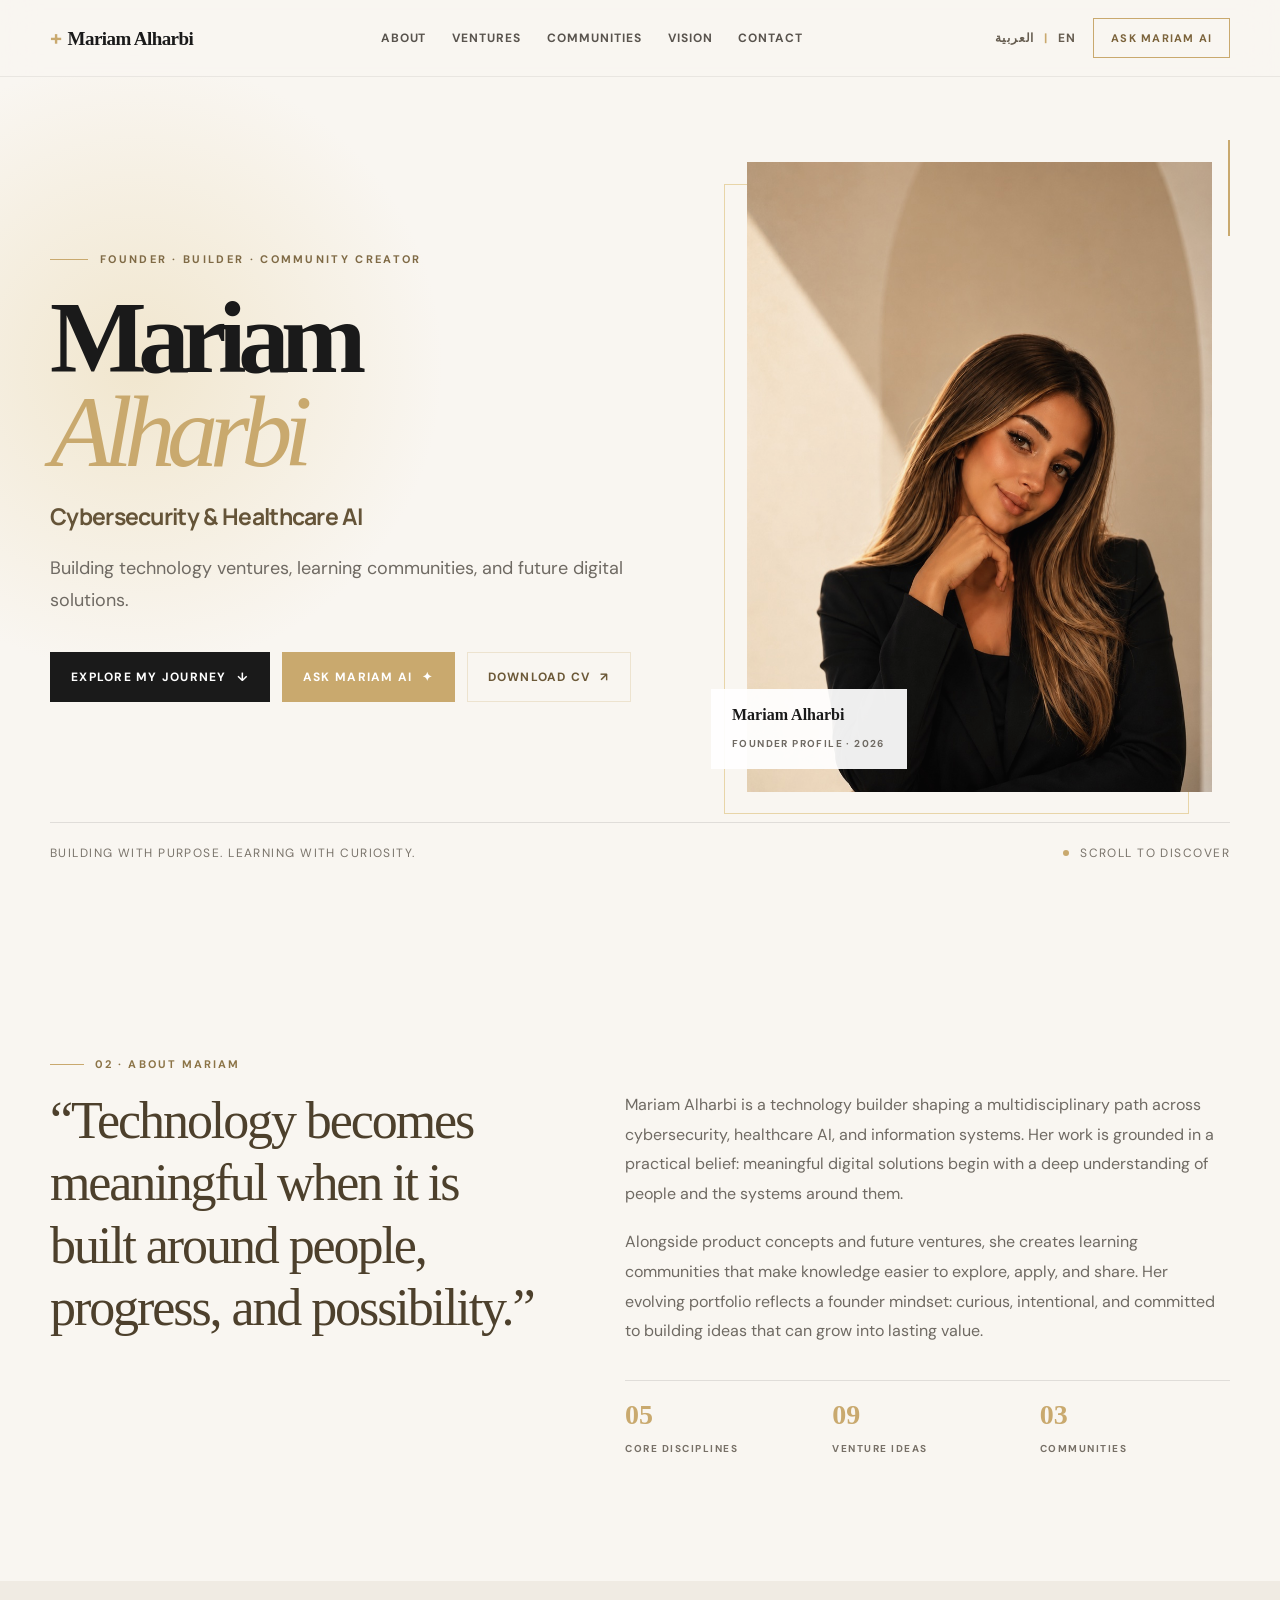
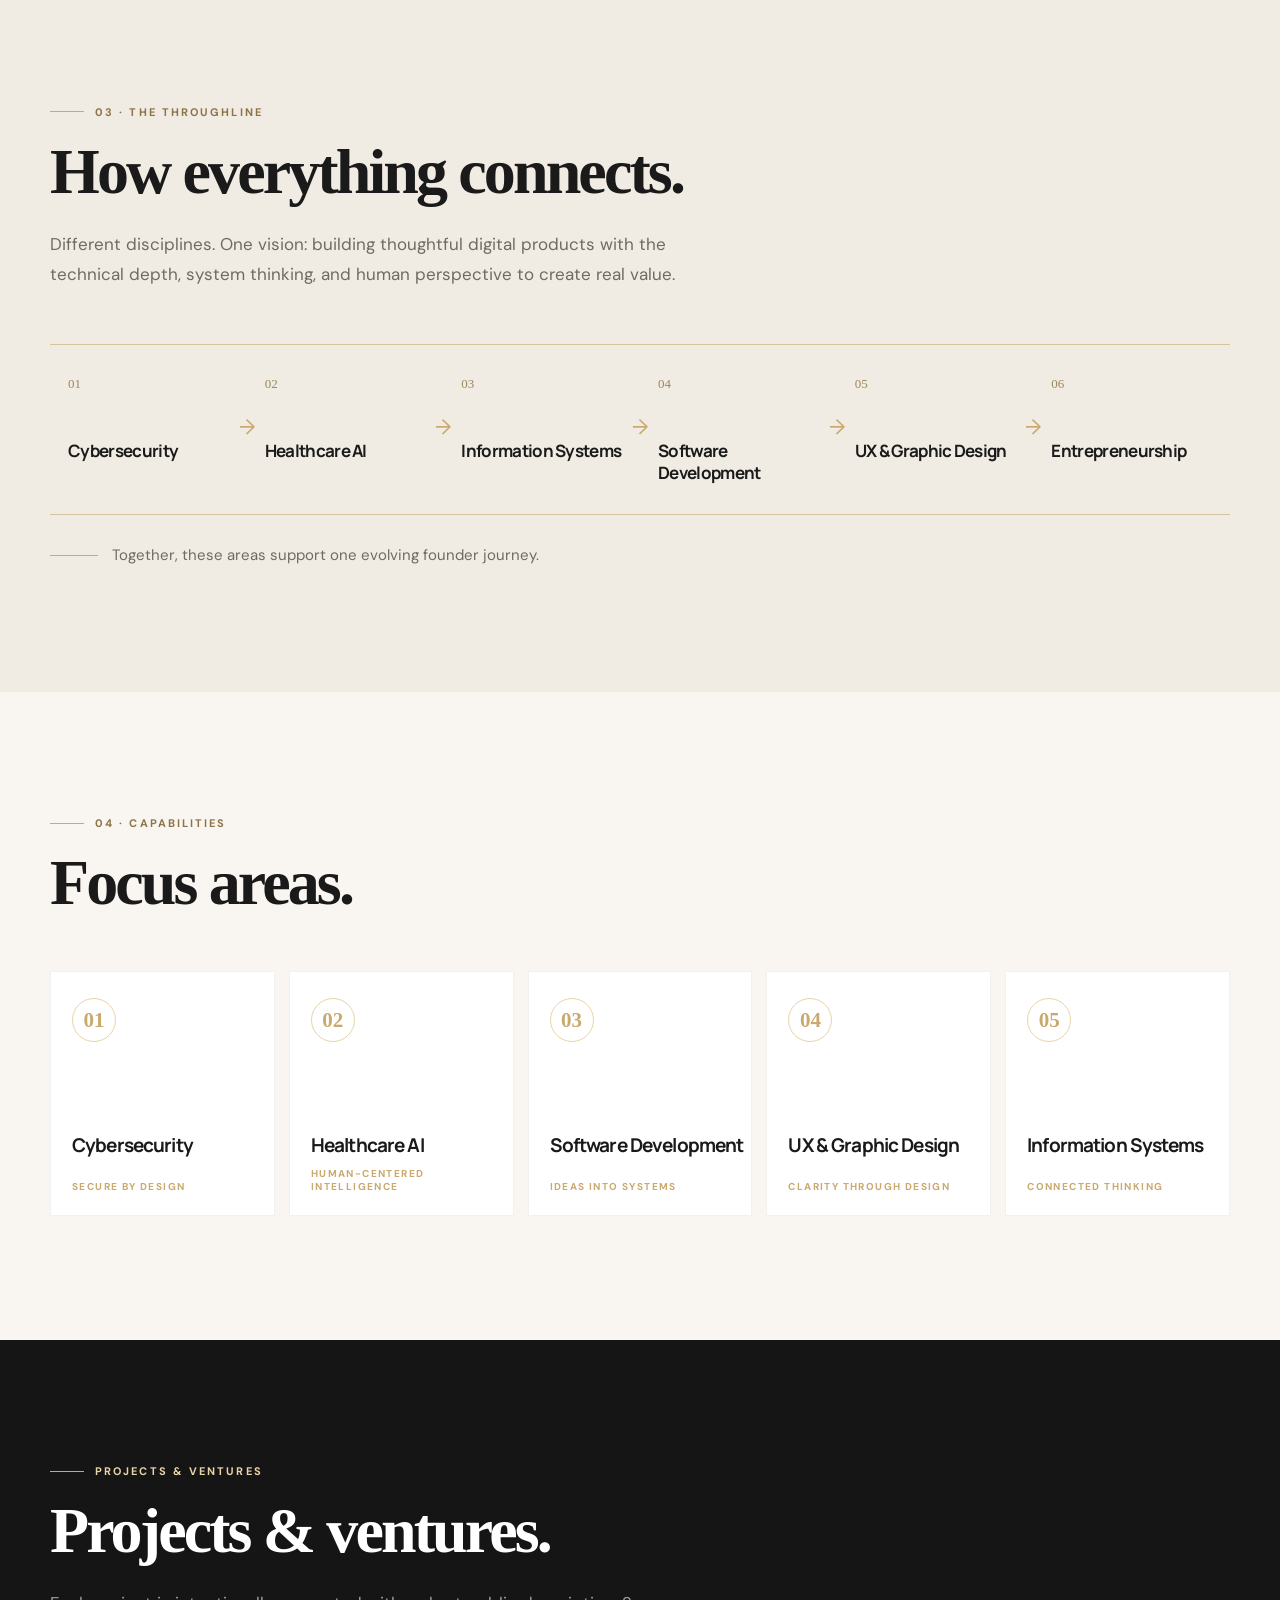
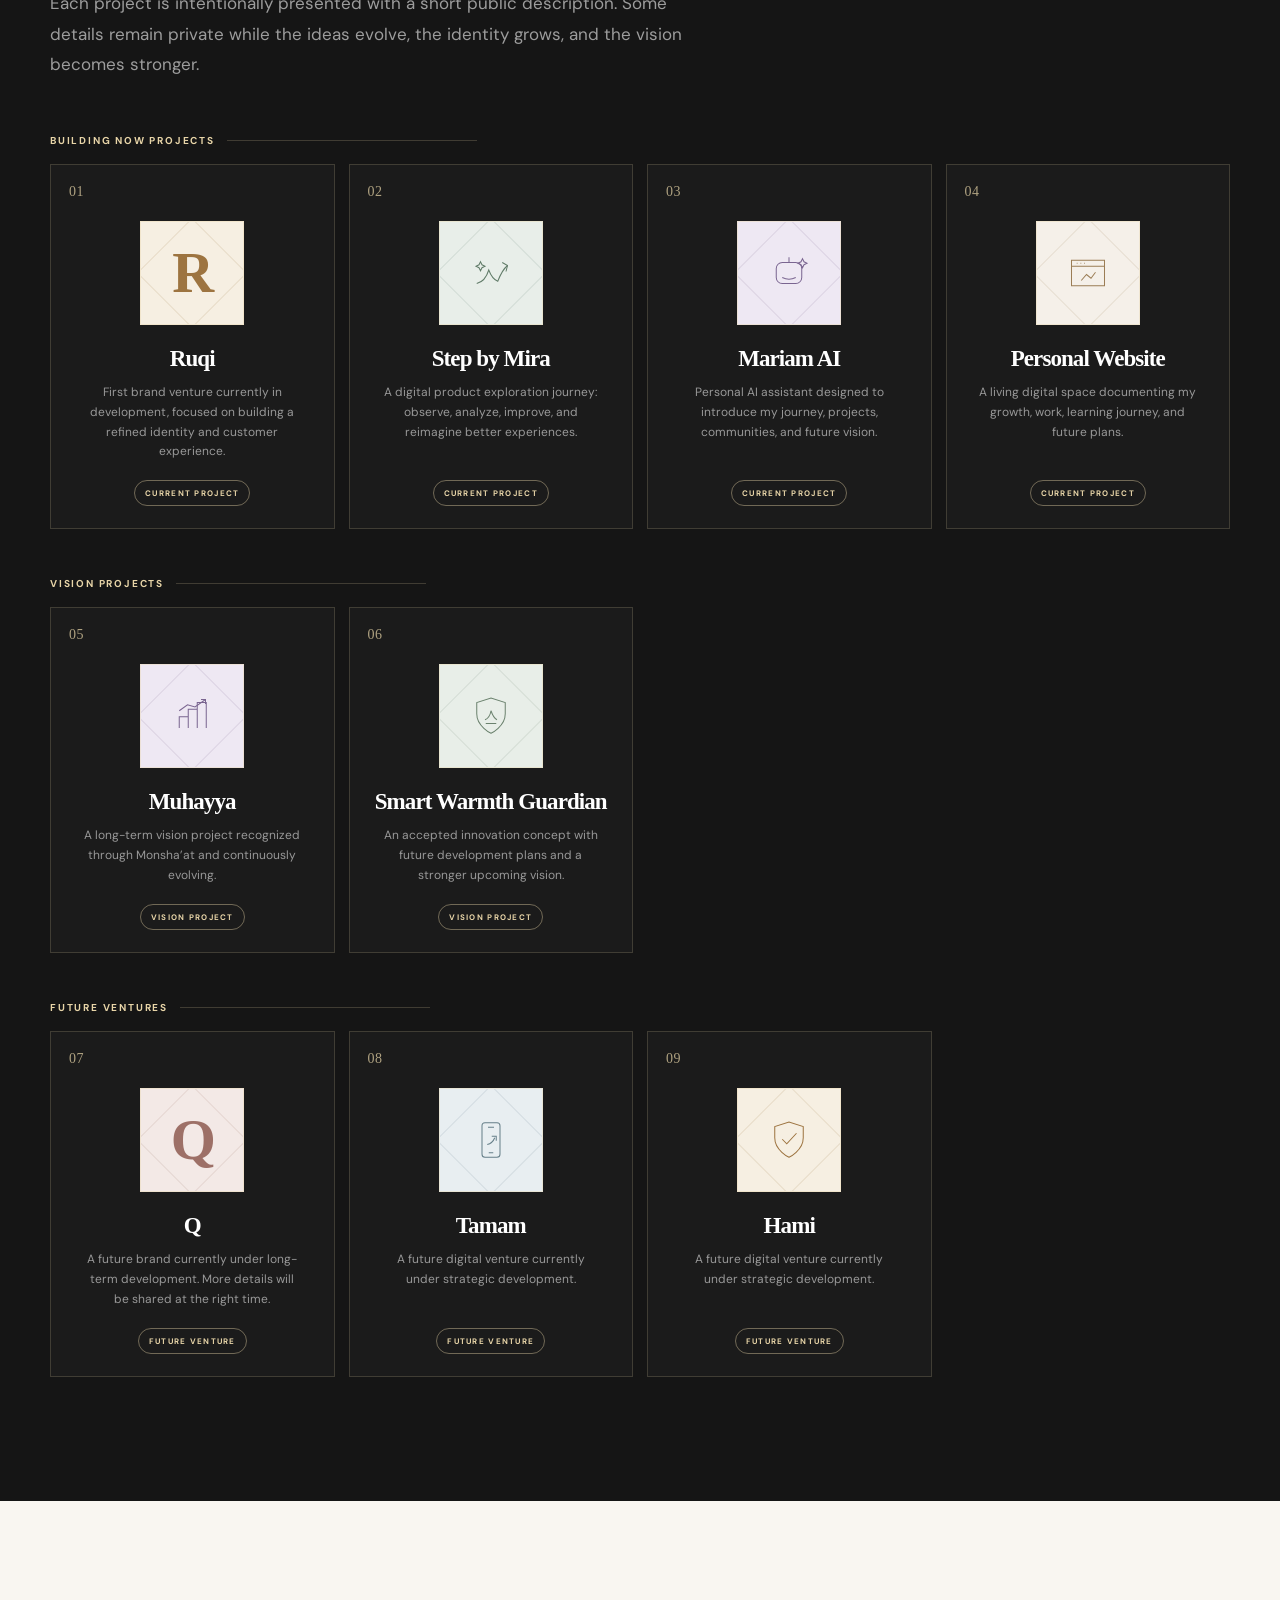
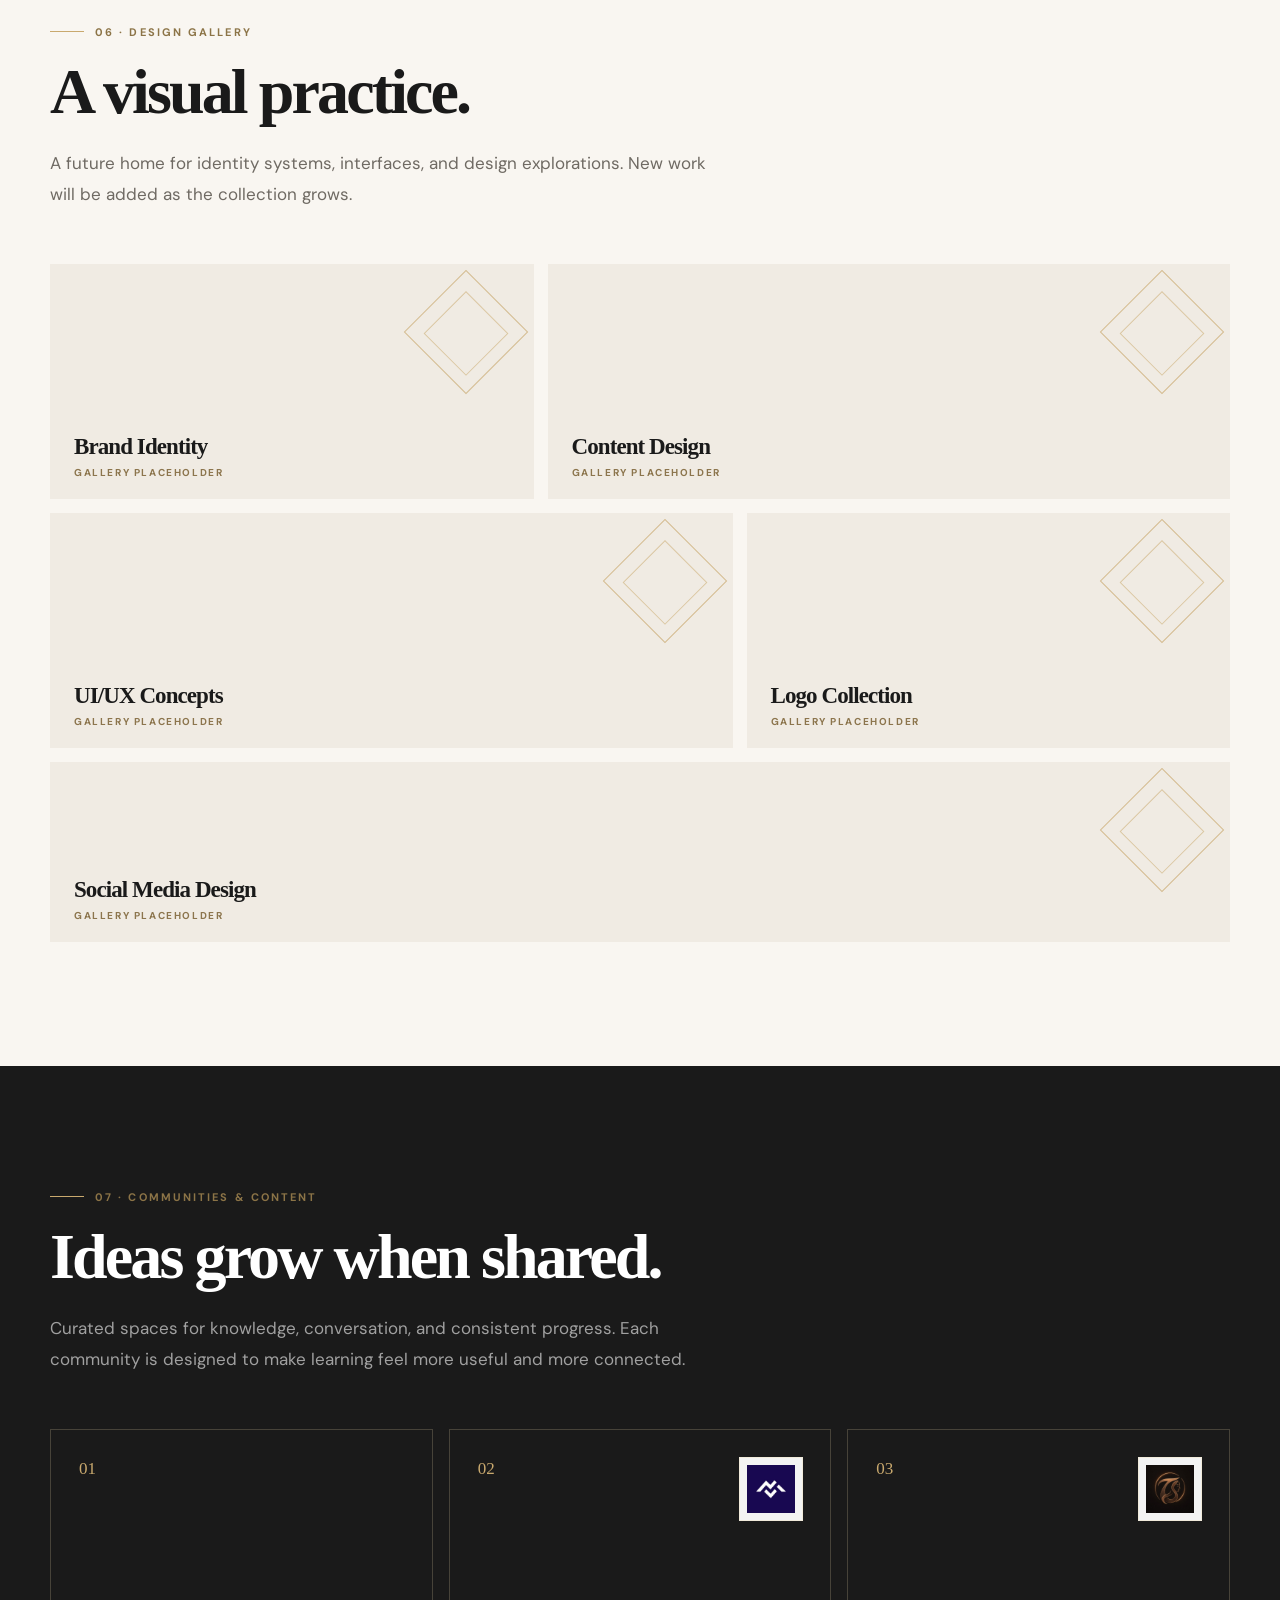
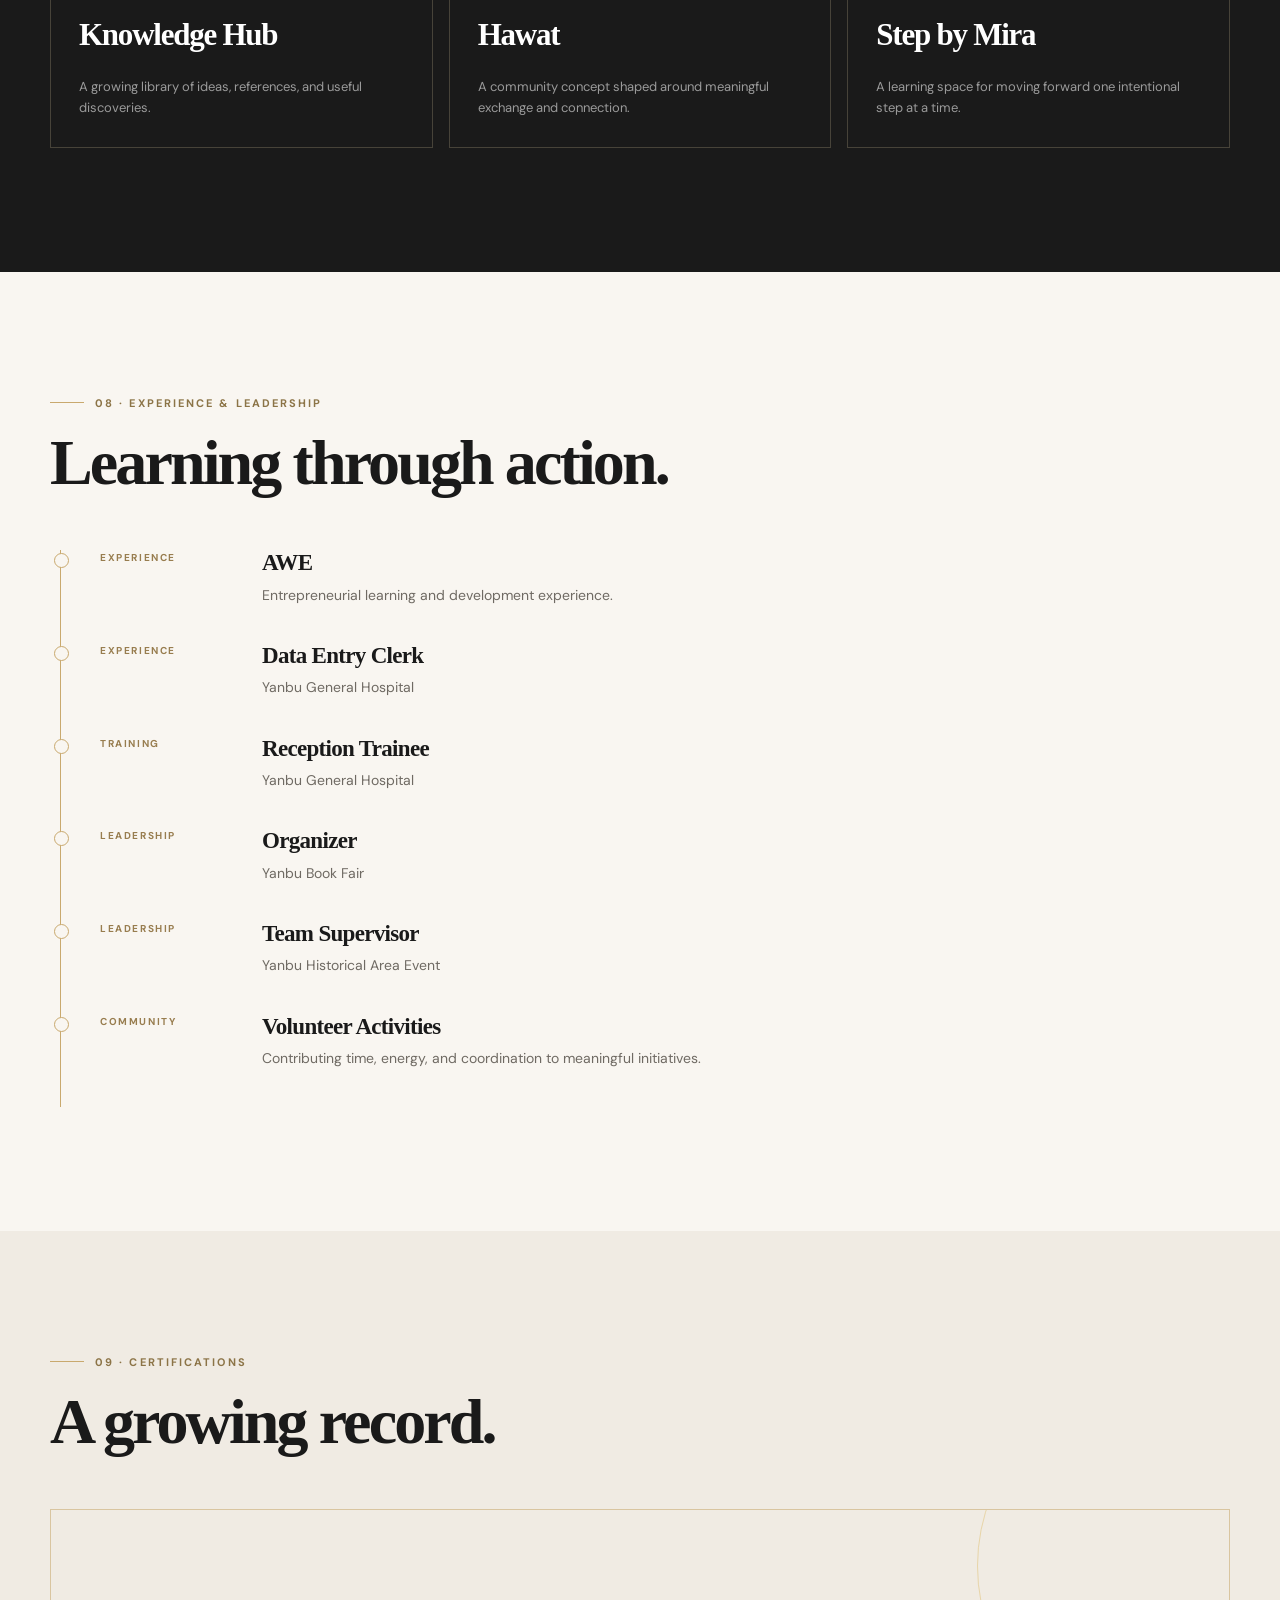
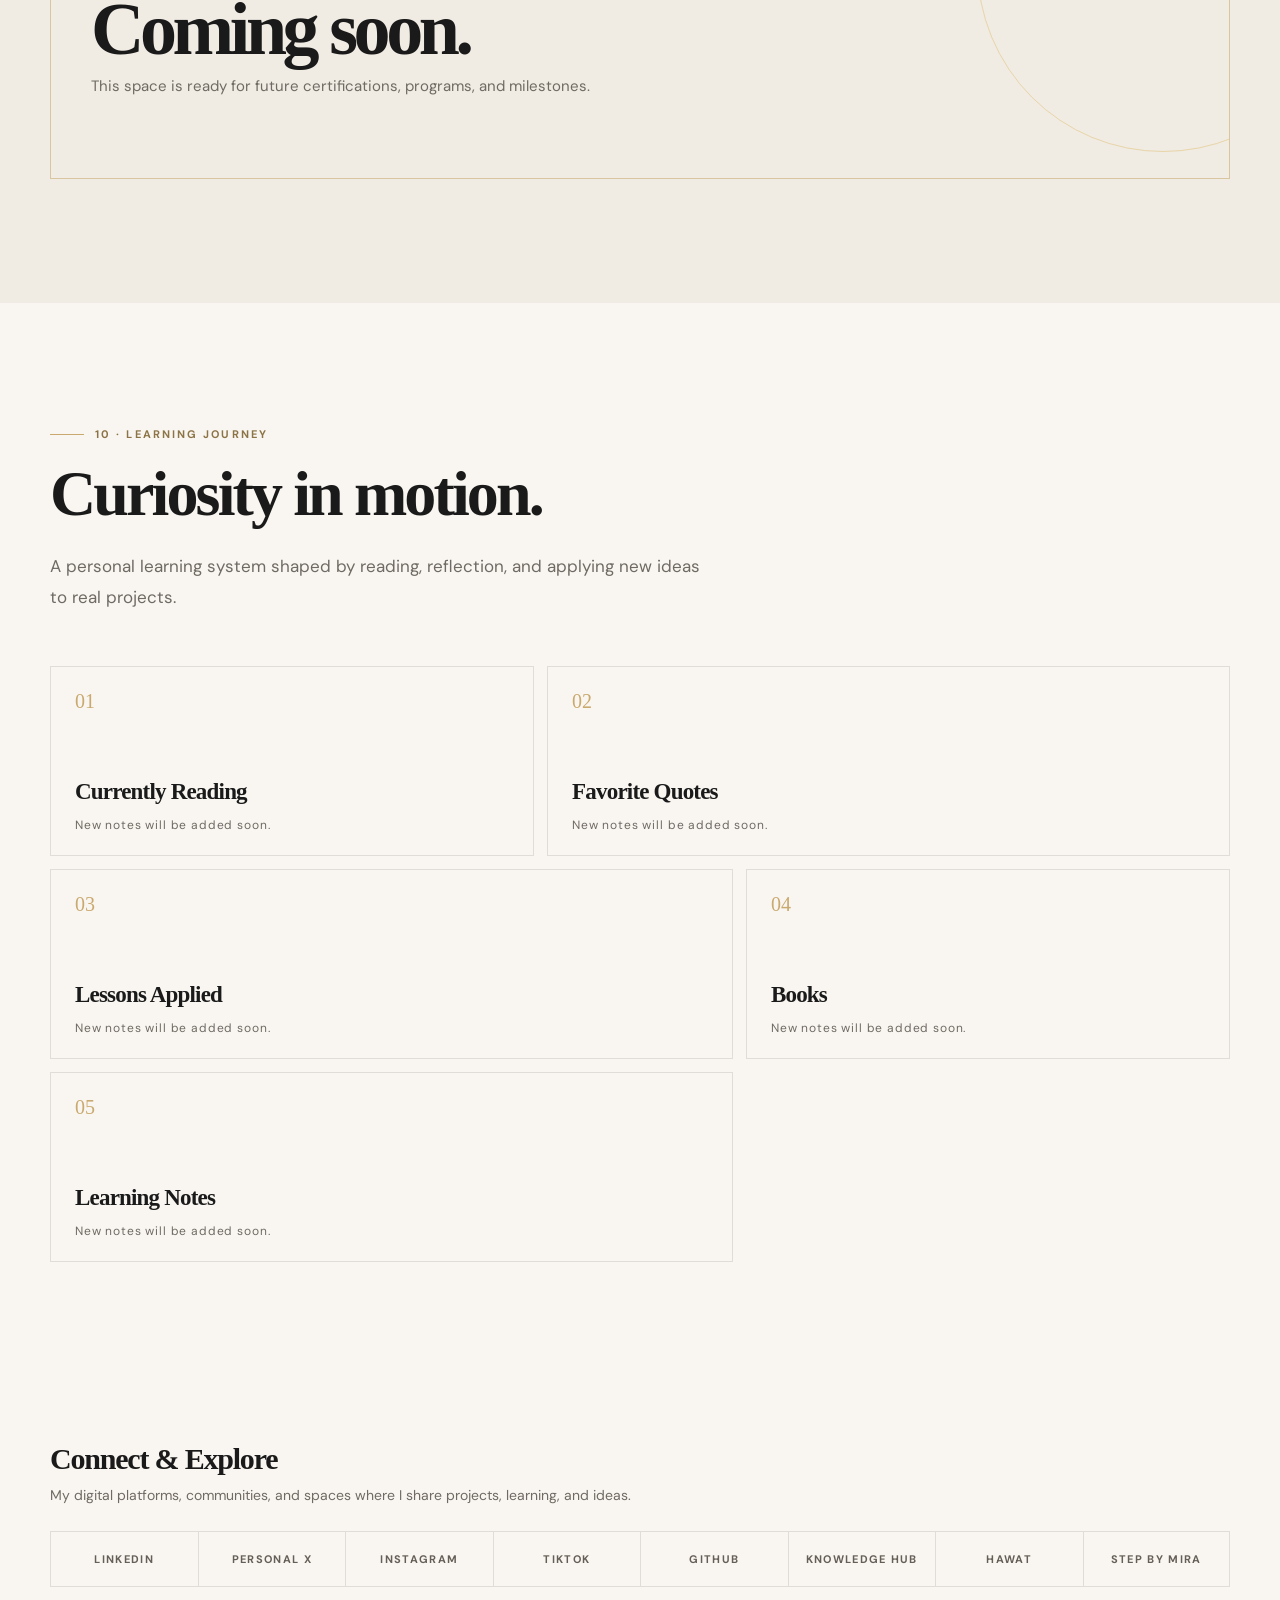
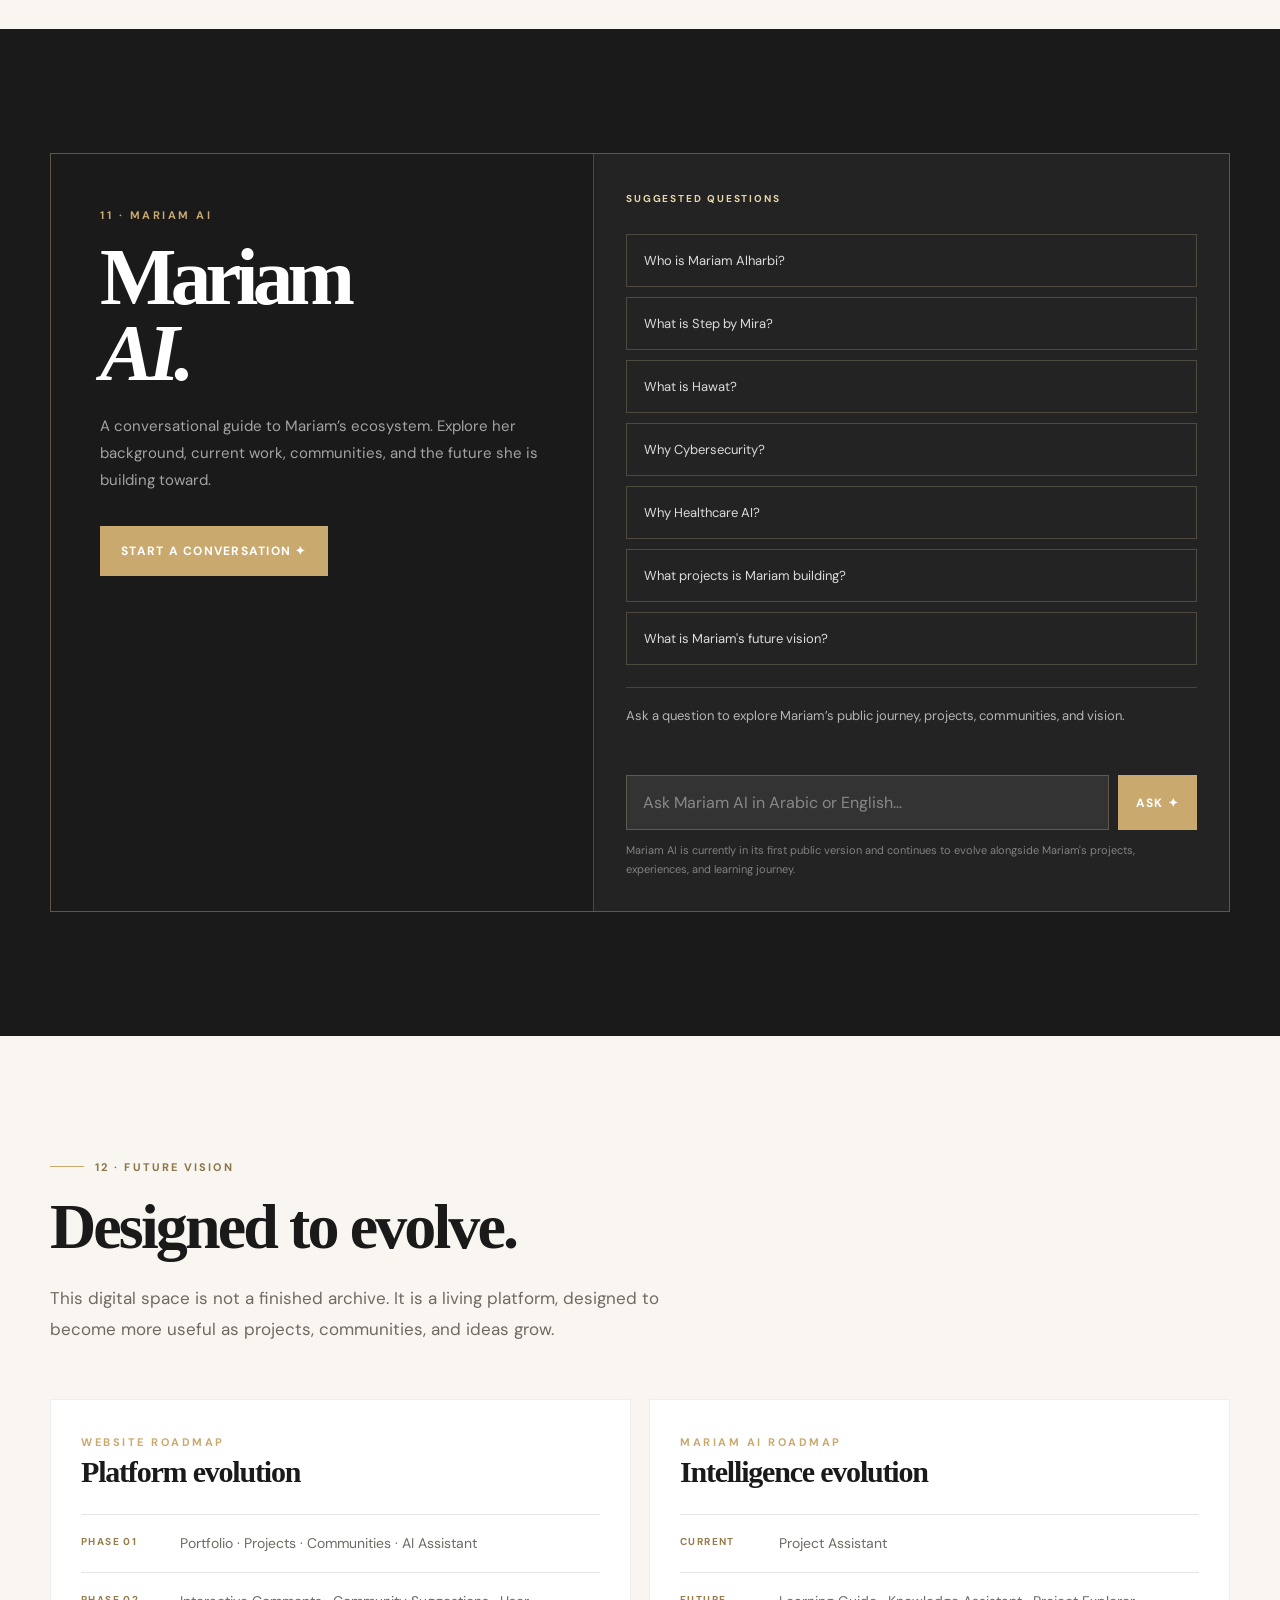
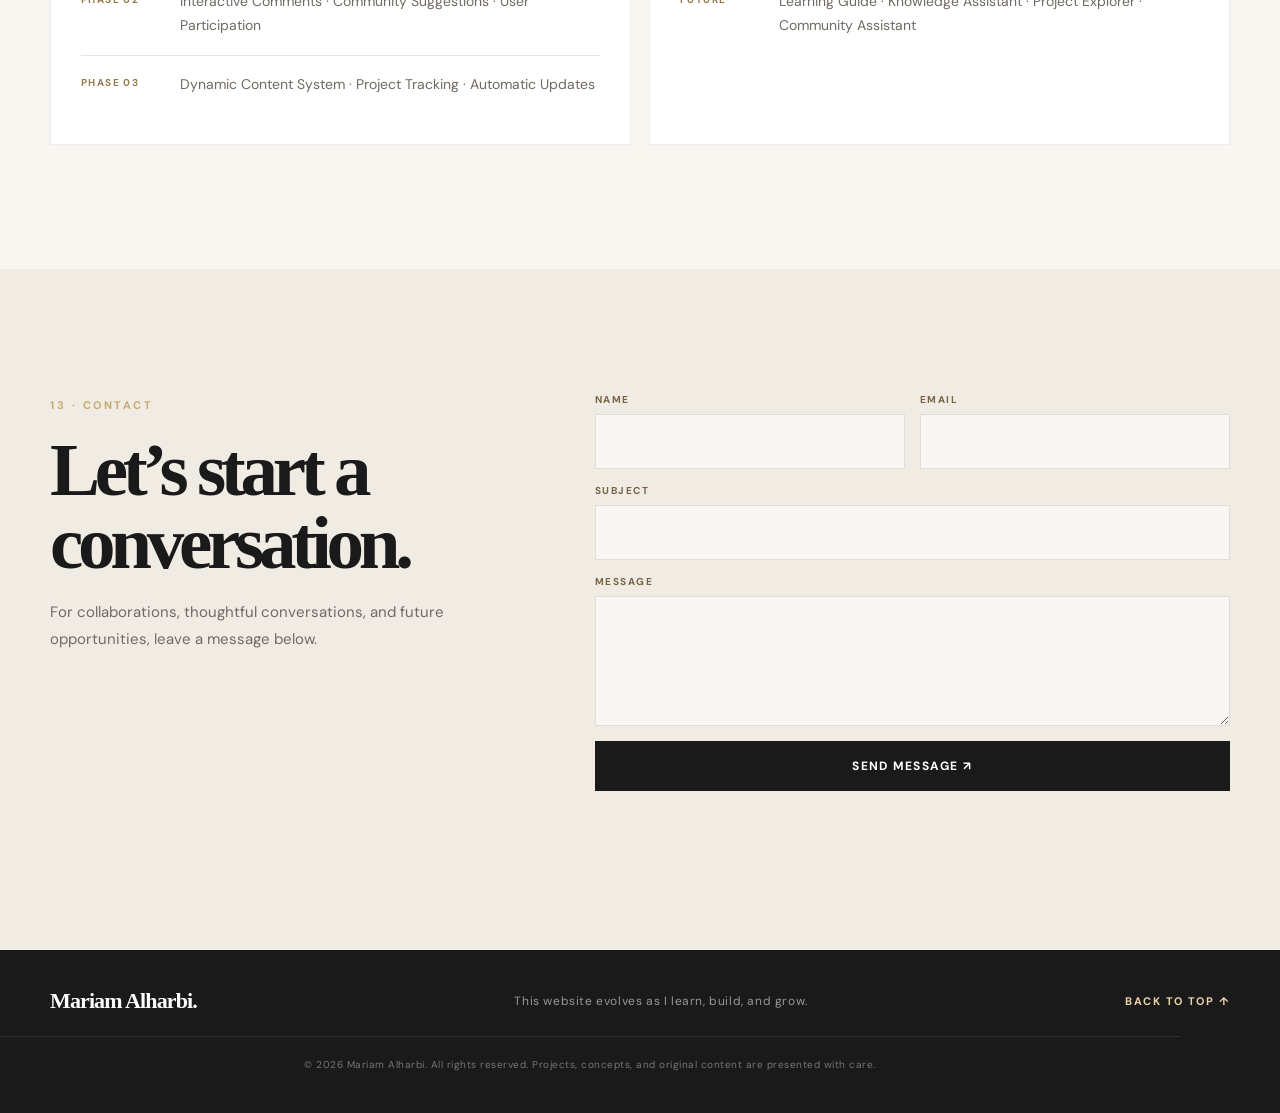
==== index.html @ ec652938 "Update index.html" ====
<!DOCTYPE html>
<html lang="en" dir="ltr">
<head>
  <meta charset="UTF-8">
  <meta name="viewport" content="width=device-width, initial-scale=1.0">
  <meta name="description" content="Mariam Alharbi builds technology ventures, learning communities, and future digital solutions.">
  <title>Mariam Alharbi | Founder, Builder, Innovator</title>
  <link rel="preconnect" href="https://fonts.googleapis.com">
  <link rel="preconnect" href="https://fonts.gstatic.com" crossorigin>
  <link href="https://fonts.googleapis.com/css2?family=DM+Sans:wght@400;500;600;700&family=Manrope:wght@500;600;700;800&family=Noto+Kufi+Arabic:wght@400;500;600;700&display=swap" rel="stylesheet">
  <link rel="stylesheet" href="css/styles.css">
</head>
<body>
  <a class="skip" href="#main" data-i18n="skip">Skip to content</a>
  <nav class="nav">
    <div class="container nav-wrap">
      <a class="brand" href="#top"><span>+</span> Mariam Alharbi</a>
      <div class="nav-links" id="navLinks">
        <a href="#about" data-i18n="navAbout">About</a>
        <a href="#projects" data-i18n="navProjects">Ventures</a>
        <a href="#communities" data-i18n="navCommunities">Communities</a>
        <a href="#vision" data-i18n="navVision">Vision</a>
        <a href="#contact" data-i18n="navContact">Contact</a>
      </div>
      <div class="nav-actions">
        <button class="lang-switch" id="langSwitch" aria-label="Switch language">العربية <span>|</span> EN</button>
        <a class="nav-cta" href="#mariam-ai" data-i18n="askAI">Ask Mariam AI</a>
        <button class="menu-btn" id="menuBtn" aria-label="Open menu" aria-expanded="false"><i></i><i></i><i></i></button>
      </div>
    </div>
  </nav>

  <header class="hero" id="top">
    <div class="container hero-grid">
      <div class="hero-content fade-up">
        <div class="hero-role" data-i18n="heroRole">Founder · Builder · Community Creator</div>
        <h1>Mariam<br><em>Alharbi</em></h1>
        <div class="hero-subtitle" data-i18n="heroTitle">Cybersecurity &amp; Healthcare AI</div>
        <p class="hero-copy" data-i18n="heroCopy">Building technology ventures, learning communities, and future digital solutions.</p>
        <div class="hero-actions">
          <a class="button button-primary" href="#projects"><span data-i18n="explore">Explore My Journey</span> <b>↓</b></a>
          <a class="button button-gold" href="#mariam-ai"><span data-i18n="askAI">Ask Mariam AI</span> <b>✦</b></a>
          <a class="button button-outline" href="#" id="cvButton"><span data-i18n="downloadCV">Download CV</span> <b>↗</b></a>
        </div>
      </div>
      <div class="portrait-wrap fade-up">
        <img class="portrait" src="assets/images/profile-photo.jpg" onerror="this.onerror=null;this.src='assets/images/mariam-founder-placeholder.png';" alt="Portrait of Mariam Alharbi" fetchpriority="high">
        <div class="portrait-note"><b>Mariam Alharbi</b><span data-i18n="portraitNote">Founder Profile · 2026</span></div>
      </div>
    </div>
    <div class="container hero-bottom">
      <p data-i18n="heroBottom">Building with purpose. Learning with curiosity.</p>
      <p class="scroll-note"><i></i><span data-i18n="scroll">Scroll to discover</span></p>
    </div>
  </header>

  <main id="main">
    <section class="section" id="about">
      <div class="container">
        <div class="section-kicker fade-up" data-i18n="aboutKicker">02 · About Mariam</div>
        <div class="about-grid">
          <h2 class="about-quote fade-up" data-i18n="aboutQuote">“Technology becomes meaningful when it is built around people, progress, and possibility.”</h2>
          <div class="about-content fade-up">
            <p data-i18n="aboutP1">Mariam Alharbi is a technology builder shaping a multidisciplinary path across cybersecurity, healthcare AI, and information systems. Her work is grounded in a practical belief: meaningful digital solutions begin with a deep understanding of people and the systems around them.</p>
            <p data-i18n="aboutP2">Alongside product concepts and future ventures, she creates learning communities that make knowledge easier to explore, apply, and share. Her evolving portfolio reflects a founder mindset: curious, intentional, and committed to building ideas that can grow into lasting value.</p>
            <div class="mini-values">
              <div><b>05</b><span data-i18n="disciplines">Core disciplines</span></div>
              <div><b>09</b><span data-i18n="ventures">Venture ideas</span></div>
              <div><b>03</b><span data-i18n="communities">Communities</span></div>
            </div>
          </div>
        </div>
      </div>
    </section>

    <section class="section connections">
      <div class="container">
        <div class="section-intro fade-up">
          <div class="section-kicker" data-i18n="connectKicker">03 · The throughline</div>
          <h2 class="section-heading" data-i18n="connectTitle">How everything connects.</h2>
          <p class="section-copy" data-i18n="connectCopy">Different disciplines. One vision: building thoughtful digital products with the technical depth, system thinking, and human perspective to create real value.</p>
        </div>
        <div class="pathway fade-up">
          <div class="path-step"><span class="path-num">01</span><h3 data-i18n="cybersecurity">Cybersecurity</h3></div>
          <div class="path-step"><span class="path-num">02</span><h3 data-i18n="healthcare">Healthcare AI</h3></div>
          <div class="path-step"><span class="path-num">03</span><h3 data-i18n="information">Information Systems</h3></div>
          <div class="path-step"><span class="path-num">04</span><h3 data-i18n="software">Software Development</h3></div>
          <div class="path-step"><span class="path-num">05</span><h3 data-i18n="design">UX &amp; Graphic Design</h3></div>
          <div class="path-step"><span class="path-num">06</span><h3 data-i18n="entrepreneurship">Entrepreneurship</h3></div>
        </div>
        <div class="path-summary fade-up"><i></i><p data-i18n="connectEnd">Together, these areas support one evolving founder journey.</p></div>
      </div>
    </section>

    <section class="section">
      <div class="container">
        <div class="section-intro fade-up">
          <div class="section-kicker" data-i18n="focusKicker">04 · Capabilities</div>
          <h2 class="section-heading" data-i18n="focusTitle">Focus areas.</h2>
        </div>
        <div class="focus-grid fade-up">
          <article class="focus-card"><div class="focus-icon">01</div><h3 data-i18n="cybersecurity">Cybersecurity</h3><p data-i18n="focusOne">Secure by design</p></article>
          <article class="focus-card"><div class="focus-icon">02</div><h3 data-i18n="healthcare">Healthcare AI</h3><p data-i18n="focusTwo">Human-centered intelligence</p></article>
          <article class="focus-card"><div class="focus-icon">03</div><h3 data-i18n="software">Software Development</h3><p data-i18n="focusThree">Ideas into systems</p></article>
          <article class="focus-card"><div class="focus-icon">04</div><h3 data-i18n="design">UX &amp; Graphic Design</h3><p data-i18n="focusFour">Clarity through design</p></article>
          <article class="focus-card"><div class="focus-icon">05</div><h3 data-i18n="information">Information Systems</h3><p data-i18n="focusFive">Connected thinking</p></article>
        </div>
      </div>
    </section>

    <section class="section directory" id="projects">
      <div class="container">
        <div class="section-intro fade-up">
          <div class="section-kicker" data-i18n="projectKicker">Projects &amp; Ventures</div>
          <h2 class="section-heading" data-i18n="projectTitle">Projects &amp; ventures.</h2>
          <p class="section-copy" data-i18n="projectCopy">Each project is intentionally presented with a short public description. Some details remain private while the ideas evolve, the identity grows, and the vision becomes stronger.</p>
        </div>
        <div class="venture-group fade-up">
          <h3 class="venture-group-heading" data-i18n="currentProjects">Building Now projects</h3>
          <div class="venture-card-grid">
            <article class="venture-card"><span class="venture-number">01</span><div class="venture-mark accent-gold"><span class="venture-monogram">R</span></div><h3>Ruqi</h3><p data-i18n="ruqiShort">First brand venture currently in development, focused on building a refined identity and customer experience.</p><span class="venture-status" data-i18n="current">Current project</span></article>
            <article class="venture-card"><span class="venture-number">02</span><div class="venture-mark accent-green"><svg aria-hidden="true" viewBox="0 0 64 64" fill="none"><path d="M13 46c8-2 13-8 16-18 3 8 7 13 12 15 4-10 8-17 13-21"/><path d="m47 18 7 4-2 8M18 17l2 4 4 2-4 2-2 4-2-4-4-2 4-2Z"/></svg></div><h3>Step by Mira</h3><p data-i18n="stepShort">A digital product exploration journey: observe, analyze, improve, and reimagine better experiences.</p><span class="venture-status" data-i18n="current">Current project</span></article>
            <article class="venture-card"><span class="venture-number">03</span><div class="venture-mark accent-purple"><svg aria-hidden="true" viewBox="0 0 64 64" fill="none"><rect x="15" y="18" width="34" height="28" rx="8"/><path d="M32 11v7M24 29h.01M40 29h.01M23 38c6 3 12 3 18 0"/><path d="m50 13 2 4 4 2-4 2-2 4-2-4-4-2 4-2Z"/></svg></div><h3>Mariam AI</h3><p data-i18n="mariamAiShort">Personal AI assistant designed to introduce my journey, projects, communities, and future vision.</p><span class="venture-status" data-i18n="current">Current project</span></article>
            <article class="venture-card"><span class="venture-number">04</span><div class="venture-mark accent-beige"><svg aria-hidden="true" viewBox="0 0 64 64" fill="none"><path d="M10 15h44v34H10zM10 23h44M17 19h1M22 19h1M27 19h1"/><path d="m23 42 7-8 6 5 6-8"/></svg></div><h3 data-i18n="personalWebsite">Personal Website</h3><p data-i18n="websiteShort">A living digital space documenting my growth, work, learning journey, and future plans.</p><span class="venture-status" data-i18n="current">Current project</span></article>
          </div>
        </div>
        <div class="venture-group fade-up">
          <h3 class="venture-group-heading" data-i18n="visionProjects">Vision projects</h3>
          <div class="venture-card-grid">
            <article class="venture-card"><span class="venture-number">05</span><div class="venture-mark accent-purple"><svg aria-hidden="true" viewBox="0 0 64 64" fill="none"><path d="M15 48V33h12v15M27 48V23h12v25M39 48V14h12v34"/><path d="m15 25 11-8 10 3 14-10M44 10h6v6"/></svg></div><h3>Muhayya</h3><p data-i18n="muhayyaShort">A long-term vision project recognized through Monsha’at and continuously evolving.</p><span class="venture-status" data-i18n="visionProject">Vision project</span></article>
            <article class="venture-card"><span class="venture-number">06</span><div class="venture-mark accent-sage"><svg aria-hidden="true" viewBox="0 0 64 64" fill="none"><path d="M32 55s19-9 19-26V14L32 8l-19 6v15c0 17 19 26 19 26Z"/><path d="M24 37c5-2 7-6 8-12 2 6 4 10 8 12"/><path d="M25 42h14"/></svg></div><h3 data-i18n="warmth">Smart Warmth Guardian</h3><p data-i18n="warmthShort">An accepted innovation concept with future development plans and a stronger upcoming vision.</p><span class="venture-status" data-i18n="visionProject">Vision project</span></article>
          </div>
        </div>
        <div class="venture-group fade-up">
          <h3 class="venture-group-heading" data-i18n="futureVentures">Future ventures</h3>
          <div class="venture-card-grid">
            <article class="venture-card"><span class="venture-number">07</span><div class="venture-mark accent-rose"><span class="venture-monogram">Q</span></div><h3>Q</h3><p data-i18n="qShort">A future brand currently under long-term development. More details will be shared at the right time.</p><span class="venture-status" data-i18n="future">Future venture</span></article>
            <article class="venture-card"><span class="venture-number">08</span><div class="venture-mark accent-blue"><svg aria-hidden="true" viewBox="0 0 64 64" fill="none"><rect x="20" y="9" width="24" height="46" rx="4"/><path d="M28 15h8M29 49h6"/><path d="M27 38c5-1 8-4 10-9M33 27h6v6"/></svg></div><h3>Tamam</h3><p data-i18n="tamamShort">A future digital venture currently under strategic development.</p><span class="venture-status" data-i18n="future">Future venture</span></article>
            <article class="venture-card"><span class="venture-number">09</span><div class="venture-mark accent-gold"><svg aria-hidden="true" viewBox="0 0 64 64" fill="none"><path d="M32 55s19-9 19-26V14L32 8l-19 6v15c0 17 19 26 19 26Z"/><path d="m23 31 6 6 13-14"/></svg></div><h3>Hami</h3><p data-i18n="hamiShort">A future digital venture currently under strategic development.</p><span class="venture-status" data-i18n="future">Future venture</span></article>
          </div>
        </div>
      </div>
    </section>

    <section class="section">
      <div class="container">
        <div class="section-intro fade-up">
          <div class="section-kicker" data-i18n="galleryKicker">06 · Design gallery</div>
          <h2 class="section-heading" data-i18n="galleryTitle">A visual practice.</h2>
          <p class="section-copy" data-i18n="galleryCopy">A future home for identity systems, interfaces, and design explorations. New work will be added as the collection grows.</p>
        </div>
        <div class="gallery-grid fade-up">
          <article class="gallery-card"><div class="gallery-mark"></div><h3 data-i18n="brandIdentity">Brand Identity</h3><p data-i18n="galleryPlaceholder">Gallery placeholder</p></article>
          <article class="gallery-card"><div class="gallery-mark"></div><h3 data-i18n="contentDesign">Content Design</h3><p data-i18n="galleryPlaceholder">Gallery placeholder</p></article>
          <article class="gallery-card"><div class="gallery-mark"></div><h3 data-i18n="uxConcepts">UI/UX Concepts</h3><p data-i18n="galleryPlaceholder">Gallery placeholder</p></article>
          <article class="gallery-card"><div class="gallery-mark"></div><h3 data-i18n="logos">Logo Collection</h3><p data-i18n="galleryPlaceholder">Gallery placeholder</p></article>
          <article class="gallery-card"><div class="gallery-mark"></div><h3 data-i18n="socialDesign">Social Media Design</h3><p data-i18n="galleryPlaceholder">Gallery placeholder</p></article>
        </div>
      </div>
    </section>

    <section class="section community" id="communities">
      <div class="container">
        <div class="section-intro fade-up">
          <div class="section-kicker" data-i18n="communityKicker">07 · Communities & content</div>
          <h2 class="section-heading" data-i18n="communityTitle">Ideas grow when shared.</h2>
          <p class="section-copy" data-i18n="communityCopy">Curated spaces for knowledge, conversation, and consistent progress. Each community is designed to make learning feel more useful and more connected.</p>
        </div>
        <div class="community-grid fade-up">
          <article class="community-card"><span class="community-num">01</span><h3 data-i18n="knowledgeHub">Knowledge Hub</h3><p data-i18n="knowledgeCopy">A growing library of ideas, references, and useful discoveries.</p></article>
          <article class="community-card"><span class="community-num">02</span><div class="community-logo"><img src="assets/images/hawat-logo.jpg" alt="Hawat logo" loading="lazy"></div><h3>Hawat</h3><p data-i18n="hawatCopy">A community concept shaped around meaningful exchange and connection.</p></article>
          <article class="community-card"><span class="community-num">03</span><div class="community-logo"><img src="assets/images/step-by-mira-logo.jpg" alt="Step by Mira logo" loading="lazy"></div><h3>Step by Mira</h3><p data-i18n="stepCopy">A learning space for moving forward one intentional step at a time.</p></article>
        </div>
      </div>
    </section>

    <section class="section">
      <div class="container">
        <div class="section-intro fade-up">
          <div class="section-kicker" data-i18n="experienceKicker">08 · Experience & leadership</div>
          <h2 class="section-heading" data-i18n="experienceTitle">Learning through action.</h2>
        </div>
        <div class="timeline fade-up">
          <article class="timeline-item"><small data-i18n="experience">Experience</small><div><h3>AWE</h3><p data-i18n="aweCopy">Entrepreneurial learning and development experience.</p></div></article>
          <article class="timeline-item"><small data-i18n="experience">Experience</small><div><h3 data-i18n="dataClerk">Data Entry Clerk</h3><p data-i18n="hospital">Yanbu General Hospital</p></div></article>
          <article class="timeline-item"><small data-i18n="training">Training</small><div><h3 data-i18n="reception">Reception Trainee</h3><p data-i18n="hospital">Yanbu General Hospital</p></div></article>
          <article class="timeline-item"><small data-i18n="leadership">Leadership</small><div><h3 data-i18n="organizer">Organizer</h3><p data-i18n="bookFair">Yanbu Book Fair</p></div></article>
          <article class="timeline-item"><small data-i18n="leadership">Leadership</small><div><h3 data-i18n="supervisor">Team Supervisor</h3><p data-i18n="historical">Yanbu Historical Area Event</p></div></article>
          <article class="timeline-item"><small data-i18n="communityLabel">Community</small><div><h3 data-i18n="volunteer">Volunteer Activities</h3><p data-i18n="volunteerCopy">Contributing time, energy, and coordination to meaningful initiatives.</p></div></article>
        </div>
      </div>
    </section>

    <section class="section certifications">
      <div class="container">
        <div class="section-intro fade-up">
          <div class="section-kicker" data-i18n="certKicker">09 · Certifications</div>
          <h2 class="section-heading" data-i18n="certTitle">A growing record.</h2>
        </div>
        <div class="coming-soon fade-up"><div><h3 data-i18n="soon">Coming soon.</h3><p data-i18n="soonCopy">This space is ready for future certifications, programs, and milestones.</p></div></div>
      </div>
    </section>

    <section class="section">
      <div class="container">
        <div class="section-intro fade-up">
          <div class="section-kicker" data-i18n="learningKicker">10 · Learning journey</div>
          <h2 class="section-heading" data-i18n="learningTitle">Curiosity in motion.</h2>
          <p class="section-copy" data-i18n="learningCopy">A personal learning system shaped by reading, reflection, and applying new ideas to real projects.</p>
        </div>
        <div class="learning-grid fade-up">
          <article class="learning-card"><span>01</span><h3 data-i18n="reading">Currently Reading</h3><p data-i18n="learningPlaceholder">New notes will be added soon.</p></article>
          <article class="learning-card"><span>02</span><h3 data-i18n="quotes">Favorite Quotes</h3><p data-i18n="learningPlaceholder">New notes will be added soon.</p></article>
          <article class="learning-card"><span>03</span><h3 data-i18n="lessons">Lessons Applied</h3><p data-i18n="learningPlaceholder">New notes will be added soon.</p></article>
          <article class="learning-card"><span>04</span><h3 data-i18n="books">Books</h3><p data-i18n="learningPlaceholder">New notes will be added soon.</p></article>
          <article class="learning-card"><span>05</span><h3 data-i18n="notes">Learning Notes</h3><p data-i18n="learningPlaceholder">New notes will be added soon.</p></article>
        </div>
      </div>
    </section>

    <section class="social">
      <div class="container">
        <div class="social-intro">
          <h2 data-i18n="socialTitle">Connect &amp; Explore</h2>
          <p data-i18n="socialSubtitle">My digital platforms, communities, and spaces where I share projects, learning, and ideas.</p>
        </div>
        <div class="social-grid">
          <a href="https://www.linkedin.com/in/mmtt11921/" target="_blank" rel="noopener noreferrer">LinkedIn</a>
          <a href="https://x.com/MiraVibesX" target="_blank" rel="noopener noreferrer">Personal X</a>
          <a href="https://www.instagram.com/miravibest/" target="_blank" rel="noopener noreferrer">Instagram</a>
          <a href="https://www.tiktok.com/@miravibesx" target="_blank" rel="noopener noreferrer">TikTok</a>
          <a href="https://github.com/mmtt11921" target="_blank" rel="noopener noreferrer">GitHub</a>
          <a href="https://t.me/knowledgeHub_mariam" target="_blank" rel="noopener noreferrer">Knowledge Hub</a>
          <a href="https://t.me/Hwaat_32178" target="_blank" rel="noopener noreferrer">Hawat</a>
          <a href="https://x.com/MiraSteps" target="_blank" rel="noopener noreferrer">Step by Mira</a>
        </div>
      </div>
    </section>

    <section class="section ai" id="mariam-ai">
      <div class="container">
        <div class="ai-shell fade-up">
          <div class="ai-copy">
            <span class="eyebrow" data-i18n="aiKicker">11 · Mariam AI</span>
            <h2>Mariam<br><em>AI.</em></h2>
            <p data-i18n="aiCopy">A conversational guide to Mariam’s ecosystem. Explore her background, current work, communities, and the future she is building toward.</p>
            <button class="button button-gold" id="aiStart" type="button" data-i18n="startConversation">Start a conversation ✦</button>
          </div>
          <div class="ai-panel">
            <span data-i18n="suggested">Suggested questions</span>
            <div class="question-list">
              <button class="question" type="button" data-topic="who" data-i18n="qWho">Who is Mariam Alharbi?</button>
              <button class="question" type="button" data-topic="step" data-i18n="qStep">What is Step by Mira?</button>
              <button class="question" type="button" data-topic="hawat" data-i18n="qHawat">What is Hawat?</button>
              <button class="question" type="button" data-topic="cybersecurity" data-i18n="qCyber">Why Cybersecurity?</button>
              <button class="question" type="button" data-topic="healthcare" data-i18n="qHealth">Why Healthcare AI?</button>
              <button class="question" type="button" data-topic="projects" data-i18n="qProjects">What projects is Mariam building?</button>
              <button class="question" type="button" data-topic="future" data-i18n="qFuture">What is Mariam's future vision?</button>
            </div>
            <div class="ai-response" id="aiResponse" aria-live="polite" data-i18n="aiDefault">Ask a question to explore Mariam’s public journey, projects, communities, and vision.</div>
            <form class="ai-form" id="aiForm">
              <input id="aiQuestion" type="text" autocomplete="off" aria-label="Ask Mariam AI" placeholder="Ask Mariam AI in Arabic or English..." required>
              <button class="button button-gold" type="submit" data-i18n="aiSend">Ask ✦</button>
            </form>
            <p class="ai-version-note" data-i18n="aiVersionNote">Mariam AI is currently in its first public version and continues to evolve alongside Mariam's projects, experiences, and learning journey.</p>
          </div>
        </div>
      </div>
    </section>

    <section class="section" id="vision">
      <div class="container">
        <div class="section-intro fade-up">
          <div class="section-kicker" data-i18n="visionKicker">12 · Future vision</div>
          <h2 class="section-heading" data-i18n="visionTitle">Designed to evolve.</h2>
          <p class="section-copy" data-i18n="visionCopy">This digital space is not a finished archive. It is a living platform, designed to become more useful as projects, communities, and ideas grow.</p>
        </div>
        <div class="roadmap-grid fade-up">
          <article class="roadmap-card">
            <span class="eyebrow" data-i18n="websiteRoadmap">Website roadmap</span><h3 data-i18n="platformEvolution">Platform evolution</h3>
            <div class="phase"><strong data-i18n="phase1">Phase 01</strong><p data-i18n="phase1Copy">Portfolio · Projects · Communities · AI Assistant</p></div>
            <div class="phase"><strong data-i18n="phase2">Phase 02</strong><p data-i18n="phase2Copy">Interactive Comments · Community Suggestions · User Participation</p></div>
            <div class="phase"><strong data-i18n="phase3">Phase 03</strong><p data-i18n="phase3Copy">Dynamic Content System · Project Tracking · Automatic Updates</p></div>
          </article>
          <article class="roadmap-card">
            <span class="eyebrow" data-i18n="aiRoadmap">Mariam AI roadmap</span><h3 data-i18n="intelligenceEvolution">Intelligence evolution</h3>
            <div class="phase"><strong data-i18n="current">Current</strong><p data-i18n="assistantCurrent">Project Assistant</p></div>
            <div class="phase"><strong data-i18n="future">Future</strong><p data-i18n="assistantFuture">Learning Guide · Knowledge Assistant · Project Explorer · Community Assistant</p></div>
          </article>
        </div>
      </div>
    </section>

    <section class="section contact" id="contact">
      <div class="container contact-grid">
        <div class="contact-copy fade-up">
          <span class="eyebrow" data-i18n="contactKicker">13 · Contact</span>
          <h2 data-i18n="contactTitle">Let’s start a conversation.</h2>
          <p data-i18n="contactCopy">For collaborations, thoughtful conversations, and future opportunities, leave a message below.</p>
        </div>
        <form class="contact-form fade-up" id="contactForm" action="https://formspree.io/f/mykvapbd" method="POST">
          <div class="form-group"><label for="name" data-i18n="name">Name</label><input id="name" name="name" type="text" autocomplete="name" required></div>
          <div class="form-group"><label for="email" data-i18n="email">Email</label><input id="email" name="email" type="email" autocomplete="email" required></div>
          <div class="form-group full"><label for="subject" data-i18n="subject">Subject</label><input id="subject" name="subject" type="text"></div>
          <div class="form-group full"><label for="message" data-i18n="message">Message</label><textarea id="message" name="message" required></textarea></div>
          <div class="form-group full"><button class="button button-primary" type="submit" data-i18n="send">Send Message ↗</button></div>
          <p class="form-status full" id="formStatus"></p>
        </form>
      </div>
    </section>
  </main>

  <footer id="footer">
    <div class="container footer-inner">
      <div class="footer-brand">Mariam Alharbi.</div>
      <p class="footer-copy" data-i18n="footer">This website evolves as I learn, build, and grow.</p>
      <a class="back-top" href="#top" data-i18n="backTop">Back to top ↑</a>
    </div>
    <p class="container footer-legal" data-i18n="footerLegal">© 2026 Mariam Alharbi. All rights reserved. Projects, concepts, and original content are presented with care.</p>
  </footer>

  <script src="js/ai-config.js"></script>
  <script src="js/contact-config.js"></script>
  <script src="js/app.js"></script>
</body>
</html>
---- css/styles.css ----
:root {
      --gold: #C9A96E;
      --light-gold: #E8D5A8;
      --beige: #F9F6F1;
      --cream: #F0EBE3;
      --white: #FFFFFF;
      --dark: #1A1A1A;
      --muted: #6F6A63;
      --line: rgba(26, 26, 26, .11);
      --soft-line: rgba(201, 169, 110, .26);
      --serif: Georgia, "Times New Roman", serif;
      --sans: "DM Sans", Arial, sans-serif;
      --display: "Manrope", Arial, sans-serif;
      --arabic: "Noto Kufi Arabic", Arial, sans-serif;
      --shadow: 0 24px 70px rgba(33, 29, 23, .10);
    }

    * { box-sizing: border-box; }
    html { scroll-behavior: smooth; }
    body {
      margin: 0;
      background: var(--beige);
      color: var(--dark);
      font-family: var(--sans);
      overflow-x: hidden;
      -webkit-font-smoothing: antialiased;
    }
    body.rtl { font-family: var(--arabic); }
    body.menu-open { overflow: hidden; }
    a { color: inherit; text-decoration: none; }
    button, input, textarea { font: inherit; }
    button { cursor: pointer; }
    .container { width: min(1180px, calc(100% - 48px)); margin: auto; }
    .section { padding: 124px 0; position: relative; overflow: hidden; }
    .section-kicker {
      align-items: center;
      color: #8C7447;
      display: flex;
      font-size: 11px;
      font-weight: 700;
      gap: 11px;
      letter-spacing: .19em;
      margin-bottom: 19px;
      text-transform: uppercase;
    }
    .section-kicker::before { background: var(--gold); content: ""; height: 1px; width: 34px; }
    .section-heading { font: 700 clamp(35px, 5vw, 64px)/1.06 var(--serif); letter-spacing: -.045em; margin: 0; }
    .section-copy { color: var(--muted); font-size: 17px; line-height: 1.8; margin: 23px 0 0; max-width: 660px; }
    .section-intro { margin-bottom: 54px; }
    .eyebrow { color: var(--gold); font-size: 11px; font-weight: 700; letter-spacing: .23em; text-transform: uppercase; }
    .grid { display: grid; }
    .card {
      background: rgba(255,255,255,.65);
      border: 1px solid rgba(255,255,255,.9);
      box-shadow: 0 14px 50px rgba(50, 42, 30, .05);
    }
    .fade-up { opacity: 0; transform: translateY(28px); transition: opacity .8s ease, transform .8s ease; }
    .fade-up.in-view { opacity: 1; transform: translateY(0); }
    .skip { left: 18px; position: fixed; top: -100px; z-index: 100; }
    .skip:focus { background: var(--dark); color: white; padding: 12px 18px; top: 18px; }

    /* Navigation */
    .nav { backdrop-filter: blur(18px); background: rgba(249,246,241,.82); border-bottom: 1px solid rgba(26,26,26,.07); left: 0; position: fixed; right: 0; top: 0; z-index: 50; }
    .nav-wrap { align-items: center; display: flex; height: 76px; justify-content: space-between; }
    .brand { font: 700 19px/1 var(--serif); letter-spacing: -.03em; }
    .brand span { color: var(--gold); font-family: var(--sans); font-size: 21px; margin-right: 2px; }
    .nav-links { align-items: center; display: flex; gap: 26px; }
    .nav-links a { color: #59544E; font-size: 12px; font-weight: 700; letter-spacing: .08em; text-transform: uppercase; transition: color .2s ease; }
    .nav-links a:hover { color: var(--gold); }
    .nav-actions { align-items: center; display: flex; gap: 13px; }
    .lang-switch { background: transparent; border: 0; color: #665D50; font-size: 12px; font-weight: 700; letter-spacing: .08em; padding: 9px 4px; text-transform: uppercase; }
    .lang-switch span { color: var(--gold); padding: 0 6px; }
    .menu-btn { background: transparent; border: 0; display: none; height: 38px; padding: 6px; width: 38px; }
    .menu-btn i { background: var(--dark); display: block; height: 1px; margin: 6px 0; transition: .3s ease; width: 100%; }
    .nav-cta { border: 1px solid var(--gold); color: #7B633B; font-size: 11px; font-weight: 700; letter-spacing: .11em; padding: 12px 17px; text-transform: uppercase; transition: .3s ease; }
    .nav-cta:hover { background: var(--gold); color: white; }

    /* Hero */
    .hero { min-height: 900px; overflow: hidden; padding: 132px 0 72px; position: relative; }
    .hero::before { background: radial-gradient(circle, rgba(232,213,168,.48), rgba(232,213,168,0) 67%); content: ""; height: 650px; left: -190px; position: absolute; top: 40px; width: 650px; }
    .hero-grid { align-items: center; display: grid; gap: 68px; grid-template-columns: 1.12fr .88fr; min-height: 690px; }
    .hero-role { align-items: center; color: #7F6A45; display: flex; font-size: 11px; font-weight: 700; gap: 12px; letter-spacing: .21em; text-transform: uppercase; }
    .hero-role::before { background: var(--gold); content: ""; height: 1px; width: 38px; }
    .hero h1 { font: 700 clamp(69px, 8vw, 116px)/.91 var(--serif); letter-spacing: -.082em; margin: 25px 0 23px; max-width: 720px; }
    .hero h1 em { color: var(--gold); font-weight: 400; }
    .hero-subtitle { color: #655438; font: 700 clamp(17px, 2vw, 23px)/1.35 var(--display); letter-spacing: -.03em; }
    .hero-copy { color: var(--muted); font-size: 18px; line-height: 1.8; margin: 20px 0 35px; max-width: 630px; }
    .hero-actions { display: flex; flex-wrap: wrap; gap: 12px; }
    .button { align-items: center; border: 1px solid transparent; display: inline-flex; font-size: 12px; font-weight: 700; gap: 10px; justify-content: center; letter-spacing: .105em; padding: 16px 20px; text-transform: uppercase; transition: .35s ease; }
    .button-primary { background: var(--dark); color: var(--white); }
    .button-primary:hover { background: #333; transform: translateY(-3px); }
    .button-gold { background: var(--gold); color: white; }
    .button-gold:hover { background: #B99758; transform: translateY(-3px); }
    .button-outline { border-color: var(--soft-line); color: #6C5938; }
    .button-outline:hover { background: var(--white); border-color: var(--gold); }
    .portrait-wrap { margin: 0 18px 0 auto; max-width: 465px; position: relative; }
    .portrait-wrap::before { border: 1px solid var(--light-gold); bottom: -22px; content: ""; left: -23px; position: absolute; right: 23px; top: 22px; }
    .portrait-wrap::after { background: var(--gold); content: ""; height: 96px; position: absolute; right: -18px; top: -22px; width: 2px; }
    .portrait { display: block; filter: saturate(.88) contrast(.96); height: 630px; object-fit: cover; position: relative; width: 100%; }
    .portrait-note { background: rgba(255,255,255,.93); bottom: 23px; left: -36px; padding: 17px 21px; position: absolute; width: 196px; z-index: 3; }
    .portrait-note b { display: block; font: 700 16px/1.1 var(--serif); margin-bottom: 7px; }
    .portrait-note span { color: var(--muted); font-size: 10px; font-weight: 700; letter-spacing: .14em; text-transform: uppercase; }
    .hero-bottom { align-items: center; border-top: 1px solid var(--line); display: flex; justify-content: space-between; padding-top: 22px; }
    .hero-bottom p { color: #7A746B; font-size: 12px; letter-spacing: .12em; margin: 0; text-transform: uppercase; }
    .scroll-note { align-items: center; display: flex; gap: 11px; }
    .scroll-note i { animation: pulse 2s infinite; background: var(--gold); border-radius: 20px; height: 6px; width: 6px; }
    @keyframes pulse { 0%,100% { box-shadow: 0 0 0 0 rgba(201,169,110,.5); } 50% { box-shadow: 0 0 0 8px rgba(201,169,110,0); } }

    /* About */
    .about-grid { display: grid; gap: 80px; grid-template-columns: .9fr 1.1fr; }
    .about-quote { color: #4D402C; font: 400 clamp(29px, 4.2vw, 52px)/1.2 var(--serif); letter-spacing: -.04em; margin: 0; }
    .about-content p { color: var(--muted); font-size: 16px; line-height: 1.85; margin: 0 0 19px; }
    .mini-values { border-top: 1px solid var(--line); display: grid; gap: 17px; grid-template-columns: repeat(3,1fr); margin-top: 34px; padding-top: 20px; }
    .mini-values b { color: var(--gold); display: block; font: 700 28px/1 var(--serif); margin-bottom: 7px; }
    .mini-values span { color: #777067; font-size: 10px; font-weight: 700; letter-spacing: .15em; text-transform: uppercase; }

    /* Connections */
    .connections { background: var(--cream); }
    .pathway { align-items: stretch; display: grid; grid-template-columns: repeat(6, 1fr); }
    .path-step { border-bottom: 1px solid rgba(201,169,110,.6); border-top: 1px solid rgba(201,169,110,.6); min-height: 171px; padding: 27px 18px; position: relative; }
    .path-step:not(:last-child)::after { color: var(--gold); content: "→"; font-size: 21px; position: absolute; right: -8px; top: 68px; z-index: 2; }
    .path-step .path-num { color: #9F875D; font: 13px/1 var(--serif); }
    .path-step h3 { font: 700 17px/1.3 var(--display); letter-spacing: -.04em; margin: 47px 0 0; }
    .path-summary { align-items: center; display: flex; gap: 14px; margin-top: 28px; }
    .path-summary i { background: var(--gold); height: 1px; width: 48px; }
    .path-summary p { color: var(--muted); font-size: 15px; line-height: 1.7; margin: 0; }

    /* Focus areas */
    .focus-grid { display: grid; gap: 14px; grid-template-columns: repeat(5,1fr); }
    .focus-card { background: white; border: 1px solid rgba(26,26,26,.06); min-height: 245px; padding: 26px 21px; position: relative; transition: .35s ease; }
    .focus-card:hover { box-shadow: var(--shadow); transform: translateY(-7px); }
    .focus-icon { align-items: center; border: 1px solid var(--light-gold); border-radius: 50%; color: var(--gold); display: flex; font: 700 21px/1 var(--serif); height: 44px; justify-content: center; width: 44px; }
    .focus-card h3 { bottom: 57px; font: 700 19px/1.25 var(--display); left: 21px; letter-spacing: -.045em; margin: 0; position: absolute; }
    .focus-card p { bottom: 22px; color: var(--gold); font-size: 10px; font-weight: 700; left: 21px; letter-spacing: .14em; margin: 0; position: absolute; text-transform: uppercase; }

    /* Projects & ventures */
    .directory { background: #151515; color: var(--white); }
    .directory .section-copy { color: rgba(255,255,255,.58); }
    .directory .section-kicker { color: var(--light-gold); }
    .venture-group + .venture-group { margin-top: 48px; }
    .venture-group-heading { align-items: center; color: var(--light-gold); display: flex; font-size: 10px; font-weight: 700; gap: 12px; letter-spacing: .18em; margin: 0 0 17px; text-transform: uppercase; }
    .venture-group-heading::after { background: rgba(232,213,168,.2); content: ""; height: 1px; width: min(250px, 35vw); }
    .venture-card-grid { display: grid; gap: 14px; grid-template-columns: repeat(4, 1fr); }
    .venture-card { align-items: center; background: rgba(255,255,255,.025); border: 1px solid rgba(232,213,168,.18); display: flex; flex-direction: column; min-height: 340px; padding: 20px 18px 22px; position: relative; text-align: center; transition: .35s ease; }
    .venture-card:hover { background: rgba(201,169,110,.075); border-color: rgba(232,213,168,.6); transform: translateY(-6px); }
    .venture-number { align-self: flex-start; color: rgba(232,213,168,.72); font: 14px/1 var(--serif); letter-spacing: .04em; }
    .venture-mark { align-items: center; background: rgba(249,246,241,.98); border: 1px solid rgba(232,213,168,.38); display: flex; height: 104px; justify-content: center; margin: 22px auto 21px; overflow: hidden; position: relative; width: 104px; }
    .venture-mark::after { border: 1px solid currentColor; content: ""; height: 76px; opacity: .16; position: absolute; transform: rotate(45deg); width: 76px; }
    .venture-mark svg { color: inherit; height: 48px; position: relative; stroke: currentColor; stroke-width: 1.35; width: 48px; z-index: 2; }
    .venture-monogram { color: inherit; font: 700 58px/.9 var(--serif); letter-spacing: -.14em; padding-right: 6px; position: relative; z-index: 2; }
    .accent-gold { background: #F6EFE2; color: #9D7440; }
    .accent-green { background: #E8EEE9; color: #607B68; }
    .accent-purple { background: #EEE8F3; color: #7A6590; }
    .accent-beige { background: #F5F0E9; color: #9B7D55; }
    .accent-rose { background: #F3E9E6; color: #9D7067; }
    .accent-sage { background: #E8EEE8; color: #6B826E; }
    .accent-blue { background: #E8EEF1; color: #667F89; }
    .venture-card h3 { color: white; font: 700 23px/1.1 var(--serif); letter-spacing: -.04em; margin: 0; }
    .venture-card p { color: rgba(255,255,255,.55); font-size: 12px; line-height: 1.65; margin: 12px auto 18px; max-width: 218px; }
    .venture-status { border: 1px solid rgba(232,213,168,.42); border-radius: 40px; color: var(--light-gold); display: inline-flex; font-size: 8px; font-weight: 700; letter-spacing: .16em; margin-top: auto; padding: 7px 10px; text-transform: uppercase; }

    /* Gallery */
    .gallery-grid { display: grid; gap: 14px; grid-template-columns: repeat(12,1fr); }
    .gallery-card { background: var(--cream); min-height: 235px; overflow: hidden; padding: 22px; position: relative; transition: .4s ease; }
    .gallery-card:nth-child(1), .gallery-card:nth-child(4) { grid-column: span 5; }
    .gallery-card:nth-child(2), .gallery-card:nth-child(3) { grid-column: span 7; }
    .gallery-card:nth-child(5) { grid-column: span 12; min-height: 180px; }
    .gallery-card:hover { background: var(--light-gold); transform: translateY(-5px); }
    .gallery-mark { border: 1px solid rgba(201,169,110,.7); height: 88px; position: absolute; right: 24px; top: 24px; transform: rotate(45deg); width: 88px; }
    .gallery-mark::after { border: 1px solid rgba(201,169,110,.55); content: ""; height: 58px; left: 14px; position: absolute; top: 14px; width: 58px; }
    .gallery-card h3 { bottom: 41px; font: 700 23px/1 var(--serif); left: 24px; letter-spacing: -.04em; margin: 0; position: absolute; }
    .gallery-card p { bottom: 20px; color: #8C754D; font-size: 10px; font-weight: 700; left: 24px; letter-spacing: .16em; margin: 0; position: absolute; text-transform: uppercase; }

    /* Community */
    .community { background: var(--dark); color: white; }
    .community .section-copy { color: rgba(255,255,255,.59); }
    .community-grid { display: grid; gap: 16px; grid-template-columns: repeat(3,1fr); }
    .community-card { border: 1px solid rgba(232,213,168,.22); min-height: 319px; padding: 28px; position: relative; transition: .35s ease; }
    .community-card:hover { background: rgba(201,169,110,.1); border-color: var(--gold); }
    .community-card .community-num { color: var(--gold); font: 17px/1 var(--serif); }
    .community-logo { align-items: center; background: rgba(255,255,255,.95); border: 1px solid rgba(232,213,168,.32); display: flex; height: 64px; justify-content: center; overflow: hidden; position: absolute; right: 27px; top: 27px; width: 64px; }
    .community-logo img { height: 100%; object-fit: contain; padding: 7px; width: 100%; }
    .community-card h3 { bottom: 95px; font: 700 31px/1.1 var(--serif); left: 28px; letter-spacing: -.04em; margin: 0; position: absolute; }
    .community-card p { bottom: 28px; color: rgba(255,255,255,.56); font-size: 13px; left: 28px; line-height: 1.6; margin: 0; max-width: calc(100% - 56px); position: absolute; }

    /* Experience */
    .timeline { border-left: 1px solid var(--gold); margin-left: 10px; padding-left: 39px; }
    .timeline-item { display: grid; gap: 32px; grid-template-columns: 130px 1fr; padding: 0 0 37px; position: relative; }
    .timeline-item::before { background: var(--beige); border: 1px solid var(--gold); border-radius: 50%; content: ""; height: 13px; left: -46px; position: absolute; top: 3px; width: 13px; }
    .timeline-item small { color: #987D4F; font-size: 10px; font-weight: 700; letter-spacing: .16em; line-height: 1.5; text-transform: uppercase; }
    .timeline-item h3 { font: 700 23px/1.1 var(--serif); letter-spacing: -.03em; margin: 0 0 8px; }
    .timeline-item p { color: var(--muted); font-size: 14px; line-height: 1.6; margin: 0; }

    /* Certifications */
    .certifications { background: var(--cream); }
    .coming-soon { align-items: center; border: 1px solid rgba(201,169,110,.57); display: flex; min-height: 270px; overflow: hidden; padding: 40px; position: relative; }
    .coming-soon::after { border: 1px solid var(--light-gold); border-radius: 50%; content: ""; height: 370px; position: absolute; right: -120px; top: -130px; width: 370px; }
    .coming-soon h3 { font: 700 clamp(38px, 6vw, 74px)/1 var(--serif); letter-spacing: -.06em; margin: 0 0 10px; }
    .coming-soon p { color: var(--muted); font-size: 15px; margin: 0; }

    /* Learning */
    .learning-grid { display: grid; gap: 13px; grid-template-columns: repeat(12,1fr); }
    .learning-card { border: 1px solid var(--line); min-height: 190px; padding: 24px; position: relative; transition: .3s ease; }
    .learning-card:nth-child(1), .learning-card:nth-child(4) { grid-column: span 5; }
    .learning-card:nth-child(2), .learning-card:nth-child(3), .learning-card:nth-child(5) { grid-column: span 7; }
    .learning-card:hover { background: white; border-color: var(--gold); }
    .learning-card span { color: var(--gold); font: 20px/1 var(--serif); }
    .learning-card h3 { bottom: 52px; font: 700 23px/1 var(--serif); left: 24px; letter-spacing: -.035em; margin: 0; position: absolute; }
    .learning-card p { bottom: 22px; color: var(--muted); font-size: 12px; left: 24px; letter-spacing: .07em; margin: 0; position: absolute; }

    /* Social */
    .social { padding: 56px 0 42px; }
    .social-intro { margin-bottom: 23px; }
    .social-intro h2 { font: 700 30px/1.1 var(--serif); letter-spacing: -.04em; margin: 0 0 9px; }
    .social-intro p { color: var(--muted); font-size: 14px; line-height: 1.7; margin: 0; max-width: 680px; }
    .social-grid { display: grid; grid-template-columns: repeat(8,1fr); }
    .social-grid a { border: 1px solid rgba(26,26,26,.11); border-right: 0; color: #655F57; font-size: 11px; font-weight: 700; letter-spacing: .12em; padding: 20px 7px; text-align: center; text-transform: uppercase; transition: .3s ease; }
    .social-grid a:last-child { border-right: 1px solid rgba(26,26,26,.11); }
    .social-grid a:hover { background: var(--dark); border-color: var(--dark); color: white; }

    /* AI */
    .ai { background: var(--dark); color: white; }
    .ai-shell { border: 1px solid rgba(232,213,168,.33); display: grid; grid-template-columns: .92fr 1.08fr; min-height: 520px; }
    .ai-copy { padding: 49px; }
    .ai-copy h2 { font: 700 clamp(49px, 7vw, 81px)/.94 var(--serif); letter-spacing: -.07em; margin: 15px 0 22px; }
    .ai-copy p { color: rgba(255,255,255,.6); font-size: 15px; line-height: 1.8; margin-bottom: 32px; max-width: 480px; }
    .ai-panel { background: rgba(255,255,255,.04); border-left: 1px solid rgba(232,213,168,.21); padding: 32px; }
    .ai-panel > span { color: var(--light-gold); font-size: 10px; font-weight: 700; letter-spacing: .19em; text-transform: uppercase; }
    .question-list { display: grid; gap: 10px; margin-top: 27px; }
    .question { background: transparent; border: 1px solid rgba(232,213,168,.22); color: rgba(255,255,255,.84); font-size: 13px; padding: 17px; text-align: left; transition: .3s ease; }
    .question:hover { background: rgba(201,169,110,.13); border-color: var(--gold); padding-left: 22px; }
    .question:disabled { cursor: default; opacity: .72; }
    .question:disabled:hover { background: transparent; border-color: rgba(232,213,168,.22); padding-left: 17px; }
    .ai-copy .button:disabled { cursor: default; opacity: .7; transform: none; }
    .ai-response { border-top: 1px solid rgba(232,213,168,.18); color: rgba(255,255,255,.66); font-size: 13px; line-height: 1.7; margin-top: 22px; min-height: 70px; padding-top: 17px; }
    .ai-form { display: flex; gap: 9px; margin-top: 18px; }
    .ai-form input { background: rgba(255,255,255,.07); border-color: rgba(232,213,168,.24); color: white; min-width: 0; }
    .ai-form input::placeholder { color: rgba(255,255,255,.42); }
    .ai-form .button { flex: 0 0 auto; padding: 15px 17px; }
    .ai-version-note { color: rgba(255,255,255,.43); font-size: 11px; line-height: 1.7; margin: 11px 0 0; }

    /* Future */
    .roadmap-grid { display: grid; gap: 18px; grid-template-columns: repeat(2,1fr); }
    .roadmap-card { background: white; border: 1px solid rgba(26,26,26,.07); padding: 30px; }
    .roadmap-card h3 { font: 700 30px/1 var(--serif); letter-spacing: -.04em; margin: 6px 0 27px; }
    .phase { border-top: 1px solid var(--line); display: grid; gap: 15px; grid-template-columns: 84px 1fr; padding: 17px 0; }
    .phase strong { color: #967B4B; font-size: 10px; letter-spacing: .14em; padding-top: 3px; text-transform: uppercase; }
    .phase p { color: var(--muted); font-size: 14px; line-height: 1.7; margin: 0; }

    /* Contact */
    .contact { background: var(--cream); }
    .contact-grid { display: grid; gap: 75px; grid-template-columns: .85fr 1.15fr; }
    .contact-copy h2 { font: 700 clamp(48px, 6vw, 75px)/.98 var(--serif); letter-spacing: -.07em; margin: 19px 0; }
    .contact-copy p { color: var(--muted); font-size: 15px; line-height: 1.8; }
    .contact-form { display: grid; gap: 15px; grid-template-columns: repeat(2,1fr); }
    .form-group { display: grid; gap: 8px; }
    .form-group.full { grid-column: 1/-1; }
    label { color: #776344; font-size: 10px; font-weight: 700; letter-spacing: .15em; text-transform: uppercase; }
    input, textarea { background: rgba(255,255,255,.62); border: 1px solid rgba(26,26,26,.11); color: var(--dark); outline: 0; padding: 16px; transition: border .2s ease; width: 100%; }
    input:focus, textarea:focus { border-color: var(--gold); }
    textarea { min-height: 130px; resize: vertical; }
    .form-status { color: #7D6945; font-size: 13px; margin: 0; min-height: 20px; }
    .form-status.success { color: #55705D; }
    .form-status.error { color: #9A5A50; }

    /* Footer */
    footer { background: var(--dark); color: white; padding: 40px 0; }
    .footer-inner { align-items: center; display: flex; justify-content: space-between; }
    .footer-brand { font: 700 22px/1 var(--serif); letter-spacing: -.04em; }
    .footer-copy { color: rgba(255,255,255,.55); font-size: 12px; letter-spacing: .05em; margin: 0; }
    .back-top { color: var(--light-gold); font-size: 11px; font-weight: 700; letter-spacing: .13em; text-transform: uppercase; }
    .footer-legal { border-top: 1px solid rgba(255,255,255,.1); color: rgba(255,255,255,.4); font-size: 10px; letter-spacing: .05em; line-height: 1.7; margin: 24px 0 0; padding-top: 19px; text-align: center; }

    /* RTL */
    body.rtl .section-kicker, body.rtl .hero-role { letter-spacing: 0; }
    body.rtl .brand span { margin-left: 2px; margin-right: 0; }
    body.rtl .portrait-wrap { margin: 0 auto 0 18px; }
    body.rtl .portrait-note { left: auto; right: -36px; }
    body.rtl .community-logo { left: 27px; right: auto; }
    body.rtl .path-step:not(:last-child)::after { content: "←"; left: -8px; right: auto; }
    body.rtl .timeline { border-left: 0; border-right: 1px solid var(--gold); margin-left: 0; margin-right: 10px; padding-left: 0; padding-right: 39px; }
    body.rtl .timeline-item::before { left: auto; right: -46px; }
    body.rtl .question { text-align: right; }
    body.rtl .ai-panel { border-left: 0; border-right: 1px solid rgba(232,213,168,.21); }
    body.rtl .gallery-card h3, body.rtl .gallery-card p, body.rtl .focus-card h3, body.rtl .focus-card p, body.rtl .community-card h3, body.rtl .community-card p, body.rtl .learning-card h3, body.rtl .learning-card p { left: auto; right: 24px; }

    @media (max-width: 980px) {
      .section { padding: 94px 0; }
      .nav-links { background: rgba(249,246,241,.98); display: grid; gap: 0; inset: 76px 0 auto; opacity: 0; padding: 15px 24px 25px; pointer-events: none; position: fixed; transform: translateY(-20px); transition: .3s ease; }
      .nav-links.open { opacity: 1; pointer-events: auto; transform: translateY(0); }
      .nav-links a { border-bottom: 1px solid var(--line); padding: 16px 0; }
      .menu-btn { display: block; }
      .nav-cta { display: none; }
      .hero { min-height: auto; }
      .hero-grid { gap: 44px; grid-template-columns: 1fr; }
      .portrait-wrap { margin: 0 auto; max-width: 430px; }
      body.rtl .portrait-wrap { margin: auto; }
      .portrait { height: 540px; }
      .about-grid, .contact-grid { gap: 43px; grid-template-columns: 1fr; }
      .pathway { grid-template-columns: repeat(3,1fr); row-gap: 24px; }
      .path-step:nth-child(3)::after { display: none; }
      .focus-grid { grid-template-columns: repeat(3,1fr); }
      .venture-card-grid { grid-template-columns: repeat(2, 1fr); }
      .social-grid { grid-template-columns: repeat(4,1fr); }
      .social-grid a { border-bottom: 0; }
      .social-grid a:nth-child(4n) { border-right: 1px solid rgba(26,26,26,.11); }
      .social-grid a:nth-last-child(-n+4) { border-bottom: 1px solid rgba(26,26,26,.11); }
      .ai-shell { grid-template-columns: 1fr; }
      .ai-panel { border-left: 0; border-top: 1px solid rgba(232,213,168,.21); }
      body.rtl .ai-panel { border-right: 0; }
    }

    @media (max-width: 680px) {
      .container { width: min(100% - 30px, 1180px); }
      .section { padding: 76px 0; }
      .section-copy { font-size: 15px; }
      .hero { padding-top: 117px; }
      .hero h1 { font-size: clamp(61px, 21vw, 88px); }
      .hero-copy { font-size: 16px; }
      .hero-actions .button { width: 100%; }
      .portrait { height: 470px; }
      .portrait-wrap { margin: 0 9px; }
      .portrait-note { bottom: 18px; left: -7px; }
      body.rtl .portrait-note { right: -7px; }
      .hero-bottom { align-items: flex-start; flex-direction: column; gap: 11px; }
      .pathway { grid-template-columns: 1fr; }
      .path-step { min-height: 116px; }
      .path-step:not(:last-child)::after { bottom: -18px; content: "↓"; display: block; left: 50%; right: auto; top: auto; }
      body.rtl .path-step:not(:last-child)::after { content: "↓"; left: 50%; right: auto; }
      .path-step h3 { margin-top: 28px; }
      .focus-grid { grid-template-columns: 1fr; }
      .focus-card { min-height: 168px; }
      .venture-card-grid { grid-template-columns: 1fr; }
      .venture-card { min-height: 322px; }
      .gallery-card:nth-child(n) { grid-column: span 12; min-height: 165px; }
      .community-grid, .roadmap-grid { grid-template-columns: 1fr; }
      .community-card { min-height: 242px; }
      .timeline-item { gap: 10px; grid-template-columns: 1fr; }
      .coming-soon { min-height: 215px; padding: 25px; }
      .learning-card:nth-child(n) { grid-column: span 12; min-height: 154px; }
      .social-grid { grid-template-columns: repeat(2,1fr); }
      .social-grid a:nth-child(2n) { border-right: 1px solid rgba(26,26,26,.11); }
      .social-grid a:nth-last-child(-n+8) { border-bottom: 1px solid rgba(26,26,26,.11); }
      .ai-copy, .ai-panel { padding: 25px; }
      .ai-form { flex-direction: column; }
      .contact-form { grid-template-columns: 1fr; }
      .form-group { grid-column: 1/-1; }
      .footer-inner { align-items: flex-start; flex-direction: column; gap: 17px; }
    }
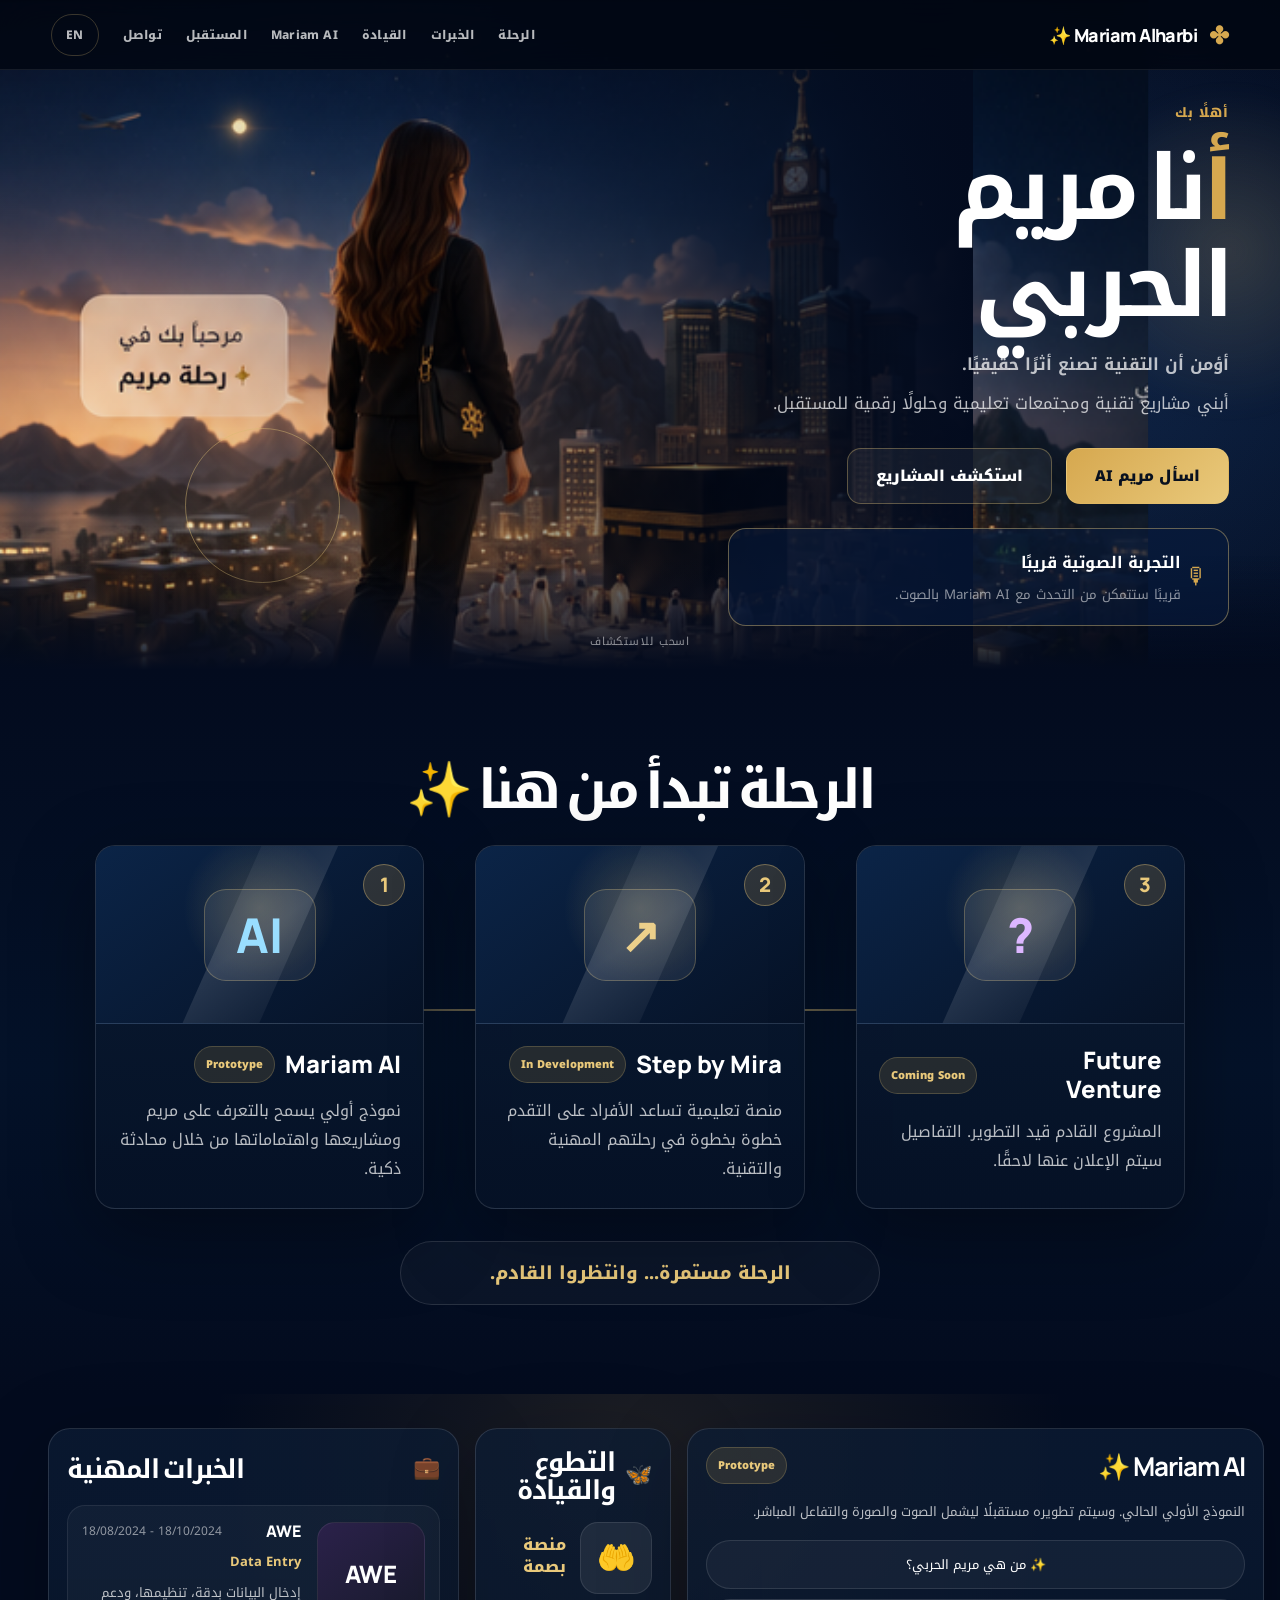
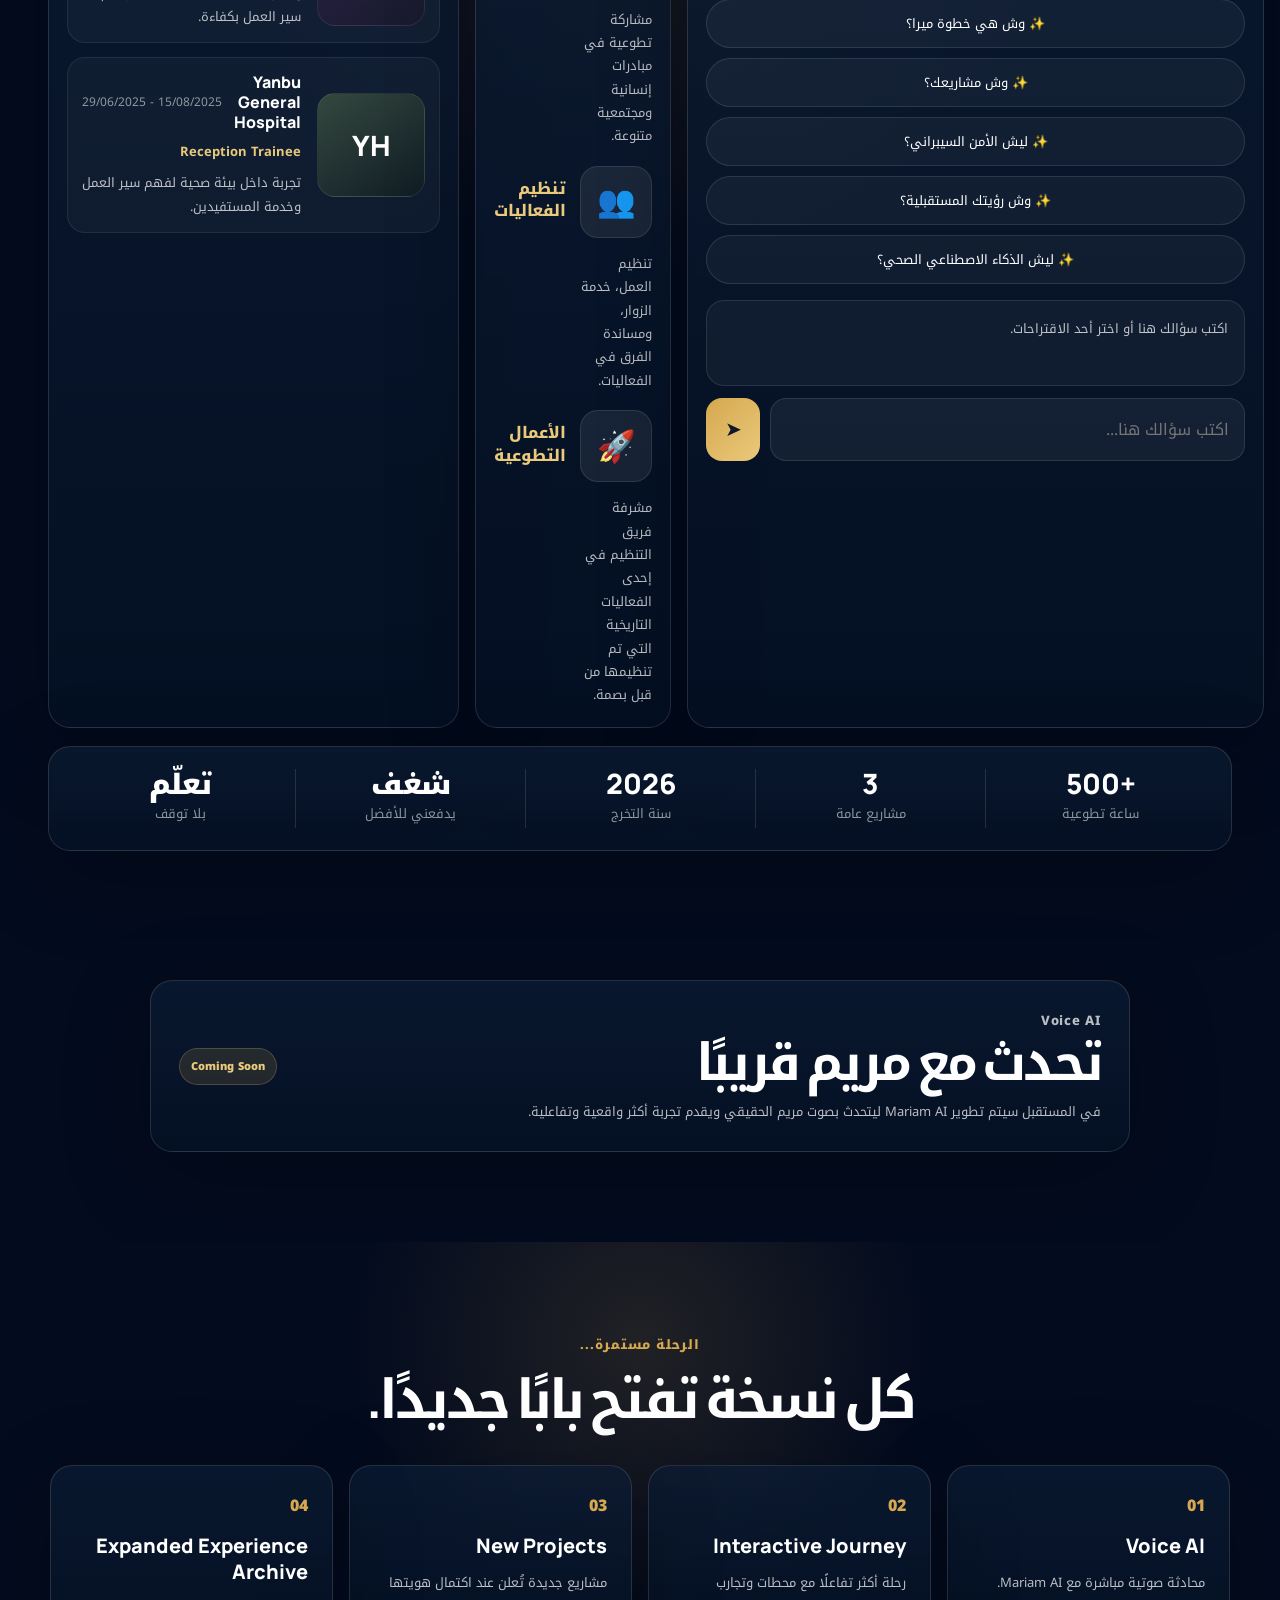
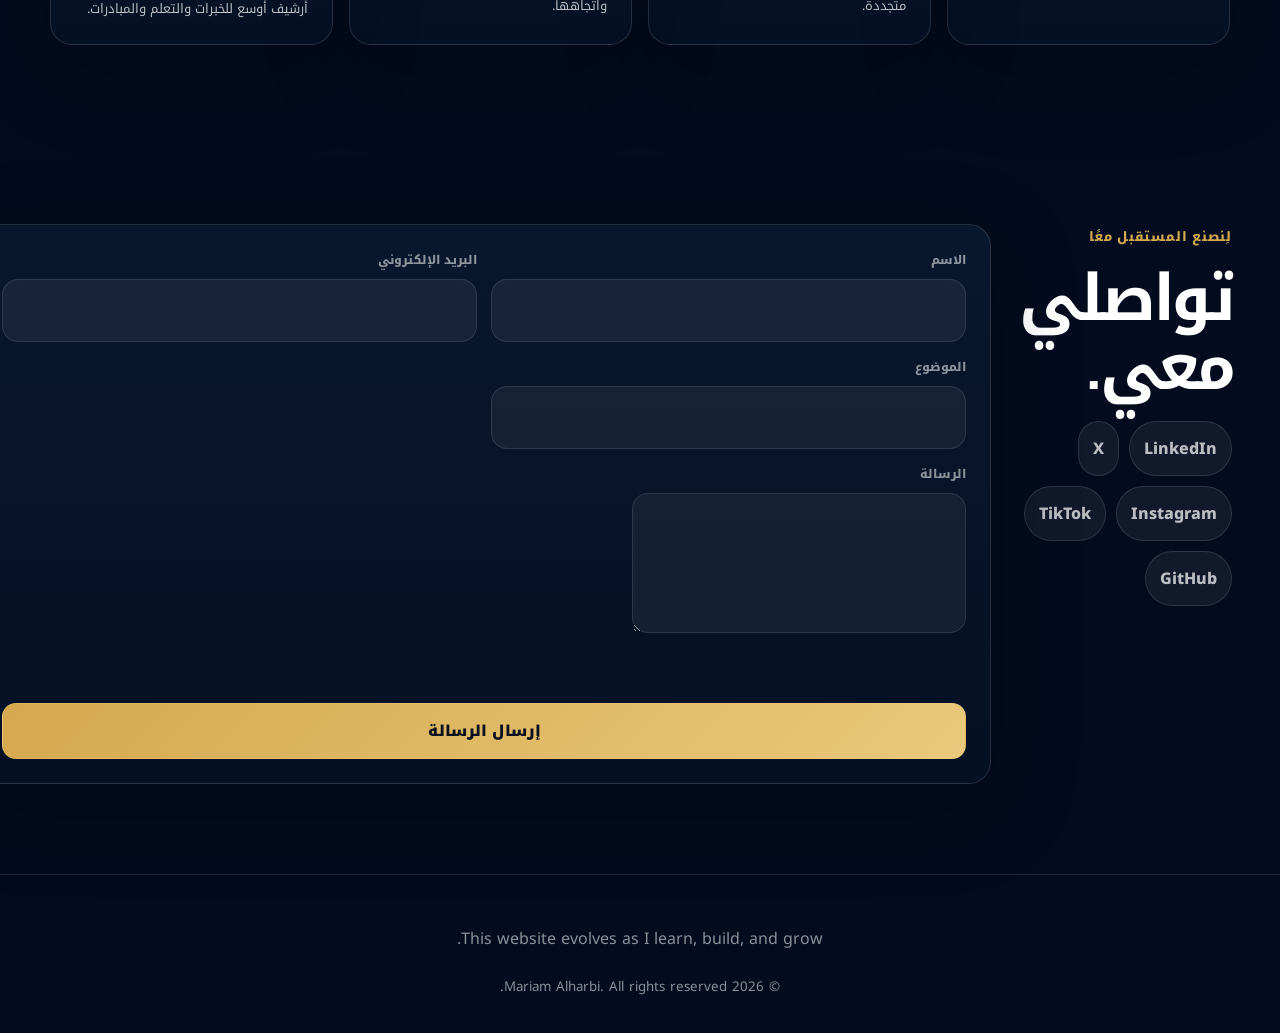
==== commit 37b1bd88: "Add files via upload" ====
--- a/index.html
+++ b/index.html
@@ -1,323 +1,221 @@
 <!DOCTYPE html>
-<html lang="en" dir="ltr">
+<html lang="ar" dir="rtl">
 <head>
   <meta charset="UTF-8">
   <meta name="viewport" content="width=device-width, initial-scale=1.0">
-  <meta name="description" content="Mariam Alharbi builds technology ventures, learning communities, and future digital solutions.">
-  <title>Mariam Alharbi | Founder, Builder, Innovator</title>
+  <meta name="description" content="مريم الحربي مؤسسة وصانعة تقنية تبني مشاريع رقمية ومجتمعات تعليمية وتجربة ذكاء اصطناعي شخصية للمستقبل.">
+  <title>Mariam Alharbi | Founder Journey 2026</title>
   <link rel="preconnect" href="https://fonts.googleapis.com">
   <link rel="preconnect" href="https://fonts.gstatic.com" crossorigin>
-  <link href="https://fonts.googleapis.com/css2?family=DM+Sans:wght@400;500;600;700&family=Manrope:wght@500;600;700;800&family=Noto+Kufi+Arabic:wght@400;500;600;700&display=swap" rel="stylesheet">
+  <link href="https://fonts.googleapis.com/css2?family=DM+Sans:wght@400;500;600;700;800&family=Manrope:wght@500;600;700;800&family=Noto+Kufi+Arabic:wght@400;500;600;700;800&display=swap" rel="stylesheet">
   <link rel="stylesheet" href="css/styles.css">
 </head>
 <body>
-  <a class="skip" href="#main" data-i18n="skip">Skip to content</a>
-  <nav class="nav">
-    <div class="container nav-wrap">
-      <a class="brand" href="#top"><span>+</span> Mariam Alharbi</a>
-      <div class="nav-links" id="navLinks">
-        <a href="#about" data-i18n="navAbout">About</a>
-        <a href="#projects" data-i18n="navProjects">Ventures</a>
-        <a href="#communities" data-i18n="navCommunities">Communities</a>
-        <a href="#vision" data-i18n="navVision">Vision</a>
-        <a href="#contact" data-i18n="navContact">Contact</a>
-      </div>
-      <div class="nav-actions">
-        <button class="lang-switch" id="langSwitch" aria-label="Switch language">العربية <span>|</span> EN</button>
-        <a class="nav-cta" href="#mariam-ai" data-i18n="askAI">Ask Mariam AI</a>
-        <button class="menu-btn" id="menuBtn" aria-label="Open menu" aria-expanded="false"><i></i><i></i><i></i></button>
-      </div>
+  <a class="skip" href="#main" data-i18n="skip">تجاوز إلى المحتوى</a>
+  <div class="stars" aria-hidden="true"><span></span><span></span><span></span><span></span></div>
+  <div class="scroll-mariam" id="walker" aria-hidden="true">
+    <img src="assets/images/profile-photo.jpg" alt="">
+  </div>
+
+  <nav class="nav" aria-label="Main navigation">
+    <a class="brand" href="#top"><span>✤</span> Mariam Alharbi ✨</a>
+    <button class="menu-btn" id="menuBtn" type="button" aria-label="Open menu" aria-expanded="false">☰</button>
+    <div class="nav-links" id="navLinks">
+      <a href="#journey" data-i18n="navJourney">الرحلة</a>
+      <a href="#experience" data-i18n="navExperience">الخبرات</a>
+      <a href="#leadership" data-i18n="navLeadership">القيادة</a>
+      <a href="#mariam-ai" data-i18n="navAi">Mariam AI</a>
+      <a href="#future" data-i18n="navFuture">المستقبل</a>
+      <a href="#contact" data-i18n="navContact">تواصل</a>
+      <button class="lang-switch" id="langSwitch" type="button" aria-label="Switch language">EN</button>
     </div>
   </nav>
 
   <header class="hero" id="top">
-    <div class="container hero-grid">
-      <div class="hero-content fade-up">
-        <div class="hero-role" data-i18n="heroRole">Founder · Builder · Community Creator</div>
-        <h1>Mariam<br><em>Alharbi</em></h1>
-        <div class="hero-subtitle" data-i18n="heroTitle">Cybersecurity &amp; Healthcare AI</div>
-        <p class="hero-copy" data-i18n="heroCopy">Building technology ventures, learning communities, and future digital solutions.</p>
-        <div class="hero-actions">
-          <a class="button button-primary" href="#projects"><span data-i18n="explore">Explore My Journey</span> <b>↓</b></a>
-          <a class="button button-gold" href="#mariam-ai"><span data-i18n="askAI">Ask Mariam AI</span> <b>✦</b></a>
-          <a class="button button-outline" href="#" id="cvButton"><span data-i18n="downloadCV">Download CV</span> <b>↗</b></a>
+    <div class="hero-scene" aria-hidden="true">
+      <img src="assets/images/founder-hero-scene.png" alt="">
+      <div class="scene-orbit"></div>
+      <div class="hello-bubble" data-i18n="heroBubble">مرحبًا بك في رحلة مريم ✨</div>
+    </div>
+    <div class="hero-content reveal">
+      <p class="eyebrow" data-i18n="heroHello">أهلًا بك</p>
+      <h1 data-i18n="heroTitle">أنا مريم الحربي</h1>
+      <p class="hero-belief" data-i18n="heroBelief">أؤمن أن التقنية تصنع أثرًا حقيقيًا.</p>
+      <p class="hero-lead" data-i18n="heroLead">أبني مشاريع تقنية ومجتمعات تعليمية وحلولًا رقمية للمستقبل.</p>
+      <div class="hero-actions">
+        <a class="btn btn-gold magnetic" href="#mariam-ai" data-i18n="askAI">اسأل مريم AI</a>
+        <a class="btn btn-glass magnetic" href="#journey" data-i18n="exploreProjects">استكشف المشاريع</a>
+      </div>
+      <button class="voice-strip magnetic" id="voiceHero" type="button">
+        <span>🎙</span>
+        <strong data-i18n="voiceTitle">التجربة الصوتية قريبًا</strong>
+        <small data-i18n="voiceSmall">قريبًا ستتمكن من التحدث مع Mariam AI بالصوت.</small>
+      </button>
+    </div>
+    <div class="scroll-cue" data-i18n="scrollCue">اسحب للاستكشاف</div>
+  </header>
+
+  <main id="main">
+    <section class="journey section" id="journey">
+      <div class="section-head reveal">
+        <h2 data-i18n="journeyTitle">الرحلة تبدأ من هنا ✨</h2>
+      </div>
+      <div class="project-showcase journey-cards">
+        <article class="project-card reveal">
+          <div class="project-number">1</div>
+          <div class="project-art robot"><span>AI</span></div>
+          <div class="project-meta">
+            <h3>Mariam AI</h3>
+            <em>Prototype</em>
+          </div>
+          <p data-i18n="pMariamAi">نموذج أولي يسمح بالتعرف على مريم ومشاريعها واهتماماتها من خلال محادثة ذكية.</p>
+        </article>
+        <article class="project-card reveal">
+          <div class="project-number">2</div>
+          <div class="project-art steps"><span>↗</span></div>
+          <div class="project-meta">
+            <h3>Step by Mira</h3>
+            <em>In Development</em>
+          </div>
+          <p data-i18n="pStep">منصة تعليمية تساعد الأفراد على التقدم خطوة بخطوة في رحلتهم المهنية والتقنية.</p>
+        </article>
+        <article class="project-card reveal">
+          <div class="project-number">3</div>
+          <div class="project-art future"><span>?</span></div>
+          <div class="project-meta">
+            <h3 data-i18n="pFutureTitle">Future Venture</h3>
+            <em>Coming Soon</em>
+          </div>
+          <p data-i18n="pFuture">المشروع القادم قيد التطوير. التفاصيل سيتم الإعلان عنها لاحقًا.</p>
+        </article>
+      </div>
+      <p class="journey-note reveal" data-i18n="journeyNote">الرحلة مستمرة... وانتظروا القادم.</p>
+    </section>
+
+    <section class="dashboard section" id="experience">
+      <div class="dash-grid">
+        <article class="dash-panel experience-panel reveal">
+          <div class="panel-title"><span>💼</span><h2 data-i18n="experienceTitle">الخبرات المهنية</h2></div>
+          <div class="timeline">
+            <article class="exp-card">
+              <div class="company-mark awe-mark">AWE</div>
+              <div class="exp-copy">
+                <div class="exp-head"><h3>AWE</h3><time>18/08/2024 - 18/10/2024</time></div>
+                <strong data-i18n="dataEntry">Data Entry</strong>
+                <p data-i18n="aweCopy">إدخال البيانات بدقة، تنظيمها، ودعم سير العمل بكفاءة.</p>
+              </div>
+            </article>
+            <article class="exp-card">
+              <div class="company-mark hospital-mark">YH</div>
+              <div class="exp-copy">
+                <div class="exp-head"><h3>Yanbu General Hospital</h3><time>29/06/2025 - 15/08/2025</time></div>
+                <strong data-i18n="reception">Reception Trainee</strong>
+                <p data-i18n="hospitalCopy">تجربة داخل بيئة صحية لفهم سير العمل وخدمة المستفيدين.</p>
+              </div>
+            </article>
+          </div>
+        </article>
+
+        <article class="dash-panel leadership-panel reveal" id="leadership">
+          <div class="panel-title"><span>🦋</span><h2 data-i18n="leadershipTitle">التطوع والقيادة</h2></div>
+          <div class="leadership-list">
+            <article class="lead-card"><span>🤲</span><h3 data-i18n="basmahTitle">منصة بصمة</h3><p data-i18n="basmahCopy">مشاركة تطوعية في مبادرات إنسانية ومجتمعية متنوعة.</p></article>
+            <article class="lead-card"><span>👥</span><h3 data-i18n="eventsTitle">تنظيم الفعاليات</h3><p data-i18n="eventsCopy">تنظيم العمل، خدمة الزوار، ومساندة الفرق في الفعاليات.</p></article>
+            <article class="lead-card"><span>🚀</span><h3 data-i18n="volunteerTitle">الأعمال التطوعية</h3><p data-i18n="volunteerCopy">مشرفة فريق التنظيم في إحدى الفعاليات التاريخية التي تم تنظيمها من قبل بصمة.</p></article>
+          </div>
+        </article>
+
+        <article class="dash-panel ai-panel-card reveal" id="mariam-ai">
+          <div class="ai-card-head">
+            <h2>Mariam AI ✨</h2>
+            <em>Prototype</em>
+          </div>
+          <p data-i18n="aiPrototype">النموذج الأولي الحالي. وسيتم تطويره مستقبلًا ليشمل الصوت والصورة والتفاعل المباشر.</p>
+          <div class="chip-list" data-i18n-list="chips">
+            <button class="question" type="button" data-topic="who">✨ من هي مريم الحربي؟</button>
+            <button class="question" type="button" data-topic="step">✨ وش هي خطوة ميرا؟</button>
+            <button class="question" type="button" data-topic="projects">✨ وش مشاريعك؟</button>
+            <button class="question" type="button" data-topic="cybersecurity">✨ ليش الأمن السيبراني؟</button>
+            <button class="question" type="button" data-topic="future">✨ وش رؤيتك المستقبلية؟</button>
+            <button class="question" type="button" data-topic="healthcare">✨ ليش الذكاء الاصطناعي الصحي؟</button>
+          </div>
+          <div class="ai-response" id="aiResponse" aria-live="polite" data-i18n="aiDefault">اكتب سؤالك هنا أو اختر أحد الاقتراحات.</div>
+          <form class="ai-form" id="aiForm">
+            <input id="aiQuestion" type="text" autocomplete="off" aria-label="Ask Mariam AI" placeholder="اكتب سؤالك هنا..." required>
+            <button class="send-btn" type="submit" aria-label="Send">➤</button>
+          </form>
+        </article>
+      </div>
+
+      <div class="stats-strip reveal" aria-label="Founder highlights">
+        <div><strong>+500</strong><span data-i18n="statHours">ساعة تطوعية</span></div>
+        <div><strong>3</strong><span data-i18n="statProjects">مشاريع عامة</span></div>
+        <div><strong>2026</strong><span data-i18n="statYear">سنة التخرج</span></div>
+        <div><strong data-i18n="statPassion">شغف</strong><span data-i18n="statBetter">يدفعني للأفضل</span></div>
+        <div><strong data-i18n="statLearning">تعلّم</strong><span data-i18n="statNonstop">بلا توقف</span></div>
+      </div>
+    </section>
+
+    <section class="voice-experience section" id="voice">
+      <div class="voice-feature reveal">
+        <div>
+          <p class="eyebrow">Voice AI</p>
+          <h2 data-i18n="voiceSectionTitle">تحدث مع مريم قريبًا</h2>
+          <p data-i18n="voiceSectionCopy">في المستقبل سيتم تطوير Mariam AI ليتحدث بصوت مريم الحقيقي ويقدم تجربة أكثر واقعية وتفاعلية.</p>
         </div>
-      </div>
-      <div class="portrait-wrap fade-up">
-        <img class="portrait" src="assets/images/profile-photo.jpg" onerror="this.onerror=null;this.src='assets/images/mariam-founder-placeholder.png';" alt="Portrait of Mariam Alharbi" fetchpriority="high">
-        <div class="portrait-note"><b>Mariam Alharbi</b><span data-i18n="portraitNote">Founder Profile · 2026</span></div>
-      </div>
-    </div>
-    <div class="container hero-bottom">
-      <p data-i18n="heroBottom">Building with purpose. Learning with curiosity.</p>
-      <p class="scroll-note"><i></i><span data-i18n="scroll">Scroll to discover</span></p>
-    </div>
-  </header>
-
-  <main id="main">
-    <section class="section" id="about">
-      <div class="container">
-        <div class="section-kicker fade-up" data-i18n="aboutKicker">02 · About Mariam</div>
-        <div class="about-grid">
-          <h2 class="about-quote fade-up" data-i18n="aboutQuote">“Technology becomes meaningful when it is built around people, progress, and possibility.”</h2>
-          <div class="about-content fade-up">
-            <p data-i18n="aboutP1">Mariam Alharbi is a technology builder shaping a multidisciplinary path across cybersecurity, healthcare AI, and information systems. Her work is grounded in a practical belief: meaningful digital solutions begin with a deep understanding of people and the systems around them.</p>
-            <p data-i18n="aboutP2">Alongside product concepts and future ventures, she creates learning communities that make knowledge easier to explore, apply, and share. Her evolving portfolio reflects a founder mindset: curious, intentional, and committed to building ideas that can grow into lasting value.</p>
-            <div class="mini-values">
-              <div><b>05</b><span data-i18n="disciplines">Core disciplines</span></div>
-              <div><b>09</b><span data-i18n="ventures">Venture ideas</span></div>
-              <div><b>03</b><span data-i18n="communities">Communities</span></div>
-            </div>
-          </div>
-        </div>
-      </div>
-    </section>
-
-    <section class="section connections">
-      <div class="container">
-        <div class="section-intro fade-up">
-          <div class="section-kicker" data-i18n="connectKicker">03 · The throughline</div>
-          <h2 class="section-heading" data-i18n="connectTitle">How everything connects.</h2>
-          <p class="section-copy" data-i18n="connectCopy">Different disciplines. One vision: building thoughtful digital products with the technical depth, system thinking, and human perspective to create real value.</p>
-        </div>
-        <div class="pathway fade-up">
-          <div class="path-step"><span class="path-num">01</span><h3 data-i18n="cybersecurity">Cybersecurity</h3></div>
-          <div class="path-step"><span class="path-num">02</span><h3 data-i18n="healthcare">Healthcare AI</h3></div>
-          <div class="path-step"><span class="path-num">03</span><h3 data-i18n="information">Information Systems</h3></div>
-          <div class="path-step"><span class="path-num">04</span><h3 data-i18n="software">Software Development</h3></div>
-          <div class="path-step"><span class="path-num">05</span><h3 data-i18n="design">UX &amp; Graphic Design</h3></div>
-          <div class="path-step"><span class="path-num">06</span><h3 data-i18n="entrepreneurship">Entrepreneurship</h3></div>
-        </div>
-        <div class="path-summary fade-up"><i></i><p data-i18n="connectEnd">Together, these areas support one evolving founder journey.</p></div>
-      </div>
-    </section>
-
-    <section class="section">
-      <div class="container">
-        <div class="section-intro fade-up">
-          <div class="section-kicker" data-i18n="focusKicker">04 · Capabilities</div>
-          <h2 class="section-heading" data-i18n="focusTitle">Focus areas.</h2>
-        </div>
-        <div class="focus-grid fade-up">
-          <article class="focus-card"><div class="focus-icon">01</div><h3 data-i18n="cybersecurity">Cybersecurity</h3><p data-i18n="focusOne">Secure by design</p></article>
-          <article class="focus-card"><div class="focus-icon">02</div><h3 data-i18n="healthcare">Healthcare AI</h3><p data-i18n="focusTwo">Human-centered intelligence</p></article>
-          <article class="focus-card"><div class="focus-icon">03</div><h3 data-i18n="software">Software Development</h3><p data-i18n="focusThree">Ideas into systems</p></article>
-          <article class="focus-card"><div class="focus-icon">04</div><h3 data-i18n="design">UX &amp; Graphic Design</h3><p data-i18n="focusFour">Clarity through design</p></article>
-          <article class="focus-card"><div class="focus-icon">05</div><h3 data-i18n="information">Information Systems</h3><p data-i18n="focusFive">Connected thinking</p></article>
-        </div>
-      </div>
-    </section>
-
-    <section class="section directory" id="projects">
-      <div class="container">
-        <div class="section-intro fade-up">
-          <div class="section-kicker" data-i18n="projectKicker">Projects &amp; Ventures</div>
-          <h2 class="section-heading" data-i18n="projectTitle">Projects &amp; ventures.</h2>
-          <p class="section-copy" data-i18n="projectCopy">Each project is intentionally presented with a short public description. Some details remain private while the ideas evolve, the identity grows, and the vision becomes stronger.</p>
-        </div>
-        <div class="venture-group fade-up">
-          <h3 class="venture-group-heading" data-i18n="currentProjects">Building Now projects</h3>
-          <div class="venture-card-grid">
-            <article class="venture-card"><span class="venture-number">01</span><div class="venture-mark accent-gold"><span class="venture-monogram">R</span></div><h3>Ruqi</h3><p data-i18n="ruqiShort">First brand venture currently in development, focused on building a refined identity and customer experience.</p><span class="venture-status" data-i18n="current">Current project</span></article>
-            <article class="venture-card"><span class="venture-number">02</span><div class="venture-mark accent-green"><svg aria-hidden="true" viewBox="0 0 64 64" fill="none"><path d="M13 46c8-2 13-8 16-18 3 8 7 13 12 15 4-10 8-17 13-21"/><path d="m47 18 7 4-2 8M18 17l2 4 4 2-4 2-2 4-2-4-4-2 4-2Z"/></svg></div><h3>Step by Mira</h3><p data-i18n="stepShort">A digital product exploration journey: observe, analyze, improve, and reimagine better experiences.</p><span class="venture-status" data-i18n="current">Current project</span></article>
-            <article class="venture-card"><span class="venture-number">03</span><div class="venture-mark accent-purple"><svg aria-hidden="true" viewBox="0 0 64 64" fill="none"><rect x="15" y="18" width="34" height="28" rx="8"/><path d="M32 11v7M24 29h.01M40 29h.01M23 38c6 3 12 3 18 0"/><path d="m50 13 2 4 4 2-4 2-2 4-2-4-4-2 4-2Z"/></svg></div><h3>Mariam AI</h3><p data-i18n="mariamAiShort">Personal AI assistant designed to introduce my journey, projects, communities, and future vision.</p><span class="venture-status" data-i18n="current">Current project</span></article>
-            <article class="venture-card"><span class="venture-number">04</span><div class="venture-mark accent-beige"><svg aria-hidden="true" viewBox="0 0 64 64" fill="none"><path d="M10 15h44v34H10zM10 23h44M17 19h1M22 19h1M27 19h1"/><path d="m23 42 7-8 6 5 6-8"/></svg></div><h3 data-i18n="personalWebsite">Personal Website</h3><p data-i18n="websiteShort">A living digital space documenting my growth, work, learning journey, and future plans.</p><span class="venture-status" data-i18n="current">Current project</span></article>
-          </div>
-        </div>
-        <div class="venture-group fade-up">
-          <h3 class="venture-group-heading" data-i18n="visionProjects">Vision projects</h3>
-          <div class="venture-card-grid">
-            <article class="venture-card"><span class="venture-number">05</span><div class="venture-mark accent-purple"><svg aria-hidden="true" viewBox="0 0 64 64" fill="none"><path d="M15 48V33h12v15M27 48V23h12v25M39 48V14h12v34"/><path d="m15 25 11-8 10 3 14-10M44 10h6v6"/></svg></div><h3>Muhayya</h3><p data-i18n="muhayyaShort">A long-term vision project recognized through Monsha’at and continuously evolving.</p><span class="venture-status" data-i18n="visionProject">Vision project</span></article>
-            <article class="venture-card"><span class="venture-number">06</span><div class="venture-mark accent-sage"><svg aria-hidden="true" viewBox="0 0 64 64" fill="none"><path d="M32 55s19-9 19-26V14L32 8l-19 6v15c0 17 19 26 19 26Z"/><path d="M24 37c5-2 7-6 8-12 2 6 4 10 8 12"/><path d="M25 42h14"/></svg></div><h3 data-i18n="warmth">Smart Warmth Guardian</h3><p data-i18n="warmthShort">An accepted innovation concept with future development plans and a stronger upcoming vision.</p><span class="venture-status" data-i18n="visionProject">Vision project</span></article>
-          </div>
-        </div>
-        <div class="venture-group fade-up">
-          <h3 class="venture-group-heading" data-i18n="futureVentures">Future ventures</h3>
-          <div class="venture-card-grid">
-            <article class="venture-card"><span class="venture-number">07</span><div class="venture-mark accent-rose"><span class="venture-monogram">Q</span></div><h3>Q</h3><p data-i18n="qShort">A future brand currently under long-term development. More details will be shared at the right time.</p><span class="venture-status" data-i18n="future">Future venture</span></article>
-            <article class="venture-card"><span class="venture-number">08</span><div class="venture-mark accent-blue"><svg aria-hidden="true" viewBox="0 0 64 64" fill="none"><rect x="20" y="9" width="24" height="46" rx="4"/><path d="M28 15h8M29 49h6"/><path d="M27 38c5-1 8-4 10-9M33 27h6v6"/></svg></div><h3>Tamam</h3><p data-i18n="tamamShort">A future digital venture currently under strategic development.</p><span class="venture-status" data-i18n="future">Future venture</span></article>
-            <article class="venture-card"><span class="venture-number">09</span><div class="venture-mark accent-gold"><svg aria-hidden="true" viewBox="0 0 64 64" fill="none"><path d="M32 55s19-9 19-26V14L32 8l-19 6v15c0 17 19 26 19 26Z"/><path d="m23 31 6 6 13-14"/></svg></div><h3>Hami</h3><p data-i18n="hamiShort">A future digital venture currently under strategic development.</p><span class="venture-status" data-i18n="future">Future venture</span></article>
-          </div>
-        </div>
-      </div>
-    </section>
-
-    <section class="section">
-      <div class="container">
-        <div class="section-intro fade-up">
-          <div class="section-kicker" data-i18n="galleryKicker">06 · Design gallery</div>
-          <h2 class="section-heading" data-i18n="galleryTitle">A visual practice.</h2>
-          <p class="section-copy" data-i18n="galleryCopy">A future home for identity systems, interfaces, and design explorations. New work will be added as the collection grows.</p>
-        </div>
-        <div class="gallery-grid fade-up">
-          <article class="gallery-card"><div class="gallery-mark"></div><h3 data-i18n="brandIdentity">Brand Identity</h3><p data-i18n="galleryPlaceholder">Gallery placeholder</p></article>
-          <article class="gallery-card"><div class="gallery-mark"></div><h3 data-i18n="contentDesign">Content Design</h3><p data-i18n="galleryPlaceholder">Gallery placeholder</p></article>
-          <article class="gallery-card"><div class="gallery-mark"></div><h3 data-i18n="uxConcepts">UI/UX Concepts</h3><p data-i18n="galleryPlaceholder">Gallery placeholder</p></article>
-          <article class="gallery-card"><div class="gallery-mark"></div><h3 data-i18n="logos">Logo Collection</h3><p data-i18n="galleryPlaceholder">Gallery placeholder</p></article>
-          <article class="gallery-card"><div class="gallery-mark"></div><h3 data-i18n="socialDesign">Social Media Design</h3><p data-i18n="galleryPlaceholder">Gallery placeholder</p></article>
-        </div>
-      </div>
-    </section>
-
-    <section class="section community" id="communities">
-      <div class="container">
-        <div class="section-intro fade-up">
-          <div class="section-kicker" data-i18n="communityKicker">07 · Communities & content</div>
-          <h2 class="section-heading" data-i18n="communityTitle">Ideas grow when shared.</h2>
-          <p class="section-copy" data-i18n="communityCopy">Curated spaces for knowledge, conversation, and consistent progress. Each community is designed to make learning feel more useful and more connected.</p>
-        </div>
-        <div class="community-grid fade-up">
-          <article class="community-card"><span class="community-num">01</span><h3 data-i18n="knowledgeHub">Knowledge Hub</h3><p data-i18n="knowledgeCopy">A growing library of ideas, references, and useful discoveries.</p></article>
-          <article class="community-card"><span class="community-num">02</span><div class="community-logo"><img src="assets/images/hawat-logo.jpg" alt="Hawat logo" loading="lazy"></div><h3>Hawat</h3><p data-i18n="hawatCopy">A community concept shaped around meaningful exchange and connection.</p></article>
-          <article class="community-card"><span class="community-num">03</span><div class="community-logo"><img src="assets/images/step-by-mira-logo.jpg" alt="Step by Mira logo" loading="lazy"></div><h3>Step by Mira</h3><p data-i18n="stepCopy">A learning space for moving forward one intentional step at a time.</p></article>
-        </div>
-      </div>
-    </section>
-
-    <section class="section">
-      <div class="container">
-        <div class="section-intro fade-up">
-          <div class="section-kicker" data-i18n="experienceKicker">08 · Experience & leadership</div>
-          <h2 class="section-heading" data-i18n="experienceTitle">Learning through action.</h2>
-        </div>
-        <div class="timeline fade-up">
-          <article class="timeline-item"><small data-i18n="experience">Experience</small><div><h3>AWE</h3><p data-i18n="aweCopy">Entrepreneurial learning and development experience.</p></div></article>
-          <article class="timeline-item"><small data-i18n="experience">Experience</small><div><h3 data-i18n="dataClerk">Data Entry Clerk</h3><p data-i18n="hospital">Yanbu General Hospital</p></div></article>
-          <article class="timeline-item"><small data-i18n="training">Training</small><div><h3 data-i18n="reception">Reception Trainee</h3><p data-i18n="hospital">Yanbu General Hospital</p></div></article>
-          <article class="timeline-item"><small data-i18n="leadership">Leadership</small><div><h3 data-i18n="organizer">Organizer</h3><p data-i18n="bookFair">Yanbu Book Fair</p></div></article>
-          <article class="timeline-item"><small data-i18n="leadership">Leadership</small><div><h3 data-i18n="supervisor">Team Supervisor</h3><p data-i18n="historical">Yanbu Historical Area Event</p></div></article>
-          <article class="timeline-item"><small data-i18n="communityLabel">Community</small><div><h3 data-i18n="volunteer">Volunteer Activities</h3><p data-i18n="volunteerCopy">Contributing time, energy, and coordination to meaningful initiatives.</p></div></article>
-        </div>
-      </div>
-    </section>
-
-    <section class="section certifications">
-      <div class="container">
-        <div class="section-intro fade-up">
-          <div class="section-kicker" data-i18n="certKicker">09 · Certifications</div>
-          <h2 class="section-heading" data-i18n="certTitle">A growing record.</h2>
-        </div>
-        <div class="coming-soon fade-up"><div><h3 data-i18n="soon">Coming soon.</h3><p data-i18n="soonCopy">This space is ready for future certifications, programs, and milestones.</p></div></div>
-      </div>
-    </section>
-
-    <section class="section">
-      <div class="container">
-        <div class="section-intro fade-up">
-          <div class="section-kicker" data-i18n="learningKicker">10 · Learning journey</div>
-          <h2 class="section-heading" data-i18n="learningTitle">Curiosity in motion.</h2>
-          <p class="section-copy" data-i18n="learningCopy">A personal learning system shaped by reading, reflection, and applying new ideas to real projects.</p>
-        </div>
-        <div class="learning-grid fade-up">
-          <article class="learning-card"><span>01</span><h3 data-i18n="reading">Currently Reading</h3><p data-i18n="learningPlaceholder">New notes will be added soon.</p></article>
-          <article class="learning-card"><span>02</span><h3 data-i18n="quotes">Favorite Quotes</h3><p data-i18n="learningPlaceholder">New notes will be added soon.</p></article>
-          <article class="learning-card"><span>03</span><h3 data-i18n="lessons">Lessons Applied</h3><p data-i18n="learningPlaceholder">New notes will be added soon.</p></article>
-          <article class="learning-card"><span>04</span><h3 data-i18n="books">Books</h3><p data-i18n="learningPlaceholder">New notes will be added soon.</p></article>
-          <article class="learning-card"><span>05</span><h3 data-i18n="notes">Learning Notes</h3><p data-i18n="learningPlaceholder">New notes will be added soon.</p></article>
-        </div>
-      </div>
-    </section>
-
-    <section class="social">
-      <div class="container">
-        <div class="social-intro">
-          <h2 data-i18n="socialTitle">Connect &amp; Explore</h2>
-          <p data-i18n="socialSubtitle">My digital platforms, communities, and spaces where I share projects, learning, and ideas.</p>
-        </div>
-        <div class="social-grid">
+        <em>Coming Soon</em>
+      </div>
+    </section>
+
+    <section class="future-road section" id="future">
+      <div class="section-head reveal">
+        <p class="eyebrow" data-i18n="futureKicker">الرحلة مستمرة...</p>
+        <h2 data-i18n="futureTitle">كل نسخة تفتح بابًا جديدًا.</h2>
+      </div>
+      <div class="roadmap">
+        <article class="road-card reveal"><span>01</span><h3>Voice AI</h3><p data-i18n="rVoice">محادثة صوتية مباشرة مع Mariam AI.</p></article>
+        <article class="road-card reveal"><span>02</span><h3 data-i18n="rJourneyTitle">Interactive Journey</h3><p data-i18n="rJourney">رحلة أكثر تفاعلًا مع محطات وتجارب متجددة.</p></article>
+        <article class="road-card reveal"><span>03</span><h3 data-i18n="rProjectsTitle">New Projects</h3><p data-i18n="rProjects">مشاريع جديدة تُعلن عند اكتمال هويتها واتجاهها.</p></article>
+        <article class="road-card reveal"><span>04</span><h3 data-i18n="rArchiveTitle">Expanded Experience Archive</h3><p data-i18n="rArchive">أرشيف أوسع للخبرات والتعلم والمبادرات.</p></article>
+      </div>
+    </section>
+
+    <section class="contact section" id="contact">
+      <div class="contact-copy reveal">
+        <p class="eyebrow" data-i18n="contactKicker">لِنصنع المستقبل معًا</p>
+        <h2 data-i18n="contactTitle">تواصلي معي.</h2>
+        <div class="socials">
           <a href="https://www.linkedin.com/in/mmtt11921/" target="_blank" rel="noopener noreferrer">LinkedIn</a>
-          <a href="https://x.com/MiraVibesX" target="_blank" rel="noopener noreferrer">Personal X</a>
+          <a href="https://x.com/MiraVibesX" target="_blank" rel="noopener noreferrer">X</a>
           <a href="https://www.instagram.com/miravibest/" target="_blank" rel="noopener noreferrer">Instagram</a>
           <a href="https://www.tiktok.com/@miravibesx" target="_blank" rel="noopener noreferrer">TikTok</a>
           <a href="https://github.com/mmtt11921" target="_blank" rel="noopener noreferrer">GitHub</a>
-          <a href="https://t.me/knowledgeHub_mariam" target="_blank" rel="noopener noreferrer">Knowledge Hub</a>
-          <a href="https://t.me/Hwaat_32178" target="_blank" rel="noopener noreferrer">Hawat</a>
-          <a href="https://x.com/MiraSteps" target="_blank" rel="noopener noreferrer">Step by Mira</a>
         </div>
       </div>
-    </section>
-
-    <section class="section ai" id="mariam-ai">
-      <div class="container">
-        <div class="ai-shell fade-up">
-          <div class="ai-copy">
-            <span class="eyebrow" data-i18n="aiKicker">11 · Mariam AI</span>
-            <h2>Mariam<br><em>AI.</em></h2>
-            <p data-i18n="aiCopy">A conversational guide to Mariam’s ecosystem. Explore her background, current work, communities, and the future she is building toward.</p>
-            <button class="button button-gold" id="aiStart" type="button" data-i18n="startConversation">Start a conversation ✦</button>
-          </div>
-          <div class="ai-panel">
-            <span data-i18n="suggested">Suggested questions</span>
-            <div class="question-list">
-              <button class="question" type="button" data-topic="who" data-i18n="qWho">Who is Mariam Alharbi?</button>
-              <button class="question" type="button" data-topic="step" data-i18n="qStep">What is Step by Mira?</button>
-              <button class="question" type="button" data-topic="hawat" data-i18n="qHawat">What is Hawat?</button>
-              <button class="question" type="button" data-topic="cybersecurity" data-i18n="qCyber">Why Cybersecurity?</button>
-              <button class="question" type="button" data-topic="healthcare" data-i18n="qHealth">Why Healthcare AI?</button>
-              <button class="question" type="button" data-topic="projects" data-i18n="qProjects">What projects is Mariam building?</button>
-              <button class="question" type="button" data-topic="future" data-i18n="qFuture">What is Mariam's future vision?</button>
-            </div>
-            <div class="ai-response" id="aiResponse" aria-live="polite" data-i18n="aiDefault">Ask a question to explore Mariam’s public journey, projects, communities, and vision.</div>
-            <form class="ai-form" id="aiForm">
-              <input id="aiQuestion" type="text" autocomplete="off" aria-label="Ask Mariam AI" placeholder="Ask Mariam AI in Arabic or English..." required>
-              <button class="button button-gold" type="submit" data-i18n="aiSend">Ask ✦</button>
-            </form>
-            <p class="ai-version-note" data-i18n="aiVersionNote">Mariam AI is currently in its first public version and continues to evolve alongside Mariam's projects, experiences, and learning journey.</p>
-          </div>
-        </div>
-      </div>
-    </section>
-
-    <section class="section" id="vision">
-      <div class="container">
-        <div class="section-intro fade-up">
-          <div class="section-kicker" data-i18n="visionKicker">12 · Future vision</div>
-          <h2 class="section-heading" data-i18n="visionTitle">Designed to evolve.</h2>
-          <p class="section-copy" data-i18n="visionCopy">This digital space is not a finished archive. It is a living platform, designed to become more useful as projects, communities, and ideas grow.</p>
-        </div>
-        <div class="roadmap-grid fade-up">
-          <article class="roadmap-card">
-            <span class="eyebrow" data-i18n="websiteRoadmap">Website roadmap</span><h3 data-i18n="platformEvolution">Platform evolution</h3>
-            <div class="phase"><strong data-i18n="phase1">Phase 01</strong><p data-i18n="phase1Copy">Portfolio · Projects · Communities · AI Assistant</p></div>
-            <div class="phase"><strong data-i18n="phase2">Phase 02</strong><p data-i18n="phase2Copy">Interactive Comments · Community Suggestions · User Participation</p></div>
-            <div class="phase"><strong data-i18n="phase3">Phase 03</strong><p data-i18n="phase3Copy">Dynamic Content System · Project Tracking · Automatic Updates</p></div>
-          </article>
-          <article class="roadmap-card">
-            <span class="eyebrow" data-i18n="aiRoadmap">Mariam AI roadmap</span><h3 data-i18n="intelligenceEvolution">Intelligence evolution</h3>
-            <div class="phase"><strong data-i18n="current">Current</strong><p data-i18n="assistantCurrent">Project Assistant</p></div>
-            <div class="phase"><strong data-i18n="future">Future</strong><p data-i18n="assistantFuture">Learning Guide · Knowledge Assistant · Project Explorer · Community Assistant</p></div>
-          </article>
-        </div>
-      </div>
-    </section>
-
-    <section class="section contact" id="contact">
-      <div class="container contact-grid">
-        <div class="contact-copy fade-up">
-          <span class="eyebrow" data-i18n="contactKicker">13 · Contact</span>
-          <h2 data-i18n="contactTitle">Let’s start a conversation.</h2>
-          <p data-i18n="contactCopy">For collaborations, thoughtful conversations, and future opportunities, leave a message below.</p>
-        </div>
-        <form class="contact-form fade-up" id="contactForm" action="https://formspree.io/f/mykvapbd" method="POST">
-          <div class="form-group"><label for="name" data-i18n="name">Name</label><input id="name" name="name" type="text" autocomplete="name" required></div>
-          <div class="form-group"><label for="email" data-i18n="email">Email</label><input id="email" name="email" type="email" autocomplete="email" required></div>
-          <div class="form-group full"><label for="subject" data-i18n="subject">Subject</label><input id="subject" name="subject" type="text"></div>
-          <div class="form-group full"><label for="message" data-i18n="message">Message</label><textarea id="message" name="message" required></textarea></div>
-          <div class="form-group full"><button class="button button-primary" type="submit" data-i18n="send">Send Message ↗</button></div>
-          <p class="form-status full" id="formStatus"></p>
-        </form>
-      </div>
+      <form class="contact-form reveal" id="contactForm" action="https://formspree.io/f/mykvapbd" method="POST">
+        <label><span data-i18n="name">الاسم</span><input name="name" autocomplete="name" required></label>
+        <label><span data-i18n="email">البريد الإلكتروني</span><input name="email" type="email" autocomplete="email" required></label>
+        <label class="full"><span data-i18n="subject">الموضوع</span><input name="subject"></label>
+        <label class="full"><span data-i18n="message">الرسالة</span><textarea name="message" required></textarea></label>
+        <p class="form-status full" id="formStatus" aria-live="polite"></p>
+        <button class="btn btn-gold full" type="submit" data-i18n="send">إرسال الرسالة</button>
+      </form>
     </section>
   </main>
 
-  <footer id="footer">
-    <div class="container footer-inner">
-      <div class="footer-brand">Mariam Alharbi.</div>
-      <p class="footer-copy" data-i18n="footer">This website evolves as I learn, build, and grow.</p>
-      <a class="back-top" href="#top" data-i18n="backTop">Back to top ↑</a>
-    </div>
-    <p class="container footer-legal" data-i18n="footerLegal">© 2026 Mariam Alharbi. All rights reserved. Projects, concepts, and original content are presented with care.</p>
+  <footer class="footer">
+    <p data-i18n="footer">This website evolves as I learn, build, and grow.</p>
+    <small>© 2026 Mariam Alharbi. All rights reserved.</small>
   </footer>
+
+  <div class="modal" id="voiceModal" aria-hidden="true" role="dialog" aria-modal="true">
+    <div class="modal-card">
+      <button id="closeVoiceModal" type="button" aria-label="Close">×</button>
+      <span class="pulse-dot"></span>
+      <h3 data-i18n="voiceModalTitle">قريبًا...</h3>
+      <p data-i18n="voiceModalCopy">نعمل على تطوير Mariam AI ليتمكن الزوار من التحدث معه صوتيًا والتعرف على مريم بطريقة أكثر تفاعلية.</p>
+    </div>
+  </div>
 
   <script src="js/ai-config.js"></script>
   <script src="js/contact-config.js"></script>
--- a/css/styles.css
+++ b/css/styles.css
@@ -1,349 +1,171 @@
-    :root {
-      --gold: #C9A96E;
-      --light-gold: #E8D5A8;
-      --beige: #F9F6F1;
-      --cream: #F0EBE3;
-      --white: #FFFFFF;
-      --dark: #1A1A1A;
-      --muted: #6F6A63;
-      --line: rgba(26, 26, 26, .11);
-      --soft-line: rgba(201, 169, 110, .26);
-      --serif: Georgia, "Times New Roman", serif;
-      --sans: "DM Sans", Arial, sans-serif;
-      --display: "Manrope", Arial, sans-serif;
-      --arabic: "Noto Kufi Arabic", Arial, sans-serif;
-      --shadow: 0 24px 70px rgba(33, 29, 23, .10);
-    }
-
-    * { box-sizing: border-box; }
-    html { scroll-behavior: smooth; }
-    body {
-      margin: 0;
-      background: var(--beige);
-      color: var(--dark);
-      font-family: var(--sans);
-      overflow-x: hidden;
-      -webkit-font-smoothing: antialiased;
-    }
-    body.rtl { font-family: var(--arabic); }
-    body.menu-open { overflow: hidden; }
-    a { color: inherit; text-decoration: none; }
-    button, input, textarea { font: inherit; }
-    button { cursor: pointer; }
-    .container { width: min(1180px, calc(100% - 48px)); margin: auto; }
-    .section { padding: 124px 0; position: relative; overflow: hidden; }
-    .section-kicker {
-      align-items: center;
-      color: #8C7447;
-      display: flex;
-      font-size: 11px;
-      font-weight: 700;
-      gap: 11px;
-      letter-spacing: .19em;
-      margin-bottom: 19px;
-      text-transform: uppercase;
-    }
-    .section-kicker::before { background: var(--gold); content: ""; height: 1px; width: 34px; }
-    .section-heading { font: 700 clamp(35px, 5vw, 64px)/1.06 var(--serif); letter-spacing: -.045em; margin: 0; }
-    .section-copy { color: var(--muted); font-size: 17px; line-height: 1.8; margin: 23px 0 0; max-width: 660px; }
-    .section-intro { margin-bottom: 54px; }
-    .eyebrow { color: var(--gold); font-size: 11px; font-weight: 700; letter-spacing: .23em; text-transform: uppercase; }
-    .grid { display: grid; }
-    .card {
-      background: rgba(255,255,255,.65);
-      border: 1px solid rgba(255,255,255,.9);
-      box-shadow: 0 14px 50px rgba(50, 42, 30, .05);
-    }
-    .fade-up { opacity: 0; transform: translateY(28px); transition: opacity .8s ease, transform .8s ease; }
-    .fade-up.in-view { opacity: 1; transform: translateY(0); }
-    .skip { left: 18px; position: fixed; top: -100px; z-index: 100; }
-    .skip:focus { background: var(--dark); color: white; padding: 12px 18px; top: 18px; }
-
-    /* Navigation */
-    .nav { backdrop-filter: blur(18px); background: rgba(249,246,241,.82); border-bottom: 1px solid rgba(26,26,26,.07); left: 0; position: fixed; right: 0; top: 0; z-index: 50; }
-    .nav-wrap { align-items: center; display: flex; height: 76px; justify-content: space-between; }
-    .brand { font: 700 19px/1 var(--serif); letter-spacing: -.03em; }
-    .brand span { color: var(--gold); font-family: var(--sans); font-size: 21px; margin-right: 2px; }
-    .nav-links { align-items: center; display: flex; gap: 26px; }
-    .nav-links a { color: #59544E; font-size: 12px; font-weight: 700; letter-spacing: .08em; text-transform: uppercase; transition: color .2s ease; }
-    .nav-links a:hover { color: var(--gold); }
-    .nav-actions { align-items: center; display: flex; gap: 13px; }
-    .lang-switch { background: transparent; border: 0; color: #665D50; font-size: 12px; font-weight: 700; letter-spacing: .08em; padding: 9px 4px; text-transform: uppercase; }
-    .lang-switch span { color: var(--gold); padding: 0 6px; }
-    .menu-btn { background: transparent; border: 0; display: none; height: 38px; padding: 6px; width: 38px; }
-    .menu-btn i { background: var(--dark); display: block; height: 1px; margin: 6px 0; transition: .3s ease; width: 100%; }
-    .nav-cta { border: 1px solid var(--gold); color: #7B633B; font-size: 11px; font-weight: 700; letter-spacing: .11em; padding: 12px 17px; text-transform: uppercase; transition: .3s ease; }
-    .nav-cta:hover { background: var(--gold); color: white; }
-
-    /* Hero */
-    .hero { min-height: 900px; overflow: hidden; padding: 132px 0 72px; position: relative; }
-    .hero::before { background: radial-gradient(circle, rgba(232,213,168,.48), rgba(232,213,168,0) 67%); content: ""; height: 650px; left: -190px; position: absolute; top: 40px; width: 650px; }
-    .hero-grid { align-items: center; display: grid; gap: 68px; grid-template-columns: 1.12fr .88fr; min-height: 690px; }
-    .hero-role { align-items: center; color: #7F6A45; display: flex; font-size: 11px; font-weight: 700; gap: 12px; letter-spacing: .21em; text-transform: uppercase; }
-    .hero-role::before { background: var(--gold); content: ""; height: 1px; width: 38px; }
-    .hero h1 { font: 700 clamp(69px, 8vw, 116px)/.91 var(--serif); letter-spacing: -.082em; margin: 25px 0 23px; max-width: 720px; }
-    .hero h1 em { color: var(--gold); font-weight: 400; }
-    .hero-subtitle { color: #655438; font: 700 clamp(17px, 2vw, 23px)/1.35 var(--display); letter-spacing: -.03em; }
-    .hero-copy { color: var(--muted); font-size: 18px; line-height: 1.8; margin: 20px 0 35px; max-width: 630px; }
-    .hero-actions { display: flex; flex-wrap: wrap; gap: 12px; }
-    .button { align-items: center; border: 1px solid transparent; display: inline-flex; font-size: 12px; font-weight: 700; gap: 10px; justify-content: center; letter-spacing: .105em; padding: 16px 20px; text-transform: uppercase; transition: .35s ease; }
-    .button-primary { background: var(--dark); color: var(--white); }
-    .button-primary:hover { background: #333; transform: translateY(-3px); }
-    .button-gold { background: var(--gold); color: white; }
-    .button-gold:hover { background: #B99758; transform: translateY(-3px); }
-    .button-outline { border-color: var(--soft-line); color: #6C5938; }
-    .button-outline:hover { background: var(--white); border-color: var(--gold); }
-    .portrait-wrap { margin: 0 18px 0 auto; max-width: 465px; position: relative; }
-    .portrait-wrap::before { border: 1px solid var(--light-gold); bottom: -22px; content: ""; left: -23px; position: absolute; right: 23px; top: 22px; }
-    .portrait-wrap::after { background: var(--gold); content: ""; height: 96px; position: absolute; right: -18px; top: -22px; width: 2px; }
-    .portrait { display: block; filter: saturate(.88) contrast(.96); height: 630px; object-fit: cover; position: relative; width: 100%; }
-    .portrait-note { background: rgba(255,255,255,.93); bottom: 23px; left: -36px; padding: 17px 21px; position: absolute; width: 196px; z-index: 3; }
-    .portrait-note b { display: block; font: 700 16px/1.1 var(--serif); margin-bottom: 7px; }
-    .portrait-note span { color: var(--muted); font-size: 10px; font-weight: 700; letter-spacing: .14em; text-transform: uppercase; }
-    .hero-bottom { align-items: center; border-top: 1px solid var(--line); display: flex; justify-content: space-between; padding-top: 22px; }
-    .hero-bottom p { color: #7A746B; font-size: 12px; letter-spacing: .12em; margin: 0; text-transform: uppercase; }
-    .scroll-note { align-items: center; display: flex; gap: 11px; }
-    .scroll-note i { animation: pulse 2s infinite; background: var(--gold); border-radius: 20px; height: 6px; width: 6px; }
-    @keyframes pulse { 0%,100% { box-shadow: 0 0 0 0 rgba(201,169,110,.5); } 50% { box-shadow: 0 0 0 8px rgba(201,169,110,0); } }
-
-    /* About */
-    .about-grid { display: grid; gap: 80px; grid-template-columns: .9fr 1.1fr; }
-    .about-quote { color: #4D402C; font: 400 clamp(29px, 4.2vw, 52px)/1.2 var(--serif); letter-spacing: -.04em; margin: 0; }
-    .about-content p { color: var(--muted); font-size: 16px; line-height: 1.85; margin: 0 0 19px; }
-    .mini-values { border-top: 1px solid var(--line); display: grid; gap: 17px; grid-template-columns: repeat(3,1fr); margin-top: 34px; padding-top: 20px; }
-    .mini-values b { color: var(--gold); display: block; font: 700 28px/1 var(--serif); margin-bottom: 7px; }
-    .mini-values span { color: #777067; font-size: 10px; font-weight: 700; letter-spacing: .15em; text-transform: uppercase; }
-
-    /* Connections */
-    .connections { background: var(--cream); }
-    .pathway { align-items: stretch; display: grid; grid-template-columns: repeat(6, 1fr); }
-    .path-step { border-bottom: 1px solid rgba(201,169,110,.6); border-top: 1px solid rgba(201,169,110,.6); min-height: 171px; padding: 27px 18px; position: relative; }
-    .path-step:not(:last-child)::after { color: var(--gold); content: "→"; font-size: 21px; position: absolute; right: -8px; top: 68px; z-index: 2; }
-    .path-step .path-num { color: #9F875D; font: 13px/1 var(--serif); }
-    .path-step h3 { font: 700 17px/1.3 var(--display); letter-spacing: -.04em; margin: 47px 0 0; }
-    .path-summary { align-items: center; display: flex; gap: 14px; margin-top: 28px; }
-    .path-summary i { background: var(--gold); height: 1px; width: 48px; }
-    .path-summary p { color: var(--muted); font-size: 15px; line-height: 1.7; margin: 0; }
-
-    /* Focus areas */
-    .focus-grid { display: grid; gap: 14px; grid-template-columns: repeat(5,1fr); }
-    .focus-card { background: white; border: 1px solid rgba(26,26,26,.06); min-height: 245px; padding: 26px 21px; position: relative; transition: .35s ease; }
-    .focus-card:hover { box-shadow: var(--shadow); transform: translateY(-7px); }
-    .focus-icon { align-items: center; border: 1px solid var(--light-gold); border-radius: 50%; color: var(--gold); display: flex; font: 700 21px/1 var(--serif); height: 44px; justify-content: center; width: 44px; }
-    .focus-card h3 { bottom: 57px; font: 700 19px/1.25 var(--display); left: 21px; letter-spacing: -.045em; margin: 0; position: absolute; }
-    .focus-card p { bottom: 22px; color: var(--gold); font-size: 10px; font-weight: 700; left: 21px; letter-spacing: .14em; margin: 0; position: absolute; text-transform: uppercase; }
-
-    /* Projects & ventures */
-    .directory { background: #151515; color: var(--white); }
-    .directory .section-copy { color: rgba(255,255,255,.58); }
-    .directory .section-kicker { color: var(--light-gold); }
-    .venture-group + .venture-group { margin-top: 48px; }
-    .venture-group-heading { align-items: center; color: var(--light-gold); display: flex; font-size: 10px; font-weight: 700; gap: 12px; letter-spacing: .18em; margin: 0 0 17px; text-transform: uppercase; }
-    .venture-group-heading::after { background: rgba(232,213,168,.2); content: ""; height: 1px; width: min(250px, 35vw); }
-    .venture-card-grid { display: grid; gap: 14px; grid-template-columns: repeat(4, 1fr); }
-    .venture-card { align-items: center; background: rgba(255,255,255,.025); border: 1px solid rgba(232,213,168,.18); display: flex; flex-direction: column; min-height: 340px; padding: 20px 18px 22px; position: relative; text-align: center; transition: .35s ease; }
-    .venture-card:hover { background: rgba(201,169,110,.075); border-color: rgba(232,213,168,.6); transform: translateY(-6px); }
-    .venture-number { align-self: flex-start; color: rgba(232,213,168,.72); font: 14px/1 var(--serif); letter-spacing: .04em; }
-    .venture-mark { align-items: center; background: rgba(249,246,241,.98); border: 1px solid rgba(232,213,168,.38); display: flex; height: 104px; justify-content: center; margin: 22px auto 21px; overflow: hidden; position: relative; width: 104px; }
-    .venture-mark::after { border: 1px solid currentColor; content: ""; height: 76px; opacity: .16; position: absolute; transform: rotate(45deg); width: 76px; }
-    .venture-mark svg { color: inherit; height: 48px; position: relative; stroke: currentColor; stroke-width: 1.35; width: 48px; z-index: 2; }
-    .venture-monogram { color: inherit; font: 700 58px/.9 var(--serif); letter-spacing: -.14em; padding-right: 6px; position: relative; z-index: 2; }
-    .accent-gold { background: #F6EFE2; color: #9D7440; }
-    .accent-green { background: #E8EEE9; color: #607B68; }
-    .accent-purple { background: #EEE8F3; color: #7A6590; }
-    .accent-beige { background: #F5F0E9; color: #9B7D55; }
-    .accent-rose { background: #F3E9E6; color: #9D7067; }
-    .accent-sage { background: #E8EEE8; color: #6B826E; }
-    .accent-blue { background: #E8EEF1; color: #667F89; }
-    .venture-card h3 { color: white; font: 700 23px/1.1 var(--serif); letter-spacing: -.04em; margin: 0; }
-    .venture-card p { color: rgba(255,255,255,.55); font-size: 12px; line-height: 1.65; margin: 12px auto 18px; max-width: 218px; }
-    .venture-status { border: 1px solid rgba(232,213,168,.42); border-radius: 40px; color: var(--light-gold); display: inline-flex; font-size: 8px; font-weight: 700; letter-spacing: .16em; margin-top: auto; padding: 7px 10px; text-transform: uppercase; }
-
-    /* Gallery */
-    .gallery-grid { display: grid; gap: 14px; grid-template-columns: repeat(12,1fr); }
-    .gallery-card { background: var(--cream); min-height: 235px; overflow: hidden; padding: 22px; position: relative; transition: .4s ease; }
-    .gallery-card:nth-child(1), .gallery-card:nth-child(4) { grid-column: span 5; }
-    .gallery-card:nth-child(2), .gallery-card:nth-child(3) { grid-column: span 7; }
-    .gallery-card:nth-child(5) { grid-column: span 12; min-height: 180px; }
-    .gallery-card:hover { background: var(--light-gold); transform: translateY(-5px); }
-    .gallery-mark { border: 1px solid rgba(201,169,110,.7); height: 88px; position: absolute; right: 24px; top: 24px; transform: rotate(45deg); width: 88px; }
-    .gallery-mark::after { border: 1px solid rgba(201,169,110,.55); content: ""; height: 58px; left: 14px; position: absolute; top: 14px; width: 58px; }
-    .gallery-card h3 { bottom: 41px; font: 700 23px/1 var(--serif); left: 24px; letter-spacing: -.04em; margin: 0; position: absolute; }
-    .gallery-card p { bottom: 20px; color: #8C754D; font-size: 10px; font-weight: 700; left: 24px; letter-spacing: .16em; margin: 0; position: absolute; text-transform: uppercase; }
-
-    /* Community */
-    .community { background: var(--dark); color: white; }
-    .community .section-copy { color: rgba(255,255,255,.59); }
-    .community-grid { display: grid; gap: 16px; grid-template-columns: repeat(3,1fr); }
-    .community-card { border: 1px solid rgba(232,213,168,.22); min-height: 319px; padding: 28px; position: relative; transition: .35s ease; }
-    .community-card:hover { background: rgba(201,169,110,.1); border-color: var(--gold); }
-    .community-card .community-num { color: var(--gold); font: 17px/1 var(--serif); }
-    .community-logo { align-items: center; background: rgba(255,255,255,.95); border: 1px solid rgba(232,213,168,.32); display: flex; height: 64px; justify-content: center; overflow: hidden; position: absolute; right: 27px; top: 27px; width: 64px; }
-    .community-logo img { height: 100%; object-fit: contain; padding: 7px; width: 100%; }
-    .community-card h3 { bottom: 95px; font: 700 31px/1.1 var(--serif); left: 28px; letter-spacing: -.04em; margin: 0; position: absolute; }
-    .community-card p { bottom: 28px; color: rgba(255,255,255,.56); font-size: 13px; left: 28px; line-height: 1.6; margin: 0; max-width: calc(100% - 56px); position: absolute; }
-
-    /* Experience */
-    .timeline { border-left: 1px solid var(--gold); margin-left: 10px; padding-left: 39px; }
-    .timeline-item { display: grid; gap: 32px; grid-template-columns: 130px 1fr; padding: 0 0 37px; position: relative; }
-    .timeline-item::before { background: var(--beige); border: 1px solid var(--gold); border-radius: 50%; content: ""; height: 13px; left: -46px; position: absolute; top: 3px; width: 13px; }
-    .timeline-item small { color: #987D4F; font-size: 10px; font-weight: 700; letter-spacing: .16em; line-height: 1.5; text-transform: uppercase; }
-    .timeline-item h3 { font: 700 23px/1.1 var(--serif); letter-spacing: -.03em; margin: 0 0 8px; }
-    .timeline-item p { color: var(--muted); font-size: 14px; line-height: 1.6; margin: 0; }
-
-    /* Certifications */
-    .certifications { background: var(--cream); }
-    .coming-soon { align-items: center; border: 1px solid rgba(201,169,110,.57); display: flex; min-height: 270px; overflow: hidden; padding: 40px; position: relative; }
-    .coming-soon::after { border: 1px solid var(--light-gold); border-radius: 50%; content: ""; height: 370px; position: absolute; right: -120px; top: -130px; width: 370px; }
-    .coming-soon h3 { font: 700 clamp(38px, 6vw, 74px)/1 var(--serif); letter-spacing: -.06em; margin: 0 0 10px; }
-    .coming-soon p { color: var(--muted); font-size: 15px; margin: 0; }
-
-    /* Learning */
-    .learning-grid { display: grid; gap: 13px; grid-template-columns: repeat(12,1fr); }
-    .learning-card { border: 1px solid var(--line); min-height: 190px; padding: 24px; position: relative; transition: .3s ease; }
-    .learning-card:nth-child(1), .learning-card:nth-child(4) { grid-column: span 5; }
-    .learning-card:nth-child(2), .learning-card:nth-child(3), .learning-card:nth-child(5) { grid-column: span 7; }
-    .learning-card:hover { background: white; border-color: var(--gold); }
-    .learning-card span { color: var(--gold); font: 20px/1 var(--serif); }
-    .learning-card h3 { bottom: 52px; font: 700 23px/1 var(--serif); left: 24px; letter-spacing: -.035em; margin: 0; position: absolute; }
-    .learning-card p { bottom: 22px; color: var(--muted); font-size: 12px; left: 24px; letter-spacing: .07em; margin: 0; position: absolute; }
-
-    /* Social */
-    .social { padding: 56px 0 42px; }
-    .social-intro { margin-bottom: 23px; }
-    .social-intro h2 { font: 700 30px/1.1 var(--serif); letter-spacing: -.04em; margin: 0 0 9px; }
-    .social-intro p { color: var(--muted); font-size: 14px; line-height: 1.7; margin: 0; max-width: 680px; }
-    .social-grid { display: grid; grid-template-columns: repeat(8,1fr); }
-    .social-grid a { border: 1px solid rgba(26,26,26,.11); border-right: 0; color: #655F57; font-size: 11px; font-weight: 700; letter-spacing: .12em; padding: 20px 7px; text-align: center; text-transform: uppercase; transition: .3s ease; }
-    .social-grid a:last-child { border-right: 1px solid rgba(26,26,26,.11); }
-    .social-grid a:hover { background: var(--dark); border-color: var(--dark); color: white; }
-
-    /* AI */
-    .ai { background: var(--dark); color: white; }
-    .ai-shell { border: 1px solid rgba(232,213,168,.33); display: grid; grid-template-columns: .92fr 1.08fr; min-height: 520px; }
-    .ai-copy { padding: 49px; }
-    .ai-copy h2 { font: 700 clamp(49px, 7vw, 81px)/.94 var(--serif); letter-spacing: -.07em; margin: 15px 0 22px; }
-    .ai-copy p { color: rgba(255,255,255,.6); font-size: 15px; line-height: 1.8; margin-bottom: 32px; max-width: 480px; }
-    .ai-panel { background: rgba(255,255,255,.04); border-left: 1px solid rgba(232,213,168,.21); padding: 32px; }
-    .ai-panel > span { color: var(--light-gold); font-size: 10px; font-weight: 700; letter-spacing: .19em; text-transform: uppercase; }
-    .question-list { display: grid; gap: 10px; margin-top: 27px; }
-    .question { background: transparent; border: 1px solid rgba(232,213,168,.22); color: rgba(255,255,255,.84); font-size: 13px; padding: 17px; text-align: left; transition: .3s ease; }
-    .question:hover { background: rgba(201,169,110,.13); border-color: var(--gold); padding-left: 22px; }
-    .question:disabled { cursor: default; opacity: .72; }
-    .question:disabled:hover { background: transparent; border-color: rgba(232,213,168,.22); padding-left: 17px; }
-    .ai-copy .button:disabled { cursor: default; opacity: .7; transform: none; }
-    .ai-response { border-top: 1px solid rgba(232,213,168,.18); color: rgba(255,255,255,.66); font-size: 13px; line-height: 1.7; margin-top: 22px; min-height: 70px; padding-top: 17px; }
-    .ai-form { display: flex; gap: 9px; margin-top: 18px; }
-    .ai-form input { background: rgba(255,255,255,.07); border-color: rgba(232,213,168,.24); color: white; min-width: 0; }
-    .ai-form input::placeholder { color: rgba(255,255,255,.42); }
-    .ai-form .button { flex: 0 0 auto; padding: 15px 17px; }
-    .ai-version-note { color: rgba(255,255,255,.43); font-size: 11px; line-height: 1.7; margin: 11px 0 0; }
-
-    /* Future */
-    .roadmap-grid { display: grid; gap: 18px; grid-template-columns: repeat(2,1fr); }
-    .roadmap-card { background: white; border: 1px solid rgba(26,26,26,.07); padding: 30px; }
-    .roadmap-card h3 { font: 700 30px/1 var(--serif); letter-spacing: -.04em; margin: 6px 0 27px; }
-    .phase { border-top: 1px solid var(--line); display: grid; gap: 15px; grid-template-columns: 84px 1fr; padding: 17px 0; }
-    .phase strong { color: #967B4B; font-size: 10px; letter-spacing: .14em; padding-top: 3px; text-transform: uppercase; }
-    .phase p { color: var(--muted); font-size: 14px; line-height: 1.7; margin: 0; }
-
-    /* Contact */
-    .contact { background: var(--cream); }
-    .contact-grid { display: grid; gap: 75px; grid-template-columns: .85fr 1.15fr; }
-    .contact-copy h2 { font: 700 clamp(48px, 6vw, 75px)/.98 var(--serif); letter-spacing: -.07em; margin: 19px 0; }
-    .contact-copy p { color: var(--muted); font-size: 15px; line-height: 1.8; }
-    .contact-form { display: grid; gap: 15px; grid-template-columns: repeat(2,1fr); }
-    .form-group { display: grid; gap: 8px; }
-    .form-group.full { grid-column: 1/-1; }
-    label { color: #776344; font-size: 10px; font-weight: 700; letter-spacing: .15em; text-transform: uppercase; }
-    input, textarea { background: rgba(255,255,255,.62); border: 1px solid rgba(26,26,26,.11); color: var(--dark); outline: 0; padding: 16px; transition: border .2s ease; width: 100%; }
-    input:focus, textarea:focus { border-color: var(--gold); }
-    textarea { min-height: 130px; resize: vertical; }
-    .form-status { color: #7D6945; font-size: 13px; margin: 0; min-height: 20px; }
-    .form-status.success { color: #55705D; }
-    .form-status.error { color: #9A5A50; }
-
-    /* Footer */
-    footer { background: var(--dark); color: white; padding: 40px 0; }
-    .footer-inner { align-items: center; display: flex; justify-content: space-between; }
-    .footer-brand { font: 700 22px/1 var(--serif); letter-spacing: -.04em; }
-    .footer-copy { color: rgba(255,255,255,.55); font-size: 12px; letter-spacing: .05em; margin: 0; }
-    .back-top { color: var(--light-gold); font-size: 11px; font-weight: 700; letter-spacing: .13em; text-transform: uppercase; }
-    .footer-legal { border-top: 1px solid rgba(255,255,255,.1); color: rgba(255,255,255,.4); font-size: 10px; letter-spacing: .05em; line-height: 1.7; margin: 24px 0 0; padding-top: 19px; text-align: center; }
-
-    /* RTL */
-    body.rtl .section-kicker, body.rtl .hero-role { letter-spacing: 0; }
-    body.rtl .brand span { margin-left: 2px; margin-right: 0; }
-    body.rtl .portrait-wrap { margin: 0 auto 0 18px; }
-    body.rtl .portrait-note { left: auto; right: -36px; }
-    body.rtl .community-logo { left: 27px; right: auto; }
-    body.rtl .path-step:not(:last-child)::after { content: "←"; left: -8px; right: auto; }
-    body.rtl .timeline { border-left: 0; border-right: 1px solid var(--gold); margin-left: 0; margin-right: 10px; padding-left: 0; padding-right: 39px; }
-    body.rtl .timeline-item::before { left: auto; right: -46px; }
-    body.rtl .question { text-align: right; }
-    body.rtl .ai-panel { border-left: 0; border-right: 1px solid rgba(232,213,168,.21); }
-    body.rtl .gallery-card h3, body.rtl .gallery-card p, body.rtl .focus-card h3, body.rtl .focus-card p, body.rtl .community-card h3, body.rtl .community-card p, body.rtl .learning-card h3, body.rtl .learning-card p { left: auto; right: 24px; }
-
-    @media (max-width: 980px) {
-      .section { padding: 94px 0; }
-      .nav-links { background: rgba(249,246,241,.98); display: grid; gap: 0; inset: 76px 0 auto; opacity: 0; padding: 15px 24px 25px; pointer-events: none; position: fixed; transform: translateY(-20px); transition: .3s ease; }
-      .nav-links.open { opacity: 1; pointer-events: auto; transform: translateY(0); }
-      .nav-links a { border-bottom: 1px solid var(--line); padding: 16px 0; }
-      .menu-btn { display: block; }
-      .nav-cta { display: none; }
-      .hero { min-height: auto; }
-      .hero-grid { gap: 44px; grid-template-columns: 1fr; }
-      .portrait-wrap { margin: 0 auto; max-width: 430px; }
-      body.rtl .portrait-wrap { margin: auto; }
-      .portrait { height: 540px; }
-      .about-grid, .contact-grid { gap: 43px; grid-template-columns: 1fr; }
-      .pathway { grid-template-columns: repeat(3,1fr); row-gap: 24px; }
-      .path-step:nth-child(3)::after { display: none; }
-      .focus-grid { grid-template-columns: repeat(3,1fr); }
-      .venture-card-grid { grid-template-columns: repeat(2, 1fr); }
-      .social-grid { grid-template-columns: repeat(4,1fr); }
-      .social-grid a { border-bottom: 0; }
-      .social-grid a:nth-child(4n) { border-right: 1px solid rgba(26,26,26,.11); }
-      .social-grid a:nth-last-child(-n+4) { border-bottom: 1px solid rgba(26,26,26,.11); }
-      .ai-shell { grid-template-columns: 1fr; }
-      .ai-panel { border-left: 0; border-top: 1px solid rgba(232,213,168,.21); }
-      body.rtl .ai-panel { border-right: 0; }
-    }
-
-    @media (max-width: 680px) {
-      .container { width: min(100% - 30px, 1180px); }
-      .section { padding: 76px 0; }
-      .section-copy { font-size: 15px; }
-      .hero { padding-top: 117px; }
-      .hero h1 { font-size: clamp(61px, 21vw, 88px); }
-      .hero-copy { font-size: 16px; }
-      .hero-actions .button { width: 100%; }
-      .portrait { height: 470px; }
-      .portrait-wrap { margin: 0 9px; }
-      .portrait-note { bottom: 18px; left: -7px; }
-      body.rtl .portrait-note { right: -7px; }
-      .hero-bottom { align-items: flex-start; flex-direction: column; gap: 11px; }
-      .pathway { grid-template-columns: 1fr; }
-      .path-step { min-height: 116px; }
-      .path-step:not(:last-child)::after { bottom: -18px; content: "↓"; display: block; left: 50%; right: auto; top: auto; }
-      body.rtl .path-step:not(:last-child)::after { content: "↓"; left: 50%; right: auto; }
-      .path-step h3 { margin-top: 28px; }
-      .focus-grid { grid-template-columns: 1fr; }
-      .focus-card { min-height: 168px; }
-      .venture-card-grid { grid-template-columns: 1fr; }
-      .venture-card { min-height: 322px; }
-      .gallery-card:nth-child(n) { grid-column: span 12; min-height: 165px; }
-      .community-grid, .roadmap-grid { grid-template-columns: 1fr; }
-      .community-card { min-height: 242px; }
-      .timeline-item { gap: 10px; grid-template-columns: 1fr; }
-      .coming-soon { min-height: 215px; padding: 25px; }
-      .learning-card:nth-child(n) { grid-column: span 12; min-height: 154px; }
-      .social-grid { grid-template-columns: repeat(2,1fr); }
-      .social-grid a:nth-child(2n) { border-right: 1px solid rgba(26,26,26,.11); }
-      .social-grid a:nth-last-child(-n+8) { border-bottom: 1px solid rgba(26,26,26,.11); }
-      .ai-copy, .ai-panel { padding: 25px; }
-      .ai-form { flex-direction: column; }
-      .contact-form { grid-template-columns: 1fr; }
-      .form-group { grid-column: 1/-1; }
-      .footer-inner { align-items: flex-start; flex-direction: column; gap: 17px; }
-    }
+:root{
+  --bg:#030B1E;
+  --bg2:#071A3D;
+  --panel:rgba(9,23,44,.72);
+  --panel2:rgba(12,28,52,.86);
+  --gold:#D6A84F;
+  --gold2:#E9C97B;
+  --text:#fff;
+  --soft:rgba(255,255,255,.72);
+  --muted:rgba(255,255,255,.54);
+  --line:rgba(233,201,123,.18);
+  --line2:rgba(255,255,255,.12);
+  --shadow:0 30px 110px rgba(0,0,0,.44);
+}
+*{box-sizing:border-box}
+html{overflow-x:hidden;scroll-behavior:smooth}
+body{margin:0;background:var(--bg);color:var(--text);font-family:"Noto Kufi Arabic","DM Sans",sans-serif;overflow-x:hidden;-webkit-font-smoothing:antialiased}
+body.ltr{direction:ltr;font-family:"DM Sans","Noto Kufi Arabic",sans-serif}
+a{color:inherit;text-decoration:none}
+button,input,textarea{font:inherit}
+button{cursor:pointer}
+img{display:block;max-width:100%}
+.skip{left:12px;position:absolute;top:0;transform:translateY(-140%)}
+.skip:focus{background:#fff;color:#111827;padding:12px;transform:none;z-index:99}
+.stars{inset:0;overflow:hidden;pointer-events:none;position:fixed;z-index:-1}
+.stars:before{background-image:radial-gradient(rgba(255,255,255,.8) 1px,transparent 1px);background-size:66px 66px;content:"";inset:0;opacity:.1;position:absolute}
+.stars:after{background:radial-gradient(circle at 18% 12%,rgba(214,168,79,.16),transparent 30%),radial-gradient(circle at 82% 36%,rgba(56,103,173,.22),transparent 34%),linear-gradient(180deg,#030B1E,#06142d 48%,#030B1E);content:"";inset:0;position:absolute}
+.stars span{animation:float 15s ease-in-out infinite;background:radial-gradient(circle,rgba(233,201,123,.18),transparent 65%);border-radius:50%;filter:blur(10px);height:28vw;position:absolute;width:28vw;z-index:1}
+.stars span:nth-child(1){right:-10vw;top:8vh}.stars span:nth-child(2){animation-delay:-4s;left:-8vw;top:22vh}.stars span:nth-child(3){animation-delay:-8s;bottom:-12vw;right:28vw}.stars span:nth-child(4){animation-delay:-11s;bottom:18vh;left:24vw}
+@keyframes float{50%{transform:translate3d(3vw,-3vh,0) scale(1.08)}}
+.reveal{opacity:0;transform:translateY(22px);transition:opacity .75s ease,transform .75s cubic-bezier(.2,.8,.2,1)}
+.reveal.in-view{opacity:1;transform:translateY(0)}
+.nav{align-items:center;background:rgba(2,7,18,.82);backdrop-filter:blur(22px);border-bottom:1px solid rgba(255,255,255,.08);display:flex;gap:22px;height:70px;justify-content:space-between;left:0;padding:0 clamp(22px,4vw,54px);position:fixed;right:0;top:0;z-index:60}
+.brand{align-items:center;display:flex;font:800 18px/1 Manrope,"Noto Kufi Arabic",sans-serif;gap:12px;letter-spacing:-.03em}
+.brand span{color:var(--gold);font-size:24px}
+.nav-links{align-items:center;display:flex;gap:24px}
+.nav-links a,.lang-switch,.menu-btn{background:transparent;border:0;color:var(--soft);font-size:12px;font-weight:800;letter-spacing:.02em;transition:.22s}
+.nav-links a:hover,.nav-links a:focus,.lang-switch:hover{color:var(--gold)}
+.lang-switch{border:1px solid rgba(233,201,123,.24);border-radius:999px;padding:9px 14px}
+.menu-btn{display:none;font-size:22px}
+.section{padding:clamp(64px,7vw,96px) clamp(22px,4vw,48px);position:relative;z-index:2}
+.section-head{margin:0 auto 38px;max-width:860px;text-align:center}
+.eyebrow{color:var(--gold);font-size:13px;font-weight:800;letter-spacing:.06em;margin:0 0 12px}
+.section h2,.hero h1{font-family:Manrope,"Noto Kufi Arabic",sans-serif;letter-spacing:-.055em;line-height:1.08}
+.section h2{font-size:clamp(31px,4.2vw,54px);margin:0}
+.section-head p:not(.eyebrow),.hero-lead,.hero-belief{color:var(--soft);font-size:clamp(15px,1.3vw,19px);line-height:1.9}
+.scroll-mariam{background:linear-gradient(145deg,rgba(255,255,255,.1),rgba(255,255,255,.03));border:1px solid rgba(233,201,123,.35);border-radius:999px;box-shadow:0 0 46px rgba(214,168,79,.22);height:64px;opacity:0;overflow:hidden;position:fixed;right:28px;top:48vh;transition:transform .28s ease,opacity .28s ease;width:64px;z-index:1}
+.scroll-mariam img{height:100%;object-fit:cover;width:100%}
+.hero{align-items:center;direction:ltr;display:grid;grid-template-columns:1.15fr .85fr;min-height:660px;overflow:hidden;padding:100px clamp(22px,4vw,54px) 44px;position:relative}
+.hero:after{background:linear-gradient(180deg,transparent 50%,#030B1E 100%);bottom:0;content:"";height:34%;left:0;position:absolute;right:0}
+.hero-scene{bottom:0;left:0;position:absolute;top:0;width:76%}
+.hero-scene img{height:100%;object-fit:cover;object-position:left top;transform:scale(1.18);transform-origin:left top;width:100%}
+.hero-scene:after{background:linear-gradient(90deg,rgba(3,11,30,.04) 0%,rgba(3,11,30,.1) 42%,rgba(3,11,30,.66) 76%,#030B1E 100%);content:"";inset:0;position:absolute}
+.scene-orbit{animation:orbitPulse 3.8s ease-in-out infinite;border:1px solid rgba(233,201,123,.46);border-radius:50%;bottom:13%;height:155px;left:19%;position:absolute;width:155px}
+@keyframes orbitPulse{50%{box-shadow:0 0 90px rgba(214,168,79,.25);transform:scale(1.06)}}
+.hello-bubble{display:none}
+.hero-content{direction:rtl;grid-column:2;justify-self:end;max-width:560px;position:relative;text-align:right;z-index:2}
+.hero h1{font-size:clamp(52px,7vw,92px);margin:0 0 18px}
+.hero h1::first-letter,.hero h1 span{color:var(--gold)}
+.hero-belief{font-weight:700;margin:0 0 8px}
+.hero-lead{margin:0 0 28px}
+.hero-actions{display:flex;flex-wrap:wrap;gap:14px}
+.btn{align-items:center;border:1px solid rgba(233,201,123,.34);border-radius:14px;display:inline-flex;font-size:15px;font-weight:900;gap:8px;justify-content:center;min-height:56px;padding:0 28px;transition:box-shadow .25s ease,transform .25s ease,border-color .25s ease}
+.btn:hover,.magnetic:hover{box-shadow:0 22px 70px rgba(214,168,79,.24);transform:translateY(-4px)}
+.btn-gold{background:linear-gradient(135deg,var(--gold),var(--gold2));color:#09111f}
+.btn-glass{background:rgba(255,255,255,.055);color:var(--text)}
+.voice-strip{align-items:center;background:rgba(7,26,61,.58);border:1px solid rgba(233,201,123,.42);border-radius:18px;color:var(--text);display:grid;gap:4px;grid-template-columns:auto 1fr;margin-top:24px;max-width:520px;padding:18px 20px;text-align:start;transition:.28s;width:100%}
+.voice-strip span{color:var(--gold);font-size:23px;grid-row:1/3}
+.voice-strip small{color:var(--muted)}
+.scroll-cue{bottom:18px;color:var(--muted);font-size:11px;left:50%;letter-spacing:.08em;position:absolute;transform:translateX(-50%);z-index:2}
+.journey{background:linear-gradient(180deg,#030B1E,#041229 55%,#030B1E)}
+.journey .section-head{margin-bottom:28px}
+.project-showcase{direction:ltr;display:grid;gap:clamp(18px,4vw,86px);grid-template-columns:repeat(3,minmax(0,1fr));margin:0 auto;max-width:1090px;position:relative}
+.journey-cards:before{background:linear-gradient(90deg,transparent,rgba(233,201,123,.78),transparent);content:"";height:2px;left:14%;position:absolute;right:14%;top:45%;z-index:0}
+.project-card{background:linear-gradient(180deg,rgba(12,28,52,.82),rgba(6,18,38,.82));border:1px solid rgba(255,255,255,.12);border-radius:20px;box-shadow:0 24px 80px rgba(0,0,0,.34);direction:rtl;min-height:360px;overflow:hidden;padding:0 0 24px;position:relative;transition:.35s;z-index:1}
+.project-card:hover{border-color:rgba(233,201,123,.48);box-shadow:0 30px 100px rgba(0,0,0,.45),0 0 48px rgba(214,168,79,.14);transform:translateY(-8px)}
+.project-number{align-items:center;background:rgba(214,168,79,.18);border:1px solid rgba(233,201,123,.38);border-radius:999px;color:var(--gold2);display:flex;font:900 20px/1 Manrope,sans-serif;height:42px;justify-content:center;position:absolute;right:18px;top:18px;width:42px;z-index:2}
+.project-art{align-items:center;background:radial-gradient(circle at 50% 35%,rgba(233,201,123,.22),transparent 38%),linear-gradient(145deg,#0B2447,#061226);border-bottom:1px solid var(--line2);display:flex;height:178px;justify-content:center;overflow:hidden;position:relative}
+.project-art:before{background:linear-gradient(120deg,transparent,rgba(255,255,255,.12),transparent);content:"";height:180%;position:absolute;transform:rotate(24deg);width:70px}
+.project-art span{align-items:center;background:rgba(255,255,255,.08);border:1px solid rgba(233,201,123,.28);border-radius:22px;color:var(--gold2);display:flex;font:900 48px/1 Manrope,sans-serif;height:92px;justify-content:center;width:112px}
+.project-art.robot span{color:#8ddaff}.project-art.steps span{color:var(--gold2)}.project-art.future span{color:#d8adff}
+.project-meta{align-items:center;display:flex;gap:10px;justify-content:flex-start;padding:22px 22px 0}
+.project-meta h3{font:800 24px/1.2 Manrope,"Noto Kufi Arabic",sans-serif;margin:0}
+.project-card em,.voice-feature em,.ai-card-head em{background:rgba(214,168,79,.14);border:1px solid rgba(233,201,123,.22);border-radius:999px;color:var(--gold2);display:inline-flex;font-size:11px;font-style:normal;font-weight:900;padding:7px 11px;white-space:nowrap}
+.project-card p{color:var(--soft);line-height:1.8;margin:14px 22px 0}
+.journey-note{background:rgba(255,255,255,.035);border:1px solid rgba(255,255,255,.12);border-radius:999px;color:var(--gold2);font-size:18px;font-weight:800;margin:32px auto 0;max-width:480px;padding:14px 26px;text-align:center}
+.dashboard{background:radial-gradient(circle at 50% 5%,rgba(214,168,79,.12),transparent 34%),#030B1E;padding-top:34px}
+.dash-grid{direction:ltr;display:grid;gap:16px;grid-template-columns:1.35fr .78fr .95fr;margin:0 auto;max-width:1220px}
+.dash-panel,.stats-strip,.voice-feature,.road-card,.contact-form{background:linear-gradient(180deg,rgba(12,28,52,.76),rgba(5,17,36,.82));border:1px solid rgba(255,255,255,.13);border-radius:22px;box-shadow:0 24px 90px rgba(0,0,0,.24)}
+.dash-panel{direction:rtl;padding:18px}
+.panel-title,.ai-card-head{align-items:center;display:flex;gap:10px;justify-content:space-between;margin-bottom:16px}
+.panel-title h2,.ai-card-head h2{font-size:26px;letter-spacing:-.04em;margin:0}
+.panel-title span{color:var(--gold);font-size:22px}
+.timeline{display:grid;gap:14px}
+.exp-card{align-items:center;background:rgba(255,255,255,.035);border:1px solid rgba(255,255,255,.08);border-radius:18px;display:grid;gap:16px;grid-template-columns:108px 1fr;padding:14px}
+.company-mark{align-items:center;background:linear-gradient(145deg,rgba(255,255,255,.1),rgba(255,255,255,.035));border:1px solid rgba(255,255,255,.08);border-radius:18px;color:#fff;display:flex;font:800 24px/1 Manrope,sans-serif;height:104px;justify-content:center;text-align:center}
+.awe-mark{background:linear-gradient(145deg,#2b214a,#171a2b)}
+.hospital-mark{background:linear-gradient(145deg,#34483f,#101c24);font-size:28px}
+.exp-head{align-items:center;display:flex;gap:12px;justify-content:space-between}
+.exp-head h3{font:800 16px/1.25 Manrope,"Noto Kufi Arabic",sans-serif;margin:0}
+.exp-head time{color:var(--muted);direction:ltr;font-size:12px;unicode-bidi:embed;white-space:nowrap}
+.exp-card strong{color:var(--gold2);display:block;font-size:13px;margin:7px 0}
+.exp-card p,.lead-card p,.ai-panel-card p,.road-card p,.voice-feature p{color:var(--soft);font-size:13px;line-height:1.8;margin:0}
+.leadership-list{display:grid;gap:14px}
+.lead-card{align-items:center;background:transparent;border:0;display:grid;gap:14px;grid-template-columns:72px 1fr;padding:2px 0}
+.lead-card span{align-items:center;background:rgba(255,255,255,.075);border:1px solid rgba(255,255,255,.1);border-radius:18px;color:var(--gold2);display:flex;font-size:31px;height:72px;justify-content:center}
+.lead-card h3{color:var(--gold2);font:800 16px/1.4 Manrope,"Noto Kufi Arabic",sans-serif;margin:0 0 5px}
+.ai-panel-card{display:flex;flex-direction:column;min-height:100%}
+.chip-list{display:grid;gap:10px;margin:16px 0}
+.question{background:rgba(255,255,255,.045);border:1px solid rgba(255,255,255,.11);border-radius:999px;color:var(--text);font-size:13px;padding:11px 14px;text-align:center;transition:.25s}
+.question:hover{background:rgba(214,168,79,.14);border-color:rgba(233,201,123,.45);box-shadow:0 12px 36px rgba(214,168,79,.1);transform:translateY(-2px)}
+.ai-response{background:rgba(255,255,255,.045);border:1px solid rgba(255,255,255,.1);border-radius:18px;color:var(--soft);font-size:13px;line-height:1.8;min-height:86px;padding:16px;transition:opacity .2s}
+.ai-form{display:grid;gap:10px;grid-template-columns:1fr auto;margin-top:12px}
+.ai-form input,.contact-form input,.contact-form textarea{background:rgba(255,255,255,.06);border:1px solid rgba(255,255,255,.11);border-radius:16px;color:var(--text);outline:0;padding:15px}
+.send-btn{background:linear-gradient(135deg,var(--gold),var(--gold2));border:0;border-radius:16px;color:#111827;font-size:20px;width:54px}
+.stats-strip{display:grid;grid-template-columns:repeat(5,1fr);margin:18px auto 0;max-width:1220px;padding:22px 16px;text-align:center}
+.stats-strip div:not(:last-child){border-left:1px solid rgba(255,255,255,.12)}
+.stats-strip strong{color:var(--text);display:block;font:900 28px/1 Manrope,"Noto Kufi Arabic",sans-serif}
+.stats-strip span{color:var(--muted);font-size:13px}
+.voice-experience{padding-top:40px}
+.voice-feature{align-items:center;display:flex;gap:24px;justify-content:space-between;margin:0 auto;max-width:980px;padding:28px}
+.voice-feature h2{font-size:clamp(32px,4vw,54px);margin:0 0 12px}
+.future-road{background:radial-gradient(circle at 50% 20%,rgba(214,168,79,.14),transparent 38%),#030B1E}
+.roadmap{display:grid;gap:16px;grid-template-columns:repeat(4,1fr);margin:auto;max-width:1180px}
+.road-card{padding:24px;transition:.3s}
+.road-card:hover,.dash-panel:hover,.voice-feature:hover{border-color:rgba(233,201,123,.42);box-shadow:var(--shadow);transform:translateY(-4px)}
+.road-card span{color:var(--gold);font-weight:900}
+.road-card h3{font:800 20px/1.3 Manrope,"Noto Kufi Arabic",sans-serif;margin:12px 0}
+.contact{display:grid;gap:28px;grid-template-columns:.8fr 1.2fr}
+.contact-copy h2{font-size:clamp(34px,5vw,64px);margin:0 0 22px}
+.socials{display:flex;flex-wrap:wrap;gap:10px}
+.socials a{background:rgba(255,255,255,.06);border:1px solid rgba(255,255,255,.12);border-radius:999px;color:var(--soft);font-weight:800;padding:11px 14px;transition:.22s}
+.socials a:hover{border-color:rgba(233,201,123,.42);color:var(--gold2);transform:translateY(-2px)}
+.contact-form{display:grid;gap:14px;grid-template-columns:repeat(2,1fr);padding:24px}
+.contact-form label span{color:var(--muted);display:block;font-size:12px;font-weight:800;margin-bottom:8px}
+.full{grid-column:1/-1}
+.contact-form textarea{min-height:140px;resize:vertical}
+.form-status.success{color:#86efac}.form-status.error{color:#fca5a5}
+.footer{border-top:1px solid rgba(255,255,255,.1);color:var(--muted);padding:32px 18px;text-align:center}
+.modal{align-items:center;background:rgba(2,6,23,.78);backdrop-filter:blur(18px);display:none;inset:0;justify-content:center;padding:20px;position:fixed;z-index:100}
+.modal.open{display:flex}
+.modal-card{background:#fff;border-radius:28px;color:#111827;max-width:520px;padding:36px;position:relative;text-align:center}
+.modal-card button{background:transparent;border:0;font-size:30px;left:18px;position:absolute;top:10px}
+.pulse-dot{animation:pulseDot 1.8s infinite;background:var(--gold);border-radius:50%;display:inline-block;height:12px;width:12px}
+@keyframes pulseDot{50%{box-shadow:0 0 0 14px rgba(214,168,79,0)}}
+body.ltr .hero-content{direction:ltr;text-align:left}
+body.ltr .project-card,body.ltr .dash-panel{direction:ltr}
+body.ltr .hero-scene{left:auto;right:0}
+body.ltr .hero-scene:after{background:linear-gradient(270deg,rgba(3,11,30,.02) 0%,rgba(3,11,30,.08) 42%,rgba(3,11,30,.78) 82%,#030B1E 100%)}
+body.ltr .hello-bubble{left:auto;right:5.2%}
+body.ltr .stats-strip div:not(:last-child){border-left:0;border-right:1px solid rgba(255,255,255,.12)}
+body.ltr .modal-card button{left:auto;right:18px}
+@media(max-width:900px){
+  .hero{grid-template-columns:1fr;min-height:760px}
+  .hero-content{grid-column:1;max-width:620px}
+  .hero-scene{width:100%}.hero-scene:after{background:linear-gradient(180deg,rgba(3,11,30,.12),rgba(3,11,30,.94) 76%)}
+  .dash-grid{grid-template-columns:1fr 1fr}.experience-panel{grid-column:1/-1}
+  .roadmap{grid-template-columns:repeat(2,1fr)}
+}
+@media(max-width:760px){
+  .nav{height:64px;padding:0 16px}.brand{font-size:15px}.menu-btn{display:block}
+  .nav-links{background:rgba(2,7,18,.96);border:1px solid var(--line);border-radius:20px;display:none;flex-direction:column;gap:12px;left:16px;padding:18px;position:absolute;right:16px;top:72px}.nav-links.open{display:flex}
+  .hero{min-height:860px;padding:88px 16px 34px}.hero-content{align-self:end}.hero h1{font-size:clamp(43px,13vw,62px)}
+  .hero-scene img{object-position:center top}.hero-scene:after{background:linear-gradient(180deg,rgba(3,11,30,.16),rgba(3,11,30,.96) 70%)}
+  .hello-bubble{display:none}.scene-orbit{left:40%;opacity:.7}
+  .hero-actions,.voice-feature,.contact{display:grid;grid-template-columns:1fr}.btn,.voice-strip{width:100%}
+  .section{padding:58px 16px}.project-showcase,.dash-grid,.roadmap,.contact-form{grid-template-columns:1fr}
+  .journey-cards:before{display:none}.project-card{min-height:auto}.stats-strip{grid-template-columns:1fr 1fr}.stats-strip div{border:0!important;padding:10px}
+  .exp-card{grid-template-columns:86px 1fr}.company-mark{height:86px}.exp-head{align-items:flex-start;flex-direction:column;gap:4px}
+  .scroll-mariam{display:none}.ai-form{grid-template-columns:1fr auto}.socials a{flex:1;text-align:center}
+}
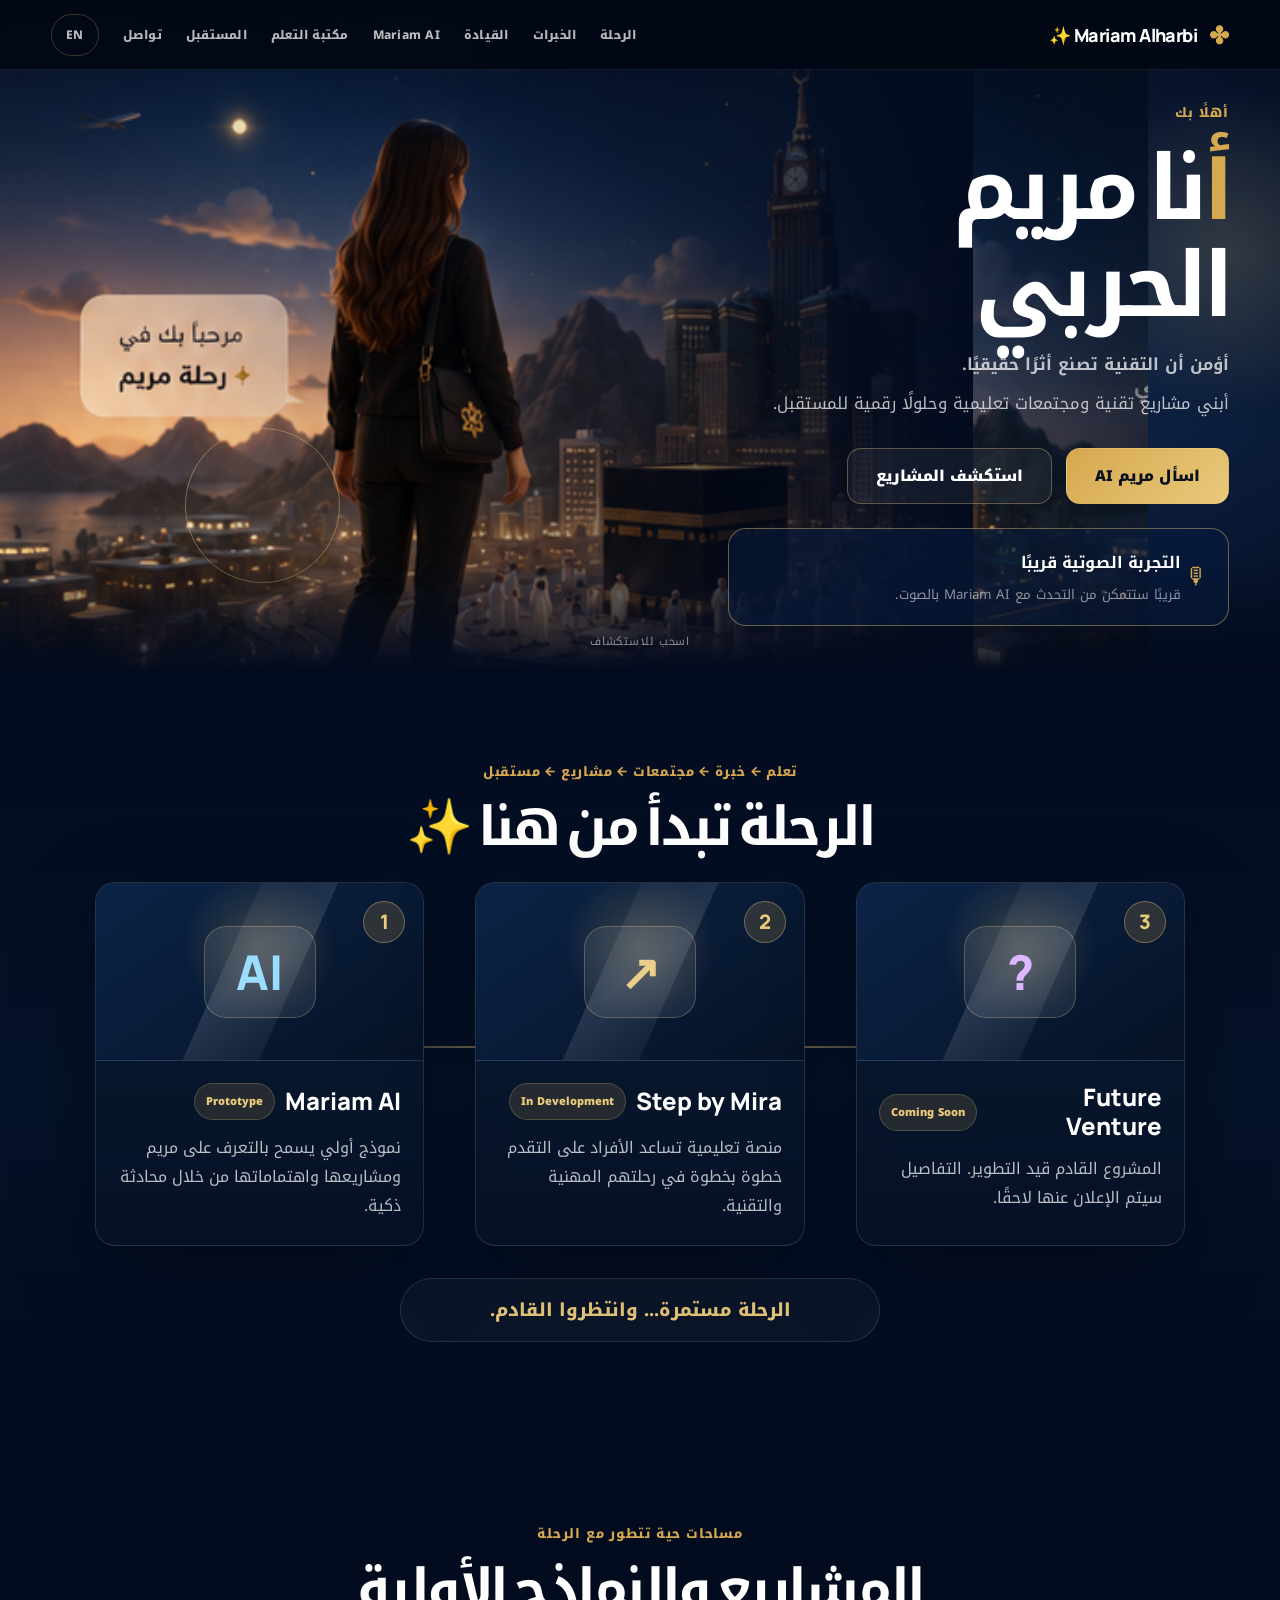
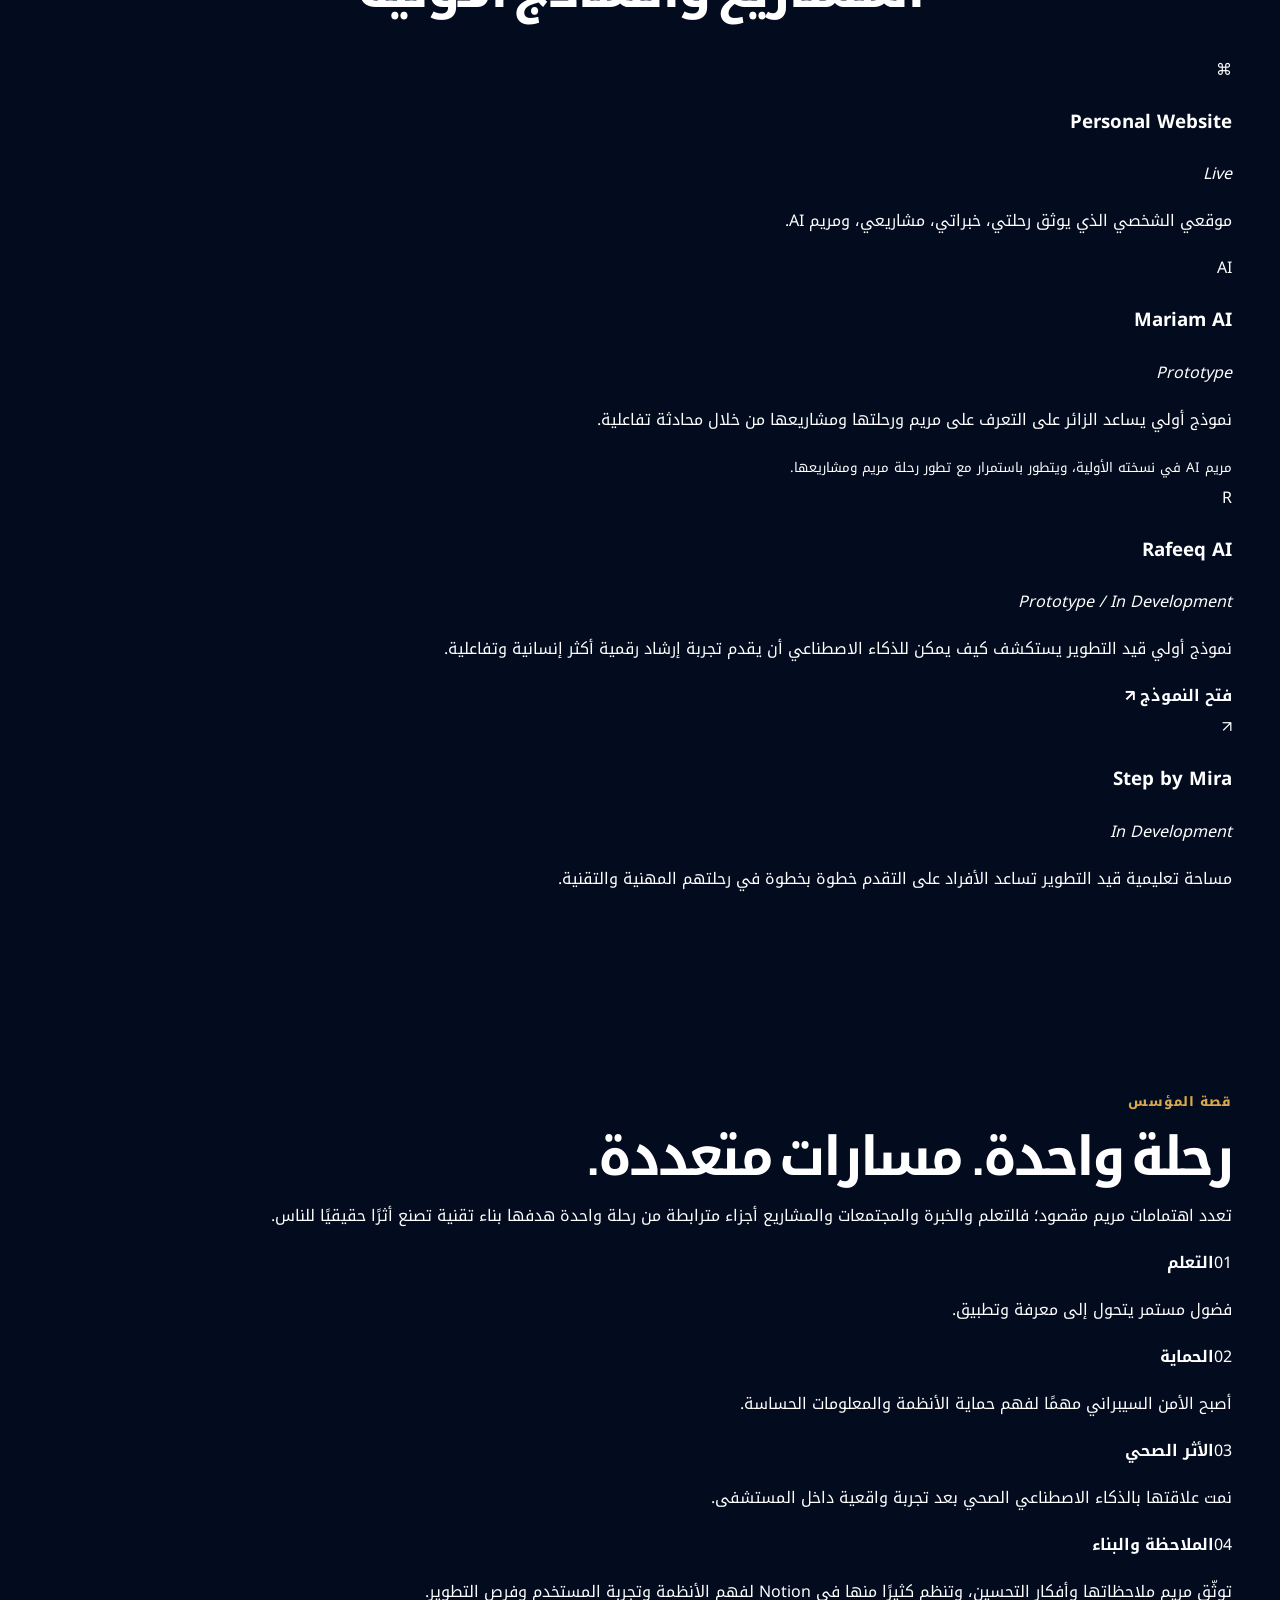
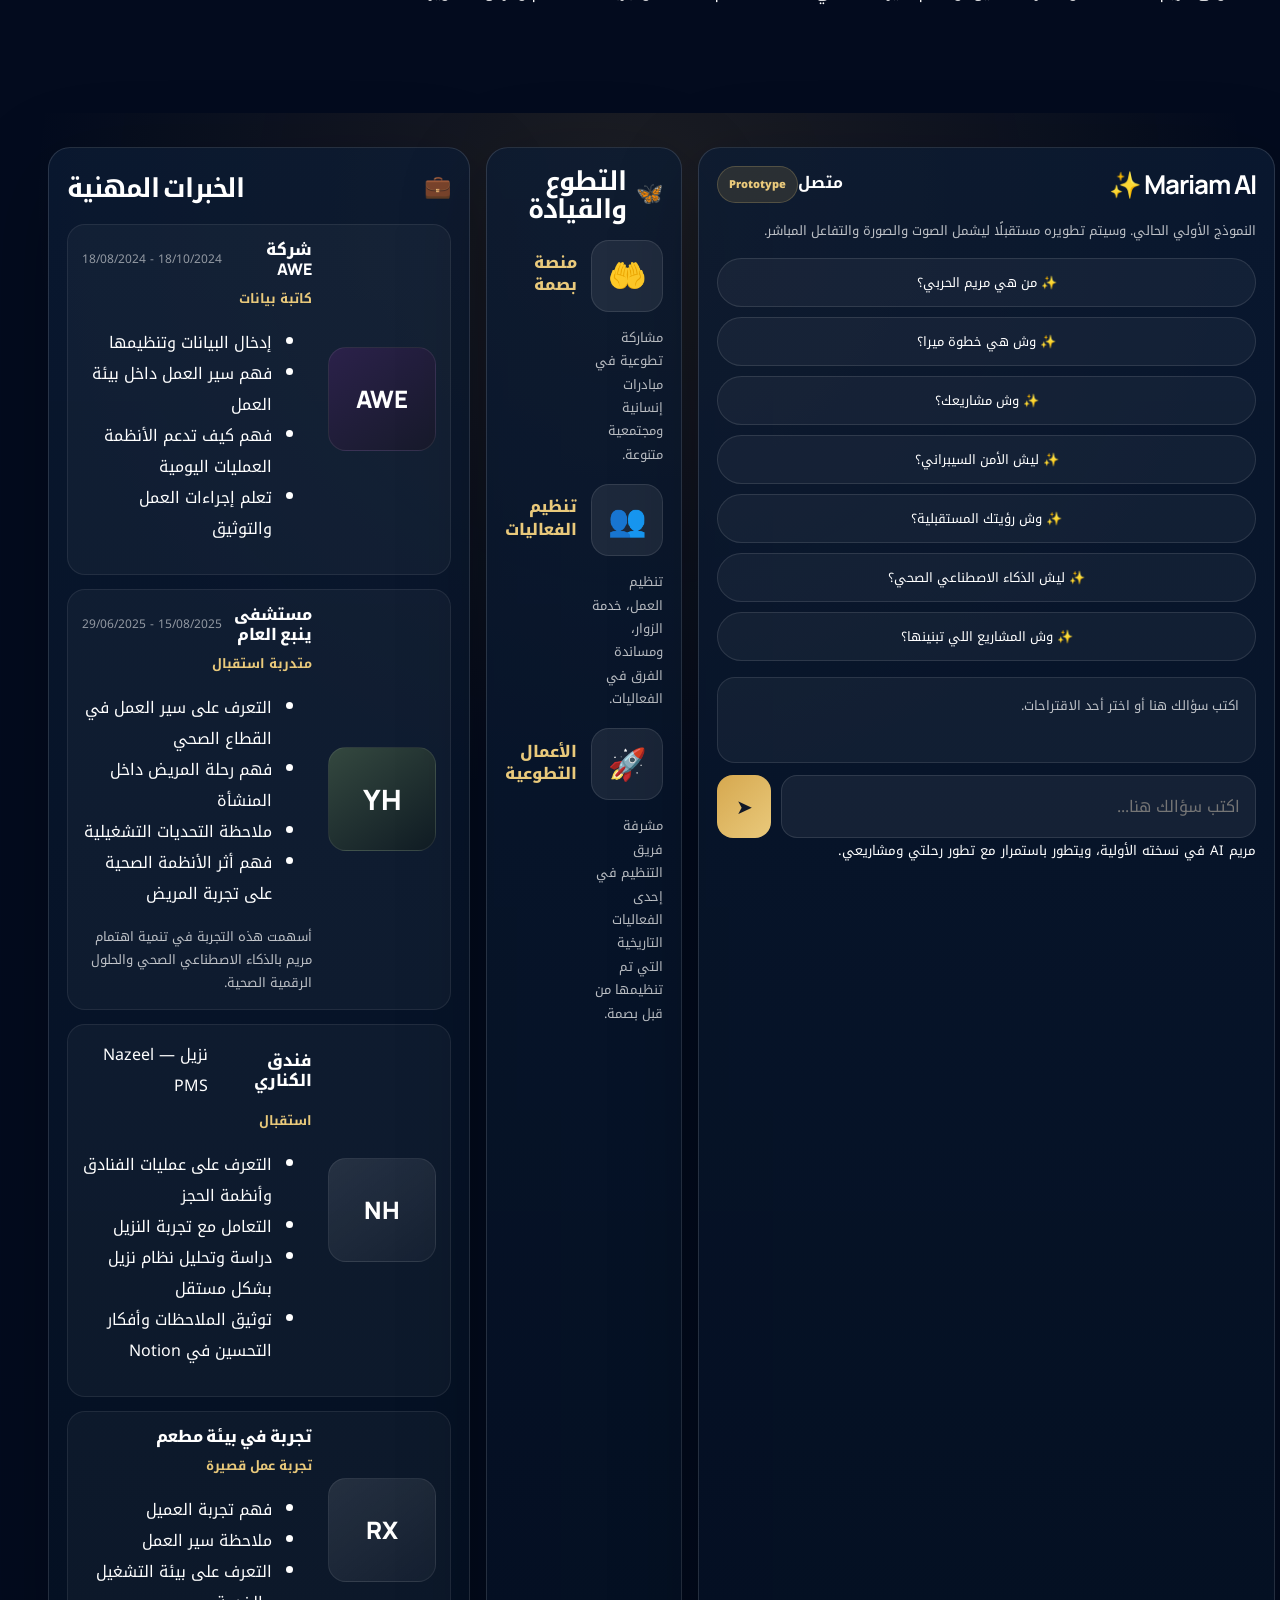
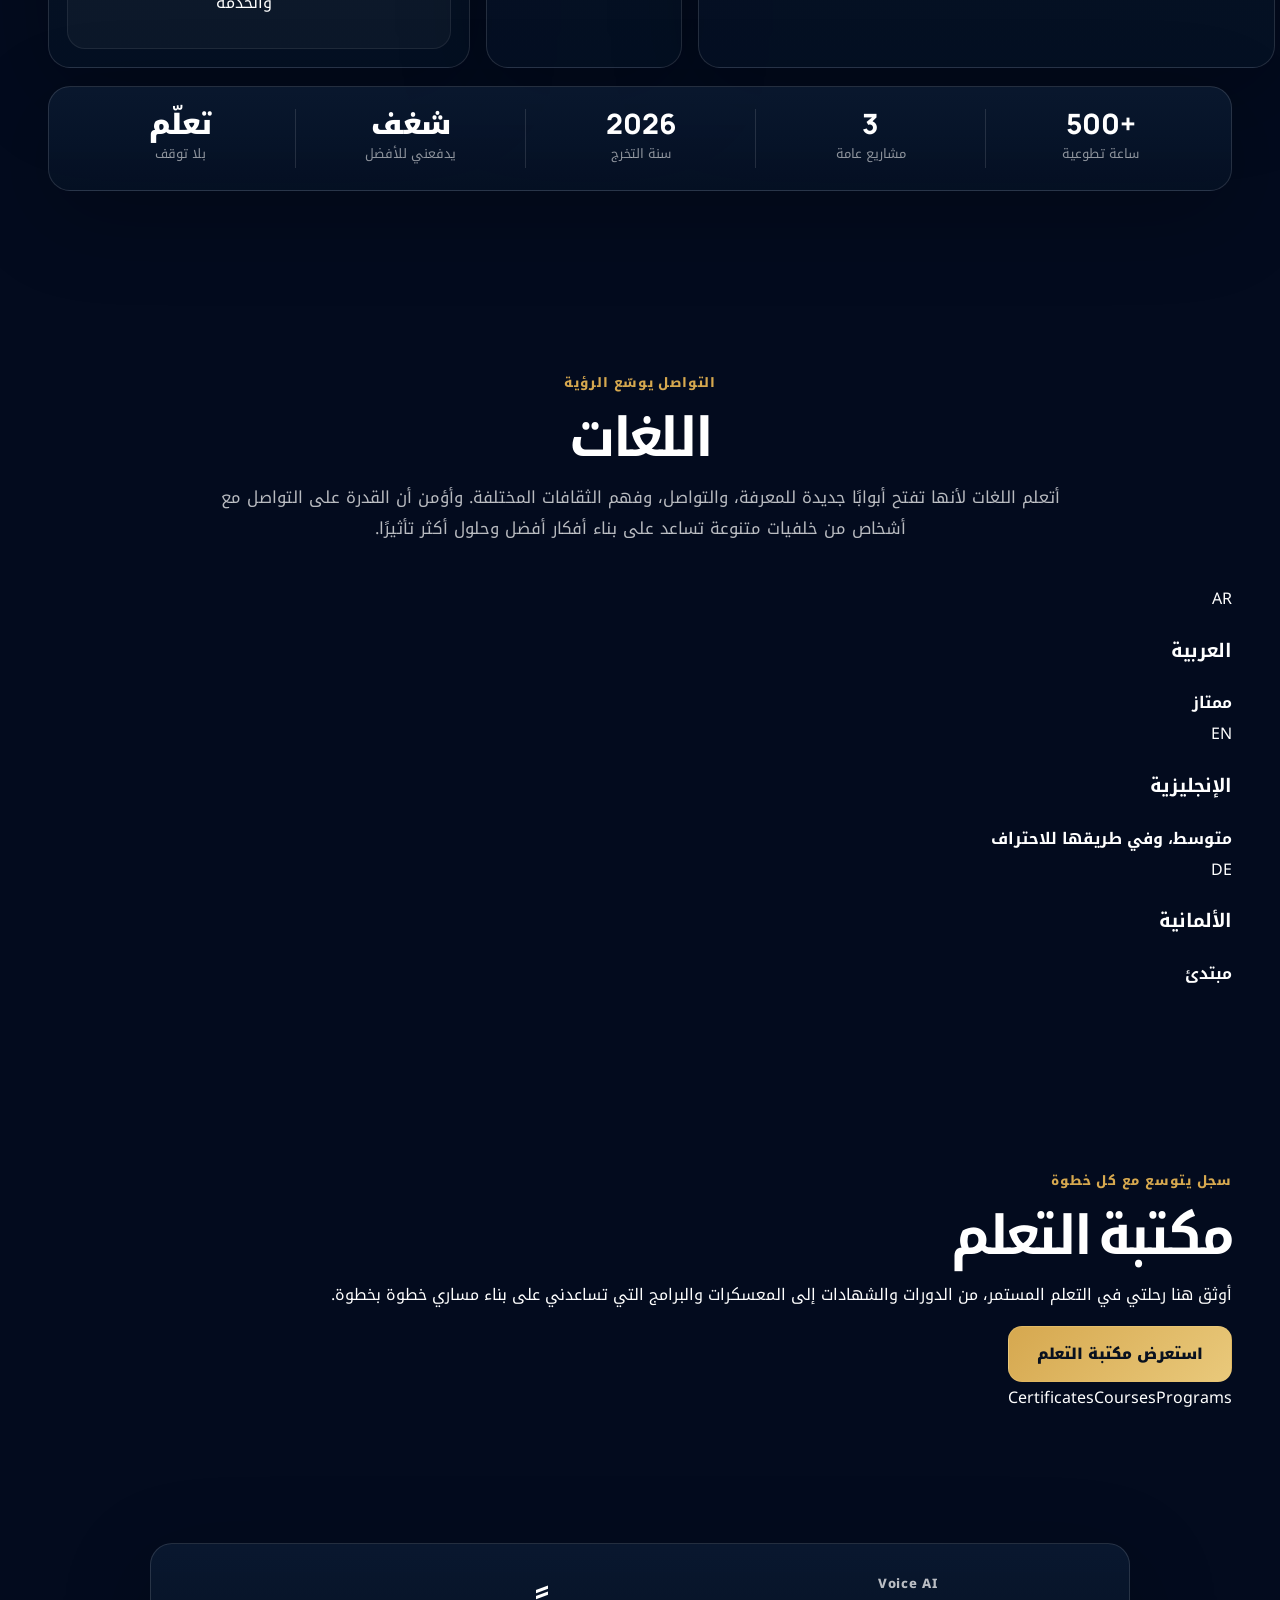
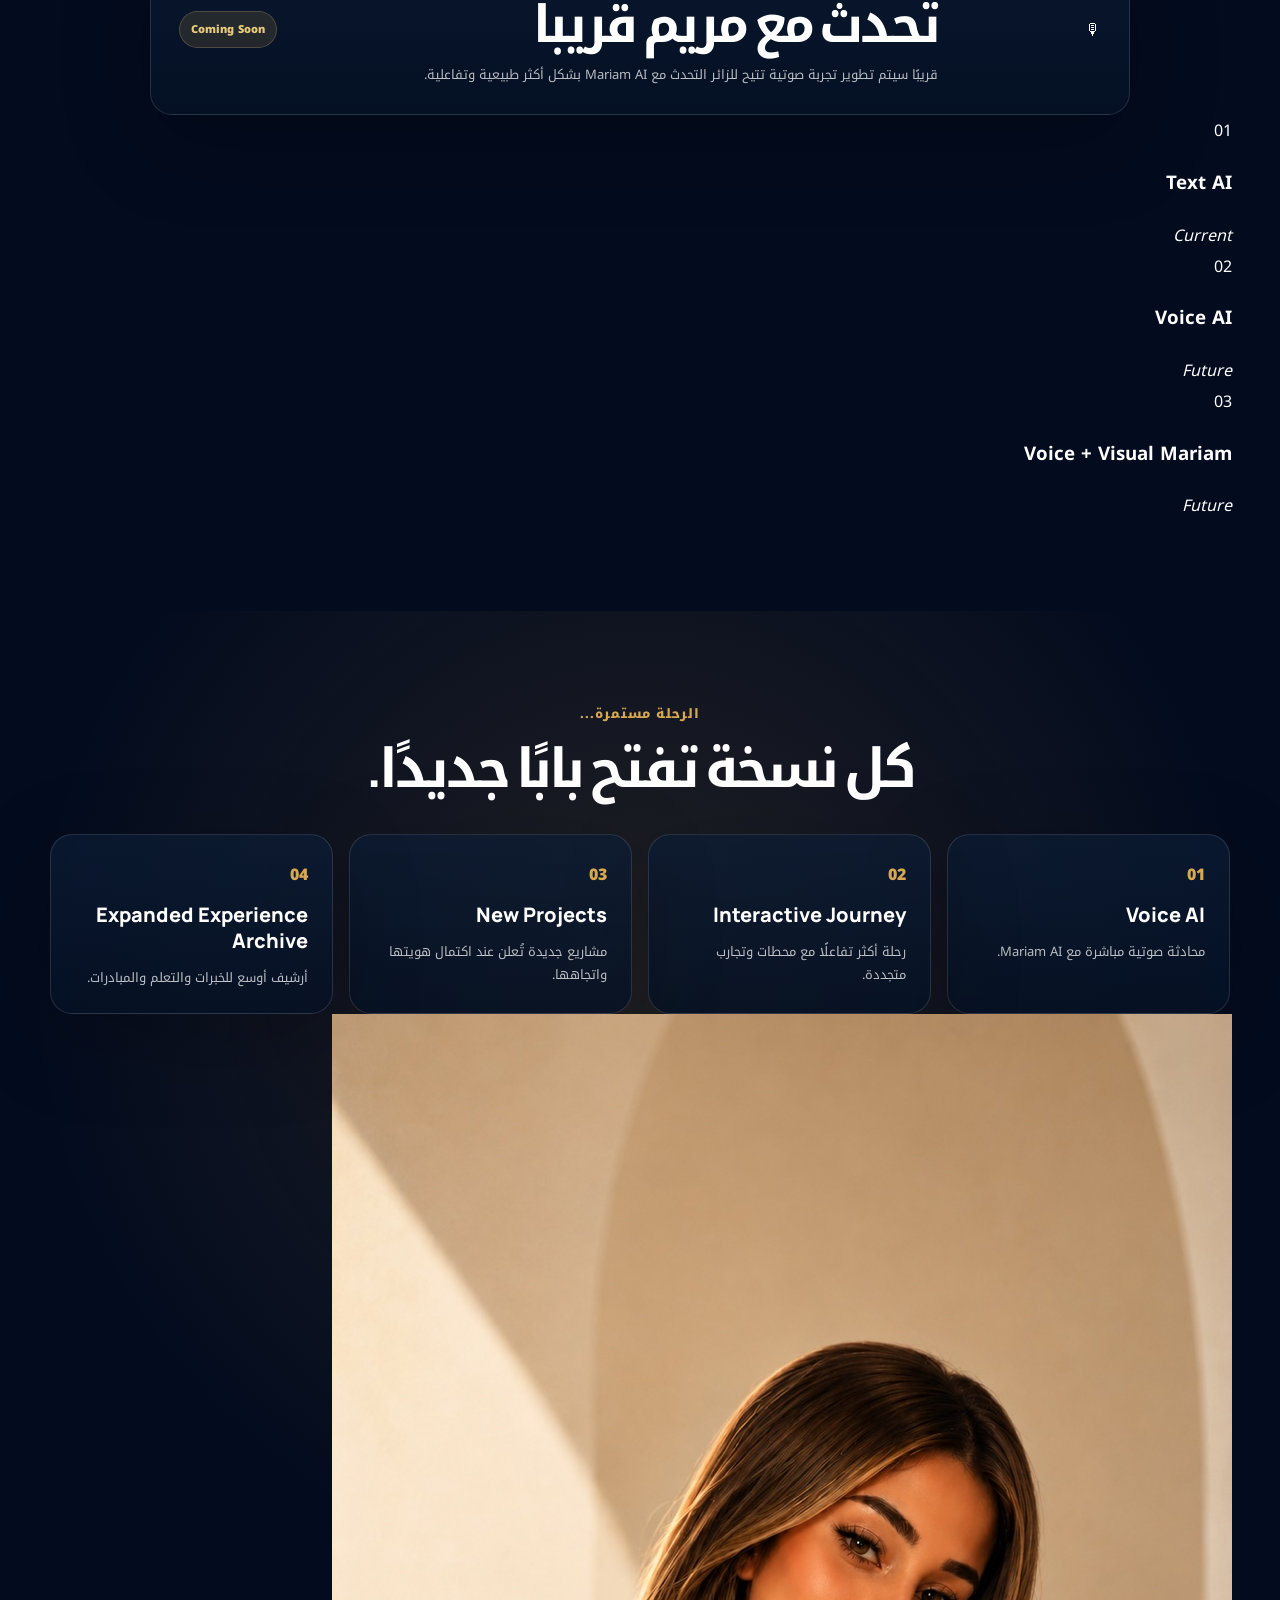
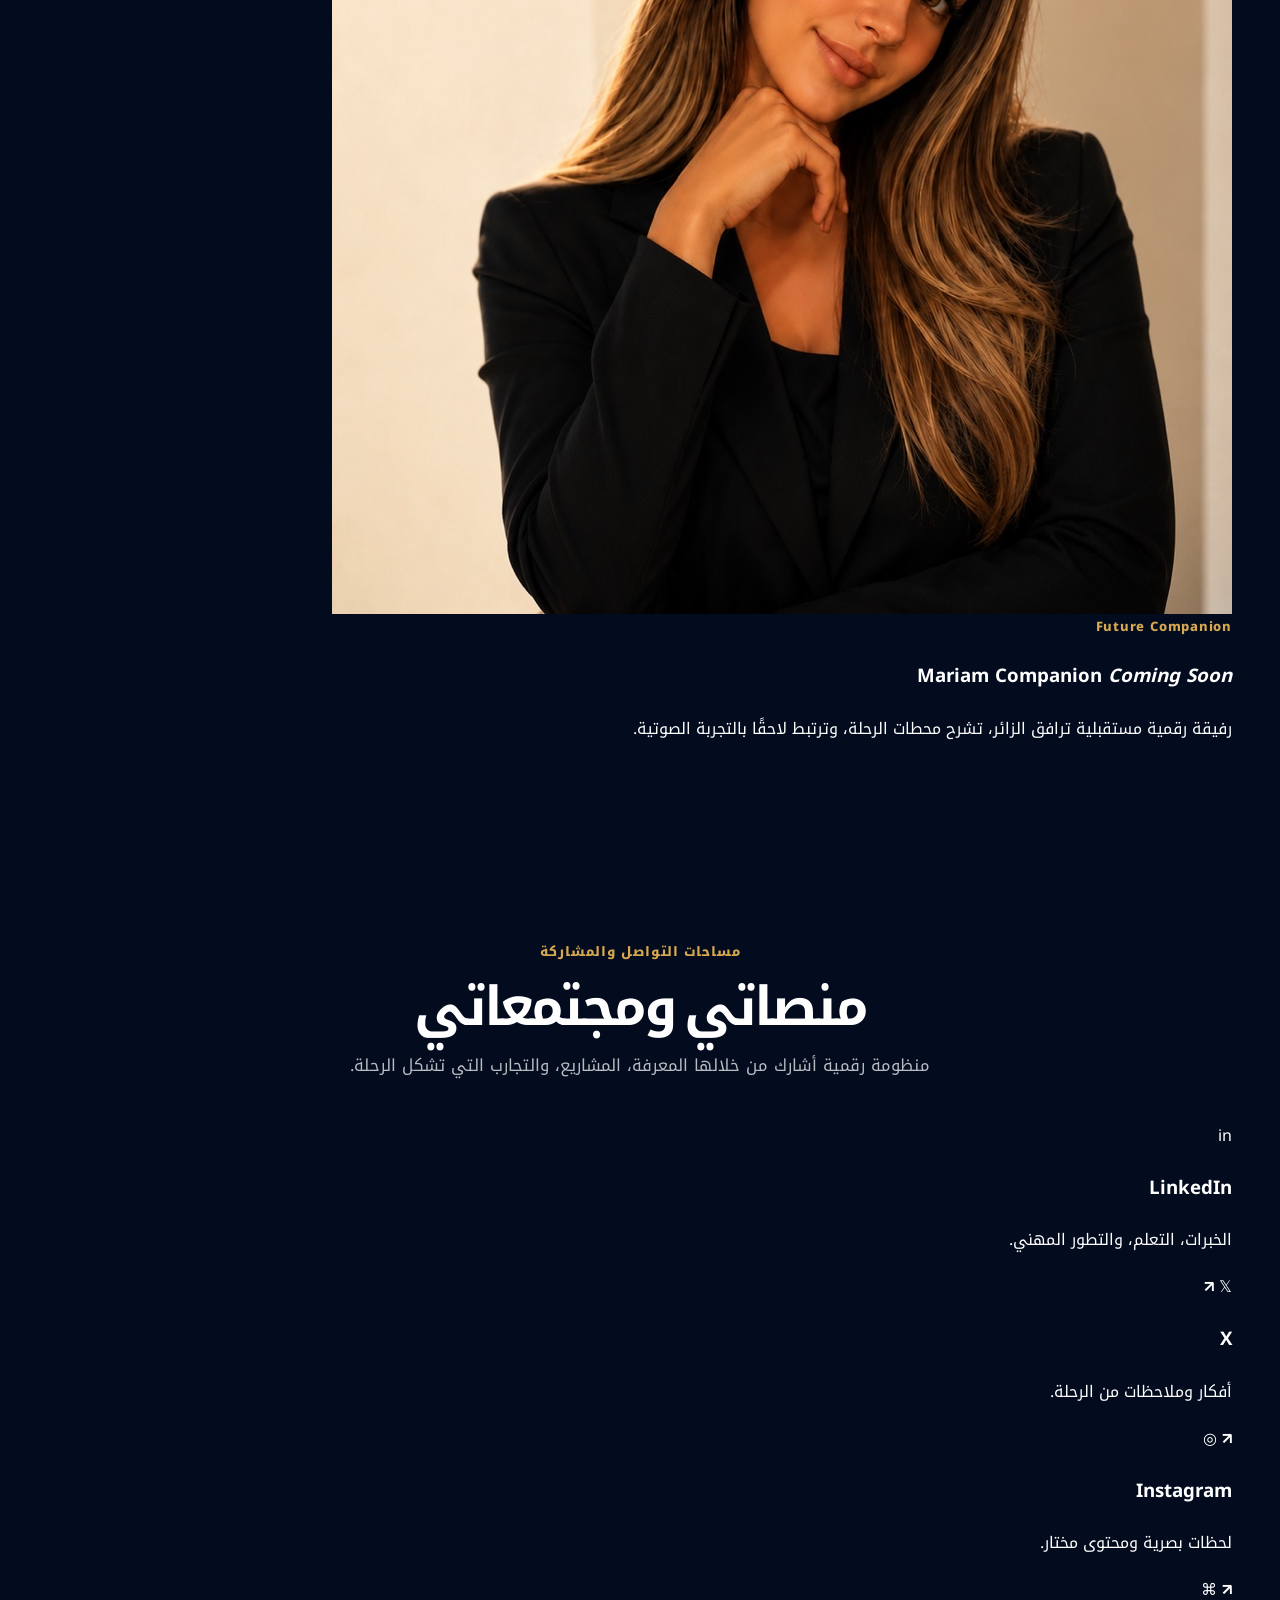
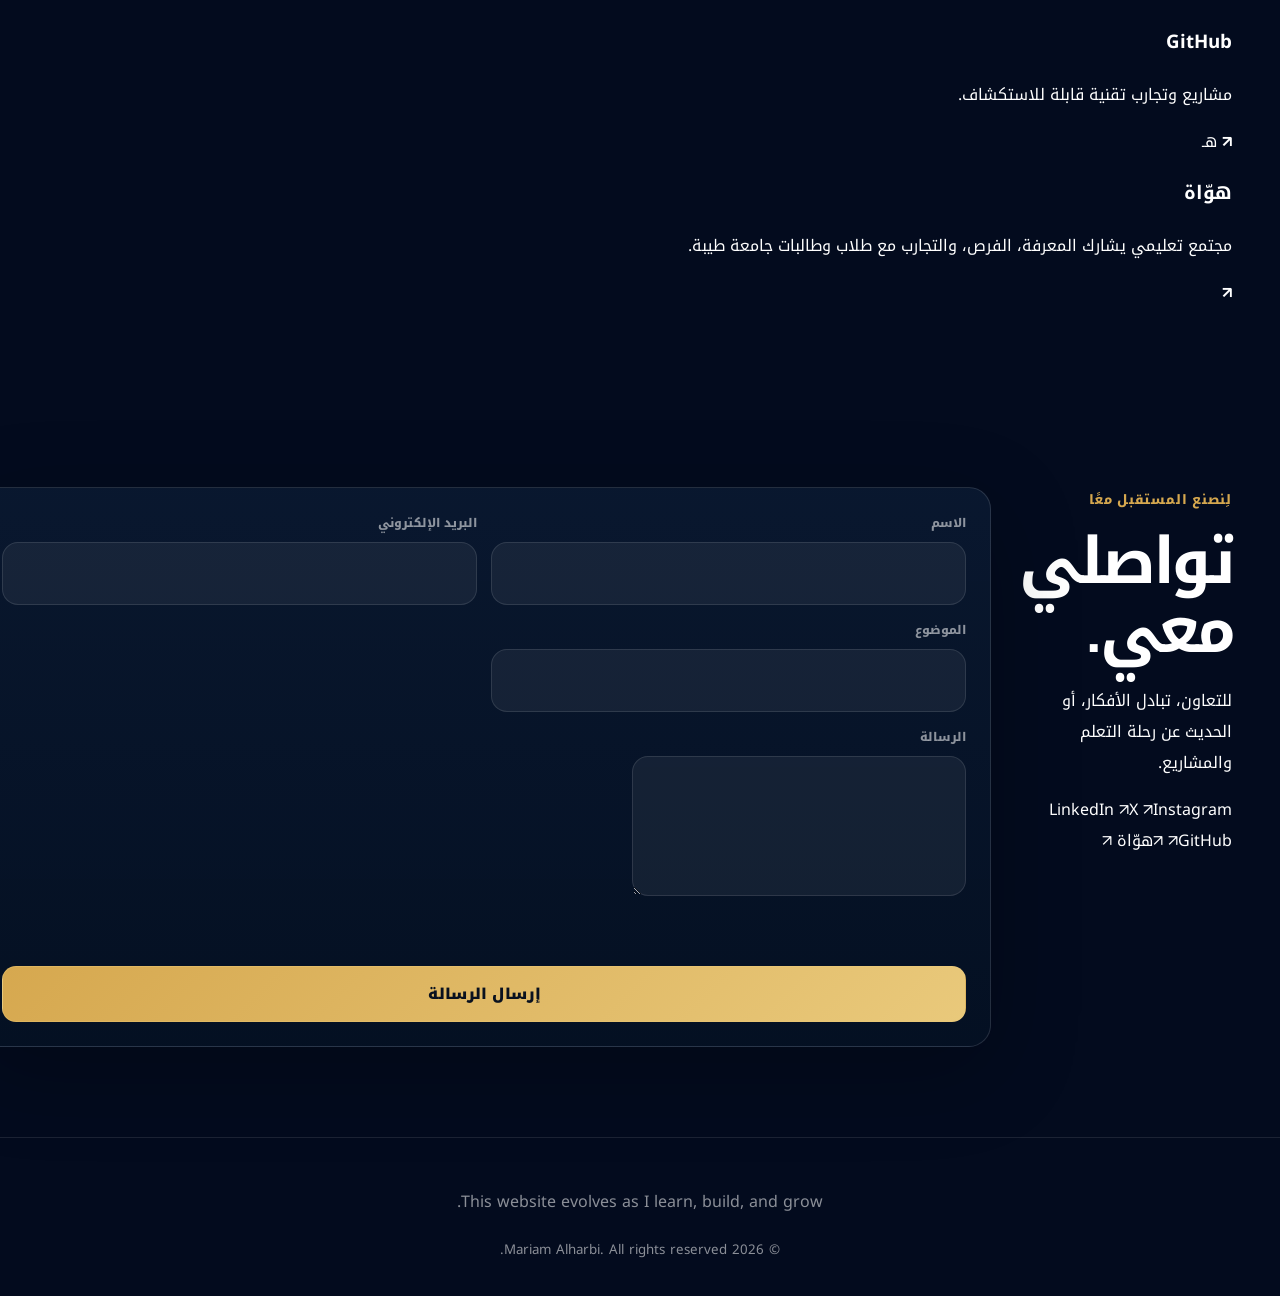
==== commit d705b17c: "css/archive.css" ====
--- a/index.html
+++ b/index.html
@@ -4,7 +4,7 @@
   <meta charset="UTF-8">
   <meta name="viewport" content="width=device-width, initial-scale=1.0">
   <meta name="description" content="مريم الحربي مؤسسة وصانعة تقنية تبني مشاريع رقمية ومجتمعات تعليمية وتجربة ذكاء اصطناعي شخصية للمستقبل.">
-  <title>Mariam Alharbi | Founder Journey 2026</title>
+  <title>Mariam Alharbi | Founder Journey V4</title>
   <link rel="preconnect" href="https://fonts.googleapis.com">
   <link rel="preconnect" href="https://fonts.gstatic.com" crossorigin>
   <link href="https://fonts.googleapis.com/css2?family=DM+Sans:wght@400;500;600;700;800&family=Manrope:wght@500;600;700;800&family=Noto+Kufi+Arabic:wght@400;500;600;700;800&display=swap" rel="stylesheet">
@@ -25,6 +25,7 @@
       <a href="#experience" data-i18n="navExperience">الخبرات</a>
       <a href="#leadership" data-i18n="navLeadership">القيادة</a>
       <a href="#mariam-ai" data-i18n="navAi">Mariam AI</a>
+      <a href="learning-archive.html" data-i18n="navLearning">مكتبة التعلم</a>
       <a href="#future" data-i18n="navFuture">المستقبل</a>
       <a href="#contact" data-i18n="navContact">تواصل</a>
       <button class="lang-switch" id="langSwitch" type="button" aria-label="Switch language">EN</button>
@@ -58,6 +59,7 @@
   <main id="main">
     <section class="journey section" id="journey">
       <div class="section-head reveal">
+        <p class="eyebrow" data-i18n="journeyKicker">تعلم ← خبرة ← مجتمعات ← مشاريع ← مستقبل</p>
         <h2 data-i18n="journeyTitle">الرحلة تبدأ من هنا ✨</h2>
       </div>
       <div class="project-showcase journey-cards">
@@ -90,6 +92,35 @@
         </article>
       </div>
       <p class="journey-note reveal" data-i18n="journeyNote">الرحلة مستمرة... وانتظروا القادم.</p>
+    </section>
+
+    <section class="prototypes section" id="prototypes">
+      <div class="section-head reveal">
+        <p class="eyebrow" data-i18n="prototypesKicker">مساحات حية تتطور مع الرحلة</p>
+        <h2 data-i18n="prototypesTitle">المشاريع والنماذج الأولية</h2>
+      </div>
+      <div class="prototype-grid">
+        <article class="prototype-card reveal"><div class="prototype-icon">⌘</div><div class="prototype-head"><h3>Personal Website</h3><em class="status-live">Live</em></div><p data-i18n="websiteProjectCopy">موقعي الشخصي الذي يوثق رحلتي، خبراتي، مشاريعي، ومريم AI.</p></article>
+        <article class="prototype-card reveal"><div class="prototype-icon">AI</div><div class="prototype-head"><h3>Mariam AI</h3><em>Prototype</em></div><p data-i18n="mariamProjectCopy">نموذج أولي يساعد الزائر على التعرف على مريم ورحلتها ومشاريعها من خلال محادثة تفاعلية.</p><small data-i18n="mariamProjectNote">مريم AI في نسخته الأولية، ويتطور باستمرار مع تطور رحلة مريم ومشاريعها.</small></article>
+        <a class="prototype-card reveal" href="https://mmtt11921.github.io/rafeeq-ai/" target="_blank" rel="noopener noreferrer"><div class="prototype-icon">R</div><div class="prototype-head"><h3>Rafeeq AI</h3><em>Prototype / In Development</em></div><p data-i18n="rafeeqCopy">نموذج أولي قيد التطوير يستكشف كيف يمكن للذكاء الاصطناعي أن يقدم تجربة إرشاد رقمية أكثر إنسانية وتفاعلية.</p><b data-i18n="openPrototype">فتح النموذج ↗</b></a>
+        <article class="prototype-card reveal"><div class="prototype-icon">↗</div><div class="prototype-head"><h3>Step by Mira</h3><em>In Development</em></div><p data-i18n="stepProjectCopy">مساحة تعليمية قيد التطوير تساعد الأفراد على التقدم خطوة بخطوة في رحلتهم المهنية والتقنية.</p></article>
+      </div>
+    </section>
+
+    <section class="founder-story section" id="about">
+      <div class="story-shell reveal">
+        <div class="story-intro">
+          <p class="eyebrow" data-i18n="aboutKicker">قصة المؤسس</p>
+          <h2 data-i18n="aboutTitle">رحلة واحدة. مسارات متعددة.</h2>
+          <p data-i18n="aboutCopy">تعدد اهتمامات مريم مقصود؛ فالتعلم والخبرة والمجتمعات والمشاريع أجزاء مترابطة من رحلة واحدة هدفها بناء تقنية تصنع أثرًا حقيقيًا للناس.</p>
+        </div>
+        <div class="story-path" aria-label="Founder journey path">
+          <article><span>01</span><strong data-i18n="storyLearning">التعلم</strong><p data-i18n="storyLearningCopy">فضول مستمر يتحول إلى معرفة وتطبيق.</p></article>
+          <article><span>02</span><strong data-i18n="storyCyber">الحماية</strong><p data-i18n="storyCyberCopy">أصبح الأمن السيبراني مهمًا لفهم حماية الأنظمة والمعلومات الحساسة.</p></article>
+          <article><span>03</span><strong data-i18n="storyHealth">الأثر الصحي</strong><p data-i18n="storyHealthCopy">نمت علاقتها بالذكاء الاصطناعي الصحي بعد تجربة واقعية داخل المستشفى.</p></article>
+          <article><span>04</span><strong data-i18n="storyBuild">الملاحظة والبناء</strong><p data-i18n="storyBuildCopy">توثّق مريم ملاحظاتها وأفكار التحسين، وتنظم كثيرًا منها في Notion لفهم الأنظمة وتجربة المستخدم وفرص التطوير.</p></article>
+        </div>
+      </div>
     </section>
 
     <section class="dashboard section" id="experience">
@@ -100,17 +131,53 @@
             <article class="exp-card">
               <div class="company-mark awe-mark">AWE</div>
               <div class="exp-copy">
-                <div class="exp-head"><h3>AWE</h3><time>18/08/2024 - 18/10/2024</time></div>
-                <strong data-i18n="dataEntry">Data Entry</strong>
-                <p data-i18n="aweCopy">إدخال البيانات بدقة، تنظيمها، ودعم سير العمل بكفاءة.</p>
+                <div class="exp-head"><h3 data-i18n="aweCompany">شركة AWE</h3><time dir="ltr">18/08/2024 - 18/10/2024</time></div>
+                <strong data-i18n="dataEntry">كاتبة بيانات</strong>
+                <ul class="impact-list">
+                  <li data-i18n="aweFocus1">إدخال البيانات وتنظيمها</li>
+                  <li data-i18n="aweFocus2">فهم سير العمل داخل بيئة العمل</li>
+                  <li data-i18n="aweFocus3">فهم كيف تدعم الأنظمة العمليات اليومية</li>
+                  <li data-i18n="aweFocus4">تعلم إجراءات العمل والتوثيق</li>
+                </ul>
               </div>
             </article>
             <article class="exp-card">
               <div class="company-mark hospital-mark">YH</div>
               <div class="exp-copy">
-                <div class="exp-head"><h3>Yanbu General Hospital</h3><time>29/06/2025 - 15/08/2025</time></div>
-                <strong data-i18n="reception">Reception Trainee</strong>
-                <p data-i18n="hospitalCopy">تجربة داخل بيئة صحية لفهم سير العمل وخدمة المستفيدين.</p>
+                <div class="exp-head"><h3 data-i18n="hospitalCompany">مستشفى ينبع العام</h3><time dir="ltr">29/06/2025 - 15/08/2025</time></div>
+                <strong data-i18n="reception">متدربة استقبال</strong>
+                <ul class="impact-list">
+                  <li data-i18n="hospitalFocus1">التعرف على سير العمل في القطاع الصحي</li>
+                  <li data-i18n="hospitalFocus2">فهم رحلة المريض داخل المنشأة</li>
+                  <li data-i18n="hospitalFocus3">ملاحظة التحديات التشغيلية</li>
+                  <li data-i18n="hospitalFocus4">فهم أثر الأنظمة الصحية على تجربة المريض</li>
+                </ul>
+                <p class="experience-influence" data-i18n="hospitalInfluence">أسهمت هذه التجربة في تنمية اهتمام مريم بالذكاء الاصطناعي الصحي والحلول الرقمية الصحية.</p>
+              </div>
+            </article>
+            <article class="exp-card">
+              <div class="company-mark hotel-mark">NH</div>
+              <div class="exp-copy">
+                <div class="exp-head"><h3 data-i18n="hotelCompany">فندق الكناري</h3><span class="system-tag">نزيل — Nazeel PMS</span></div>
+                <strong data-i18n="hotelRole">استقبال</strong>
+                <ul class="impact-list">
+                  <li data-i18n="hotelFocus1">التعرف على عمليات الفنادق وأنظمة الحجز</li>
+                  <li data-i18n="hotelFocus2">التعامل مع تجربة النزيل</li>
+                  <li data-i18n="hotelFocus3">دراسة وتحليل نظام نزيل بشكل مستقل</li>
+                  <li data-i18n="hotelFocus4">توثيق الملاحظات وأفكار التحسين في Notion</li>
+                </ul>
+              </div>
+            </article>
+            <article class="exp-card">
+              <div class="company-mark restaurant-mark">RX</div>
+              <div class="exp-copy">
+                <div class="exp-head"><h3 data-i18n="restaurantCompany">تجربة في بيئة مطعم</h3></div>
+                <strong data-i18n="restaurantRole">تجربة عمل قصيرة</strong>
+                <ul class="impact-list">
+                  <li data-i18n="restaurantFocus1">فهم تجربة العميل</li>
+                  <li data-i18n="restaurantFocus2">ملاحظة سير العمل</li>
+                  <li data-i18n="restaurantFocus3">التعرف على بيئة التشغيل والخدمة</li>
+                </ul>
               </div>
             </article>
           </div>
@@ -128,7 +195,7 @@
         <article class="dash-panel ai-panel-card reveal" id="mariam-ai">
           <div class="ai-card-head">
             <h2>Mariam AI ✨</h2>
-            <em>Prototype</em>
+            <div class="ai-status"><span></span><b data-i18n="aiOnline">متصل</b><em>Prototype</em></div>
           </div>
           <p data-i18n="aiPrototype">النموذج الأولي الحالي. وسيتم تطويره مستقبلًا ليشمل الصوت والصورة والتفاعل المباشر.</p>
           <div class="chip-list" data-i18n-list="chips">
@@ -138,12 +205,14 @@
             <button class="question" type="button" data-topic="cybersecurity">✨ ليش الأمن السيبراني؟</button>
             <button class="question" type="button" data-topic="future">✨ وش رؤيتك المستقبلية؟</button>
             <button class="question" type="button" data-topic="healthcare">✨ ليش الذكاء الاصطناعي الصحي؟</button>
+            <button class="question" type="button" data-topic="projects">✨ وش المشاريع اللي تبنينها؟</button>
           </div>
           <div class="ai-response" id="aiResponse" aria-live="polite" data-i18n="aiDefault">اكتب سؤالك هنا أو اختر أحد الاقتراحات.</div>
           <form class="ai-form" id="aiForm">
             <input id="aiQuestion" type="text" autocomplete="off" aria-label="Ask Mariam AI" placeholder="اكتب سؤالك هنا..." required>
             <button class="send-btn" type="submit" aria-label="Send">➤</button>
           </form>
+          <small class="ai-evolving-note" data-i18n="aiEvolvingNote">مريم AI في نسخته الأولية، ويتطور باستمرار مع تطور رحلتي ومشاريعي.</small>
         </article>
       </div>
 
@@ -156,14 +225,45 @@
       </div>
     </section>
 
+    <section class="languages section" id="languages">
+      <div class="section-head reveal">
+        <p class="eyebrow" data-i18n="languagesKicker">التواصل يوسّع الرؤية</p>
+        <h2 data-i18n="languagesTitle">اللغات</h2>
+        <p data-i18n="languagesCopy">أتعلم اللغات لأنها تفتح أبوابًا جديدة للمعرفة، والتواصل، وفهم الثقافات المختلفة. وأؤمن أن القدرة على التواصل مع أشخاص من خلفيات متنوعة تساعد على بناء أفكار أفضل وحلول أكثر تأثيرًا.</p>
+      </div>
+      <div class="language-grid">
+        <article class="language-card reveal"><span>AR</span><h3 data-i18n="arabicLanguage">العربية</h3><strong data-i18n="arabicLevel">ممتاز</strong><div class="language-meter"><i style="--level:100%"></i></div></article>
+        <article class="language-card reveal"><span>EN</span><h3 data-i18n="englishLanguage">الإنجليزية</h3><strong data-i18n="englishLevel">متوسط، وفي طريقها للاحتراف</strong><div class="language-meter"><i style="--level:66%"></i></div></article>
+        <article class="language-card reveal"><span>DE</span><h3 data-i18n="germanLanguage">الألمانية</h3><strong data-i18n="germanLevel">مبتدئ</strong><div class="language-meter"><i style="--level:25%"></i></div></article>
+      </div>
+    </section>
+
+    <section class="learning-preview section" id="learning">
+      <div class="learning-preview-card reveal">
+        <div class="learning-preview-copy">
+          <p class="eyebrow" data-i18n="learningKicker">سجل يتوسع مع كل خطوة</p>
+          <h2 data-i18n="learningTitle">مكتبة التعلم</h2>
+          <p data-i18n="learningCopy">أوثق هنا رحلتي في التعلم المستمر، من الدورات والشهادات إلى المعسكرات والبرامج التي تساعدني على بناء مساري خطوة بخطوة.</p>
+          <a class="btn btn-gold" href="learning-archive.html" data-i18n="exploreLearning">استعرض مكتبة التعلم</a>
+        </div>
+        <div class="learning-stack" aria-hidden="true"><span>Certificates</span><span>Courses</span><span>Programs</span></div>
+      </div>
+    </section>
+
     <section class="voice-experience section" id="voice">
       <div class="voice-feature reveal">
+        <div class="voice-visual" aria-hidden="true"><span>🎙</span><i></i><i></i><i></i></div>
         <div>
           <p class="eyebrow">Voice AI</p>
-          <h2 data-i18n="voiceSectionTitle">تحدث مع مريم قريبًا</h2>
-          <p data-i18n="voiceSectionCopy">في المستقبل سيتم تطوير Mariam AI ليتحدث بصوت مريم الحقيقي ويقدم تجربة أكثر واقعية وتفاعلية.</p>
+          <h2 data-i18n="voiceSectionTitle">تحدث مع مريم قريباً</h2>
+          <p data-i18n="voiceSectionCopy">قريبًا سيتم تطوير تجربة صوتية تتيح للزائر التحدث مع Mariam AI بشكل أكثر طبيعية وتفاعلية.</p>
         </div>
         <em>Coming Soon</em>
+      </div>
+      <div class="voice-phases reveal">
+        <article class="active"><span>01</span><h3>Text AI</h3><em>Current</em></article>
+        <article><span>02</span><h3>Voice AI</h3><em>Future</em></article>
+        <article><span>03</span><h3>Voice + Visual Mariam</h3><em>Future</em></article>
       </div>
     </section>
 
@@ -178,19 +278,37 @@
         <article class="road-card reveal"><span>03</span><h3 data-i18n="rProjectsTitle">New Projects</h3><p data-i18n="rProjects">مشاريع جديدة تُعلن عند اكتمال هويتها واتجاهها.</p></article>
         <article class="road-card reveal"><span>04</span><h3 data-i18n="rArchiveTitle">Expanded Experience Archive</h3><p data-i18n="rArchive">أرشيف أوسع للخبرات والتعلم والمبادرات.</p></article>
       </div>
+      <div class="companion-teaser reveal">
+        <div class="companion-avatar"><img src="assets/images/profile-photo.jpg" alt=""></div>
+        <div>
+          <p class="eyebrow">Future Companion</p>
+          <h3>Mariam Companion <em>Coming Soon</em></h3>
+          <p data-i18n="companionCopy">رفيقة رقمية مستقبلية ترافق الزائر، تشرح محطات الرحلة، وترتبط لاحقًا بالتجربة الصوتية.</p>
+        </div>
+      </div>
+    </section>
+
+    <section class="ecosystem section" id="ecosystem">
+      <div class="section-head reveal">
+        <p class="eyebrow" data-i18n="ecosystemKicker">مساحات التواصل والمشاركة</p>
+        <h2 data-i18n="ecosystemTitle">منصاتي ومجتمعاتي</h2>
+        <p data-i18n="ecosystemCopy">منظومة رقمية أشارك من خلالها المعرفة، المشاريع، والتجارب التي تشكل الرحلة.</p>
+      </div>
+      <div class="ecosystem-grid">
+        <a class="ecosystem-card reveal" href="https://www.linkedin.com/in/mmtt11921/" target="_blank" rel="noopener noreferrer"><span>in</span><h3>LinkedIn</h3><p data-i18n="linkedinCopy">الخبرات، التعلم، والتطور المهني.</p><b>↗</b></a>
+        <a class="ecosystem-card reveal" href="https://x.com/MiraVibesX" target="_blank" rel="noopener noreferrer"><span>𝕏</span><h3>X</h3><p data-i18n="xCopy">أفكار وملاحظات من الرحلة.</p><b>↗</b></a>
+        <a class="ecosystem-card reveal" href="https://www.instagram.com/miravibest/" target="_blank" rel="noopener noreferrer"><span>◎</span><h3>Instagram</h3><p data-i18n="instagramCopy">لحظات بصرية ومحتوى مختار.</p><b>↗</b></a>
+        <a class="ecosystem-card reveal" href="https://github.com/mmtt11921" target="_blank" rel="noopener noreferrer"><span>⌘</span><h3>GitHub</h3><p data-i18n="githubCopy">مشاريع وتجارب تقنية قابلة للاستكشاف.</p><b>↗</b></a>
+        <a class="ecosystem-card hawat-card reveal" href="https://t.me/Hwaat_32178" target="_blank" rel="noopener noreferrer"><span>هـ</span><h3>هوّاة</h3><p data-i18n="hawatPlatformCopy">مجتمع تعليمي يشارك المعرفة، الفرص، والتجارب مع طلاب وطالبات جامعة طيبة.</p><b>↗</b></a>
+      </div>
     </section>
 
     <section class="contact section" id="contact">
       <div class="contact-copy reveal">
         <p class="eyebrow" data-i18n="contactKicker">لِنصنع المستقبل معًا</p>
         <h2 data-i18n="contactTitle">تواصلي معي.</h2>
-        <div class="socials">
-          <a href="https://www.linkedin.com/in/mmtt11921/" target="_blank" rel="noopener noreferrer">LinkedIn</a>
-          <a href="https://x.com/MiraVibesX" target="_blank" rel="noopener noreferrer">X</a>
-          <a href="https://www.instagram.com/miravibest/" target="_blank" rel="noopener noreferrer">Instagram</a>
-          <a href="https://www.tiktok.com/@miravibesx" target="_blank" rel="noopener noreferrer">TikTok</a>
-          <a href="https://github.com/mmtt11921" target="_blank" rel="noopener noreferrer">GitHub</a>
-        </div>
+        <p class="contact-lead" data-i18n="contactLead">للتعاون، تبادل الأفكار، أو الحديث عن رحلة التعلم والمشاريع.</p>
+        <div class="contact-socials"><a href="https://www.linkedin.com/in/mmtt11921/" target="_blank" rel="noopener noreferrer">LinkedIn <span>↗</span></a><a href="https://x.com/MiraVibesX" target="_blank" rel="noopener noreferrer">X <span>↗</span></a><a href="https://www.instagram.com/miravibest/" target="_blank" rel="noopener noreferrer">Instagram <span>↗</span></a><a href="https://github.com/mmtt11921" target="_blank" rel="noopener noreferrer">GitHub <span>↗</span></a><a href="https://t.me/Hwaat_32178" target="_blank" rel="noopener noreferrer">هوّاة <span>↗</span></a></div>
       </div>
       <form class="contact-form reveal" id="contactForm" action="https://formspree.io/f/mykvapbd" method="POST">
         <label><span data-i18n="name">الاسم</span><input name="name" autocomplete="name" required></label>
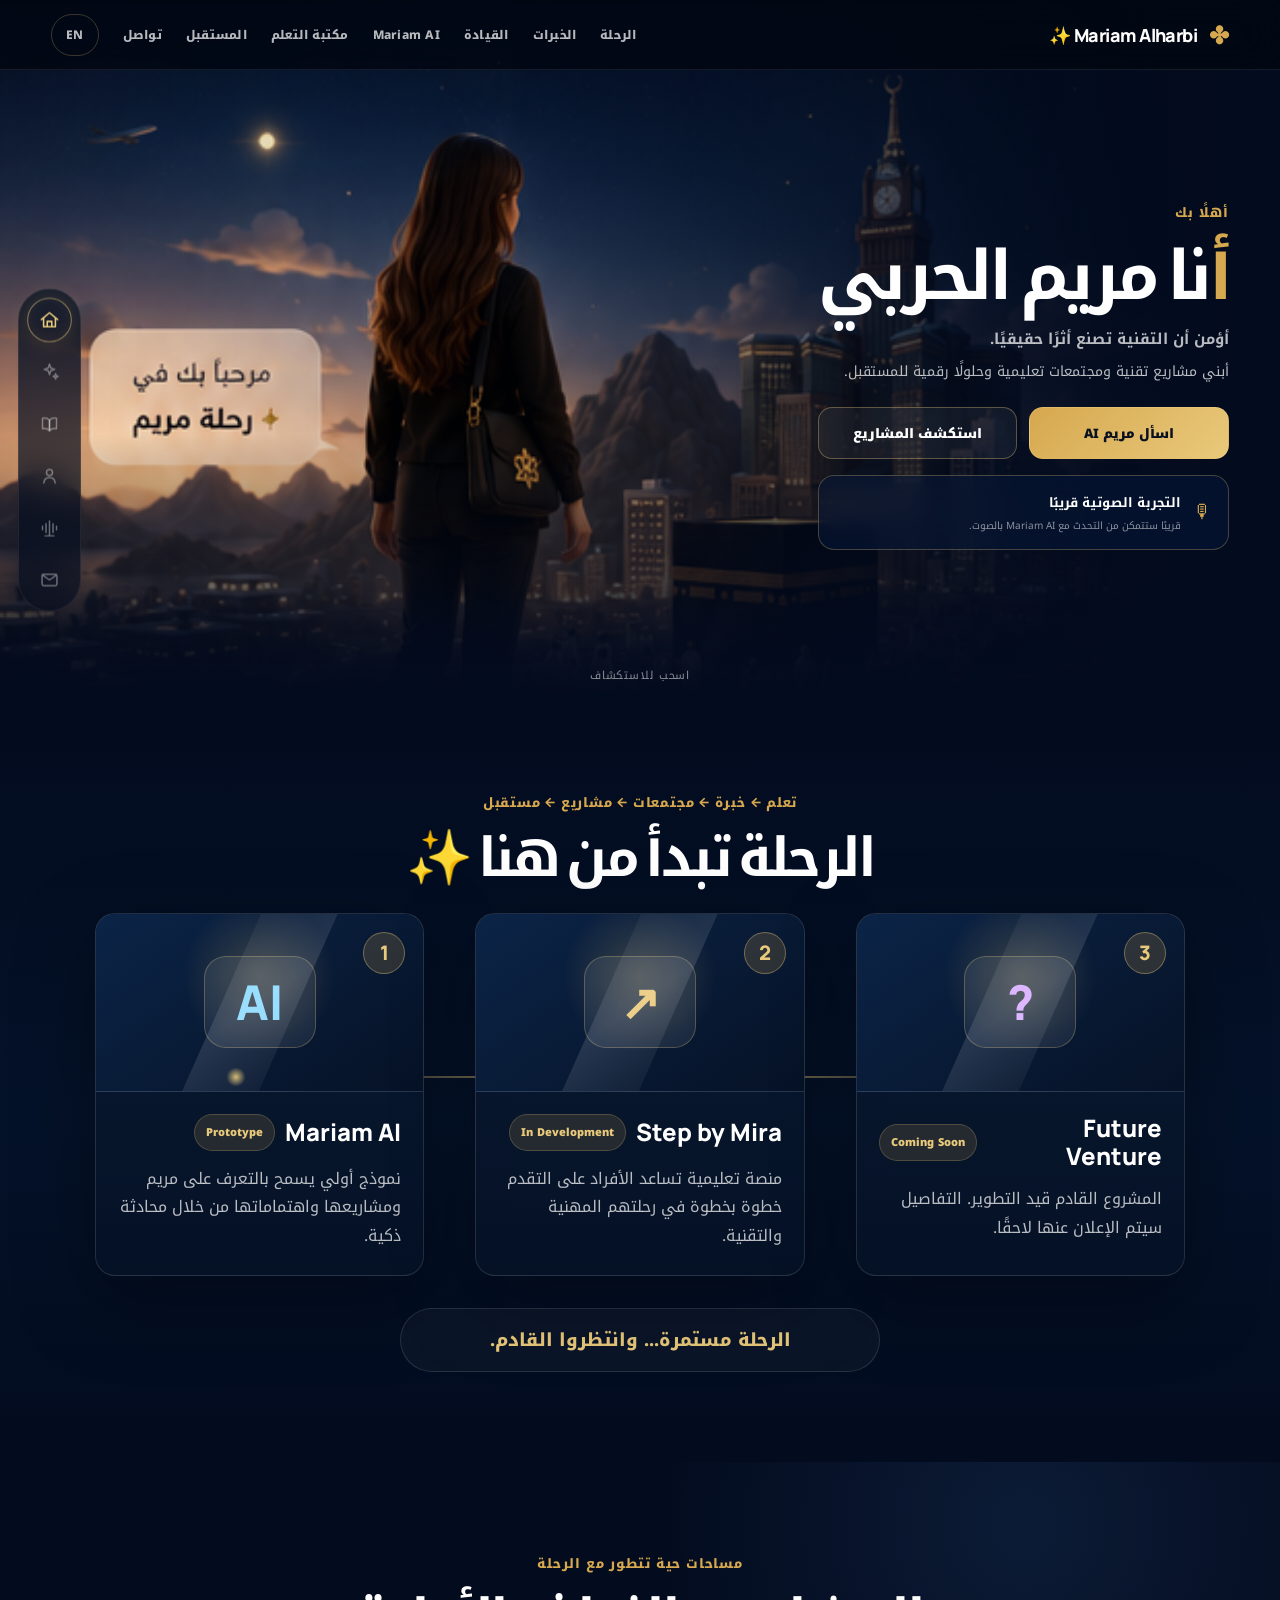
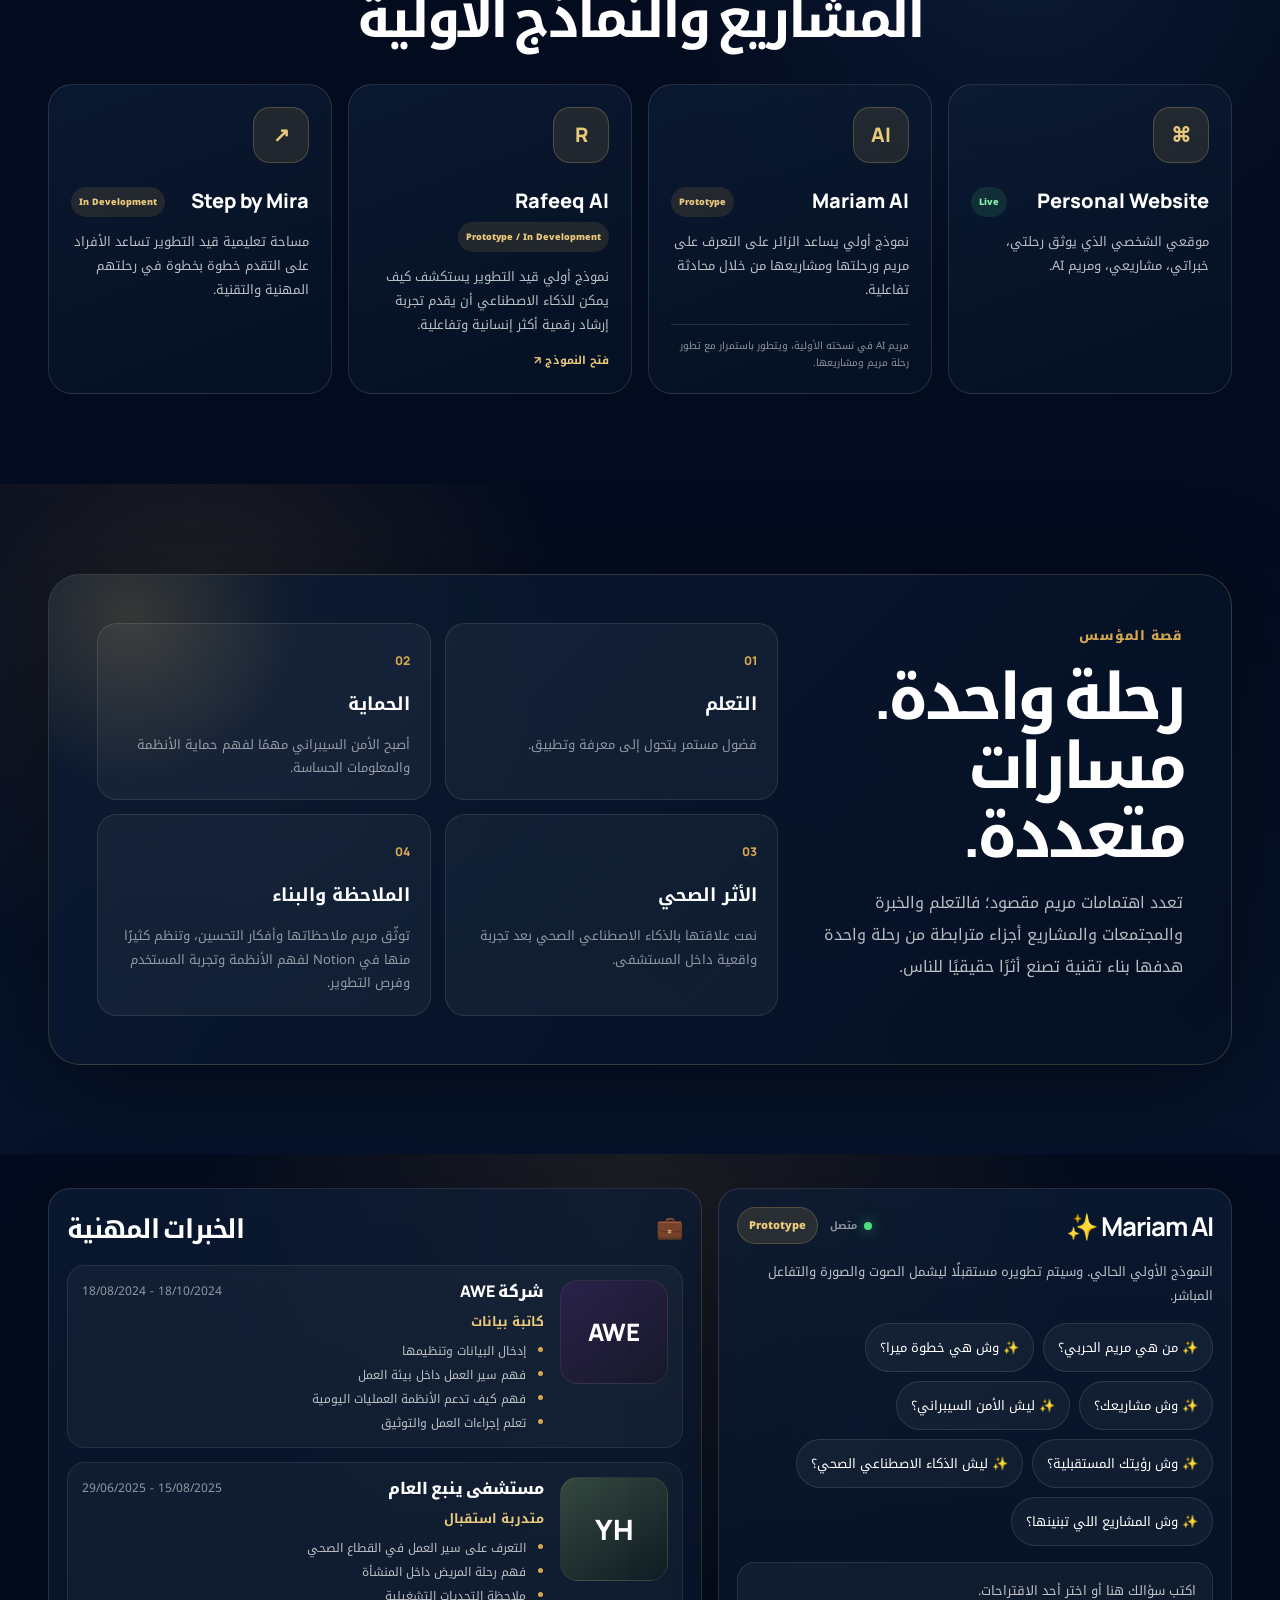
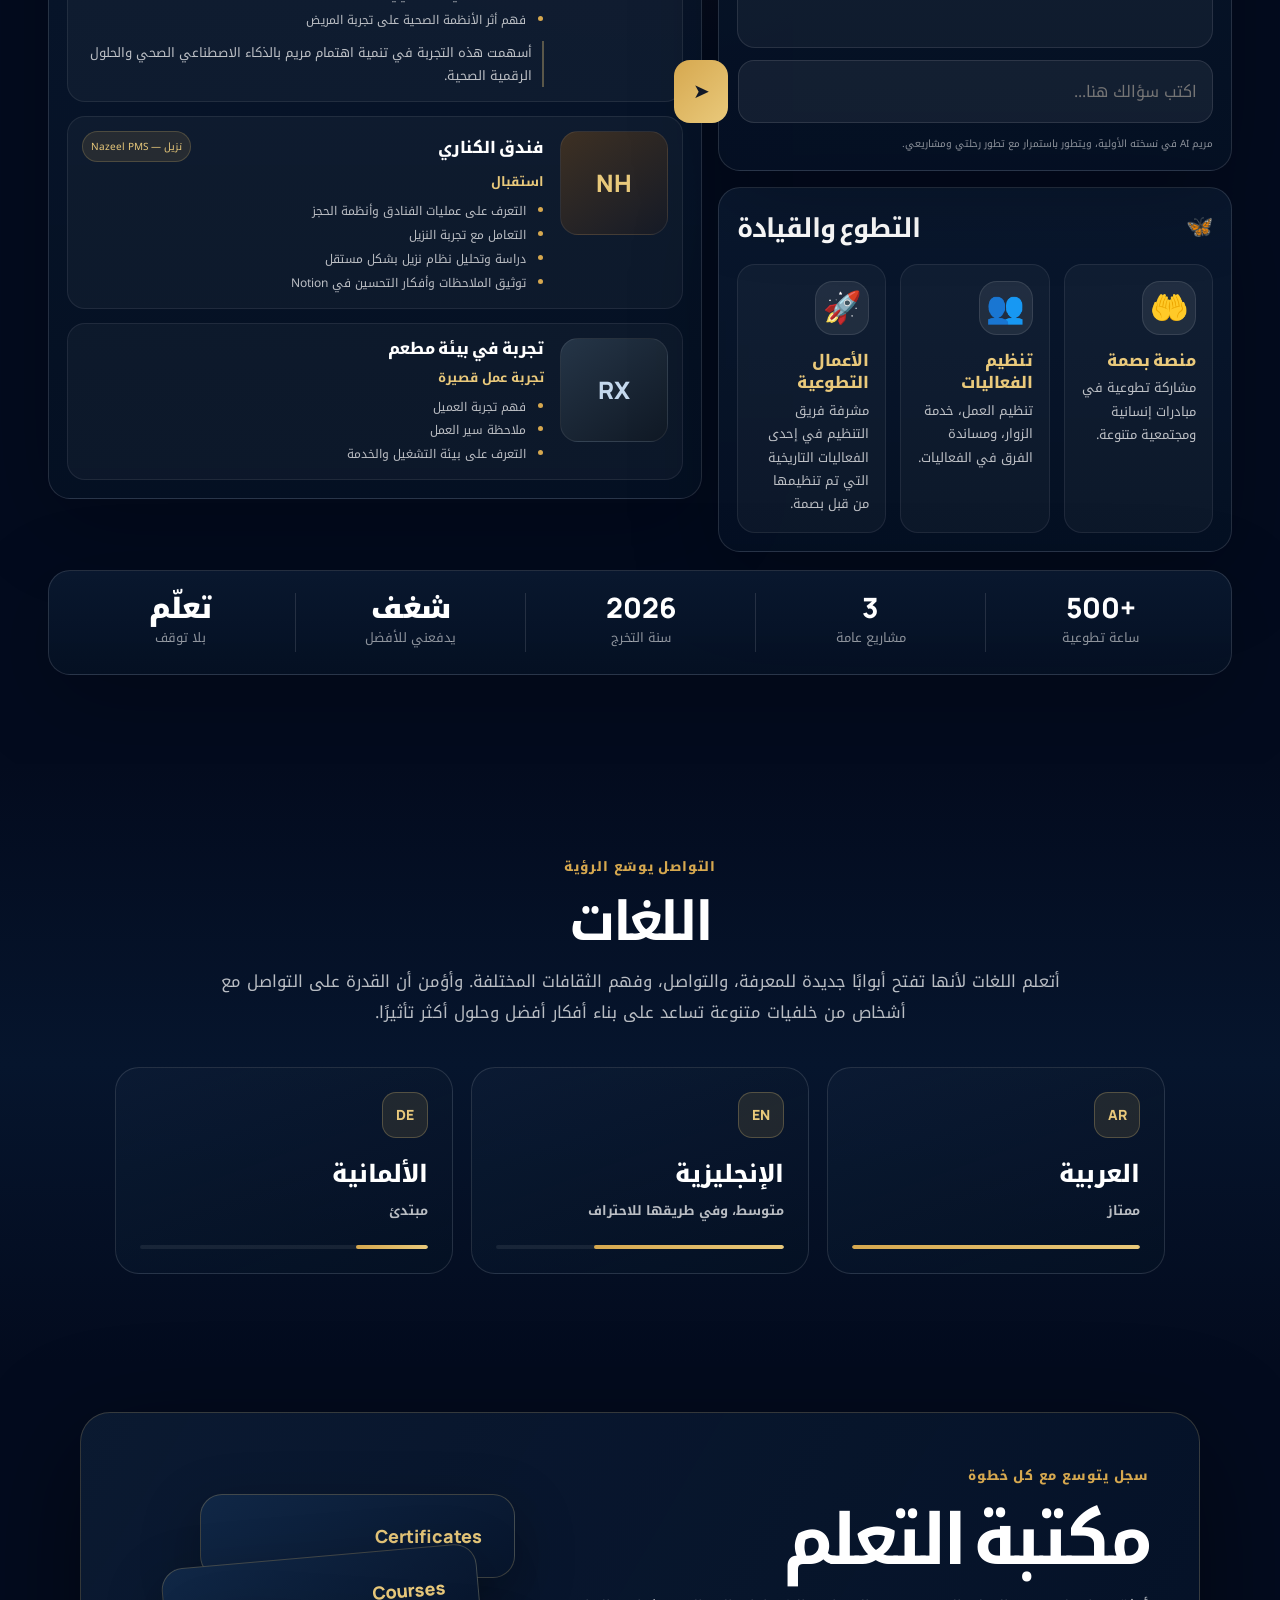
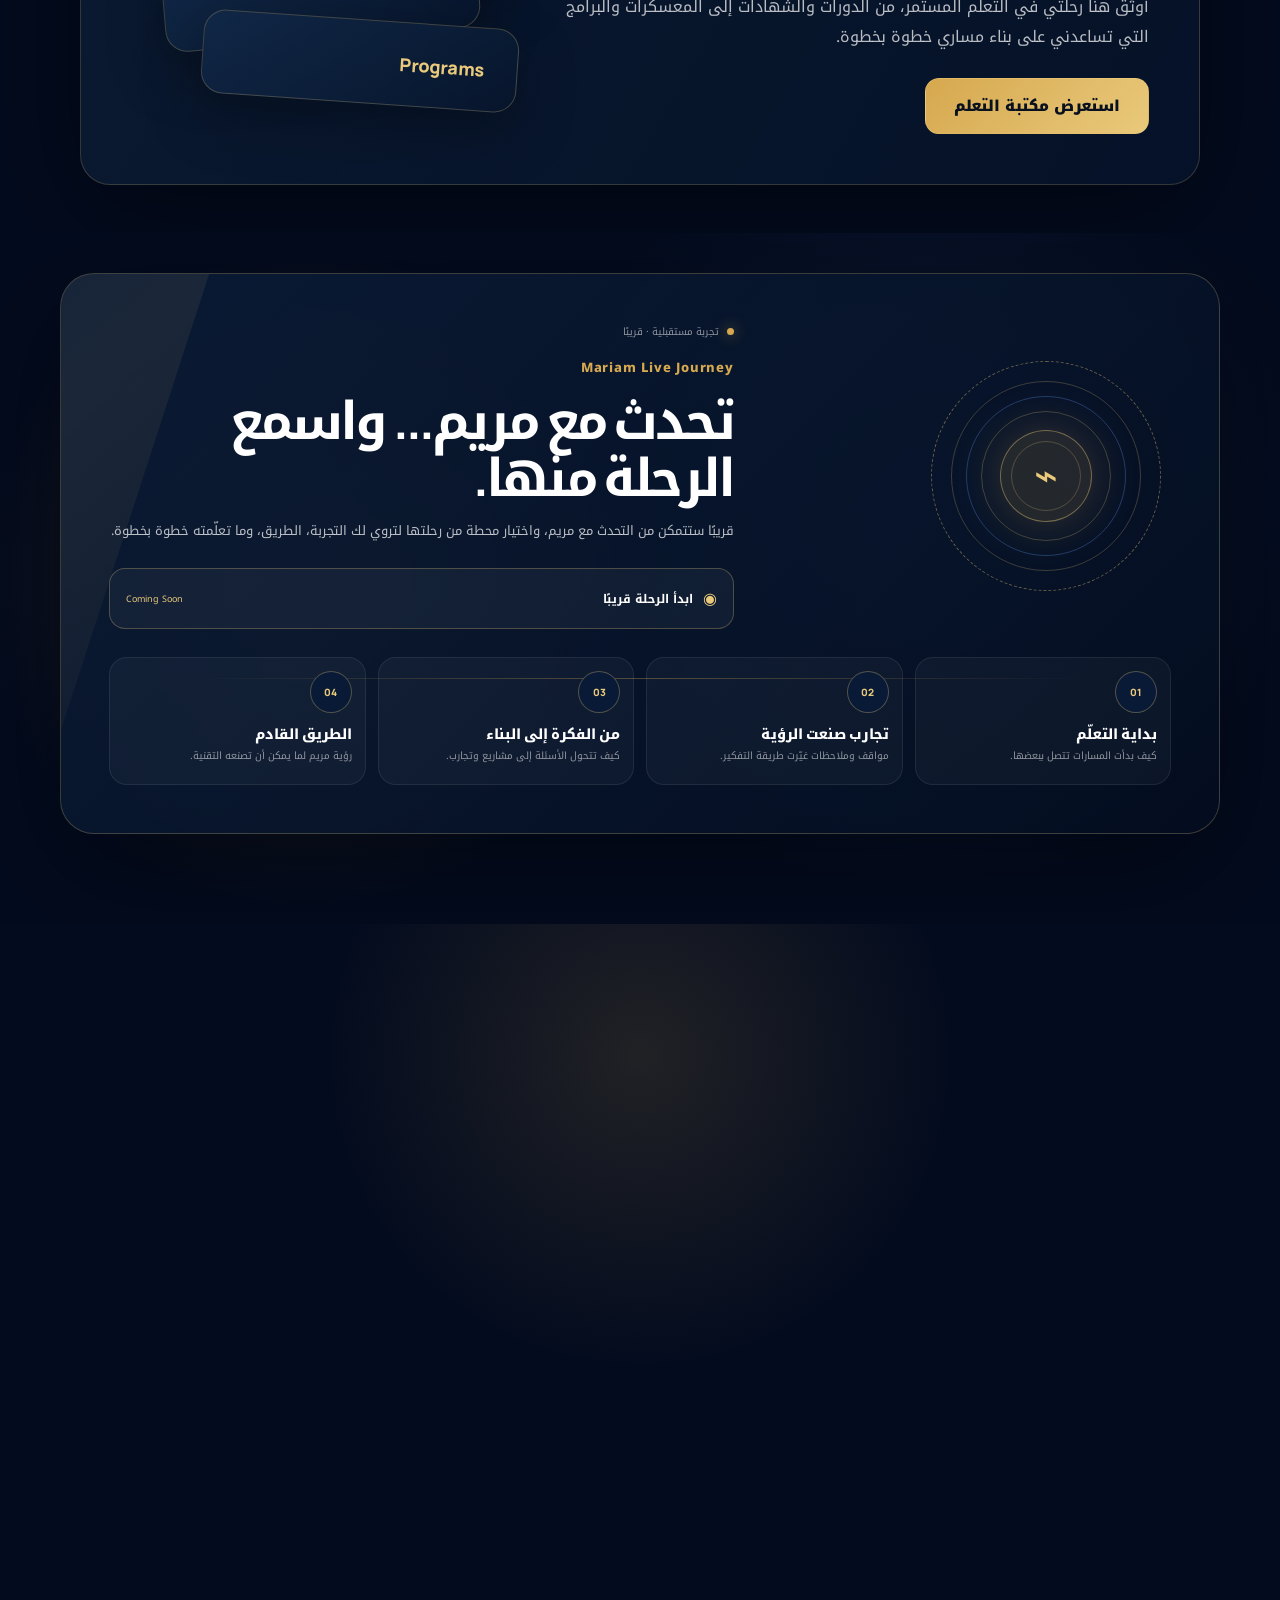
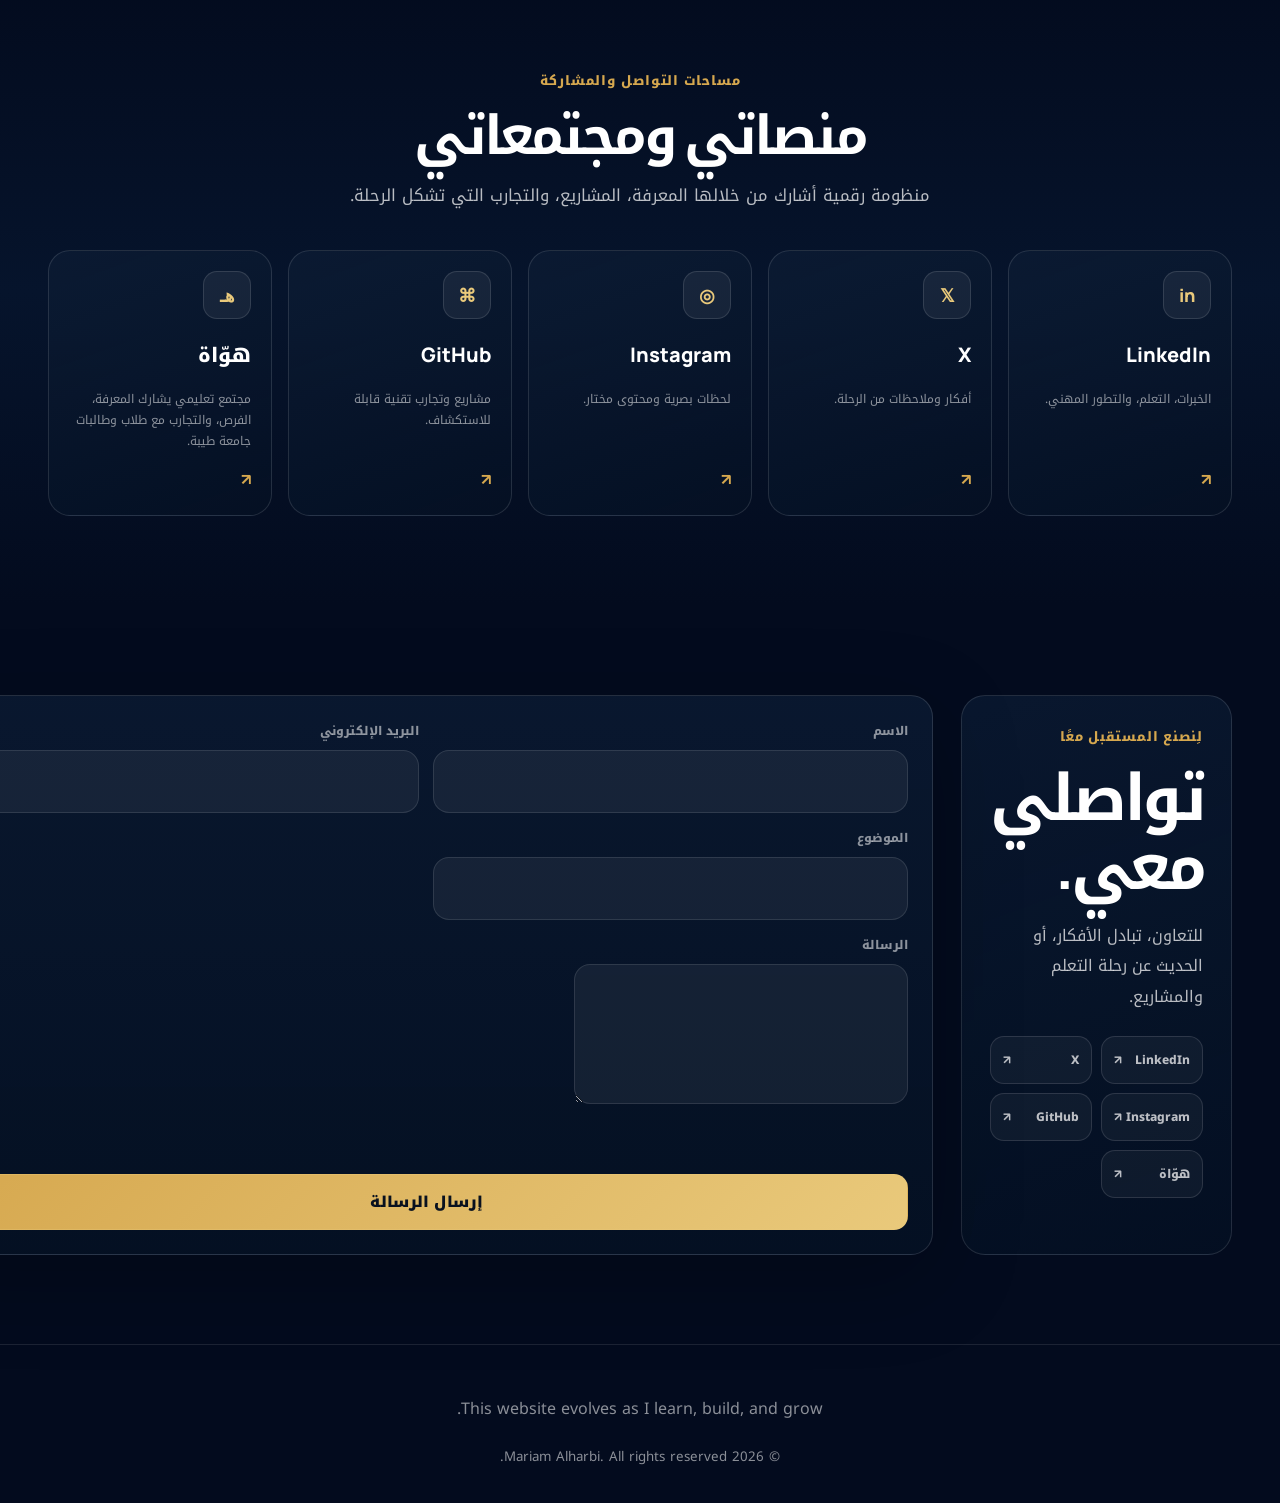
==== commit 3bd1622e: "Add files via upload" ====
--- a/index.html
+++ b/index.html
@@ -30,6 +30,15 @@
       <a href="#contact" data-i18n="navContact">تواصل</a>
       <button class="lang-switch" id="langSwitch" type="button" aria-label="Switch language">EN</button>
     </div>
+  </nav>
+
+  <nav class="side-nav" aria-label="Quick navigation">
+    <a class="active" href="#top" aria-label="Home" data-side-target="top"><svg viewBox="0 0 24 24" aria-hidden="true"><path d="M3 11.5 12 4l9 7.5"/><path d="M5.5 10v9.5h13V10"/><path d="M9.5 19.5v-6h5v6"/></svg></a>
+    <a href="#journey" aria-label="Journey" data-side-target="journey"><svg viewBox="0 0 24 24" aria-hidden="true"><path d="m12 3 1.5 4.5L18 9l-4.5 1.5L12 15l-1.5-4.5L6 9l4.5-1.5L12 3Z"/><path d="m19 14 .8 2.2L22 17l-2.2.8L19 20l-.8-2.2L16 17l2.2-.8L19 14Z"/></svg></a>
+    <a href="learning-archive.html" aria-label="Learning Archive"><svg viewBox="0 0 24 24" aria-hidden="true"><path d="M4 5.5c3.5-.8 6.2.2 8 2.2v12c-1.8-2-4.5-3-8-2.2v-12Z"/><path d="M20 5.5c-3.5-.8-6.2.2-8 2.2v12c1.8-2 4.5-3 8-2.2v-12Z"/></svg></a>
+    <a href="#about" aria-label="About Mariam" data-side-target="about"><svg viewBox="0 0 24 24" aria-hidden="true"><circle cx="12" cy="8" r="3.5"/><path d="M5.5 20c.4-4.1 2.6-6.2 6.5-6.2s6.1 2.1 6.5 6.2"/></svg></a>
+    <a href="#voice" aria-label="Mariam Live Journey" data-side-target="voice"><svg viewBox="0 0 24 24" aria-hidden="true"><path d="M4 14v-4M8 17V7m4 13V4m4 13V7m4 7v-4"/><path d="M7 21h10"/></svg></a>
+    <a href="#contact" aria-label="Contact" data-side-target="contact"><svg viewBox="0 0 24 24" aria-hidden="true"><rect x="3.5" y="5.5" width="17" height="13" rx="2"/><path d="m5 7 7 5 7-5"/></svg></a>
   </nav>
 
   <header class="hero" id="top">
@@ -251,19 +260,21 @@
     </section>
 
     <section class="voice-experience section" id="voice">
-      <div class="voice-feature reveal">
-        <div class="voice-visual" aria-hidden="true"><span>🎙</span><i></i><i></i><i></i></div>
-        <div>
-          <p class="eyebrow">Voice AI</p>
-          <h2 data-i18n="voiceSectionTitle">تحدث مع مريم قريباً</h2>
-          <p data-i18n="voiceSectionCopy">قريبًا سيتم تطوير تجربة صوتية تتيح للزائر التحدث مع Mariam AI بشكل أكثر طبيعية وتفاعلية.</p>
-        </div>
-        <em>Coming Soon</em>
-      </div>
-      <div class="voice-phases reveal">
-        <article class="active"><span>01</span><h3>Text AI</h3><em>Current</em></article>
-        <article><span>02</span><h3>Voice AI</h3><em>Future</em></article>
-        <article><span>03</span><h3>Voice + Visual Mariam</h3><em>Future</em></article>
+      <div class="living-journey reveal">
+        <div class="living-orbit" aria-hidden="true"><i></i><i></i><i></i><span>⌁</span></div>
+        <div class="living-copy">
+          <div class="living-status"><b></b><span data-i18n="livingStatus">تجربة مستقبلية · قريبًا</span></div>
+          <p class="eyebrow">Mariam Live Journey</p>
+          <h2 data-i18n="voiceSectionTitle">تحدث مع مريم... واسمع الرحلة منها.</h2>
+          <p data-i18n="voiceSectionCopy">قريبًا ستتمكن من التحدث مع مريم، واختيار محطة من رحلتها لتروي لك التجربة، الطريق، وما تعلّمته خطوة بخطوة.</p>
+          <button class="living-button" id="livingJourneyButton" type="button"><span>◉</span><b data-i18n="livingButton">ابدأ الرحلة قريبًا</b><em>Coming Soon</em></button>
+        </div>
+        <div class="memory-path">
+          <article><span>01</span><div><h3 data-i18n="memoryLearning">بداية التعلّم</h3><p data-i18n="memoryLearningCopy">كيف بدأت المسارات تتصل ببعضها.</p></div></article>
+          <article><span>02</span><div><h3 data-i18n="memoryExperience">تجارب صنعت الرؤية</h3><p data-i18n="memoryExperienceCopy">مواقف وملاحظات غيّرت طريقة التفكير.</p></div></article>
+          <article><span>03</span><div><h3 data-i18n="memoryBuilding">من الفكرة إلى البناء</h3><p data-i18n="memoryBuildingCopy">كيف تتحول الأسئلة إلى مشاريع وتجارب.</p></div></article>
+          <article><span>04</span><div><h3 data-i18n="memoryFuture">الطريق القادم</h3><p data-i18n="memoryFutureCopy">رؤية مريم لما يمكن أن تصنعه التقنية.</p></div></article>
+        </div>
       </div>
     </section>
 
--- a/css/styles.css
+++ b/css/styles.css
@@ -44,12 +44,12 @@
 .section h2,.hero h1{font-family:Manrope,"Noto Kufi Arabic",sans-serif;letter-spacing:-.055em;line-height:1.08}
 .section h2{font-size:clamp(31px,4.2vw,54px);margin:0}
 .section-head p:not(.eyebrow),.hero-lead,.hero-belief{color:var(--soft);font-size:clamp(15px,1.3vw,19px);line-height:1.9}
-.scroll-mariam{background:linear-gradient(145deg,rgba(255,255,255,.1),rgba(255,255,255,.03));border:1px solid rgba(233,201,123,.35);border-radius:999px;box-shadow:0 0 46px rgba(214,168,79,.22);height:64px;opacity:0;overflow:hidden;position:fixed;right:28px;top:48vh;transition:transform .28s ease,opacity .28s ease;width:64px;z-index:1}
+.scroll-mariam{background:linear-gradient(145deg,rgba(255,255,255,.1),rgba(255,255,255,.03));border:1px solid rgba(233,201,123,.35);border-radius:999px;box-shadow:0 0 46px rgba(214,168,79,.22);height:58px;opacity:0;overflow:hidden;pointer-events:none;position:fixed;right:8px;top:48vh;transition:transform .28s ease,opacity .28s ease;width:58px;z-index:1}
 .scroll-mariam img{height:100%;object-fit:cover;width:100%}
 .hero{align-items:center;direction:ltr;display:grid;grid-template-columns:1.15fr .85fr;min-height:660px;overflow:hidden;padding:100px clamp(22px,4vw,54px) 44px;position:relative}
 .hero:after{background:linear-gradient(180deg,transparent 50%,#030B1E 100%);bottom:0;content:"";height:34%;left:0;position:absolute;right:0}
-.hero-scene{bottom:0;left:0;position:absolute;top:0;width:76%}
-.hero-scene img{height:100%;object-fit:cover;object-position:left top;transform:scale(1.18);transform-origin:left top;width:100%}
+.hero-scene{bottom:0;isolation:isolate;left:0;overflow:hidden;position:absolute;top:0;width:76%}
+.hero-scene img{filter:saturate(.92) contrast(1.02);height:100%;object-fit:cover;object-position:42% top;transform:scale(1.18);transform-origin:left top;width:100%}
 .hero-scene:after{background:linear-gradient(90deg,rgba(3,11,30,.04) 0%,rgba(3,11,30,.1) 42%,rgba(3,11,30,.66) 76%,#030B1E 100%);content:"";inset:0;position:absolute}
 .scene-orbit{animation:orbitPulse 3.8s ease-in-out infinite;border:1px solid rgba(233,201,123,.46);border-radius:50%;bottom:13%;height:155px;left:19%;position:absolute;width:155px}
 @keyframes orbitPulse{50%{box-shadow:0 0 90px rgba(214,168,79,.25);transform:scale(1.06)}}
@@ -84,6 +84,16 @@
 .project-card em,.voice-feature em,.ai-card-head em{background:rgba(214,168,79,.14);border:1px solid rgba(233,201,123,.22);border-radius:999px;color:var(--gold2);display:inline-flex;font-size:11px;font-style:normal;font-weight:900;padding:7px 11px;white-space:nowrap}
 .project-card p{color:var(--soft);line-height:1.8;margin:14px 22px 0}
 .journey-note{background:rgba(255,255,255,.035);border:1px solid rgba(255,255,255,.12);border-radius:999px;color:var(--gold2);font-size:18px;font-weight:800;margin:32px auto 0;max-width:480px;padding:14px 26px;text-align:center}
+.journey-cards:after{animation:journeyGlow 4s ease-in-out infinite;background:radial-gradient(circle,rgba(233,201,123,.9),transparent 68%);content:"";height:20px;left:12%;position:absolute;top:calc(45% - 9px);width:20px;z-index:2}
+@keyframes journeyGlow{0%{left:12%;opacity:.25}50%{opacity:1}100%{left:86%;opacity:.25}}
+.founder-story{background:radial-gradient(circle at 15% 20%,rgba(214,168,79,.13),transparent 30%),linear-gradient(180deg,#030B1E,#06142c)}
+.story-shell{background:linear-gradient(135deg,rgba(12,28,52,.84),rgba(4,15,34,.78));border:1px solid rgba(233,201,123,.2);border-radius:32px;box-shadow:var(--shadow);display:grid;gap:38px;grid-template-columns:.7fr 1.3fr;margin:auto;max-width:1220px;overflow:hidden;padding:clamp(24px,4vw,48px);position:relative}
+.story-shell:before{background:radial-gradient(circle,rgba(214,168,79,.2),transparent 65%);content:"";height:360px;left:-100px;position:absolute;top:-140px;width:360px}
+.story-intro,.story-path{position:relative;z-index:1}.story-intro h2{font-size:clamp(38px,5vw,68px);margin:0 0 20px}.story-intro>p:last-child{color:var(--soft);line-height:2}
+.story-path{display:grid;gap:14px;grid-template-columns:repeat(2,1fr)}
+.story-path article{background:rgba(255,255,255,.045);border:1px solid rgba(255,255,255,.1);border-radius:20px;padding:20px;transition:.3s}
+.story-path article:hover{border-color:rgba(233,201,123,.38);box-shadow:0 20px 56px rgba(0,0,0,.24);transform:translateY(-4px)}
+.story-path span{color:var(--gold);font:900 12px/1 Manrope,sans-serif}.story-path strong{display:block;font-size:18px;margin:12px 0}.story-path p{color:var(--muted);font-size:13px;line-height:1.8;margin:0}
 .dashboard{background:radial-gradient(circle at 50% 5%,rgba(214,168,79,.12),transparent 34%),#030B1E;padding-top:34px}
 .dash-grid{direction:ltr;display:grid;gap:16px;grid-template-columns:1.35fr .78fr .95fr;margin:0 auto;max-width:1220px}
 .dash-panel,.stats-strip,.voice-feature,.road-card,.contact-form{background:linear-gradient(180deg,rgba(12,28,52,.76),rgba(5,17,36,.82));border:1px solid rgba(255,255,255,.13);border-radius:22px;box-shadow:0 24px 90px rgba(0,0,0,.24)}
@@ -92,21 +102,25 @@
 .panel-title h2,.ai-card-head h2{font-size:26px;letter-spacing:-.04em;margin:0}
 .panel-title span{color:var(--gold);font-size:22px}
 .timeline{display:grid;gap:14px}
-.exp-card{align-items:center;background:rgba(255,255,255,.035);border:1px solid rgba(255,255,255,.08);border-radius:18px;display:grid;gap:16px;grid-template-columns:108px 1fr;padding:14px}
+.exp-card{align-items:start;background:rgba(255,255,255,.035);border:1px solid rgba(255,255,255,.08);border-radius:18px;display:grid;gap:16px;grid-template-columns:108px 1fr;padding:14px;transition:.28s}.exp-card:hover{background:rgba(255,255,255,.052);border-color:rgba(233,201,123,.28);transform:translateY(-2px)}
 .company-mark{align-items:center;background:linear-gradient(145deg,rgba(255,255,255,.1),rgba(255,255,255,.035));border:1px solid rgba(255,255,255,.08);border-radius:18px;color:#fff;display:flex;font:800 24px/1 Manrope,sans-serif;height:104px;justify-content:center;text-align:center}
 .awe-mark{background:linear-gradient(145deg,#2b214a,#171a2b)}
 .hospital-mark{background:linear-gradient(145deg,#34483f,#101c24);font-size:28px}
+.hotel-mark{background:linear-gradient(145deg,#3d3023,#161b27);color:var(--gold2)}.restaurant-mark{background:linear-gradient(145deg,#253547,#101925);color:#c5d9ee}
 .exp-head{align-items:center;display:flex;gap:12px;justify-content:space-between}
 .exp-head h3{font:800 16px/1.25 Manrope,"Noto Kufi Arabic",sans-serif;margin:0}
 .exp-head time{color:var(--muted);direction:ltr;font-size:12px;unicode-bidi:embed;white-space:nowrap}
 .exp-card strong{color:var(--gold2);display:block;font-size:13px;margin:7px 0}
 .exp-card p,.lead-card p,.ai-panel-card p,.road-card p,.voice-feature p{color:var(--soft);font-size:13px;line-height:1.8;margin:0}
+.impact-list{color:var(--soft);display:grid;font-size:12px;gap:4px;line-height:1.65;margin:8px 0 0;padding-inline-start:18px}.impact-list li::marker{color:var(--gold)}.experience-influence{border-inline-start:2px solid rgba(233,201,123,.35);margin-top:10px!important;padding-inline-start:10px}.system-tag{background:rgba(214,168,79,.12);border:1px solid rgba(233,201,123,.2);border-radius:999px;color:var(--gold2);font-size:10px;padding:5px 8px;white-space:nowrap}
 .leadership-list{display:grid;gap:14px}
 .lead-card{align-items:center;background:transparent;border:0;display:grid;gap:14px;grid-template-columns:72px 1fr;padding:2px 0}
 .lead-card span{align-items:center;background:rgba(255,255,255,.075);border:1px solid rgba(255,255,255,.1);border-radius:18px;color:var(--gold2);display:flex;font-size:31px;height:72px;justify-content:center}
 .lead-card h3{color:var(--gold2);font:800 16px/1.4 Manrope,"Noto Kufi Arabic",sans-serif;margin:0 0 5px}
 .ai-panel-card{display:flex;flex-direction:column;min-height:100%}
-.chip-list{display:grid;gap:10px;margin:16px 0}
+.ai-status{align-items:center;display:flex;gap:7px}.ai-status span{animation:onlinePulse 1.8s infinite;background:#4ade80;border-radius:50%;box-shadow:0 0 14px rgba(74,222,128,.65);height:8px;width:8px}.ai-status b{color:var(--muted);font-size:10px}.ai-status em{margin-inline-start:5px}
+@keyframes onlinePulse{50%{box-shadow:0 0 0 8px rgba(74,222,128,0)}}
+.chip-list{display:flex;flex-wrap:wrap;gap:9px;margin:16px 0}
 .question{background:rgba(255,255,255,.045);border:1px solid rgba(255,255,255,.11);border-radius:999px;color:var(--text);font-size:13px;padding:11px 14px;text-align:center;transition:.25s}
 .question:hover{background:rgba(214,168,79,.14);border-color:rgba(233,201,123,.45);box-shadow:0 12px 36px rgba(214,168,79,.1);transform:translateY(-2px)}
 .ai-response{background:rgba(255,255,255,.045);border:1px solid rgba(255,255,255,.1);border-radius:18px;color:var(--soft);font-size:13px;line-height:1.8;min-height:86px;padding:16px;transition:opacity .2s}
@@ -117,8 +131,12 @@
 .stats-strip div:not(:last-child){border-left:1px solid rgba(255,255,255,.12)}
 .stats-strip strong{color:var(--text);display:block;font:900 28px/1 Manrope,"Noto Kufi Arabic",sans-serif}
 .stats-strip span{color:var(--muted);font-size:13px}
+.languages{background:linear-gradient(180deg,#030B1E,#06152d,#030B1E)}.language-grid{display:grid;gap:18px;grid-template-columns:repeat(3,1fr);margin:auto;max-width:1050px}.language-card{background:linear-gradient(160deg,rgba(12,28,52,.82),rgba(5,17,36,.78));border:1px solid rgba(255,255,255,.12);border-radius:24px;padding:24px;transition:.3s}.language-card:hover{border-color:rgba(233,201,123,.4);box-shadow:0 22px 70px rgba(0,0,0,.3);transform:translateY(-5px)}.language-card>span{align-items:center;background:rgba(214,168,79,.12);border:1px solid rgba(233,201,123,.25);border-radius:14px;color:var(--gold2);display:flex;font:900 14px/1 Manrope,sans-serif;height:46px;justify-content:center;width:46px}.language-card h3{font:800 24px/1.4 Manrope,"Noto Kufi Arabic",sans-serif;margin:18px 0 5px}.language-card strong{color:var(--soft);font-size:13px}.language-meter{background:rgba(255,255,255,.07);border-radius:99px;height:4px;margin-top:20px;overflow:hidden}.language-meter i{background:linear-gradient(90deg,var(--gold),var(--gold2));border-radius:inherit;display:block;height:100%;width:var(--level)}
 .voice-experience{padding-top:40px}
-.voice-feature{align-items:center;display:flex;gap:24px;justify-content:space-between;margin:0 auto;max-width:980px;padding:28px}
+.voice-feature{align-items:center;display:grid;gap:28px;grid-template-columns:auto 1fr auto;justify-content:space-between;margin:0 auto;max-width:980px;overflow:hidden;padding:32px;position:relative}
+.voice-feature:before{background:radial-gradient(circle,rgba(214,168,79,.22),transparent 66%);content:"";height:300px;left:-70px;position:absolute;top:-110px;width:300px}
+.voice-visual{align-items:center;display:flex;height:90px;justify-content:center;position:relative;width:90px;z-index:1}.voice-visual span{align-items:center;background:rgba(214,168,79,.14);border:1px solid rgba(233,201,123,.35);border-radius:50%;display:flex;font-size:30px;height:70px;justify-content:center;width:70px;z-index:2}.voice-visual i{animation:voiceRing 2.4s ease-out infinite;border:1px solid rgba(233,201,123,.38);border-radius:50%;height:76px;position:absolute;width:76px}.voice-visual i:nth-child(2){animation-delay:.7s}.voice-visual i:nth-child(3){animation-delay:1.4s}
+@keyframes voiceRing{to{opacity:0;transform:scale(1.8)}}
 .voice-feature h2{font-size:clamp(32px,4vw,54px);margin:0 0 12px}
 .future-road{background:radial-gradient(circle at 50% 20%,rgba(214,168,79,.14),transparent 38%),#030B1E}
 .roadmap{display:grid;gap:16px;grid-template-columns:repeat(4,1fr);margin:auto;max-width:1180px}
@@ -126,6 +144,7 @@
 .road-card:hover,.dash-panel:hover,.voice-feature:hover{border-color:rgba(233,201,123,.42);box-shadow:var(--shadow);transform:translateY(-4px)}
 .road-card span{color:var(--gold);font-weight:900}
 .road-card h3{font:800 20px/1.3 Manrope,"Noto Kufi Arabic",sans-serif;margin:12px 0}
+.companion-teaser{align-items:center;background:linear-gradient(110deg,rgba(214,168,79,.1),rgba(255,255,255,.035));border:1px solid rgba(233,201,123,.22);border-radius:24px;display:flex;gap:18px;margin:24px auto 0;max-width:860px;padding:20px 24px}.companion-avatar{background:linear-gradient(145deg,rgba(214,168,79,.18),rgba(255,255,255,.04));border:1px solid rgba(233,201,123,.38);border-radius:50%;box-shadow:0 0 30px rgba(214,168,79,.18);height:72px;overflow:hidden;padding:3px;width:72px}.companion-avatar img{border-radius:50%;height:100%;object-fit:cover;object-position:center 20%;transform:scale(1.04);width:100%}.companion-teaser h3{align-items:center;display:flex;flex-wrap:wrap;font:800 22px/1.4 Manrope,"Noto Kufi Arabic",sans-serif;gap:10px;margin:0 0 5px}.companion-teaser h3 em{background:rgba(214,168,79,.14);border-radius:999px;color:var(--gold2);font-size:10px;font-style:normal;padding:6px 9px}.companion-teaser p:last-child{color:var(--muted);font-size:13px;line-height:1.8;margin:0}
 .contact{display:grid;gap:28px;grid-template-columns:.8fr 1.2fr}
 .contact-copy h2{font-size:clamp(34px,5vw,64px);margin:0 0 22px}
 .socials{display:flex;flex-wrap:wrap;gap:10px}
@@ -154,8 +173,8 @@
   .hero{grid-template-columns:1fr;min-height:760px}
   .hero-content{grid-column:1;max-width:620px}
   .hero-scene{width:100%}.hero-scene:after{background:linear-gradient(180deg,rgba(3,11,30,.12),rgba(3,11,30,.94) 76%)}
-  .dash-grid{grid-template-columns:1fr 1fr}.experience-panel{grid-column:1/-1}
-  .roadmap{grid-template-columns:repeat(2,1fr)}
+  .dash-grid{grid-template-columns:1fr 1fr}.experience-panel{grid-column:1/-1}.story-shell{grid-template-columns:1fr}
+  .roadmap{grid-template-columns:repeat(2,1fr)}.language-grid{grid-template-columns:repeat(3,1fr)}
 }
 @media(max-width:760px){
   .nav{height:64px;padding:0 16px}.brand{font-size:15px}.menu-btn{display:block}
@@ -164,8 +183,164 @@
   .hero-scene img{object-position:center top}.hero-scene:after{background:linear-gradient(180deg,rgba(3,11,30,.16),rgba(3,11,30,.96) 70%)}
   .hello-bubble{display:none}.scene-orbit{left:40%;opacity:.7}
   .hero-actions,.voice-feature,.contact{display:grid;grid-template-columns:1fr}.btn,.voice-strip{width:100%}
-  .section{padding:58px 16px}.project-showcase,.dash-grid,.roadmap,.contact-form{grid-template-columns:1fr}
-  .journey-cards:before{display:none}.project-card{min-height:auto}.stats-strip{grid-template-columns:1fr 1fr}.stats-strip div{border:0!important;padding:10px}
-  .exp-card{grid-template-columns:86px 1fr}.company-mark{height:86px}.exp-head{align-items:flex-start;flex-direction:column;gap:4px}
-  .scroll-mariam{display:none}.ai-form{grid-template-columns:1fr auto}.socials a{flex:1;text-align:center}
-}
+  .section{padding:58px 16px}.project-showcase,.dash-grid,.roadmap,.contact-form,.language-grid{grid-template-columns:1fr}
+  .journey-cards:before,.journey-cards:after{display:none}.project-card{min-height:auto}.stats-strip{grid-template-columns:1fr 1fr}.stats-strip div{border:0!important;padding:10px}
+  .exp-card{grid-template-columns:86px 1fr}.company-mark{height:86px}.exp-head{align-items:flex-start;flex-direction:column;gap:4px}.system-tag{white-space:normal}
+  .scroll-mariam{display:none}.ai-form{grid-template-columns:1fr auto}.socials a{flex:1;text-align:center}.story-path{grid-template-columns:1fr}.story-shell{padding:22px}.voice-feature{text-align:center}.voice-visual{margin:auto}.companion-teaser{align-items:flex-start}.companion-avatar{flex:0 0 58px;height:58px;width:58px}
+}
+@media(max-width:430px){
+  .hero{min-height:780px}.hero-content{padding-bottom:28px}.hero h1{font-size:42px}.hero-lead,.hero-belief{font-size:14px;line-height:1.75}.hero-scene img{object-position:35% top}.btn{font-size:13px;min-height:52px;padding-inline:16px}
+  .section h2{font-size:32px}.project-meta{align-items:flex-start;flex-direction:column}.project-card p{font-size:13px}.dash-panel{padding:14px}.panel-title h2,.ai-card-head h2{font-size:21px}.exp-card{gap:10px;grid-template-columns:1fr;padding:12px}.company-mark{font-size:17px;height:58px;width:58px}.exp-head h3{font-size:14px}.impact-list{font-size:11px}.chip-list{gap:7px}.question{font-size:11px;padding:9px 11px}.ai-form input{min-width:0}.stats-strip strong{font-size:21px}.contact-form{padding:16px}
+}
+@media(prefers-reduced-motion:reduce){
+  html{scroll-behavior:auto}.stars span,.scene-orbit,.journey-cards:after,.ai-status span,.voice-visual i{animation:none}.reveal{opacity:1;transform:none;transition:none}.project-card,.story-path article,.road-card,.btn{transition:none}
+}
+
+/* Structured ecosystem and archive previews */
+.prototypes{background:radial-gradient(circle at 80% 10%,rgba(74,144,226,.12),transparent 32%),#030B1E}
+.prototype-grid{display:grid;gap:16px;grid-template-columns:repeat(4,1fr);margin:auto;max-width:1220px}
+.prototype-card{background:linear-gradient(160deg,rgba(12,28,52,.84),rgba(5,17,36,.8));border:1px solid var(--line2);border-radius:24px;color:inherit;display:flex;flex-direction:column;min-height:290px;padding:22px;transition:.3s}
+.prototype-card:hover{border-color:rgba(233,201,123,.42);box-shadow:var(--shadow);transform:translateY(-6px)}
+.prototype-icon{align-items:center;background:rgba(214,168,79,.12);border:1px solid rgba(233,201,123,.24);border-radius:17px;color:var(--gold2);display:flex;font:900 20px/1 Manrope,sans-serif;height:56px;justify-content:center;margin-bottom:24px;width:56px}
+.prototype-head{align-items:flex-start;display:flex;flex-wrap:wrap;gap:8px;justify-content:space-between}.prototype-head h3{font:800 20px/1.35 Manrope,"Noto Kufi Arabic",sans-serif;margin:0}.prototype-head em{background:rgba(214,168,79,.13);border-radius:999px;color:var(--gold2);font-size:9px;font-style:normal;font-weight:900;padding:6px 8px}.prototype-head .status-live{background:rgba(74,222,128,.12);color:#86efac}.prototype-card p{color:var(--soft);font-size:13px;line-height:1.85}.prototype-card small{border-top:1px solid var(--line2);color:var(--muted);font-size:10px;line-height:1.7;margin-top:auto;padding-top:12px}.prototype-card b{color:var(--gold2);font-size:11px;margin-top:auto}
+.ai-evolving-note{color:var(--muted);display:block;font-size:10px;line-height:1.7;margin-top:12px}
+.learning-preview{padding-block:48px}.learning-preview-card{align-items:center;background:linear-gradient(120deg,rgba(12,28,52,.88),rgba(6,20,43,.76));border:1px solid rgba(233,201,123,.2);border-radius:30px;box-shadow:var(--shadow);display:grid;gap:32px;grid-template-columns:1.2fr .8fr;margin:auto;max-width:1120px;overflow:hidden;padding:clamp(24px,5vw,50px);position:relative}.learning-preview-copy{position:relative;z-index:2}.learning-preview-copy h2{font-size:clamp(38px,6vw,70px);margin:0 0 16px}.learning-preview-copy>p:last-of-type{color:var(--soft);line-height:1.9;margin-bottom:26px}.learning-stack{height:250px;position:relative}.learning-stack span{background:linear-gradient(145deg,#102746,#07152c);border:1px solid rgba(233,201,123,.24);border-radius:22px;box-shadow:0 20px 60px rgba(0,0,0,.3);color:var(--gold2);font:800 18px/1 Manrope,sans-serif;inset:20px 10px auto auto;padding:32px;position:absolute;width:80%}.learning-stack span:nth-child(2){inset:82px auto auto 8%;transform:rotate(-5deg)}.learning-stack span:nth-child(3){inset:145px 2% auto auto;transform:rotate(4deg)}
+.voice-phases{display:grid;gap:14px;grid-template-columns:repeat(3,1fr);margin:18px auto 0;max-width:980px}.voice-phases article{background:rgba(255,255,255,.035);border:1px solid var(--line2);border-radius:18px;padding:18px}.voice-phases article.active{border-color:rgba(74,222,128,.35)}.voice-phases span{color:var(--gold);font-size:11px;font-weight:900}.voice-phases h3{font:800 17px/1.4 Manrope,sans-serif;margin:8px 0}.voice-phases em{color:var(--muted);font-size:10px;font-style:normal}.voice-phases .active em{color:#86efac}
+.ecosystem{background:linear-gradient(180deg,#030B1E,#06142c,#030B1E)}.ecosystem-grid{display:grid;gap:16px;grid-template-columns:repeat(5,1fr);margin:auto;max-width:1220px}.ecosystem-card{background:linear-gradient(160deg,rgba(12,28,52,.8),rgba(5,17,36,.75));border:1px solid var(--line2);border-radius:22px;display:flex;flex-direction:column;min-height:230px;padding:20px;position:relative;transition:.3s}.ecosystem-card:hover{border-color:rgba(233,201,123,.42);box-shadow:0 22px 70px rgba(0,0,0,.3);transform:translateY(-5px)}.ecosystem-card>span{align-items:center;background:rgba(255,255,255,.06);border:1px solid var(--line2);border-radius:14px;color:var(--gold2);display:flex;font:900 18px/1 Manrope,sans-serif;height:48px;justify-content:center;width:48px}.ecosystem-card h3{font:800 20px/1.4 Manrope,"Noto Kufi Arabic",sans-serif;margin:22px 0 8px}.ecosystem-card p{color:var(--muted);font-size:12px;line-height:1.75}.ecosystem-card b{color:var(--gold);margin-top:auto}
+.contact{align-items:stretch}.contact-copy{background:linear-gradient(160deg,rgba(12,28,52,.76),rgba(5,17,36,.68));border:1px solid var(--line2);border-radius:24px;padding:28px}.contact-lead{color:var(--soft);line-height:1.9}.contact-socials{display:grid;gap:9px;grid-template-columns:repeat(2,1fr);margin-top:24px}.contact-socials a{align-items:center;background:rgba(255,255,255,.045);border:1px solid var(--line2);border-radius:14px;color:var(--soft);display:flex;font-size:12px;font-weight:800;justify-content:space-between;padding:12px}.contact-socials a:hover{border-color:rgba(233,201,123,.38);color:var(--gold2)}
+@media(max-width:900px){.prototype-grid,.ecosystem-grid{grid-template-columns:repeat(2,1fr)}}
+@media(max-width:760px){.prototype-grid,.ecosystem-grid,.learning-preview-card{grid-template-columns:1fr}.voice-phases{grid-template-columns:1fr}.learning-stack{display:none}.contact-socials{grid-template-columns:1fr 1fr}}
+@media(max-width:430px){.contact-socials{grid-template-columns:1fr}.prototype-card{min-height:240px}.ecosystem-card{min-height:190px}.contact-form,.contact-copy{padding:16px}}
+
+/* Clean cinematic hero balance */
+.hero{
+  grid-template-columns:minmax(0,1.08fr) minmax(420px,.92fr);
+  min-height:clamp(640px,78svh,700px);
+  padding:108px clamp(24px,4vw,64px) 58px;
+}
+.hero-scene{width:100%}
+.hero-scene img{
+  object-position:42% top;
+  transform:scale(1);
+  transform-origin:center;
+}
+.hero-scene:after{
+  background:
+    linear-gradient(90deg,rgba(3,11,30,.02) 0%,rgba(3,11,30,.1) 40%,rgba(3,11,30,.68) 68%,rgba(3,11,30,.96) 88%,#030B1E 100%),
+    linear-gradient(180deg,rgba(3,11,30,.04),transparent 62%,#030B1E 100%);
+}
+.scene-orbit{display:none}
+.hero-content{max-width:500px}
+.hero h1{
+  font-size:clamp(50px,5.3vw,72px);
+  margin-bottom:14px;
+  white-space:nowrap;
+}
+.hero-belief{font-size:clamp(15px,1.15vw,17px);margin-bottom:6px}
+.hero-lead{font-size:clamp(14px,1.1vw,16px);line-height:1.85;margin-bottom:22px;max-width:480px}
+.hero-actions{display:grid;gap:12px;grid-template-columns:repeat(2,minmax(0,1fr));max-width:480px}
+.hero-actions .btn{font-size:13px;min-height:52px;padding-inline:18px}
+.voice-strip{
+  backdrop-filter:blur(12px);
+  background:rgba(7,26,61,.48);
+  border-color:rgba(233,201,123,.28);
+  border-radius:16px;
+  gap:3px 12px;
+  margin-top:16px;
+  max-width:480px;
+  padding:14px 16px;
+}
+.voice-strip span{font-size:19px}
+.voice-strip strong{font-size:13px}
+.voice-strip small{font-size:10px;line-height:1.65}
+.scroll-cue{bottom:14px}
+
+body.ltr .hero-scene:after{
+  background:
+    linear-gradient(270deg,rgba(3,11,30,.02) 0%,rgba(3,11,30,.1) 40%,rgba(3,11,30,.68) 68%,rgba(3,11,30,.96) 88%,#030B1E 100%),
+    linear-gradient(180deg,rgba(3,11,30,.04),transparent 62%,#030B1E 100%);
+}
+
+@media(max-width:1100px){
+  .hero{grid-template-columns:minmax(0,1fr) minmax(380px,.9fr)}
+  .hero-scene{width:100%}
+  .hero h1{font-size:clamp(46px,5.4vw,62px)}
+}
+@media(max-width:900px){
+  .hero{grid-template-columns:1fr;min-height:760px;padding-top:96px}
+  .hero-content{max-width:570px}
+  .hero-scene{width:100%}
+  .hero-scene img{object-position:center top;transform:scale(1)}
+  .hero-scene:after{background:linear-gradient(180deg,rgba(3,11,30,.14),rgba(3,11,30,.96) 74%)}
+  .hero h1{white-space:normal}
+}
+@media(max-width:760px){
+  .hero{min-height:820px;padding:86px 16px 34px}
+  .hero-actions{grid-template-columns:1fr}
+  .hero-content{padding-bottom:22px}
+  .voice-strip{margin-top:12px}
+}
+@media(max-width:430px){
+  .hero{min-height:760px}
+  .hero h1{font-size:39px}
+  .hero-actions .btn{min-height:48px}
+  .voice-strip{padding:12px 14px}
+}
+
+/* Balanced experience, leadership, and Mariam AI dashboard */
+@media(min-width:901px){
+  .dash-grid{
+    align-items:start;
+    grid-template-columns:minmax(0,1.12fr) minmax(360px,.88fr);
+  }
+  .experience-panel{
+    grid-column:1;
+    grid-row:1 / span 2;
+  }
+  .leadership-panel{
+    grid-column:2;
+    grid-row:2;
+  }
+  .ai-panel-card{
+    align-self:start;
+    grid-column:2;
+    grid-row:1;
+    min-height:0;
+  }
+  .leadership-list{grid-template-columns:repeat(3,minmax(0,1fr))}
+  .lead-card{
+    align-content:start;
+    background:rgba(255,255,255,.035);
+    border:1px solid rgba(255,255,255,.08);
+    border-radius:18px;
+    display:block;
+    min-height:210px;
+    padding:16px;
+  }
+  .lead-card span{height:54px;margin-bottom:14px;width:54px}
+}
+
+/* Elegant quick-navigation rail */
+.side-nav{align-items:center;background:linear-gradient(180deg,rgba(5,17,36,.78),rgba(3,11,30,.58));backdrop-filter:blur(18px);border:1px solid rgba(255,255,255,.08);border-radius:999px;display:flex;flex-direction:column;gap:9px;left:18px;padding:9px;position:fixed;top:50%;transform:translateY(-50%);z-index:55}
+.side-nav a{align-items:center;border:1px solid transparent;border-radius:50%;color:rgba(255,255,255,.38);display:flex;height:43px;justify-content:center;transition:color .25s ease,border-color .25s ease,box-shadow .25s ease,transform .25s ease;width:43px}
+.side-nav svg{fill:none;height:21px;stroke:currentColor;stroke-linecap:round;stroke-linejoin:round;stroke-width:1.7;width:21px}
+.side-nav a:hover,.side-nav a.active{border-color:rgba(233,201,123,.55);box-shadow:0 0 22px rgba(214,168,79,.2),inset 0 0 14px rgba(214,168,79,.08);color:var(--gold2);transform:scale(1.04)}
+.side-nav a:focus-visible{outline:2px solid var(--gold2);outline-offset:3px}
+body.ltr .side-nav{left:auto;right:18px}
+@media(max-width:1100px){.side-nav{left:8px}.side-nav a{height:38px;width:38px}.side-nav svg{height:18px;width:18px}body.ltr .side-nav{right:8px}}
+@media(max-width:900px){.side-nav{display:none}}
+
+/* Future interactive storytelling experience */
+.voice-experience{background:radial-gradient(circle at 24% 50%,rgba(214,168,79,.14),transparent 32%),radial-gradient(circle at 72% 40%,rgba(67,105,176,.16),transparent 38%),#030B1E;overflow:hidden;scroll-margin-top:88px}
+.living-journey{background:linear-gradient(135deg,rgba(11,28,55,.9),rgba(4,14,32,.84));border:1px solid rgba(233,201,123,.24);border-radius:34px;box-shadow:0 34px 120px rgba(0,0,0,.42);display:grid;gap:28px 38px;grid-template-columns:.78fr 1.22fr;margin:auto;max-width:1160px;min-height:0;overflow:hidden;padding:clamp(26px,4vw,48px);position:relative}
+.living-journey:before{background:linear-gradient(120deg,transparent,rgba(233,201,123,.08),transparent);content:"";height:200%;left:-30%;position:absolute;top:-50%;transform:rotate(18deg);width:34%}
+.living-orbit{align-items:center;align-self:center;aspect-ratio:1;display:flex;grid-column:1;grid-row:1;justify-content:center;max-width:250px;position:relative;width:100%}
+.living-orbit:before,.living-orbit:after,.living-orbit i{animation:livingPulse 4s ease-in-out infinite;border:1px solid rgba(233,201,123,.24);border-radius:50%;content:"";inset:12%;position:absolute}.living-orbit:after{animation-delay:-1.3s;inset:24%}.living-orbit i:nth-child(1){animation-delay:-2.6s;inset:36%}.living-orbit i:nth-child(2){animation:orbitTurn 13s linear infinite;border-color:rgba(233,201,123,.42);border-style:dashed;inset:4%}.living-orbit i:nth-child(3){animation:orbitTurn 9s linear infinite reverse;border-color:rgba(89,136,216,.34);inset:18%}.living-orbit span{align-items:center;background:rgba(214,168,79,.14);border:1px solid rgba(233,201,123,.42);border-radius:50%;box-shadow:0 0 50px rgba(214,168,79,.25);color:var(--gold2);display:flex;font-size:40px;height:92px;justify-content:center;width:92px}
+.living-copy{align-self:center;grid-column:2;grid-row:1;max-width:650px;position:relative;z-index:2}.living-copy h2{font-size:clamp(34px,4.1vw,52px);margin:0 0 14px}.living-copy>p:not(.eyebrow){color:var(--soft);font-size:13px;line-height:1.9;margin:0}.living-status{align-items:center;color:var(--muted);display:flex;font-size:10px;gap:8px;margin-bottom:14px}.living-status b{animation:onlinePulse 1.8s infinite;background:var(--gold);border-radius:50%;box-shadow:0 0 14px rgba(214,168,79,.7);height:7px;width:7px}
+.living-button{align-items:center;background:rgba(255,255,255,.045);border:1px solid rgba(233,201,123,.28);border-radius:16px;color:var(--text);display:flex;gap:10px;margin-top:25px;padding:14px 16px;transition:.25s;width:100%}.living-button:hover{background:rgba(214,168,79,.12);border-color:rgba(233,201,123,.55);transform:translateY(-3px)}.living-button span{color:var(--gold2)}.living-button b{font-size:12px}.living-button em{color:var(--gold2);font-size:9px;font-style:normal;margin-inline-start:auto}
+.memory-path{align-content:center;display:grid;gap:12px;grid-column:1/-1;grid-template-columns:repeat(4,minmax(0,1fr));position:relative;z-index:2}.memory-path:before{background:linear-gradient(90deg,transparent,var(--gold),transparent);content:"";height:1px;left:8%;opacity:.35;position:absolute;right:8%;top:21px}.memory-path article{align-content:start;background:rgba(255,255,255,.035);border:1px solid rgba(255,255,255,.08);border-radius:18px;display:grid;gap:10px;grid-template-columns:1fr;min-height:128px;padding:13px;transition:.28s}.memory-path article:hover{background:rgba(255,255,255,.06);border-color:rgba(233,201,123,.32);transform:translateY(-4px)}.memory-path article>span{align-items:center;background:#091a36;border:1px solid rgba(233,201,123,.32);border-radius:50%;color:var(--gold2);display:flex;font:900 10px/1 Manrope,sans-serif;height:42px;justify-content:center;width:42px;z-index:1}.memory-path h3{font:800 14px/1.5 Manrope,"Noto Kufi Arabic",sans-serif;margin:0 0 3px}.memory-path p{color:var(--muted);font-size:10px;line-height:1.7;margin:0}
+@keyframes livingPulse{50%{opacity:.35;transform:scale(1.06)}}@keyframes orbitTurn{to{transform:rotate(360deg)}}
+body.ltr .memory-path article:hover{transform:translateY(-4px)}
+@media(max-width:1000px){.living-journey{grid-template-columns:.65fr 1.35fr}.memory-path{grid-template-columns:repeat(2,1fr)}.memory-path:before{display:none}}
+@media(max-width:760px){.living-journey{grid-template-columns:1fr;padding:22px}.living-orbit{margin:auto;max-width:190px;width:55%}.living-copy{text-align:center}.memory-path{grid-template-columns:1fr}.living-button{justify-content:center}.living-button em{margin-inline-start:0}.living-copy h2{font-size:34px}}
+@media(prefers-reduced-motion:reduce){.living-orbit:before,.living-orbit:after,.living-orbit i,.living-status b{animation:none}}
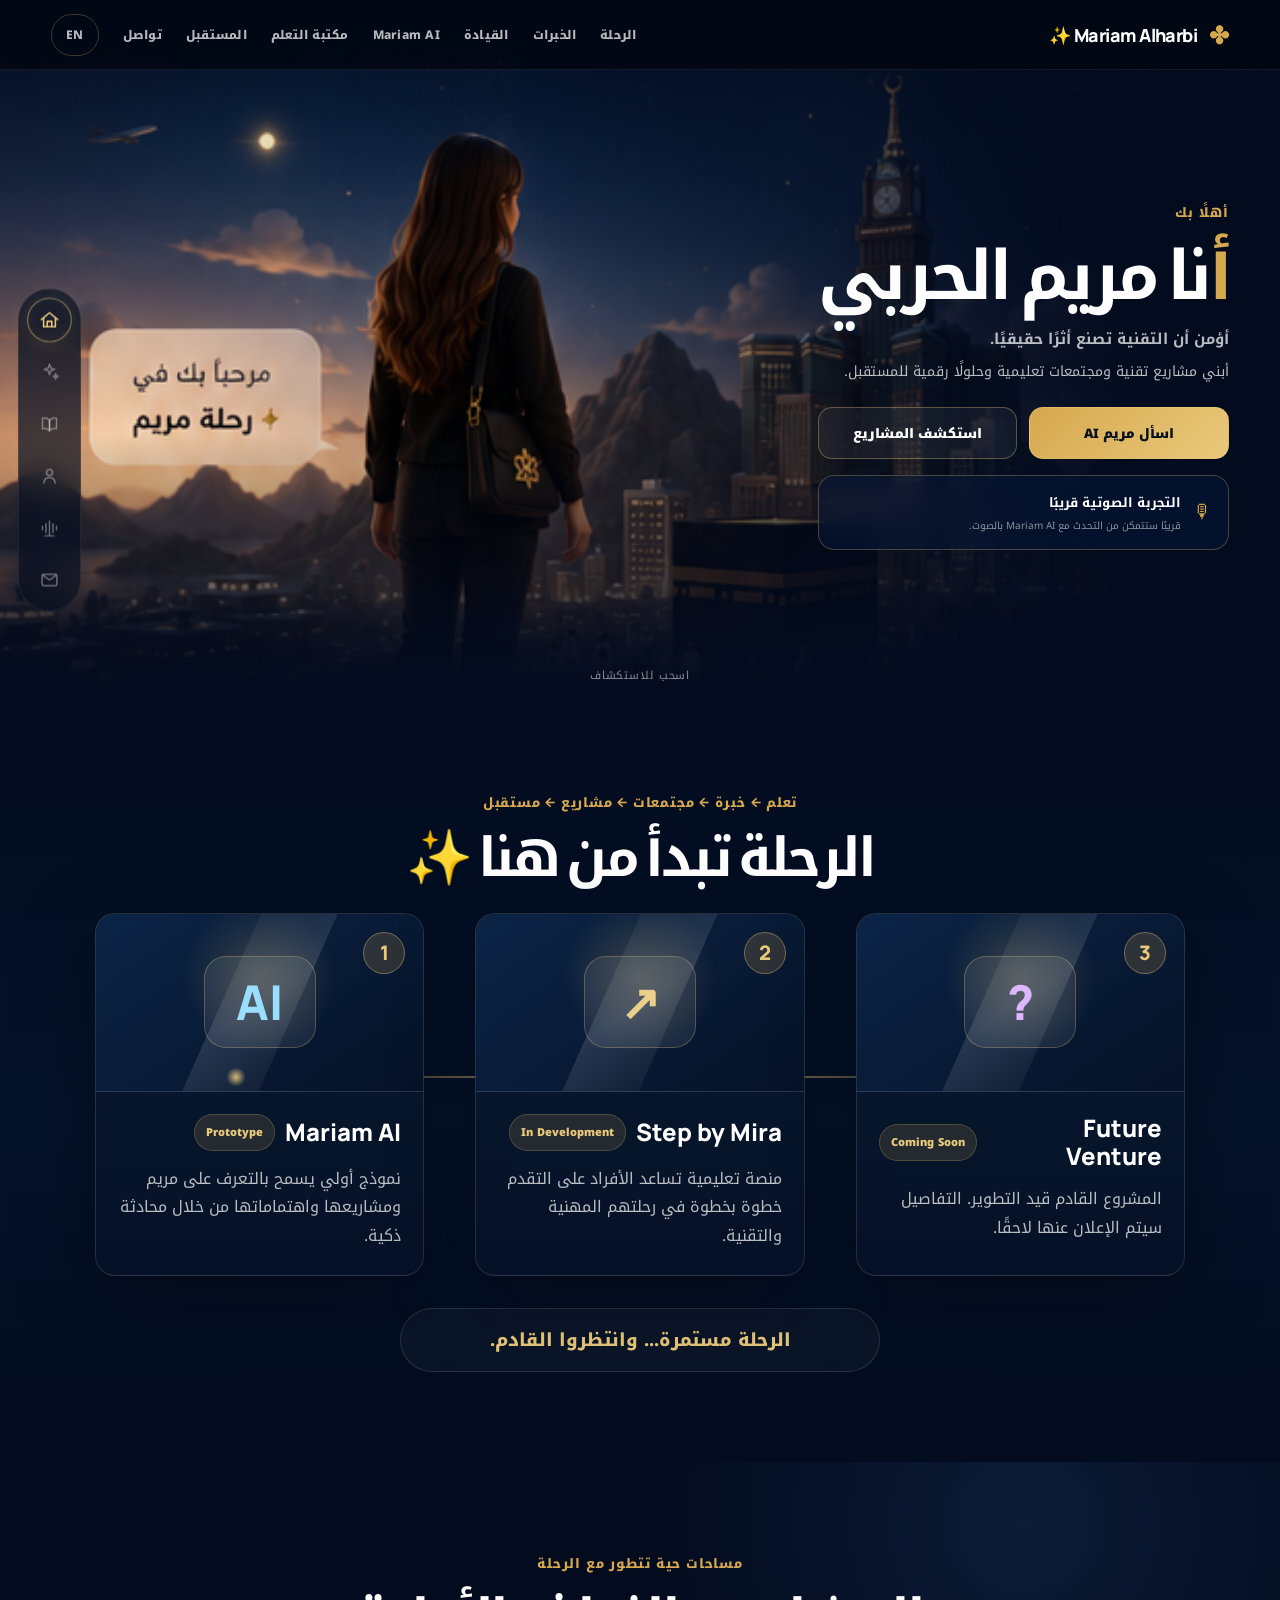
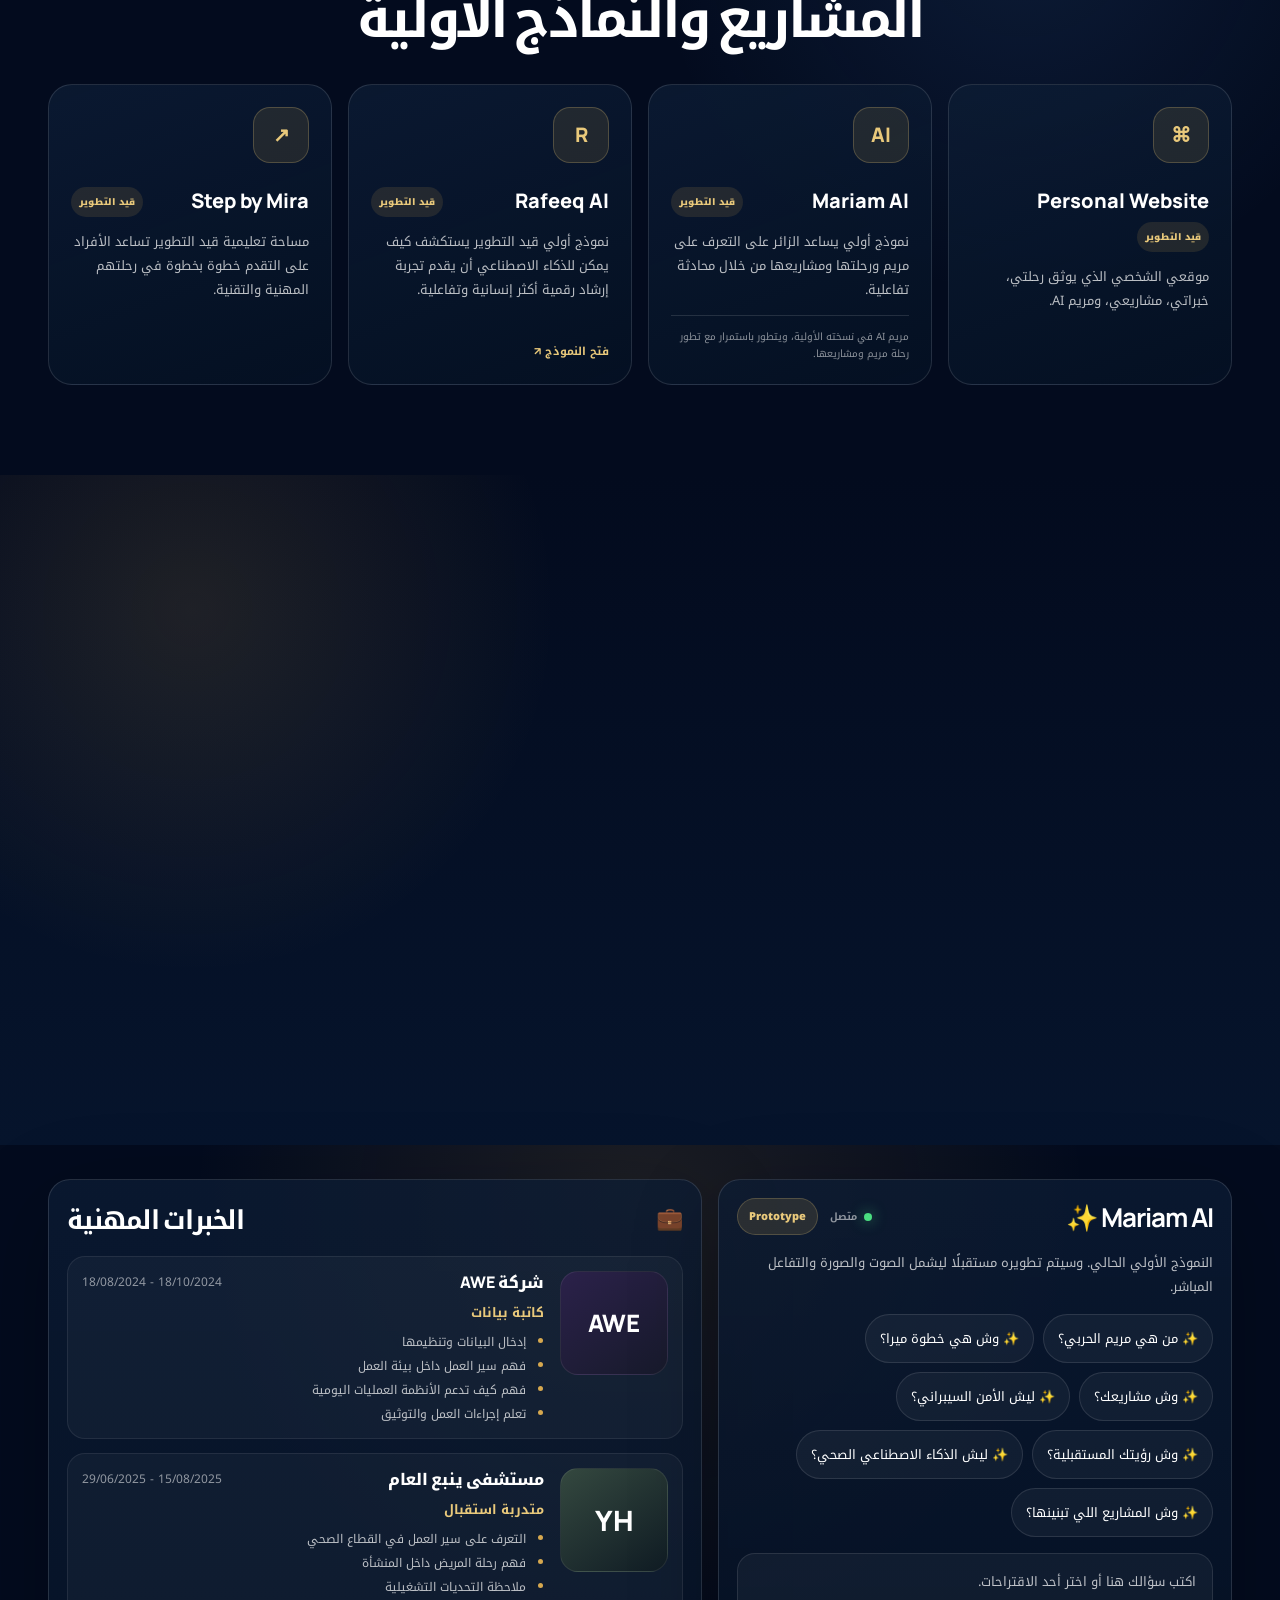
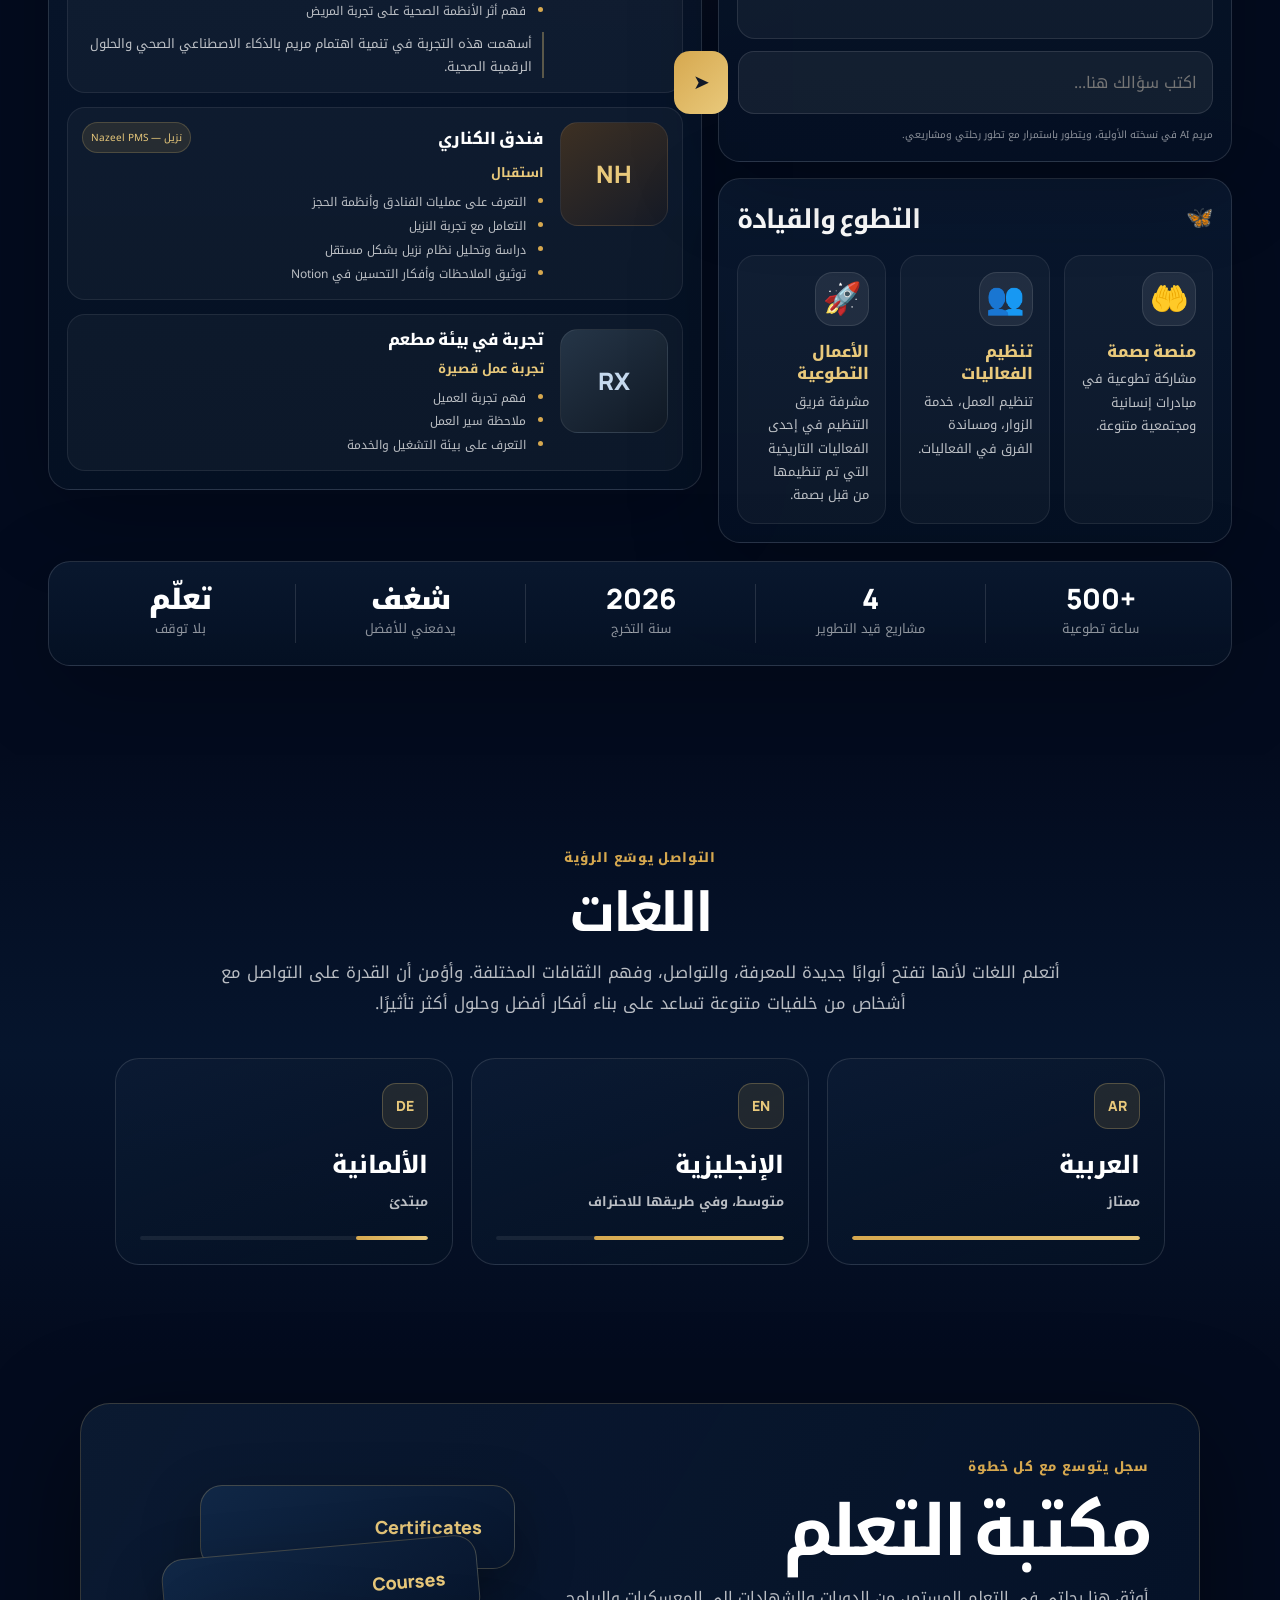
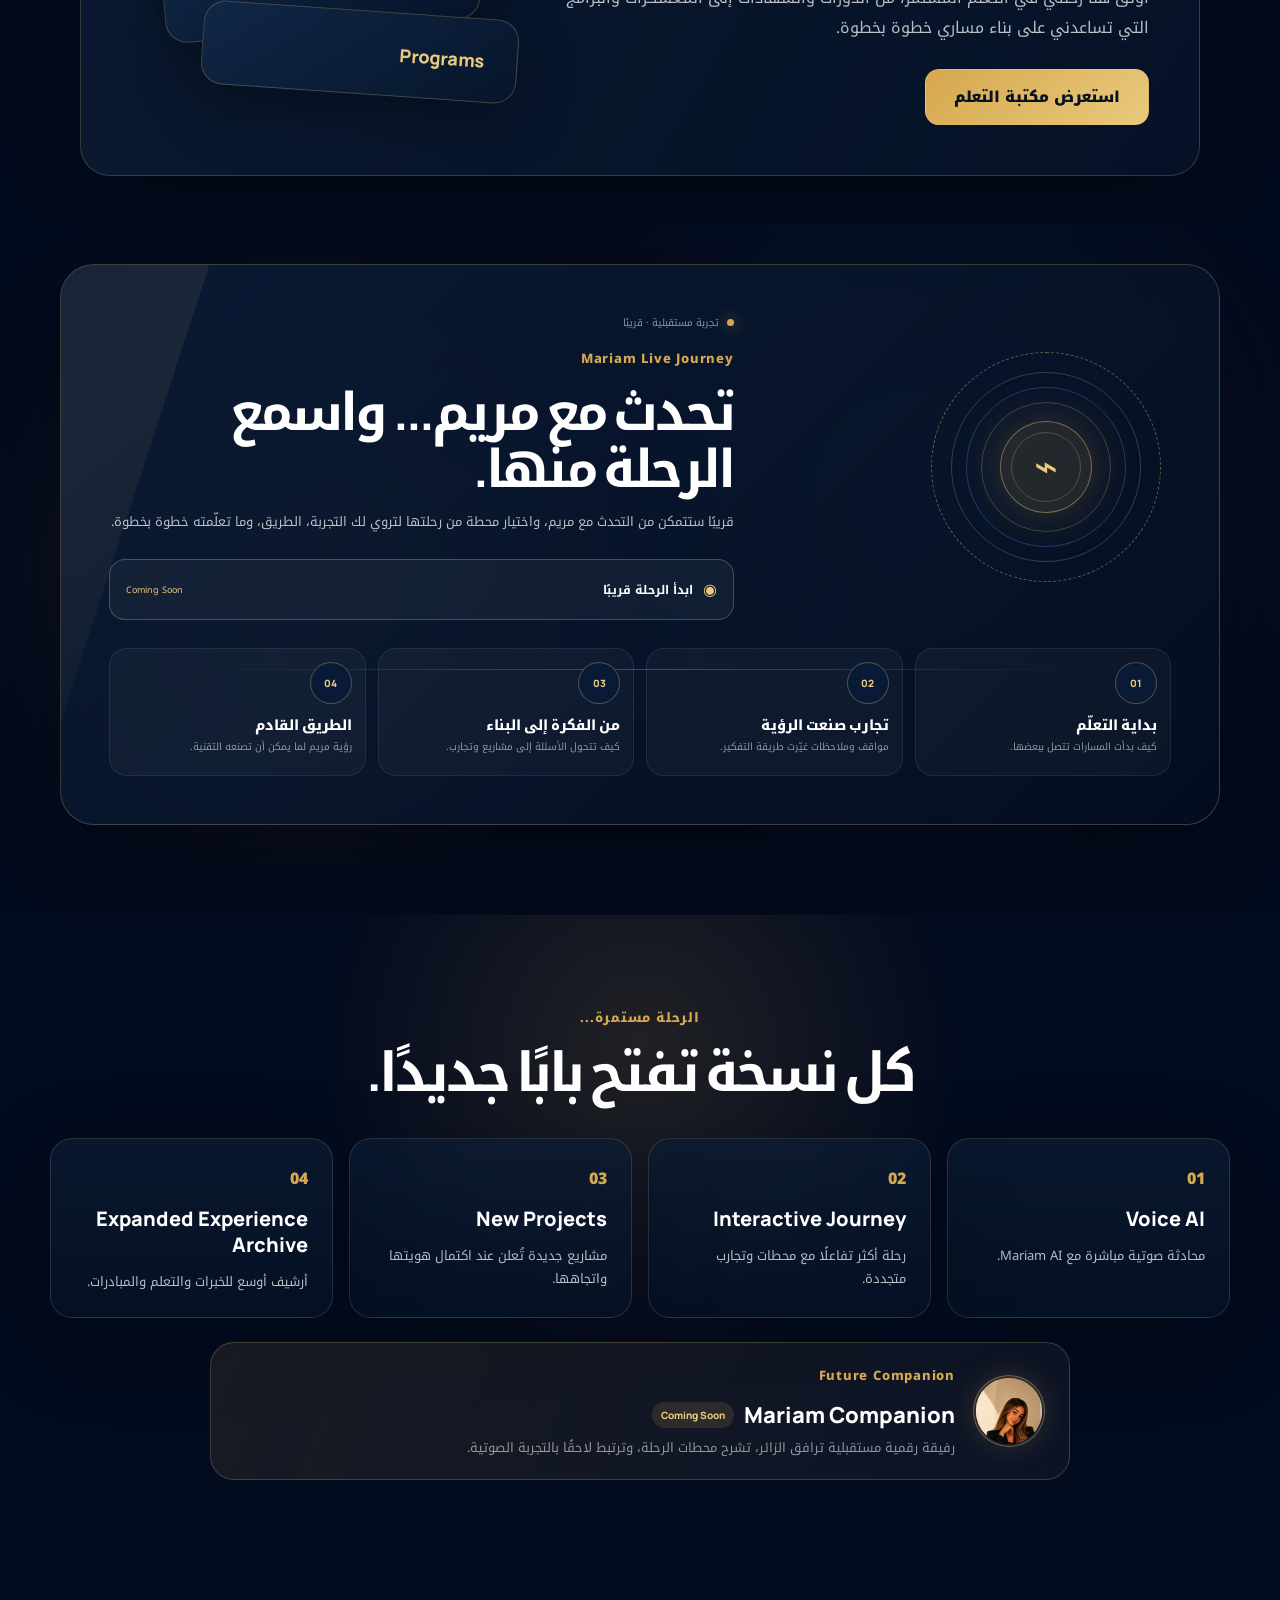
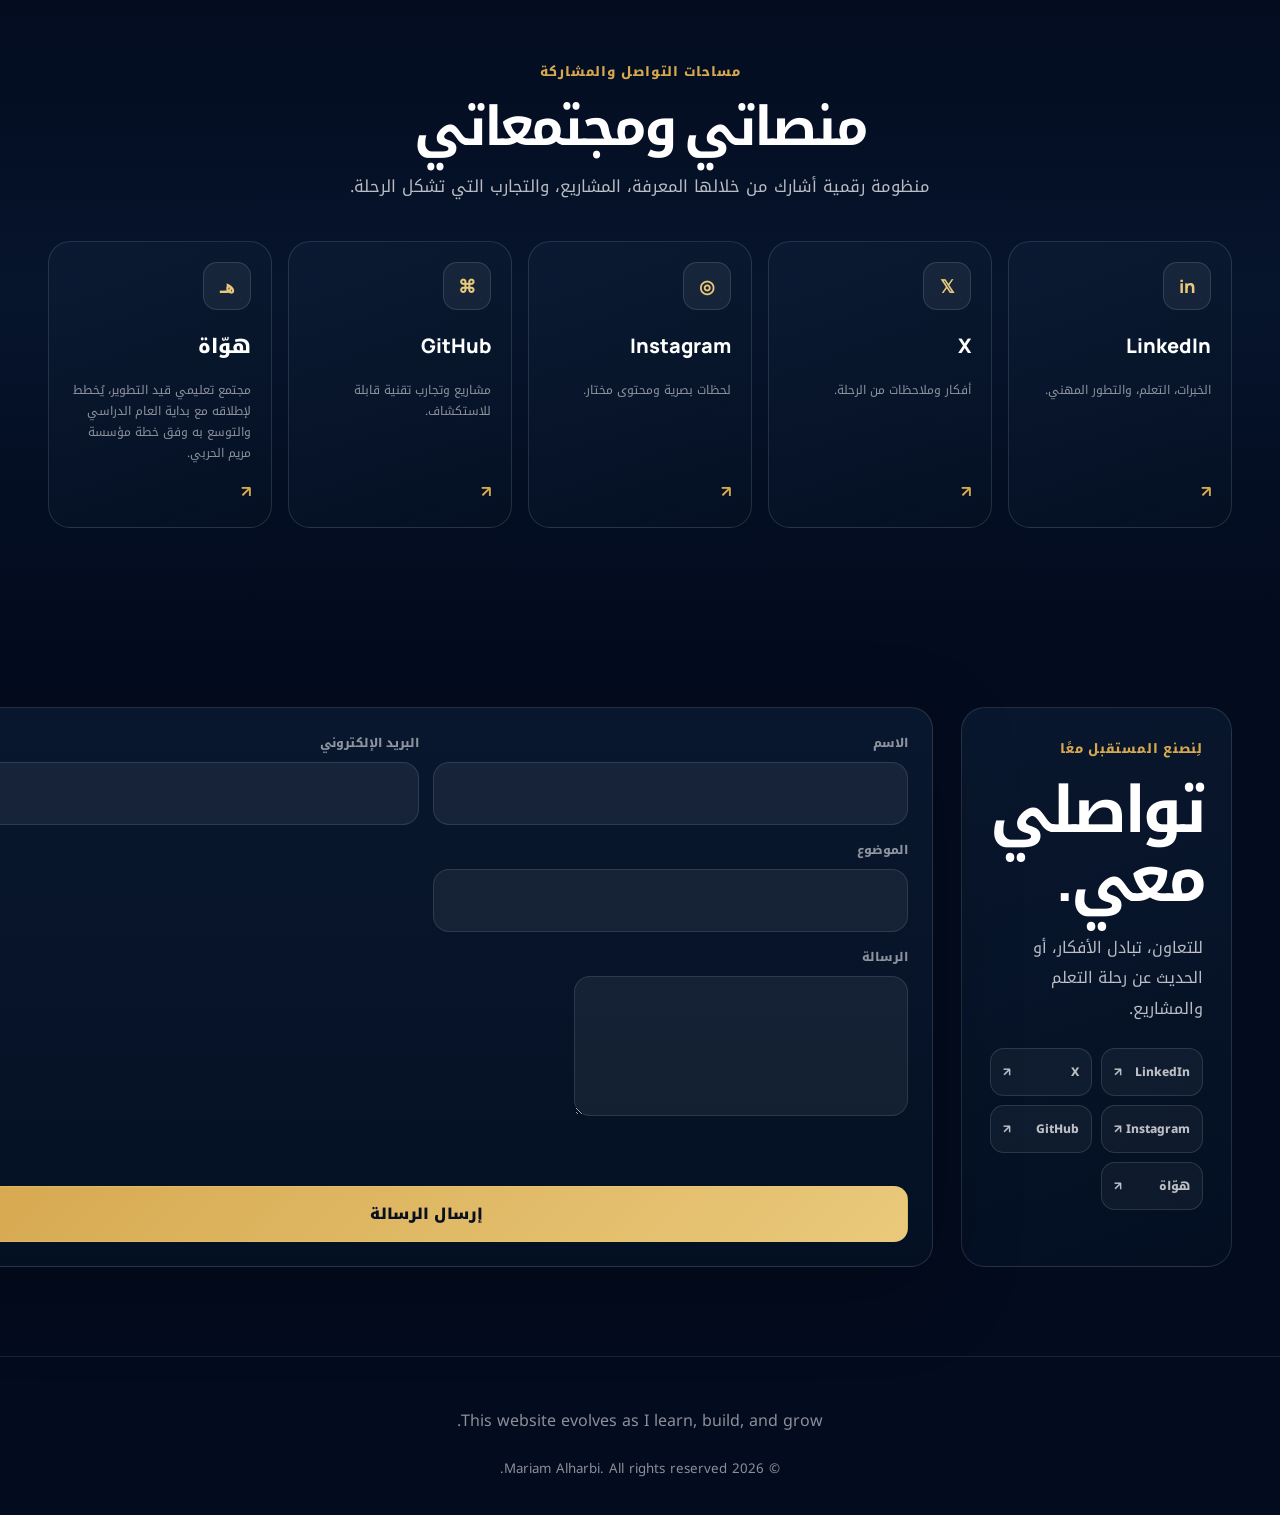
==== commit 4cdc232a: "Add files via upload" ====
--- a/index.html
+++ b/index.html
@@ -109,10 +109,10 @@
         <h2 data-i18n="prototypesTitle">المشاريع والنماذج الأولية</h2>
       </div>
       <div class="prototype-grid">
-        <article class="prototype-card reveal"><div class="prototype-icon">⌘</div><div class="prototype-head"><h3>Personal Website</h3><em class="status-live">Live</em></div><p data-i18n="websiteProjectCopy">موقعي الشخصي الذي يوثق رحلتي، خبراتي، مشاريعي، ومريم AI.</p></article>
-        <article class="prototype-card reveal"><div class="prototype-icon">AI</div><div class="prototype-head"><h3>Mariam AI</h3><em>Prototype</em></div><p data-i18n="mariamProjectCopy">نموذج أولي يساعد الزائر على التعرف على مريم ورحلتها ومشاريعها من خلال محادثة تفاعلية.</p><small data-i18n="mariamProjectNote">مريم AI في نسخته الأولية، ويتطور باستمرار مع تطور رحلة مريم ومشاريعها.</small></article>
-        <a class="prototype-card reveal" href="https://mmtt11921.github.io/rafeeq-ai/" target="_blank" rel="noopener noreferrer"><div class="prototype-icon">R</div><div class="prototype-head"><h3>Rafeeq AI</h3><em>Prototype / In Development</em></div><p data-i18n="rafeeqCopy">نموذج أولي قيد التطوير يستكشف كيف يمكن للذكاء الاصطناعي أن يقدم تجربة إرشاد رقمية أكثر إنسانية وتفاعلية.</p><b data-i18n="openPrototype">فتح النموذج ↗</b></a>
-        <article class="prototype-card reveal"><div class="prototype-icon">↗</div><div class="prototype-head"><h3>Step by Mira</h3><em>In Development</em></div><p data-i18n="stepProjectCopy">مساحة تعليمية قيد التطوير تساعد الأفراد على التقدم خطوة بخطوة في رحلتهم المهنية والتقنية.</p></article>
+        <article class="prototype-card reveal"><div class="prototype-icon">⌘</div><div class="prototype-head"><h3>Personal Website</h3><em data-i18n="developmentStatus">قيد التطوير</em></div><p data-i18n="websiteProjectCopy">موقعي الشخصي الذي يوثق رحلتي، خبراتي، مشاريعي، ومريم AI.</p></article>
+        <article class="prototype-card reveal"><div class="prototype-icon">AI</div><div class="prototype-head"><h3>Mariam AI</h3><em data-i18n="developmentStatus">قيد التطوير</em></div><p data-i18n="mariamProjectCopy">نموذج أولي يساعد الزائر على التعرف على مريم ورحلتها ومشاريعها من خلال محادثة تفاعلية.</p><small data-i18n="mariamProjectNote">مريم AI في نسخته الأولية، ويتطور باستمرار مع تطور رحلة مريم ومشاريعها.</small></article>
+        <a class="prototype-card reveal" href="https://mmtt11921.github.io/rafeeq-ai/" target="_blank" rel="noopener noreferrer"><div class="prototype-icon">R</div><div class="prototype-head"><h3>Rafeeq AI</h3><em data-i18n="developmentStatus">قيد التطوير</em></div><p data-i18n="rafeeqCopy">نموذج أولي قيد التطوير يستكشف كيف يمكن للذكاء الاصطناعي أن يقدم تجربة إرشاد رقمية أكثر إنسانية وتفاعلية.</p><b data-i18n="openPrototype">فتح النموذج ↗</b></a>
+        <article class="prototype-card reveal"><div class="prototype-icon">↗</div><div class="prototype-head"><h3>Step by Mira</h3><em data-i18n="developmentStatus">قيد التطوير</em></div><p data-i18n="stepProjectCopy">مساحة تعليمية قيد التطوير تساعد الأفراد على التقدم خطوة بخطوة في رحلتهم المهنية والتقنية.</p></article>
       </div>
     </section>
 
@@ -227,7 +227,7 @@
 
       <div class="stats-strip reveal" aria-label="Founder highlights">
         <div><strong>+500</strong><span data-i18n="statHours">ساعة تطوعية</span></div>
-        <div><strong>3</strong><span data-i18n="statProjects">مشاريع عامة</span></div>
+        <div><strong>4</strong><span data-i18n="statProjects">مشاريع قيد التطوير</span></div>
         <div><strong>2026</strong><span data-i18n="statYear">سنة التخرج</span></div>
         <div><strong data-i18n="statPassion">شغف</strong><span data-i18n="statBetter">يدفعني للأفضل</span></div>
         <div><strong data-i18n="statLearning">تعلّم</strong><span data-i18n="statNonstop">بلا توقف</span></div>
@@ -310,7 +310,7 @@
         <a class="ecosystem-card reveal" href="https://x.com/MiraVibesX" target="_blank" rel="noopener noreferrer"><span>𝕏</span><h3>X</h3><p data-i18n="xCopy">أفكار وملاحظات من الرحلة.</p><b>↗</b></a>
         <a class="ecosystem-card reveal" href="https://www.instagram.com/miravibest/" target="_blank" rel="noopener noreferrer"><span>◎</span><h3>Instagram</h3><p data-i18n="instagramCopy">لحظات بصرية ومحتوى مختار.</p><b>↗</b></a>
         <a class="ecosystem-card reveal" href="https://github.com/mmtt11921" target="_blank" rel="noopener noreferrer"><span>⌘</span><h3>GitHub</h3><p data-i18n="githubCopy">مشاريع وتجارب تقنية قابلة للاستكشاف.</p><b>↗</b></a>
-        <a class="ecosystem-card hawat-card reveal" href="https://t.me/Hwaat_32178" target="_blank" rel="noopener noreferrer"><span>هـ</span><h3>هوّاة</h3><p data-i18n="hawatPlatformCopy">مجتمع تعليمي يشارك المعرفة، الفرص، والتجارب مع طلاب وطالبات جامعة طيبة.</p><b>↗</b></a>
+        <a class="ecosystem-card hawat-card reveal" href="https://hwaat-hub.vercel.app" target="_blank" rel="noopener noreferrer"><span>هـ</span><h3>هوّاة</h3><p data-i18n="hawatPlatformCopy">مجتمع تعليمي قيد التطوير، يُخطط لإطلاقه مع بداية العام الدراسي والتوسع به وفق خطة مؤسسة مريم الحربي.</p><b>↗</b></a>
       </div>
     </section>
 
@@ -347,6 +347,7 @@
   </div>
 
   <script src="js/ai-config.js"></script>
+  <script src="js/ai-engine.js"></script>
   <script src="js/contact-config.js"></script>
   <script src="js/app.js"></script>
 </body>
--- a/css/styles.css
+++ b/css/styles.css
@@ -123,7 +123,7 @@
 .chip-list{display:flex;flex-wrap:wrap;gap:9px;margin:16px 0}
 .question{background:rgba(255,255,255,.045);border:1px solid rgba(255,255,255,.11);border-radius:999px;color:var(--text);font-size:13px;padding:11px 14px;text-align:center;transition:.25s}
 .question:hover{background:rgba(214,168,79,.14);border-color:rgba(233,201,123,.45);box-shadow:0 12px 36px rgba(214,168,79,.1);transform:translateY(-2px)}
-.ai-response{background:rgba(255,255,255,.045);border:1px solid rgba(255,255,255,.1);border-radius:18px;color:var(--soft);font-size:13px;line-height:1.8;min-height:86px;padding:16px;transition:opacity .2s}
+.ai-response{background:rgba(255,255,255,.045);border:1px solid rgba(255,255,255,.1);border-radius:18px;color:var(--soft);font-size:13px;line-height:1.8;min-height:86px;padding:16px;transition:opacity .2s;white-space:pre-line}
 .ai-form{display:grid;gap:10px;grid-template-columns:1fr auto;margin-top:12px}
 .ai-form input,.contact-form input,.contact-form textarea{background:rgba(255,255,255,.06);border:1px solid rgba(255,255,255,.11);border-radius:16px;color:var(--text);outline:0;padding:15px}
 .send-btn{background:linear-gradient(135deg,var(--gold),var(--gold2));border:0;border-radius:16px;color:#111827;font-size:20px;width:54px}
@@ -203,6 +203,7 @@
 .prototype-card:hover{border-color:rgba(233,201,123,.42);box-shadow:var(--shadow);transform:translateY(-6px)}
 .prototype-icon{align-items:center;background:rgba(214,168,79,.12);border:1px solid rgba(233,201,123,.24);border-radius:17px;color:var(--gold2);display:flex;font:900 20px/1 Manrope,sans-serif;height:56px;justify-content:center;margin-bottom:24px;width:56px}
 .prototype-head{align-items:flex-start;display:flex;flex-wrap:wrap;gap:8px;justify-content:space-between}.prototype-head h3{font:800 20px/1.35 Manrope,"Noto Kufi Arabic",sans-serif;margin:0}.prototype-head em{background:rgba(214,168,79,.13);border-radius:999px;color:var(--gold2);font-size:9px;font-style:normal;font-weight:900;padding:6px 8px}.prototype-head .status-live{background:rgba(74,222,128,.12);color:#86efac}.prototype-card p{color:var(--soft);font-size:13px;line-height:1.85}.prototype-card small{border-top:1px solid var(--line2);color:var(--muted);font-size:10px;line-height:1.7;margin-top:auto;padding-top:12px}.prototype-card b{color:var(--gold2);font-size:11px;margin-top:auto}
+.prototype-head .status-beta{background:rgba(74,222,128,.12);border:1px solid rgba(134,239,172,.18);color:#86efac}.hawat-hub-icon{background:linear-gradient(145deg,rgba(214,168,79,.2),rgba(74,222,128,.12));color:var(--gold2)}
 .ai-evolving-note{color:var(--muted);display:block;font-size:10px;line-height:1.7;margin-top:12px}
 .learning-preview{padding-block:48px}.learning-preview-card{align-items:center;background:linear-gradient(120deg,rgba(12,28,52,.88),rgba(6,20,43,.76));border:1px solid rgba(233,201,123,.2);border-radius:30px;box-shadow:var(--shadow);display:grid;gap:32px;grid-template-columns:1.2fr .8fr;margin:auto;max-width:1120px;overflow:hidden;padding:clamp(24px,5vw,50px);position:relative}.learning-preview-copy{position:relative;z-index:2}.learning-preview-copy h2{font-size:clamp(38px,6vw,70px);margin:0 0 16px}.learning-preview-copy>p:last-of-type{color:var(--soft);line-height:1.9;margin-bottom:26px}.learning-stack{height:250px;position:relative}.learning-stack span{background:linear-gradient(145deg,#102746,#07152c);border:1px solid rgba(233,201,123,.24);border-radius:22px;box-shadow:0 20px 60px rgba(0,0,0,.3);color:var(--gold2);font:800 18px/1 Manrope,sans-serif;inset:20px 10px auto auto;padding:32px;position:absolute;width:80%}.learning-stack span:nth-child(2){inset:82px auto auto 8%;transform:rotate(-5deg)}.learning-stack span:nth-child(3){inset:145px 2% auto auto;transform:rotate(4deg)}
 .voice-phases{display:grid;gap:14px;grid-template-columns:repeat(3,1fr);margin:18px auto 0;max-width:980px}.voice-phases article{background:rgba(255,255,255,.035);border:1px solid var(--line2);border-radius:18px;padding:18px}.voice-phases article.active{border-color:rgba(74,222,128,.35)}.voice-phases span{color:var(--gold);font-size:11px;font-weight:900}.voice-phases h3{font:800 17px/1.4 Manrope,sans-serif;margin:8px 0}.voice-phases em{color:var(--muted);font-size:10px;font-style:normal}.voice-phases .active em{color:#86efac}
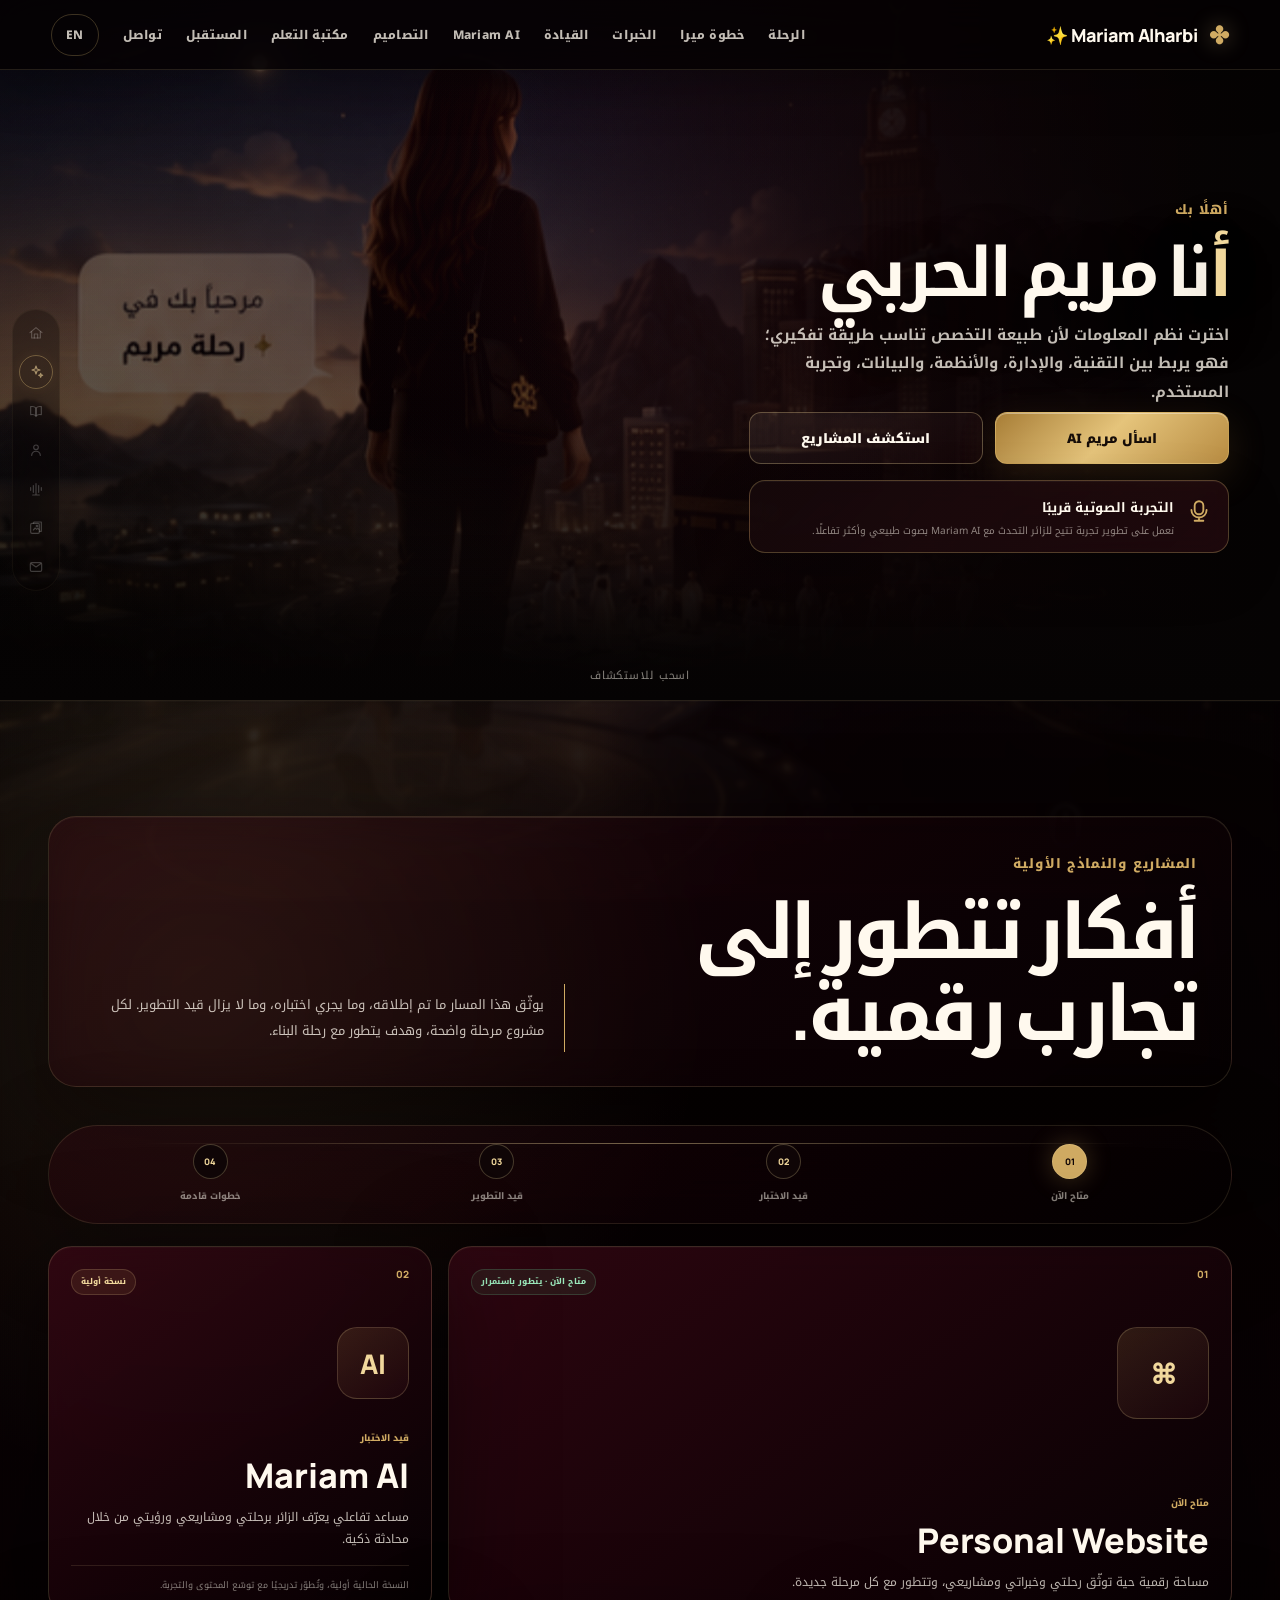
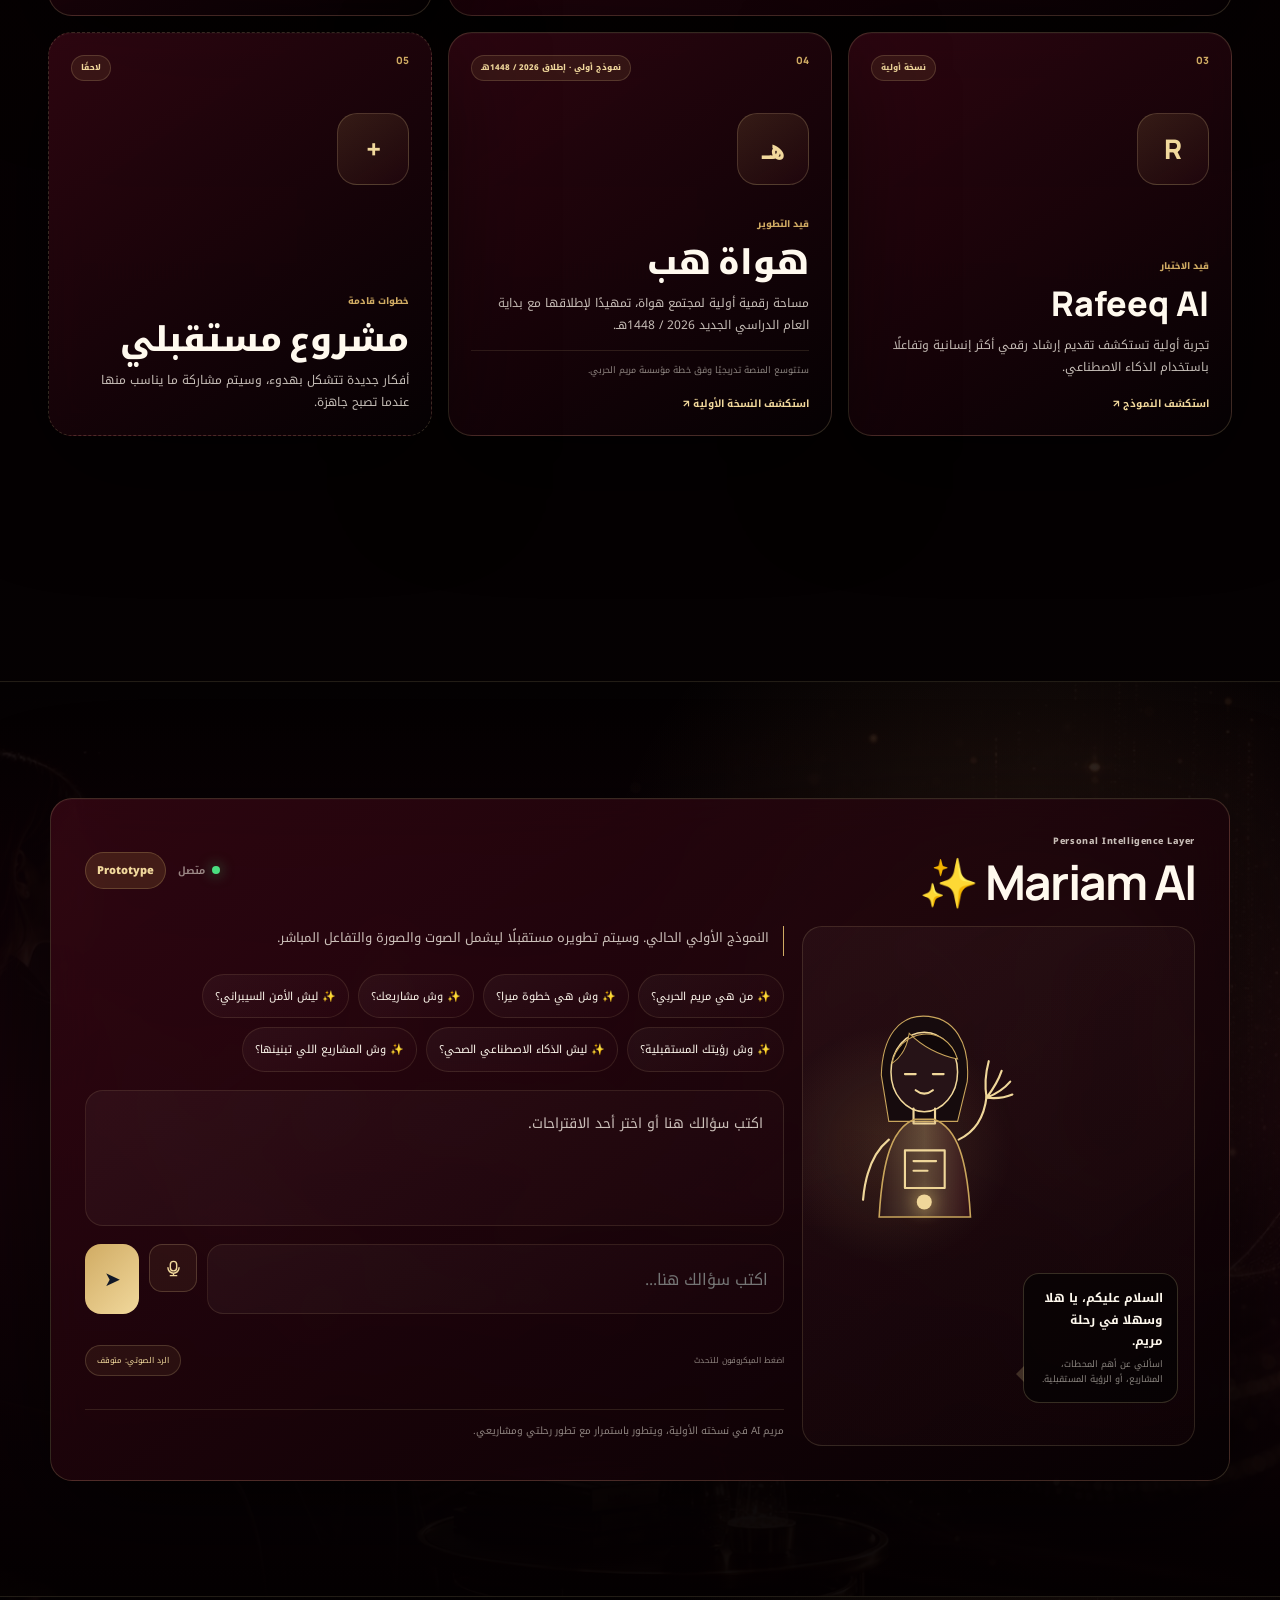
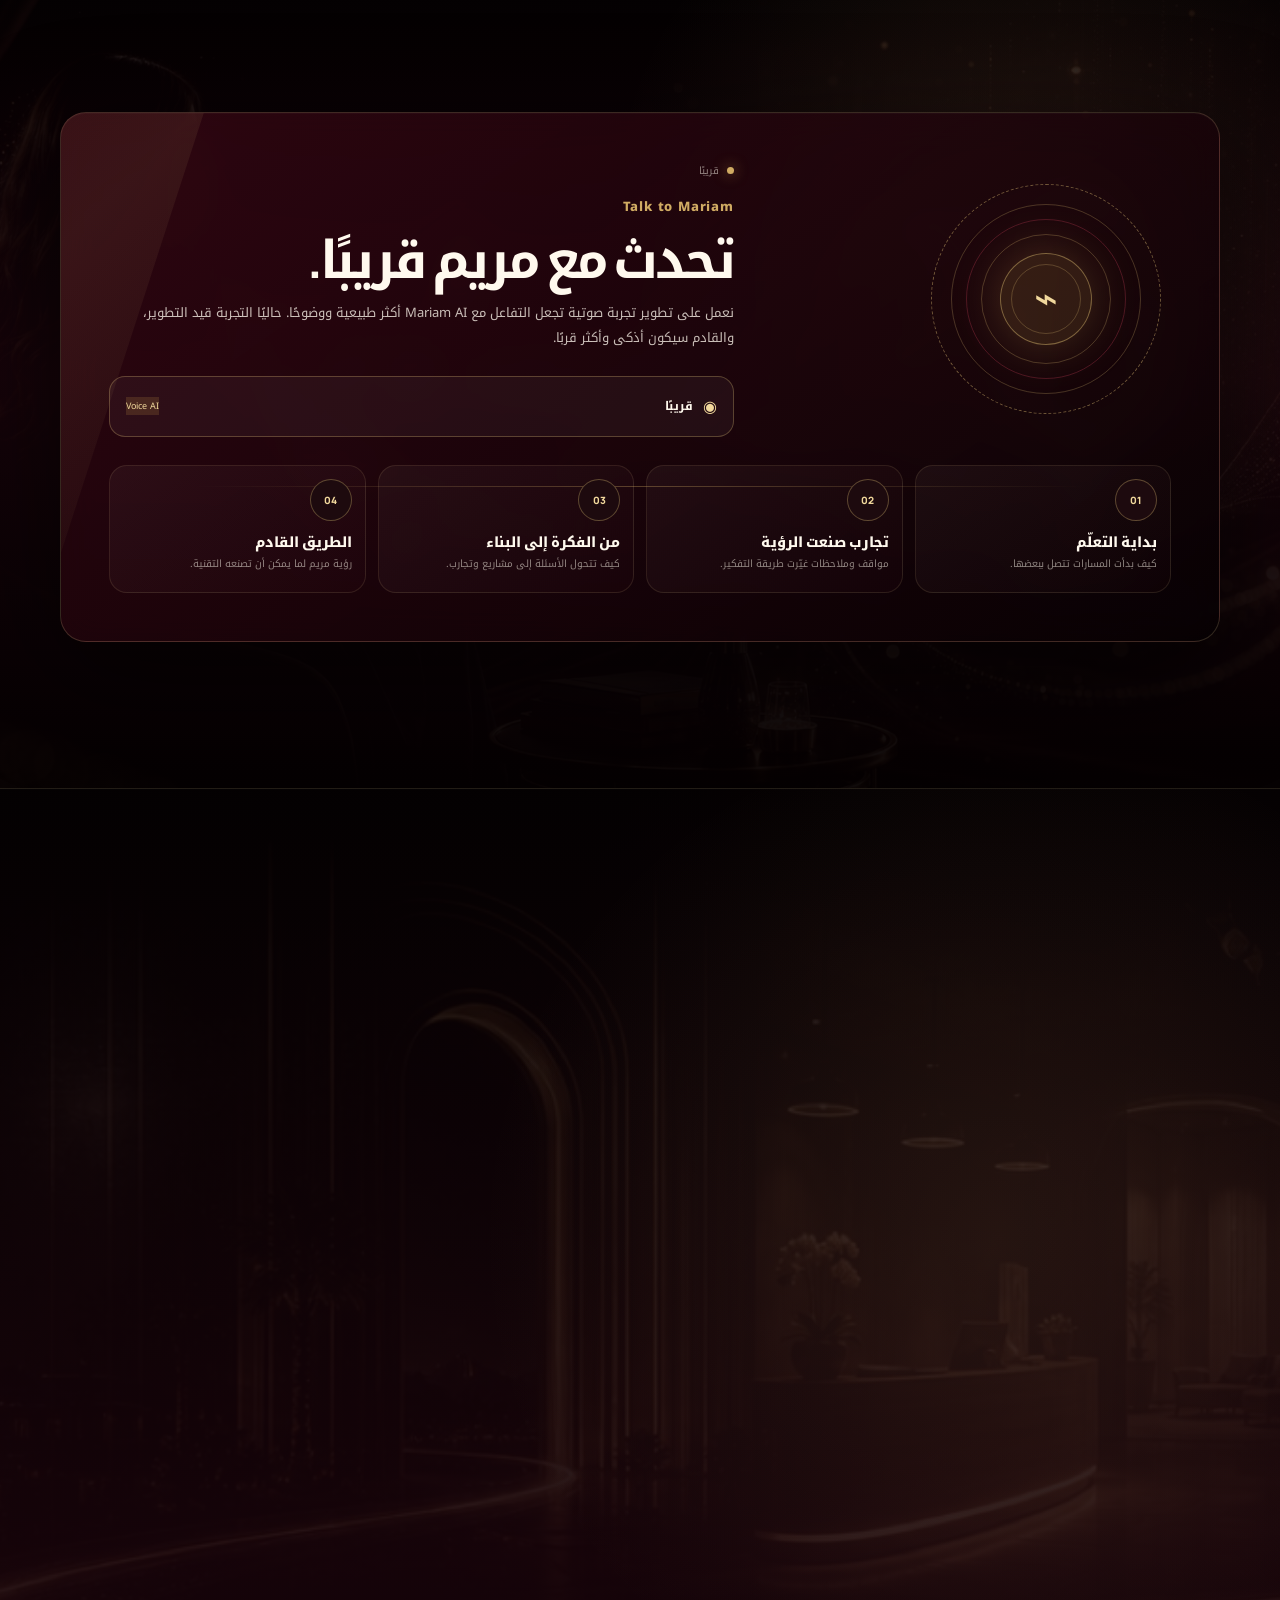
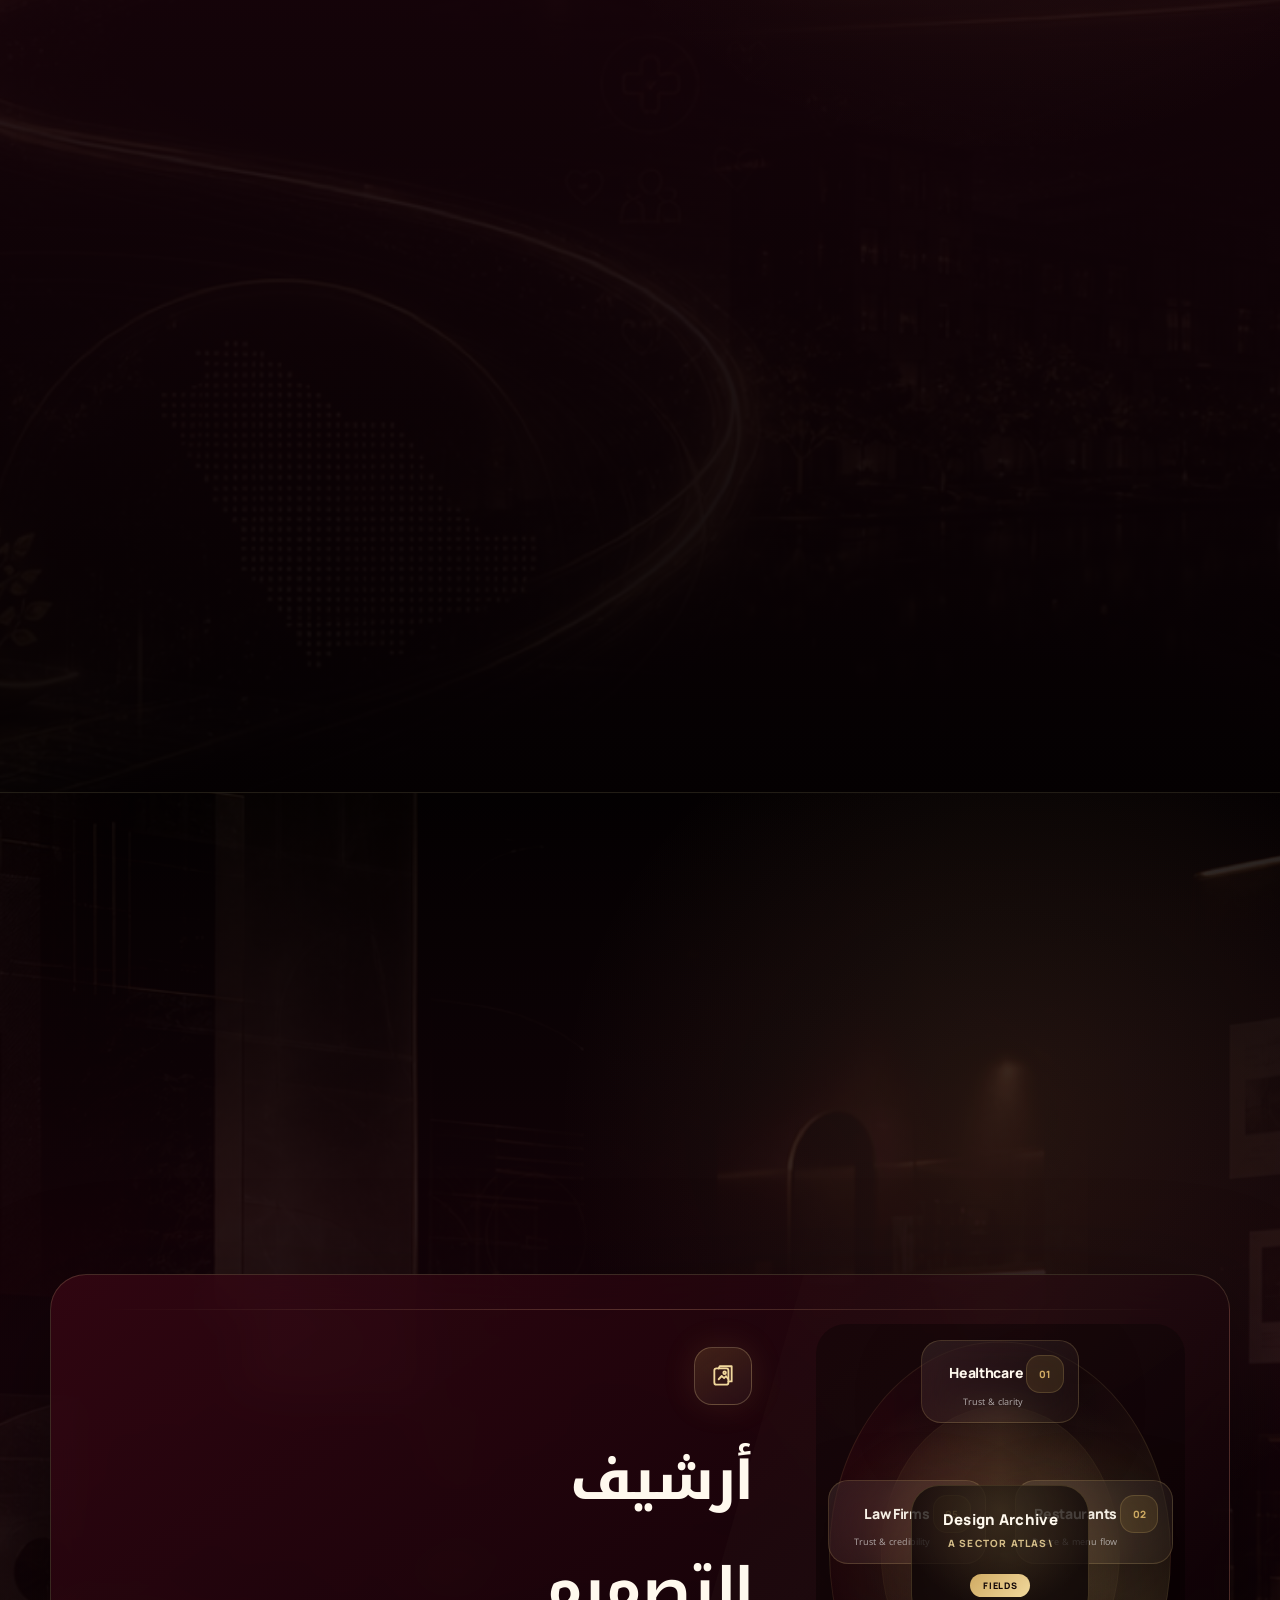
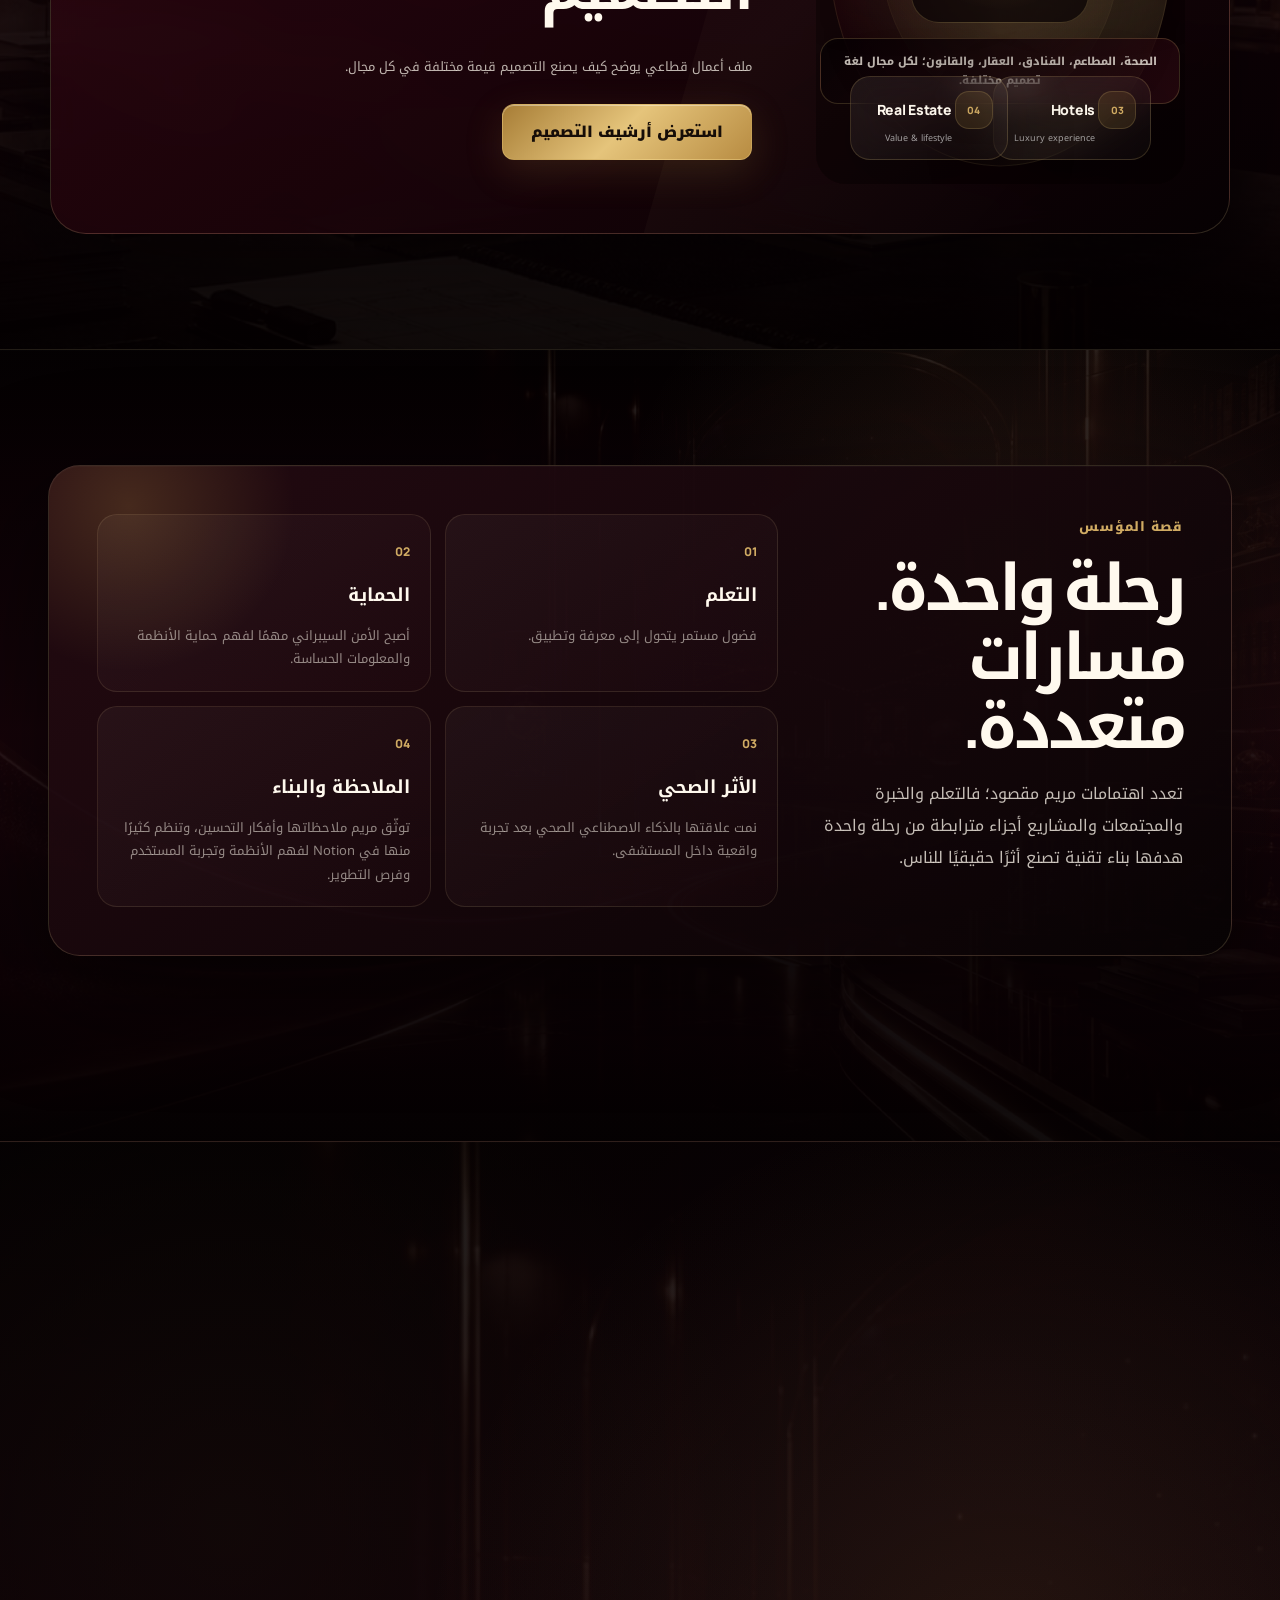
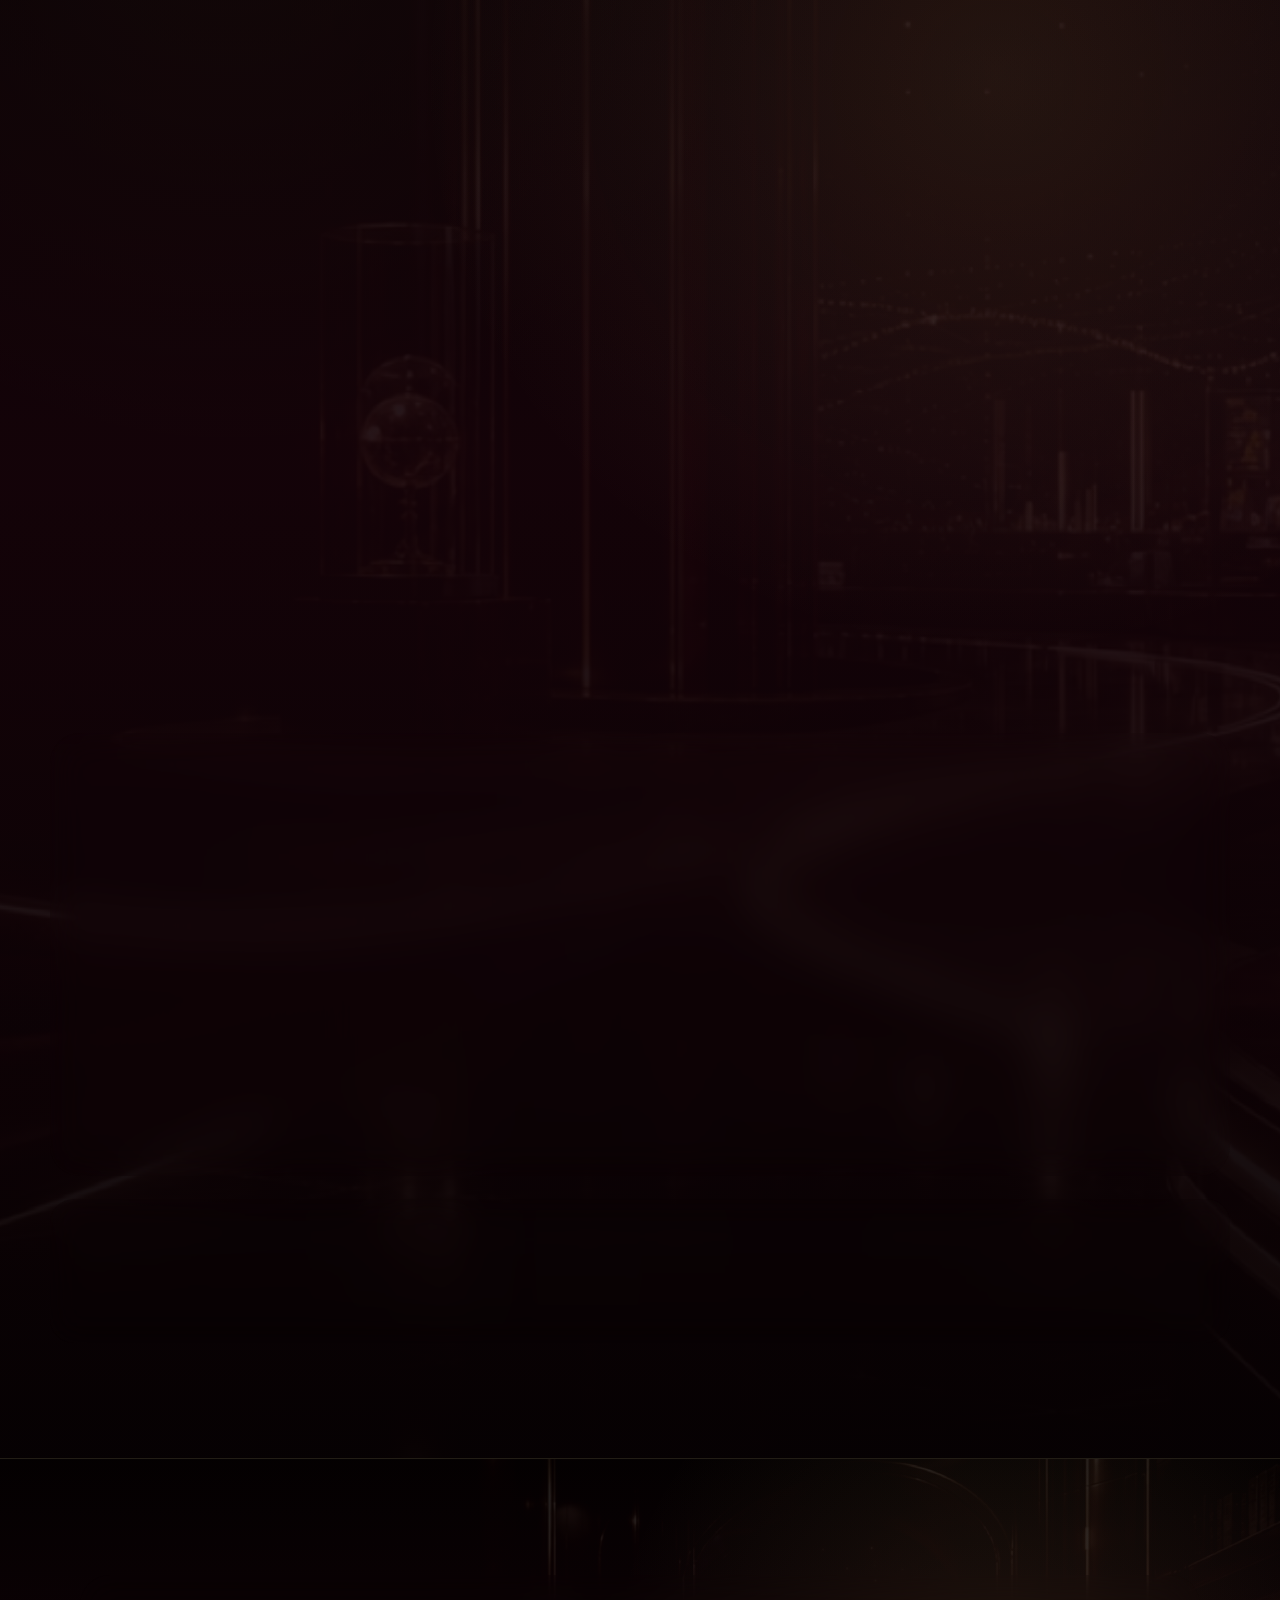
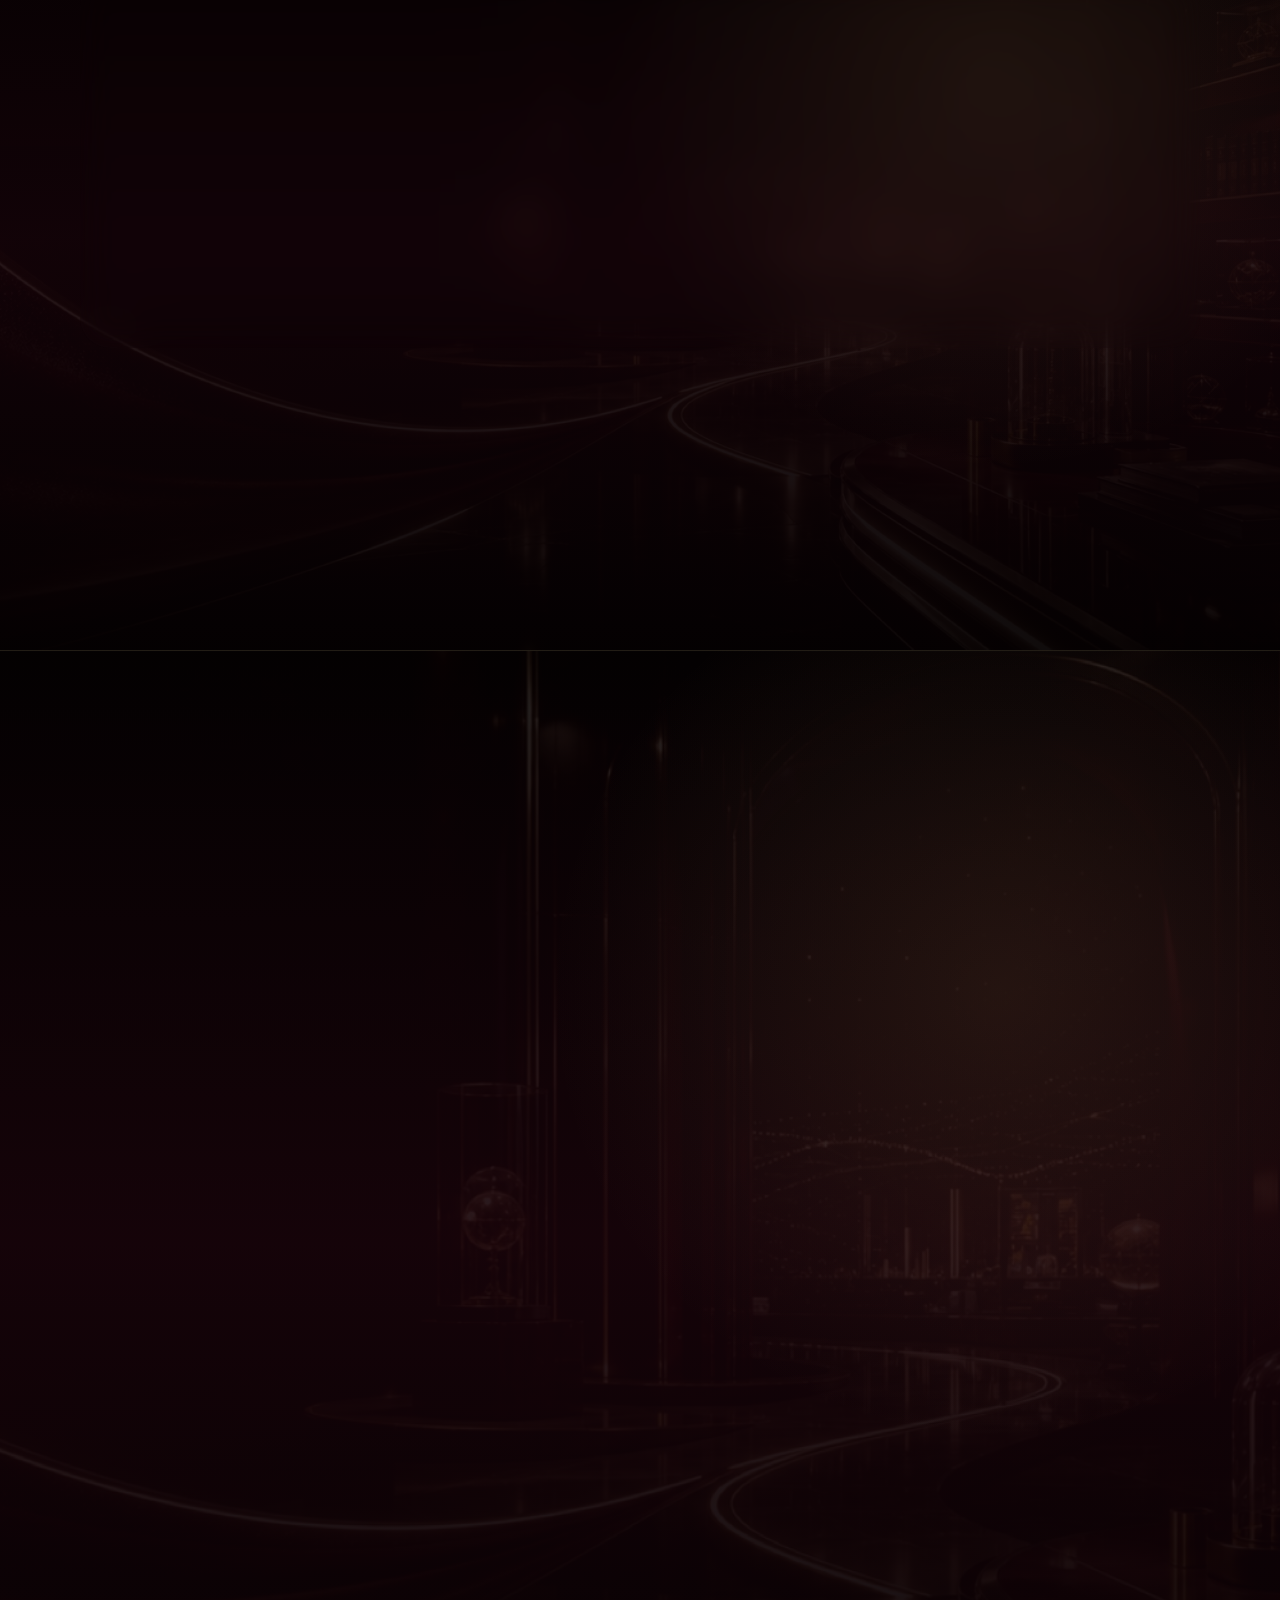
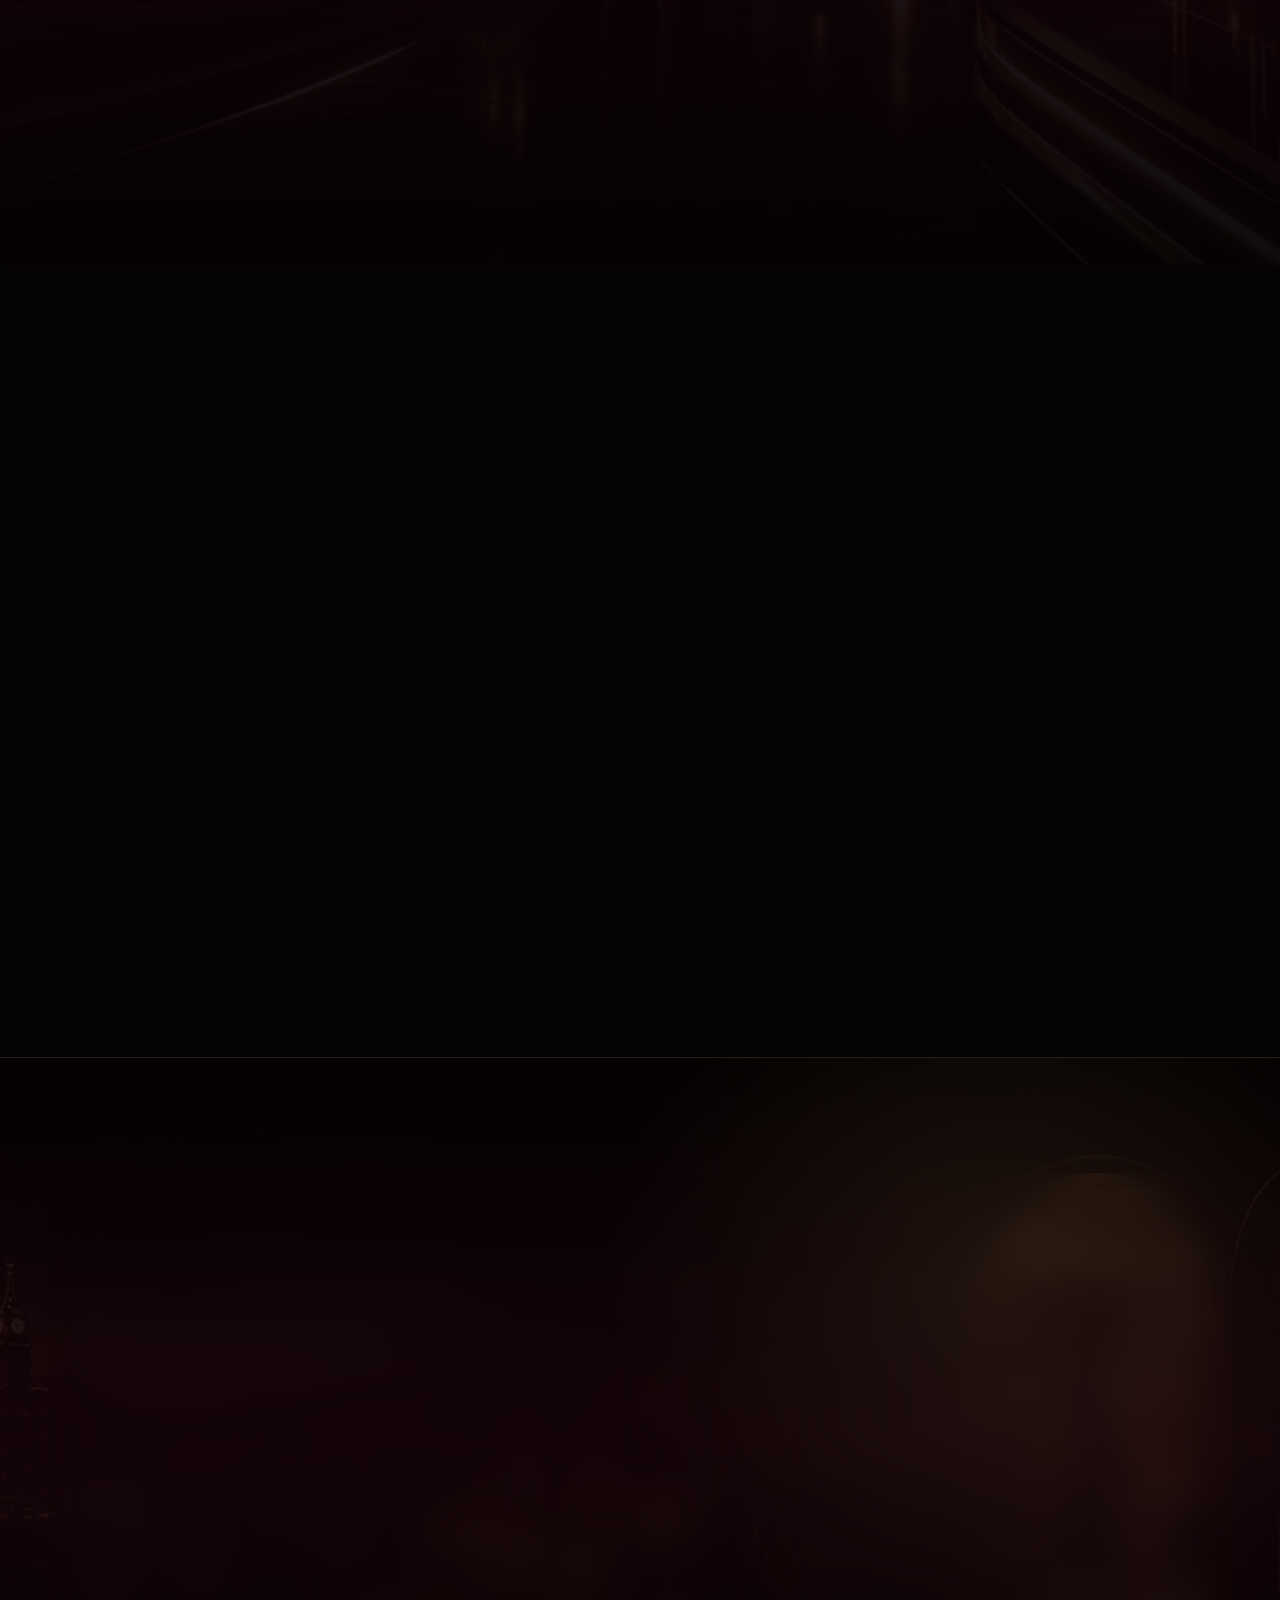
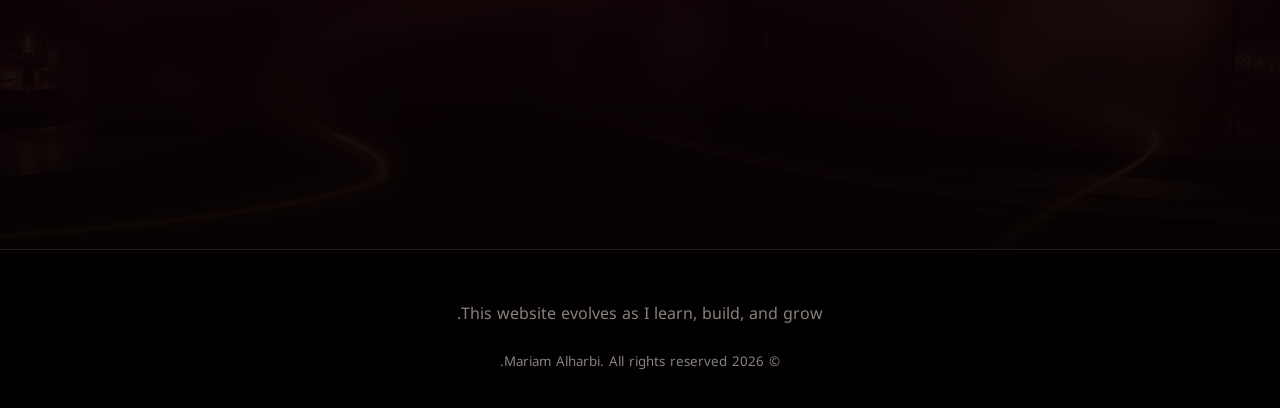
==== commit 44c60dc4: "Update Mariam website with full assets" ====
--- a/index.html
+++ b/index.html
@@ -5,14 +5,22 @@
   <meta name="viewport" content="width=device-width, initial-scale=1.0">
   <meta name="description" content="مريم الحربي مؤسسة وصانعة تقنية تبني مشاريع رقمية ومجتمعات تعليمية وتجربة ذكاء اصطناعي شخصية للمستقبل.">
   <title>Mariam Alharbi | Founder Journey V4</title>
+  <link rel="icon" type="image/png" sizes="512x512" href="assets/images/favicon.png?v=2">
+  <link rel="apple-touch-icon" sizes="180x180" href="assets/images/apple-touch-icon.png?v=2">
   <link rel="preconnect" href="https://fonts.googleapis.com">
   <link rel="preconnect" href="https://fonts.gstatic.com" crossorigin>
   <link href="https://fonts.googleapis.com/css2?family=DM+Sans:wght@400;500;600;700;800&family=Manrope:wght@500;600;700;800&family=Noto+Kufi+Arabic:wght@400;500;600;700;800&display=swap" rel="stylesheet">
-  <link rel="stylesheet" href="css/styles.css">
+  <link rel="stylesheet" href="css/styles.css?v=20260618-design-atlas">
 </head>
 <body>
   <a class="skip" href="#main" data-i18n="skip">تجاوز إلى المحتوى</a>
   <div class="stars" aria-hidden="true"><span></span><span></span><span></span><span></span></div>
+  <div class="journey-video-layer" id="journeyVideoLayer" aria-hidden="true">
+    <video id="journeyVideo" autoplay muted loop playsinline preload="metadata" poster="assets/images/founder-hero-scene.png">
+      <source src="assets/images/mariam-founder-journey.mp4" type="video/mp4">
+    </video>
+    <div class="journey-video-tide"></div>
+  </div>
   <div class="scroll-mariam" id="walker" aria-hidden="true">
     <img src="assets/images/profile-photo.jpg" alt="">
   </div>
@@ -22,9 +30,11 @@
     <button class="menu-btn" id="menuBtn" type="button" aria-label="Open menu" aria-expanded="false">☰</button>
     <div class="nav-links" id="navLinks">
       <a href="#journey" data-i18n="navJourney">الرحلة</a>
+      <a href="step-by-mira.html" data-i18n="navStepByMira">خطوة ميرا</a>
       <a href="#experience" data-i18n="navExperience">الخبرات</a>
       <a href="#leadership" data-i18n="navLeadership">القيادة</a>
       <a href="#mariam-ai" data-i18n="navAi">Mariam AI</a>
+      <a href="design-archive.html" data-i18n="navGallery">التصاميم</a>
       <a href="learning-archive.html" data-i18n="navLearning">مكتبة التعلم</a>
       <a href="#future" data-i18n="navFuture">المستقبل</a>
       <a href="#contact" data-i18n="navContact">تواصل</a>
@@ -38,82 +48,83 @@
     <a href="learning-archive.html" aria-label="Learning Archive"><svg viewBox="0 0 24 24" aria-hidden="true"><path d="M4 5.5c3.5-.8 6.2.2 8 2.2v12c-1.8-2-4.5-3-8-2.2v-12Z"/><path d="M20 5.5c-3.5-.8-6.2.2-8 2.2v12c1.8-2 4.5-3 8-2.2v-12Z"/></svg></a>
     <a href="#about" aria-label="About Mariam" data-side-target="about"><svg viewBox="0 0 24 24" aria-hidden="true"><circle cx="12" cy="8" r="3.5"/><path d="M5.5 20c.4-4.1 2.6-6.2 6.5-6.2s6.1 2.1 6.5 6.2"/></svg></a>
     <a href="#voice" aria-label="Mariam Live Journey" data-side-target="voice"><svg viewBox="0 0 24 24" aria-hidden="true"><path d="M4 14v-4M8 17V7m4 13V4m4 13V7m4 7v-4"/><path d="M7 21h10"/></svg></a>
+    <a href="design-archive.html" aria-label="Design Gallery"><svg viewBox="0 0 24 24" aria-hidden="true"><rect x="4" y="5" width="13" height="15" rx="2"/><path d="m8 15 2.8-3 2.2 2 1.8-1.8L17 15"/><circle cx="13.5" cy="9" r="1.2"/><path d="m8 5 1-2h11v14h-3"/></svg></a>
     <a href="#contact" aria-label="Contact" data-side-target="contact"><svg viewBox="0 0 24 24" aria-hidden="true"><rect x="3.5" y="5.5" width="17" height="13" rx="2"/><path d="m5 7 7 5 7-5"/></svg></a>
   </nav>
 
   <header class="hero" id="top">
     <div class="hero-scene" aria-hidden="true">
-      <img src="assets/images/founder-hero-scene.png" alt="">
       <div class="scene-orbit"></div>
       <div class="hello-bubble" data-i18n="heroBubble">مرحبًا بك في رحلة مريم ✨</div>
     </div>
     <div class="hero-content reveal">
       <p class="eyebrow" data-i18n="heroHello">أهلًا بك</p>
       <h1 data-i18n="heroTitle">أنا مريم الحربي</h1>
-      <p class="hero-belief" data-i18n="heroBelief">أؤمن أن التقنية تصنع أثرًا حقيقيًا.</p>
-      <p class="hero-lead" data-i18n="heroLead">أبني مشاريع تقنية ومجتمعات تعليمية وحلولًا رقمية للمستقبل.</p>
+      <p class="hero-belief" data-i18n="heroBelief">اخترت نظم المعلومات لأن طبيعة التخصص تناسب طريقة تفكيري؛ فهو يربط بين التقنية، والإدارة، والأنظمة، والبيانات، وتجربة المستخدم.</p>
+      <p class="hero-lead" data-i18n="heroLead"></p>
       <div class="hero-actions">
         <a class="btn btn-gold magnetic" href="#mariam-ai" data-i18n="askAI">اسأل مريم AI</a>
         <a class="btn btn-glass magnetic" href="#journey" data-i18n="exploreProjects">استكشف المشاريع</a>
       </div>
       <button class="voice-strip magnetic" id="voiceHero" type="button">
-        <span>🎙</span>
+        <span class="line-icon"><svg viewBox="0 0 24 24" aria-hidden="true"><rect x="8" y="3" width="8" height="12" rx="4"/><path d="M5 11a7 7 0 0 0 14 0M12 18v3M8 21h8"/></svg></span>
         <strong data-i18n="voiceTitle">التجربة الصوتية قريبًا</strong>
-        <small data-i18n="voiceSmall">قريبًا ستتمكن من التحدث مع Mariam AI بالصوت.</small>
+        <small data-i18n="voiceSmall">نعمل على تطوير تجربة تتيح للزائر التحدث مع Mariam AI بصوت طبيعي وأكثر تفاعلًا.</small>
       </button>
     </div>
     <div class="scroll-cue" data-i18n="scrollCue">اسحب للاستكشاف</div>
   </header>
 
   <main id="main">
-    <section class="journey section" id="journey">
-      <div class="section-head reveal">
-        <p class="eyebrow" data-i18n="journeyKicker">تعلم ← خبرة ← مجتمعات ← مشاريع ← مستقبل</p>
-        <h2 data-i18n="journeyTitle">الرحلة تبدأ من هنا ✨</h2>
-      </div>
-      <div class="project-showcase journey-cards">
-        <article class="project-card reveal">
-          <div class="project-number">1</div>
-          <div class="project-art robot"><span>AI</span></div>
-          <div class="project-meta">
-            <h3>Mariam AI</h3>
-            <em>Prototype</em>
-          </div>
-          <p data-i18n="pMariamAi">نموذج أولي يسمح بالتعرف على مريم ومشاريعها واهتماماتها من خلال محادثة ذكية.</p>
+    <section class="journey venture-journey section" id="journey">
+      <span id="prototypes" class="anchor-target" aria-hidden="true"></span>
+      <div class="venture-intro reveal">
+        <div>
+          <p class="eyebrow" data-i18n="journeyKicker">المشاريع والنماذج الأولية</p>
+          <h2 data-i18n="journeyTitle">أفكار تتطور إلى تجارب رقمية.</h2>
+        </div>
+        <p data-i18n="ventureJourneyCopy">يوثّق هذا المسار ما تم إطلاقه، وما يجري اختباره، وما لا يزال قيد التطوير. لكل مشروع مرحلة واضحة، وهدف يتطور مع رحلة البناء.</p>
+      </div>
+
+      <div class="venture-stages reveal" aria-label="Project journey stages">
+        <span class="active"><b>01</b><em data-i18n="stageLive">متاح الآن</em></span>
+        <span><b>02</b><em data-i18n="stagePrototype">قيد الاختبار</em></span>
+        <span><b>03</b><em data-i18n="stageBuilding">قيد التطوير</em></span>
+        <span><b>04</b><em data-i18n="stageFuture">خطوات قادمة</em></span>
+      </div>
+
+      <div class="venture-grid">
+        <article class="venture-card venture-feature reveal">
+          <div class="venture-top"><span class="venture-index">01</span><em class="status-live" data-i18n="liveStatus">متاح الآن · يتطور باستمرار</em></div>
+          <div class="venture-symbol">⌘</div>
+          <div class="venture-copy"><p class="venture-type" data-i18n="stageLive">متاح الآن</p><h3>Personal Website</h3><p data-i18n="websiteProjectCopy">مساحة رقمية حية توثّق رحلتي وخبراتي ومشاريعي، وتتطور مع كل مرحلة جديدة.</p></div>
         </article>
-        <article class="project-card reveal">
-          <div class="project-number">2</div>
-          <div class="project-art steps"><span>↗</span></div>
-          <div class="project-meta">
-            <h3>Step by Mira</h3>
-            <em>In Development</em>
-          </div>
-          <p data-i18n="pStep">منصة تعليمية تساعد الأفراد على التقدم خطوة بخطوة في رحلتهم المهنية والتقنية.</p>
+
+        <article class="venture-card reveal">
+          <div class="venture-top"><span class="venture-index">02</span><em data-i18n="prototypeStatus">نسخة أولية</em></div>
+          <div class="venture-symbol">AI</div>
+          <div class="venture-copy"><p class="venture-type" data-i18n="stagePrototype">قيد الاختبار</p><h3>Mariam AI</h3><p data-i18n="mariamProjectCopy">مساعد تفاعلي يعرّف الزائر برحلتي ومشاريعي ورؤيتي من خلال محادثة ذكية.</p><small data-i18n="mariamProjectNote">النسخة الحالية أولية، وتُطوّر تدريجيًا مع توسّع المحتوى والتجربة.</small></div>
         </article>
-        <article class="project-card reveal">
-          <div class="project-number">3</div>
-          <div class="project-art future"><span>?</span></div>
-          <div class="project-meta">
-            <h3 data-i18n="pFutureTitle">Future Venture</h3>
-            <em>Coming Soon</em>
-          </div>
-          <p data-i18n="pFuture">المشروع القادم قيد التطوير. التفاصيل سيتم الإعلان عنها لاحقًا.</p>
+
+        <a class="venture-card reveal" href="https://mmtt11921.github.io/rafeeq-ai/" target="_blank" rel="noopener noreferrer">
+          <div class="venture-top"><span class="venture-index">03</span><em data-i18n="prototypeStatus">نسخة أولية</em></div>
+          <div class="venture-symbol">R</div>
+          <div class="venture-copy"><p class="venture-type" data-i18n="stagePrototype">قيد الاختبار</p><h3>Rafeeq AI</h3><p data-i18n="rafeeqCopy">تجربة أولية تستكشف تقديم إرشاد رقمي أكثر إنسانية وتفاعلًا باستخدام الذكاء الاصطناعي.</p><b data-i18n="openPrototype">استكشف النموذج ↗</b></div>
+        </a>
+
+        <a class="venture-card reveal" href="https://hwaat-hub.vercel.app" target="_blank" rel="noopener noreferrer">
+          <div class="venture-top"><span class="venture-index">04</span><em data-i18n="hawatHubStatus">نموذج أولي · إطلاق 2026 / 1448هـ</em></div>
+          <div class="venture-symbol hawat-hub-icon">هـ</div>
+          <div class="venture-copy"><p class="venture-type" data-i18n="stageBuilding">قيد التطوير</p><h3 data-i18n="hawatHubTitle">هواة هب</h3><p data-i18n="hawatHubCopy">مساحة رقمية أولية لمجتمع هواة، تمهيدًا لإطلاقها مع بداية العام الدراسي الجديد 2026 / 1448هـ.</p><small data-i18n="hawatHubNote">ستتوسع المنصة تدريجيًا وفق خطة مؤسسة مريم الحربي.</small><b data-i18n="openHawatHub">استكشف النسخة الأولية ↗</b></div>
+        </a>
+
+        <article class="venture-card venture-future reveal">
+          <div class="venture-top"><span class="venture-index">05</span><em data-i18n="futureStatus">لاحقًا</em></div>
+          <div class="venture-symbol">+</div>
+          <div class="venture-copy"><p class="venture-type" data-i18n="stageFuture">خطوات قادمة</p><h3 data-i18n="pFutureTitle">مشروع مستقبلي</h3><p data-i18n="pFuture">أفكار جديدة تتشكل بهدوء، وسيتم مشاركة ما يناسب منها عندما تصبح جاهزة.</p></div>
         </article>
       </div>
-      <p class="journey-note reveal" data-i18n="journeyNote">الرحلة مستمرة... وانتظروا القادم.</p>
-    </section>
-
-    <section class="prototypes section" id="prototypes">
-      <div class="section-head reveal">
-        <p class="eyebrow" data-i18n="prototypesKicker">مساحات حية تتطور مع الرحلة</p>
-        <h2 data-i18n="prototypesTitle">المشاريع والنماذج الأولية</h2>
-      </div>
-      <div class="prototype-grid">
-        <article class="prototype-card reveal"><div class="prototype-icon">⌘</div><div class="prototype-head"><h3>Personal Website</h3><em data-i18n="developmentStatus">قيد التطوير</em></div><p data-i18n="websiteProjectCopy">موقعي الشخصي الذي يوثق رحلتي، خبراتي، مشاريعي، ومريم AI.</p></article>
-        <article class="prototype-card reveal"><div class="prototype-icon">AI</div><div class="prototype-head"><h3>Mariam AI</h3><em data-i18n="developmentStatus">قيد التطوير</em></div><p data-i18n="mariamProjectCopy">نموذج أولي يساعد الزائر على التعرف على مريم ورحلتها ومشاريعها من خلال محادثة تفاعلية.</p><small data-i18n="mariamProjectNote">مريم AI في نسخته الأولية، ويتطور باستمرار مع تطور رحلة مريم ومشاريعها.</small></article>
-        <a class="prototype-card reveal" href="https://mmtt11921.github.io/rafeeq-ai/" target="_blank" rel="noopener noreferrer"><div class="prototype-icon">R</div><div class="prototype-head"><h3>Rafeeq AI</h3><em data-i18n="developmentStatus">قيد التطوير</em></div><p data-i18n="rafeeqCopy">نموذج أولي قيد التطوير يستكشف كيف يمكن للذكاء الاصطناعي أن يقدم تجربة إرشاد رقمية أكثر إنسانية وتفاعلية.</p><b data-i18n="openPrototype">فتح النموذج ↗</b></a>
-        <article class="prototype-card reveal"><div class="prototype-icon">↗</div><div class="prototype-head"><h3>Step by Mira</h3><em data-i18n="developmentStatus">قيد التطوير</em></div><p data-i18n="stepProjectCopy">مساحة تعليمية قيد التطوير تساعد الأفراد على التقدم خطوة بخطوة في رحلتهم المهنية والتقنية.</p></article>
-      </div>
+      <p class="journey-note reveal" data-i18n="journeyNote">كل نسخة خطوة، وكل خطوة تفتح مساحة جديدة للبناء.</p>
     </section>
 
     <section class="founder-story section" id="about">
@@ -132,10 +143,111 @@
       </div>
     </section>
 
+    <section class="learning-system section" id="learning-system">
+      <div class="learning-system-shell reveal">
+        <div class="learning-system-intro">
+          <p class="eyebrow" data-i18n="learningSystemKicker">Founder Learning System</p>
+          <h2 data-i18n="learningSystemTitle">منهجي في التعلم</h2>
+          <div class="learning-system-copy">
+            <p data-i18n="learningSystemCopy1">اخترت نظم المعلومات لأن طبيعة التخصص تناسب طريقة تفكيري؛ فهو يربط بين التقنية، والإدارة، والأنظمة، والبيانات، وتجربة المستخدم.</p>
+            <p data-i18n="learningSystemCopy2">ومع الوقت أصبحت أرى أن بناء أي تطبيق أو منتج رقمي منافس لا يعتمد على مهارة واحدة فقط. فحتى أبني حلًا جيدًا، أحتاج أن أفهم كيف يعمل النظام، وكيف يستخدمه الناس، وكيف تُحمى بياناته، وكيف يمكن تطويره بالذكاء الاصطناعي ليواكب العصر.</p>
+            <p data-i18n="learningSystemCopy3">لذلك أتعلم مجالات تبدو مختلفة، لكنها بالنسبة لي أجزاء من منظومة واحدة.</p>
+          </div>
+        </div>
+
+        <div class="learning-system-core">
+          <span class="system-badge" data-i18n="weeklyConstants">ثوابت أسبوعية</span>
+          <div class="pillar-grid" aria-label="Core learning pillars">
+            <article class="pillar-card">
+              <span class="pillar-icon">01</span>
+              <h3 data-i18n="managementSystems">الإدارة وفهم الأنظمة</h3>
+              <p data-i18n="managementSystemsCopy">لفهم طريقة عمل البيئات والعمليات واتخاذ القرار.</p>
+            </article>
+            <article class="pillar-card">
+              <span class="pillar-icon">02</span>
+              <h3 data-i18n="informationSecurity">أمن المعلومات</h3>
+              <p data-i18n="informationSecurityCopy">لحماية البيانات وبناء حلول أكثر أمانًا وثقة.</p>
+            </article>
+            <article class="pillar-card">
+              <span class="pillar-icon">03</span>
+              <h3 data-i18n="artificialIntelligence">الذكاء الاصطناعي</h3>
+              <p data-i18n="artificialIntelligenceCopy">لمواكبة العصر وبناء حلول أذكى وأكثر قابلية للتطور.</p>
+            </article>
+          </div>
+
+          <div class="flex-focus">
+            <div>
+              <span data-i18n="flexibleFocus">تتغير حسب أولوية الأسبوع</span>
+              <strong data-i18n="flexibleFocusTitle">التركيز المرن</strong>
+            </div>
+            <div class="flex-slots">
+              <em data-i18n="devProgramming">تطوير / برمجة</em>
+              <em data-i18n="designUx">تصميم / تجربة مستخدم</em>
+            </div>
+            <div class="flex-examples" aria-label="Flexible examples">
+              <small data-i18n="flexibleExamples">أمثلة مرنة</small>
+              <b>Step by Mira</b>
+              <b data-i18n="graphicDesign">Graphic Design</b>
+              <b data-i18n="projectBuilding">Project Building</b>
+              <b data-i18n="contentCreation">Content Creation</b>
+            </div>
+          </div>
+
+          <div class="language-inline" aria-label="Languages in the learning system">
+            <div>
+              <span class="system-badge" data-i18n="languagesKicker">التواصل يوسّع الرؤية</span>
+              <strong data-i18n="languagesTitle">اللغات ضمن رحلة التعلم</strong>
+              <p data-i18n="languagesCopy">أتعلم اللغات لأنها تفتح أبوابًا جديدة للمعرفة والتواصل وفهم الثقافات المختلفة، وهذا يدعم بناء أفكار وحلول أكثر تأثيرًا.</p>
+            </div>
+            <div class="language-mini-grid">
+              <span><b>AR</b><em data-i18n="arabicLevel">ممتاز</em></span>
+              <span><b>EN</b><em data-i18n="englishLevel">متوسط، وفي طريقها للاحتراف</em></span>
+              <span><b>DE</b><em data-i18n="germanLevel">مبتدئ</em></span>
+            </div>
+          </div>
+        </div>
+      </div>
+
+      <div class="monthly-system reveal">
+        <div class="monthly-head">
+          <p class="eyebrow" data-i18n="monthlyExampleKicker">Monthly Rhythm</p>
+          <h3 data-i18n="monthlyExampleTitle">مثال شهر عملي</h3>
+          <p data-i18n="monthlyExampleCopy">تبقى الثوابت حاضرة، ويتغير التركيز المرن حسب المرحلة والأولوية.</p>
+        </div>
+        <div class="month-roadmap" aria-label="Monthly learning roadmap">
+          <article class="month-card">
+            <span data-i18n="week1">الأسبوع 1</span>
+            <p><b data-i18n="fixedLabel">ثابت:</b> <em data-i18n="fixedStack">الإدارة + أمن المعلومات + الذكاء الاصطناعي</em></p>
+            <p><b data-i18n="addLabel">إضافة:</b> <em data-i18n="week1Add">تصميم جرافيكي + Step by Mira</em></p>
+          </article>
+          <article class="month-card">
+            <span data-i18n="week2">الأسبوع 2</span>
+            <p><b data-i18n="fixedLabel">ثابت:</b> <em data-i18n="fixedStack">الإدارة + أمن المعلومات + الذكاء الاصطناعي</em></p>
+            <p><b data-i18n="addLabel">إضافة:</b> <em data-i18n="week2Add">برمجة + تجربة المستخدم</em></p>
+          </article>
+          <article class="month-card">
+            <span data-i18n="week3">الأسبوع 3</span>
+            <p><b data-i18n="fixedLabel">ثابت:</b> <em data-i18n="fixedStack">الإدارة + أمن المعلومات + الذكاء الاصطناعي</em></p>
+            <p><b data-i18n="addLabel">إضافة:</b> <em data-i18n="week3Add">بناء مشروع + محتوى</em></p>
+          </article>
+          <article class="month-card">
+            <span data-i18n="week4">الأسبوع 4</span>
+            <p><b data-i18n="fixedLabel">ثابت:</b> <em data-i18n="fixedStack">الإدارة + أمن المعلومات + الذكاء الاصطناعي</em></p>
+            <p><b data-i18n="addLabel">إضافة:</b> <em data-i18n="week4Add">مراجعة + تطوير النموذج الأولي</em></p>
+          </article>
+        </div>
+      </div>
+
+      <div class="learning-system-close reveal">
+        <p data-i18n="learningSystemClose1">هذا الأسلوب لم يتكوّن بسرعة؛ احتاج سنوات من التجربة والمحاولة حتى أصبح أكثر قدرة على توزيع الوقت والطاقة بين ما هو ثابت وما يتغير حسب المرحلة.</p>
+        <p data-i18n="learningSystemClose2">الفكرة ليست أن أتعلم كل شيء في وقت واحد، بل أن أبني مسارًا مرنًا يساعدني على الاستمرار والوصول لأهدافي خطوة بخطوة.</p>
+      </div>
+    </section>
+
     <section class="dashboard section" id="experience">
       <div class="dash-grid">
         <article class="dash-panel experience-panel reveal">
-          <div class="panel-title"><span>💼</span><h2 data-i18n="experienceTitle">الخبرات المهنية</h2></div>
+          <div class="panel-title"><span class="line-icon"><svg viewBox="0 0 24 24" aria-hidden="true"><rect x="3" y="7" width="18" height="13" rx="2"/><path d="M9 7V4h6v3M3 12h18M10 12v2h4v-2"/></svg></span><h2 data-i18n="experienceTitle">الخبرات المهنية</h2></div>
           <div class="timeline">
             <article class="exp-card">
               <div class="company-mark awe-mark">AWE</div>
@@ -193,18 +305,46 @@
         </article>
 
         <article class="dash-panel leadership-panel reveal" id="leadership">
-          <div class="panel-title"><span>🦋</span><h2 data-i18n="leadershipTitle">التطوع والقيادة</h2></div>
+          <div class="panel-title"><span class="line-icon"><svg viewBox="0 0 24 24" aria-hidden="true"><path d="M12 20v-8M12 12C8 12 5 9 5 5c4 0 7 3 7 7ZM12 12c4 0 7-3 7-7-4 0-7 3-7 7Z"/><path d="M8 20h8"/></svg></span><h2 data-i18n="leadershipTitle">التطوع والقيادة</h2></div>
           <div class="leadership-list">
-            <article class="lead-card"><span>🤲</span><h3 data-i18n="basmahTitle">منصة بصمة</h3><p data-i18n="basmahCopy">مشاركة تطوعية في مبادرات إنسانية ومجتمعية متنوعة.</p></article>
-            <article class="lead-card"><span>👥</span><h3 data-i18n="eventsTitle">تنظيم الفعاليات</h3><p data-i18n="eventsCopy">تنظيم العمل، خدمة الزوار، ومساندة الفرق في الفعاليات.</p></article>
-            <article class="lead-card"><span>🚀</span><h3 data-i18n="volunteerTitle">الأعمال التطوعية</h3><p data-i18n="volunteerCopy">مشرفة فريق التنظيم في إحدى الفعاليات التاريخية التي تم تنظيمها من قبل بصمة.</p></article>
+            <article class="lead-card basmah-card"><span class="basmah-mark" aria-hidden="true"><svg viewBox="0 0 64 64" role="img"><path d="M32 8c-12.2 0-22 9.8-22 22 0 7.1-1.7 13.4-5 18.8"/><path d="M32 15c-8.3 0-15 6.7-15 15 0 9.2-2.4 17.3-7.2 24.1"/><path d="M32 22a8 8 0 0 0-8 8c0 10.9-2.6 20-7.9 27.2"/><path d="M32 8c12.2 0 22 9.8 22 22 0 7.1 1.7 13.4 5 18.8"/><path d="M32 15c8.3 0 15 6.7 15 15 0 9.2 2.4 17.3 7.2 24.1"/><path d="M32 22a8 8 0 0 1 8 8c0 10.9 2.6 20 7.9 27.2"/><path d="M32 29v8c0 8.8-1.7 16.2-5 22"/><path d="M32 44c.4 5.2 1.8 10.2 4.1 15"/></svg></span><h3 data-i18n="basmahTitle">منصة بصمة</h3><p data-i18n="basmahCopy">مشاركة تطوعية في مبادرات إنسانية ومجتمعية متنوعة.</p></article>
+            <article class="lead-card"><span class="line-icon"><svg viewBox="0 0 24 24" aria-hidden="true"><circle cx="8" cy="8" r="3"/><circle cx="17" cy="9" r="2.5"/><path d="M2.5 20c.4-4.4 2.2-6.5 5.5-6.5s5.1 2.1 5.5 6.5M13 15c1-.8 2.2-1.2 3.7-1.2 3 0 4.5 2 4.8 6.2"/></svg></span><h3 data-i18n="eventsTitle">تنظيم الفعاليات</h3><p data-i18n="eventsCopy">تنظيم العمل، خدمة الزوار، ومساندة الفرق في الفعاليات.</p></article>
+            <article class="lead-card"><span class="line-icon"><svg viewBox="0 0 24 24" aria-hidden="true"><path d="M12 21c5-3.3 8-7.4 8-12V5l-8-3-8 3v4c0 4.6 3 8.7 8 12Z"/><path d="m8.5 11.5 2.2 2.2 4.8-5"/></svg></span><h3 data-i18n="volunteerTitle">الأعمال التطوعية</h3><p data-i18n="volunteerCopy">مشرفة فريق التنظيم في إحدى الفعاليات التاريخية التي تم تنظيمها من قبل بصمة.</p></article>
           </div>
         </article>
 
         <article class="dash-panel ai-panel-card reveal" id="mariam-ai">
           <div class="ai-card-head">
-            <h2>Mariam AI ✨</h2>
+            <div><p class="eyebrow">Personal Intelligence Layer</p><h2>Mariam AI ✨</h2></div>
             <div class="ai-status"><span></span><b data-i18n="aiOnline">متصل</b><em>Prototype</em></div>
+          </div>
+          <div class="ai-host" id="aiHost" aria-label="Mariam AI digital host">
+            <div class="ai-host-words" aria-hidden="true">
+              <span data-i18n="aiWordJourney">رحلتي</span>
+              <span data-i18n="aiWordProjects">مشاريعي</span>
+              <span data-i18n="aiWordVision">رؤيتي</span>
+            </div>
+            <div class="ai-host-character" aria-hidden="true">
+              <svg viewBox="0 0 190 230">
+                <defs><linearGradient id="hostMetal" x1="0" x2="1"><stop stop-color="#3b2025"/><stop offset=".5" stop-color="#f0d79a"/><stop offset="1" stop-color="#641e2c"/></linearGradient></defs>
+                <path class="host-hair" d="M58 77c1-37 17-55 39-55 29 0 44 25 41 61l-9 37H65Z"/>
+                <ellipse class="host-face" cx="98" cy="74" rx="31" ry="37"/>
+                <path class="host-fringe" d="M68 66c6-32 50-39 61-4-18-4-33-12-45-24-2 13-7 22-16 28Z"/>
+                <path class="host-eye" d="M80 76h10M106 76h10"/>
+                <path class="host-smile" d="M90 91c5 4 11 4 16 0"/>
+                <path class="host-neck" d="M88 108v14h20v-14"/>
+                <path class="host-body" d="M56 209c3-53 12-83 33-91h18c22 8 31 38 34 91Z"/>
+                <path class="host-panel" d="M80 147h37v35H80zM88 157h21M88 166h13"/>
+                <path class="host-arm-left" d="M65 137c-16 13-22 33-24 56"/>
+                <path class="host-wave-arm" d="M130 137c17-8 24-23 26-40"/>
+                <path class="host-wave-hand" d="M156 98c-2-12-1-23 2-34m-2 34c6-8 11-16 14-25m-14 25c10-4 17-9 22-15m-22 15c9 1 17 0 24-3"/>
+                <circle class="host-core" cx="98" cy="195" r="7"/>
+              </svg>
+            </div>
+            <div class="ai-host-greeting" id="aiHostGreeting">
+              <strong data-i18n="aiGreeting">السلام عليكم، يا هلا وسهلا في رحلة مريم.</strong>
+              <small data-i18n="aiGreetingHint">اسألني عن أهم المحطات، المشاريع، أو الرؤية المستقبلية.</small>
+            </div>
           </div>
           <p data-i18n="aiPrototype">النموذج الأولي الحالي. وسيتم تطويره مستقبلًا ليشمل الصوت والصورة والتفاعل المباشر.</p>
           <div class="chip-list" data-i18n-list="chips">
@@ -217,33 +357,32 @@
             <button class="question" type="button" data-topic="projects">✨ وش المشاريع اللي تبنينها؟</button>
           </div>
           <div class="ai-response" id="aiResponse" aria-live="polite" data-i18n="aiDefault">اكتب سؤالك هنا أو اختر أحد الاقتراحات.</div>
+          <div class="ai-typing" id="aiTyping" hidden aria-hidden="true"><span></span><span></span><span></span></div>
+          <div class="voice-transcript" id="voiceTranscript" hidden>
+            <small data-i18n="voiceTranscriptHint">هذا ما سمعته، يمكنك تعديله قبل الإرسال.</small>
+            <textarea id="voiceTranscriptText" rows="2"></textarea>
+            <div><button id="voiceTranscriptSend" type="button" data-i18n="voiceTranscriptSend">إرسال</button><button id="voiceTranscriptCancel" type="button" data-i18n="voiceTranscriptCancel">إلغاء</button></div>
+          </div>
           <form class="ai-form" id="aiForm">
             <input id="aiQuestion" type="text" autocomplete="off" aria-label="Ask Mariam AI" placeholder="اكتب سؤالك هنا..." required>
+            <button class="mic-btn" id="aiMic" type="button" aria-label="التحدث مع Mariam AI" aria-pressed="false"><svg viewBox="0 0 24 24" aria-hidden="true"><rect x="8" y="3" width="8" height="12" rx="4"/><path d="M5 11a7 7 0 0 0 14 0M12 18v3M8 21h8"/></svg></button>
             <button class="send-btn" type="submit" aria-label="Send">➤</button>
           </form>
+          <div class="ai-voice-tools">
+            <span id="aiMicStatus" data-i18n="micIdle">اضغط الميكروفون للتحدث</span>
+            <button id="voiceReplyToggle" type="button" aria-pressed="false" data-i18n="voiceReplyOff">الرد الصوتي: متوقف</button>
+            <button id="stopVoiceReply" type="button" hidden data-i18n="stopVoiceReply">إيقاف القراءة</button>
+          </div>
           <small class="ai-evolving-note" data-i18n="aiEvolvingNote">مريم AI في نسخته الأولية، ويتطور باستمرار مع تطور رحلتي ومشاريعي.</small>
         </article>
       </div>
 
       <div class="stats-strip reveal" aria-label="Founder highlights">
         <div><strong>+500</strong><span data-i18n="statHours">ساعة تطوعية</span></div>
-        <div><strong>4</strong><span data-i18n="statProjects">مشاريع قيد التطوير</span></div>
+        <div><strong>5</strong><span data-i18n="statProjects">مشاريع ونماذج قيد التطوير</span></div>
         <div><strong>2026</strong><span data-i18n="statYear">سنة التخرج</span></div>
         <div><strong data-i18n="statPassion">شغف</strong><span data-i18n="statBetter">يدفعني للأفضل</span></div>
         <div><strong data-i18n="statLearning">تعلّم</strong><span data-i18n="statNonstop">بلا توقف</span></div>
-      </div>
-    </section>
-
-    <section class="languages section" id="languages">
-      <div class="section-head reveal">
-        <p class="eyebrow" data-i18n="languagesKicker">التواصل يوسّع الرؤية</p>
-        <h2 data-i18n="languagesTitle">اللغات</h2>
-        <p data-i18n="languagesCopy">أتعلم اللغات لأنها تفتح أبوابًا جديدة للمعرفة، والتواصل، وفهم الثقافات المختلفة. وأؤمن أن القدرة على التواصل مع أشخاص من خلفيات متنوعة تساعد على بناء أفكار أفضل وحلول أكثر تأثيرًا.</p>
-      </div>
-      <div class="language-grid">
-        <article class="language-card reveal"><span>AR</span><h3 data-i18n="arabicLanguage">العربية</h3><strong data-i18n="arabicLevel">ممتاز</strong><div class="language-meter"><i style="--level:100%"></i></div></article>
-        <article class="language-card reveal"><span>EN</span><h3 data-i18n="englishLanguage">الإنجليزية</h3><strong data-i18n="englishLevel">متوسط، وفي طريقها للاحتراف</strong><div class="language-meter"><i style="--level:66%"></i></div></article>
-        <article class="language-card reveal"><span>DE</span><h3 data-i18n="germanLanguage">الألمانية</h3><strong data-i18n="germanLevel">مبتدئ</strong><div class="language-meter"><i style="--level:25%"></i></div></article>
       </div>
     </section>
 
@@ -259,15 +398,50 @@
       </div>
     </section>
 
+    <section class="design-gallery section" id="design-gallery">
+      <div class="section-head reveal">
+        <p class="eyebrow" data-i18n="galleryKicker">التصميم عبر قطاعات مختلفة</p>
+        <h2 data-i18n="galleryTitle">أرشيف تصميم مبني على فهم المجال.</h2>
+        <p data-i18n="galleryCopy">استكشاف لكيفية تغيّر الهوية والتجربة والرسالة البصرية بين الصحة، التقنية، الأعمال، والضيافة.</p>
+      </div>
+      <div class="design-preview reveal">
+        <a class="design-explorer" href="design-archive.html" aria-label="Open design archive">
+          <div class="ipad-frame" aria-hidden="true">
+            <div class="ipad-camera"></div>
+            <div class="ipad-screen">
+              <div class="screen-top">
+                <span>Design Archive</span>
+                <b>FIELDS</b>
+              </div>
+              <div class="field-carousel">
+                <article class="field-card field-health"><span>01</span><strong>Healthcare</strong><small>Trust & clarity</small></article>
+                <article class="field-card field-food"><span>02</span><strong>Restaurants</strong><small>Desire & menu flow</small></article>
+                <article class="field-card field-hotel"><span>03</span><strong>Hotels</strong><small>Luxury experience</small></article>
+                <article class="field-card field-real"><span>04</span><strong>Real Estate</strong><small>Value & lifestyle</small></article>
+                <article class="field-card field-law"><span>05</span><strong>Law Firms</strong><small>Trust & credibility</small></article>
+              </div>
+            </div>
+          </div>
+          <div class="archive-insight" data-ar="الصحة، المطاعم، الفنادق، العقار، والقانون؛ لكل مجال لغة تصميم مختلفة." data-en="Healthcare, restaurants, hotels, real estate, and law; each field has its own design language.">الصحة، المطاعم، الفنادق، العقار، والقانون؛ لكل مجال لغة تصميم مختلفة.</div>
+        </a>
+        <div class="design-preview-copy">
+          <span class="line-icon"><svg viewBox="0 0 24 24" aria-hidden="true"><rect x="4" y="5" width="13" height="15" rx="2"/><path d="m8 15 2.8-3 2.2 2 1.8-1.8L17 15"/><circle cx="13.5" cy="9" r="1.2"/><path d="m8 5 1-2h11v14h-3"/></svg></span>
+          <h3 data-i18n="galleryArchiveTitle">أرشيف التصميم</h3>
+          <p data-i18n="galleryNote">ملف أعمال قطاعي يوضح كيف يصنع التصميم قيمة مختلفة في كل مجال.</p>
+          <a class="btn btn-gold" href="design-archive.html" data-i18n="openGallery">استعرض أرشيف التصميم</a>
+        </div>
+      </div>
+    </section>
+
     <section class="voice-experience section" id="voice">
       <div class="living-journey reveal">
         <div class="living-orbit" aria-hidden="true"><i></i><i></i><i></i><span>⌁</span></div>
         <div class="living-copy">
-          <div class="living-status"><b></b><span data-i18n="livingStatus">تجربة مستقبلية · قريبًا</span></div>
-          <p class="eyebrow">Mariam Live Journey</p>
-          <h2 data-i18n="voiceSectionTitle">تحدث مع مريم... واسمع الرحلة منها.</h2>
-          <p data-i18n="voiceSectionCopy">قريبًا ستتمكن من التحدث مع مريم، واختيار محطة من رحلتها لتروي لك التجربة، الطريق، وما تعلّمته خطوة بخطوة.</p>
-          <button class="living-button" id="livingJourneyButton" type="button"><span>◉</span><b data-i18n="livingButton">ابدأ الرحلة قريبًا</b><em>Coming Soon</em></button>
+          <div class="living-status"><b></b><span data-i18n="livingStatus">قريبًا</span></div>
+          <p class="eyebrow">Talk to Mariam</p>
+          <h2 data-i18n="voiceSectionTitle">تحدث مع مريم قريبًا.</h2>
+          <p data-i18n="voiceSectionCopy">نعمل على تطوير تجربة صوتية تجعل التفاعل مع Mariam AI أكثر طبيعية ووضوحًا. حاليًا التجربة قيد التطوير، والقادم سيكون أذكى وأكثر قربًا.</p>
+          <button class="living-button coming-soon" id="livingJourneyButton" type="button"><span>◉</span><b data-i18n="livingButton">قريبًا</b><em>Voice AI</em></button>
         </div>
         <div class="memory-path">
           <article><span>01</span><div><h3 data-i18n="memoryLearning">بداية التعلّم</h3><p data-i18n="memoryLearningCopy">كيف بدأت المسارات تتصل ببعضها.</p></div></article>
@@ -279,15 +453,19 @@
     </section>
 
     <section class="future-road section" id="future">
-      <div class="section-head reveal">
-        <p class="eyebrow" data-i18n="futureKicker">الرحلة مستمرة...</p>
-        <h2 data-i18n="futureTitle">كل نسخة تفتح بابًا جديدًا.</h2>
-      </div>
-      <div class="roadmap">
-        <article class="road-card reveal"><span>01</span><h3>Voice AI</h3><p data-i18n="rVoice">محادثة صوتية مباشرة مع Mariam AI.</p></article>
-        <article class="road-card reveal"><span>02</span><h3 data-i18n="rJourneyTitle">Interactive Journey</h3><p data-i18n="rJourney">رحلة أكثر تفاعلًا مع محطات وتجارب متجددة.</p></article>
-        <article class="road-card reveal"><span>03</span><h3 data-i18n="rProjectsTitle">New Projects</h3><p data-i18n="rProjects">مشاريع جديدة تُعلن عند اكتمال هويتها واتجاهها.</p></article>
-        <article class="road-card reveal"><span>04</span><h3 data-i18n="rArchiveTitle">Expanded Experience Archive</h3><p data-i18n="rArchive">أرشيف أوسع للخبرات والتعلم والمبادرات.</p></article>
+      <div class="vision-intro reveal">
+        <div>
+          <p class="eyebrow" data-i18n="futureKicker">رؤية طويلة المدى</p>
+          <h2 data-i18n="futureTitle">بناء منظومة رقمية تنمو مع الفكرة والأثر.</h2>
+        </div>
+        <p data-i18n="futureLead">الرؤية ليست مشروعًا واحدًا، بل منظومة تجمع المعرفة، التجربة، الذكاء الاصطناعي، والمجتمعات في مسار يتطور بوعي.</p>
+      </div>
+      <div class="vision-system reveal">
+        <div class="vision-core"><span>M</span><strong data-i18n="visionCore">منظومة مريم الرقمية</strong><small data-i18n="visionCoreCopy">تتعلم، تتطور، وتفتح مسارات جديدة.</small></div>
+        <article><span>01</span><h3 data-i18n="visionIntelligence">ذكاء أكثر إنسانية</h3><p data-i18n="rVoice">تجارب نصية وصوتية تجعل التفاعل مع Mariam AI أكثر طبيعية وفائدة.</p></article>
+        <article><span>02</span><h3 data-i18n="rJourneyTitle">رحلة تفاعلية</h3><p data-i18n="rJourney">تحويل الخبرات والتعلم والمشاريع إلى تجربة رقمية يمكن استكشافها.</p></article>
+        <article><span>03</span><h3 data-i18n="visionBuild">مشاريع تصنع أثرًا</h3><p data-i18n="rProjects">تطوير مشاريع جديدة والإعلان عنها عندما تصبح الرؤية والهوية جاهزتين.</p></article>
+        <article><span>04</span><h3 data-i18n="visionCommunity">معرفة ومجتمعات</h3><p data-i18n="rArchive">توسيع أرشيف التعلم والمبادرات والمساحات التي تشارك المعرفة.</p></article>
       </div>
       <div class="companion-teaser reveal">
         <div class="companion-avatar"><img src="assets/images/profile-photo.jpg" alt=""></div>
@@ -310,14 +488,14 @@
         <a class="ecosystem-card reveal" href="https://x.com/MiraVibesX" target="_blank" rel="noopener noreferrer"><span>𝕏</span><h3>X</h3><p data-i18n="xCopy">أفكار وملاحظات من الرحلة.</p><b>↗</b></a>
         <a class="ecosystem-card reveal" href="https://www.instagram.com/miravibest/" target="_blank" rel="noopener noreferrer"><span>◎</span><h3>Instagram</h3><p data-i18n="instagramCopy">لحظات بصرية ومحتوى مختار.</p><b>↗</b></a>
         <a class="ecosystem-card reveal" href="https://github.com/mmtt11921" target="_blank" rel="noopener noreferrer"><span>⌘</span><h3>GitHub</h3><p data-i18n="githubCopy">مشاريع وتجارب تقنية قابلة للاستكشاف.</p><b>↗</b></a>
-        <a class="ecosystem-card hawat-card reveal" href="https://hwaat-hub.vercel.app" target="_blank" rel="noopener noreferrer"><span>هـ</span><h3>هوّاة</h3><p data-i18n="hawatPlatformCopy">مجتمع تعليمي قيد التطوير، يُخطط لإطلاقه مع بداية العام الدراسي والتوسع به وفق خطة مؤسسة مريم الحربي.</p><b>↗</b></a>
+        <a class="ecosystem-card hawat-card reveal" href="https://hwaat-hub.vercel.app" target="_blank" rel="noopener noreferrer"><span>هـ</span><h3>هوّاة</h3><p data-i18n="hawatPlatformCopy">مجتمع تعليمي قيد التطوير، يُخطط لإطلاقه مع بداية العام الدراسي الجديد 2026 / 1448هـ والتوسع به وفق خطة مؤسسة مريم الحربي.</p><b>↗</b></a>
       </div>
     </section>
 
     <section class="contact section" id="contact">
       <div class="contact-copy reveal">
         <p class="eyebrow" data-i18n="contactKicker">لِنصنع المستقبل معًا</p>
-        <h2 data-i18n="contactTitle">تواصلي معي.</h2>
+        <h2 data-i18n="contactTitle">تواصل معي.</h2>
         <p class="contact-lead" data-i18n="contactLead">للتعاون، تبادل الأفكار، أو الحديث عن رحلة التعلم والمشاريع.</p>
         <div class="contact-socials"><a href="https://www.linkedin.com/in/mmtt11921/" target="_blank" rel="noopener noreferrer">LinkedIn <span>↗</span></a><a href="https://x.com/MiraVibesX" target="_blank" rel="noopener noreferrer">X <span>↗</span></a><a href="https://www.instagram.com/miravibest/" target="_blank" rel="noopener noreferrer">Instagram <span>↗</span></a><a href="https://github.com/mmtt11921" target="_blank" rel="noopener noreferrer">GitHub <span>↗</span></a><a href="https://t.me/Hwaat_32178" target="_blank" rel="noopener noreferrer">هوّاة <span>↗</span></a></div>
       </div>
@@ -341,14 +519,17 @@
     <div class="modal-card">
       <button id="closeVoiceModal" type="button" aria-label="Close">×</button>
       <span class="pulse-dot"></span>
-      <h3 data-i18n="voiceModalTitle">قريبًا...</h3>
-      <p data-i18n="voiceModalCopy">نعمل على تطوير Mariam AI ليتمكن الزوار من التحدث معه صوتيًا والتعرف على مريم بطريقة أكثر تفاعلية.</p>
+      <h3 data-i18n="voiceModalTitle">التجربة الصوتية قريبًا</h3>
+      <p data-i18n="voiceModalCopy">نعمل على تطوير تجربة صوتية مستقبلية تجعل التعرف على رحلة مريم أكثر تفاعلية وطبيعية.</p>
     </div>
   </div>
 
   <script src="js/ai-config.js"></script>
   <script src="js/ai-engine.js"></script>
+  <script src="js/dialect-normalizer.js"></script>
+  <script src="js/ai-conversation.js"></script>
+  <script src="js/voice-layer.js"></script>
   <script src="js/contact-config.js"></script>
-  <script src="js/app.js"></script>
+  <script src="js/app.js?v=20260618-2"></script>
 </body>
 </html>
--- a/css/styles.css
+++ b/css/styles.css
@@ -46,6 +46,8 @@
 .section-head p:not(.eyebrow),.hero-lead,.hero-belief{color:var(--soft);font-size:clamp(15px,1.3vw,19px);line-height:1.9}
 .scroll-mariam{background:linear-gradient(145deg,rgba(255,255,255,.1),rgba(255,255,255,.03));border:1px solid rgba(233,201,123,.35);border-radius:999px;box-shadow:0 0 46px rgba(214,168,79,.22);height:58px;opacity:0;overflow:hidden;pointer-events:none;position:fixed;right:8px;top:48vh;transition:transform .28s ease,opacity .28s ease;width:58px;z-index:1}
 .scroll-mariam img{height:100%;object-fit:cover;width:100%}
+.journey-video-layer{--video-drift:0px;--video-opacity:1;inset:0;opacity:var(--video-opacity);overflow:hidden;pointer-events:none;position:fixed;transition:opacity .15s linear;z-index:0}.journey-video-layer video{filter:saturate(.72) sepia(.08) contrast(1.08) brightness(.72);height:calc(100% + 48px);inset:-24px 0 auto;object-fit:cover;object-position:center center;position:absolute;transform:translate3d(0,var(--video-drift),0) scale(1.02);width:100%}.journey-video-layer:after{background:linear-gradient(90deg,rgba(5,3,3,.04),rgba(19,6,8,.1) 42%,rgba(12,4,5,.7) 72%,#050303 100%),linear-gradient(180deg,rgba(5,3,3,.06),transparent 48%,#050303 100%);content:"";inset:0;position:absolute;transition:background .5s ease}.journey-video-tide{background:radial-gradient(ellipse at 22% 100%,rgba(240,215,154,.18),transparent 38%),linear-gradient(180deg,transparent 65%,rgba(5,3,3,.8));inset:0;position:absolute}.journey-video-layer.reached-shore:after{background:linear-gradient(90deg,rgba(5,3,3,.45),rgba(19,6,8,.62),#050303),linear-gradient(180deg,rgba(5,3,3,.2),#050303)}.journey-video-layer.video-paused video{display:none}
+.sound-experience{align-items:center;background:rgba(9,4,5,.82);backdrop-filter:blur(18px);border:1px solid rgba(240,215,154,.16);border-radius:999px;bottom:18px;display:flex;gap:8px;left:82px;padding:7px;position:fixed;z-index:54}.sound-toggle{align-items:center;background:transparent;border:0;border-radius:999px;color:var(--soft);display:flex;font-size:9px;font-weight:800;gap:7px;padding:7px 10px}.sound-icon{align-items:center;border:1px solid rgba(240,215,154,.2);border-radius:50%;color:var(--gold2);display:flex;height:28px;justify-content:center;width:28px}.sound-icon svg{fill:none;height:16px;stroke:currentColor;stroke-linecap:round;stroke-linejoin:round;stroke-width:1.7;width:16px}.sound-toggle.playing .sound-icon{animation:soundGlow 1.8s ease-in-out infinite;background:rgba(201,165,92,.12)}.sound-level{align-items:center;border-inline-start:1px solid rgba(240,215,154,.13);display:flex;gap:7px;padding-inline:9px 6px}.sound-level span{color:var(--muted);font-size:8px;white-space:nowrap}.sound-level input{accent-color:var(--gold);height:4px;width:62px}@keyframes soundGlow{50%{box-shadow:0 0 18px rgba(201,165,92,.35)}}body.ltr .sound-experience{left:auto;right:82px}
 .hero{align-items:center;direction:ltr;display:grid;grid-template-columns:1.15fr .85fr;min-height:660px;overflow:hidden;padding:100px clamp(22px,4vw,54px) 44px;position:relative}
 .hero:after{background:linear-gradient(180deg,transparent 50%,#030B1E 100%);bottom:0;content:"";height:34%;left:0;position:absolute;right:0}
 .hero-scene{bottom:0;isolation:isolate;left:0;overflow:hidden;position:absolute;top:0;width:76%}
@@ -55,10 +57,26 @@
 @keyframes orbitPulse{50%{box-shadow:0 0 90px rgba(214,168,79,.25);transform:scale(1.06)}}
 .hello-bubble{display:none}
 .hero-content{direction:rtl;grid-column:2;justify-self:end;max-width:560px;position:relative;text-align:right;z-index:2}
+main,.footer{position:relative;z-index:1}.hero{z-index:1}.nav,.side-nav{z-index:55}
 .hero h1{font-size:clamp(52px,7vw,92px);margin:0 0 18px}
 .hero h1::first-letter,.hero h1 span{color:var(--gold)}
 .hero-belief{font-weight:700;margin:0 0 8px}
 .hero-lead{margin:0 0 28px}
+.hero-lead:empty{display:none}
+body.ltr .hero-content{
+  direction:ltr;
+  justify-self:start;
+  max-width:min(620px,calc(100vw - 96px));
+  text-align:left;
+}
+body.ltr .hero h1{
+  font-size:clamp(46px,5.7vw,78px);
+  max-width:11ch;
+  overflow-wrap:normal;
+}
+body.ltr .hero-belief{
+  max-width:560px;
+}
 .hero-actions{display:flex;flex-wrap:wrap;gap:14px}
 .btn{align-items:center;border:1px solid rgba(233,201,123,.34);border-radius:14px;display:inline-flex;font-size:15px;font-weight:900;gap:8px;justify-content:center;min-height:56px;padding:0 28px;transition:box-shadow .25s ease,transform .25s ease,border-color .25s ease}
 .btn:hover,.magnetic:hover{box-shadow:0 22px 70px rgba(214,168,79,.24);transform:translateY(-4px)}
@@ -116,6 +134,9 @@
 .leadership-list{display:grid;gap:14px}
 .lead-card{align-items:center;background:transparent;border:0;display:grid;gap:14px;grid-template-columns:72px 1fr;padding:2px 0}
 .lead-card span{align-items:center;background:rgba(255,255,255,.075);border:1px solid rgba(255,255,255,.1);border-radius:18px;color:var(--gold2);display:flex;font-size:31px;height:72px;justify-content:center}
+.lead-card .basmah-mark{background:radial-gradient(circle at 50% 42%,rgba(240,215,154,.2),rgba(100,30,44,.14) 60%,rgba(0,0,0,.12));box-shadow:inset 0 0 22px rgba(201,165,92,.08),0 0 24px rgba(201,165,92,.08)}
+.basmah-mark svg{fill:none;height:46px;stroke:var(--gold2);stroke-linecap:round;stroke-linejoin:round;stroke-width:2.4;width:46px}
+.line-icon svg{fill:none;height:26px;stroke:currentColor;stroke-linecap:round;stroke-linejoin:round;stroke-width:1.7;width:26px}
 .lead-card h3{color:var(--gold2);font:800 16px/1.4 Manrope,"Noto Kufi Arabic",sans-serif;margin:0 0 5px}
 .ai-panel-card{display:flex;flex-direction:column;min-height:100%}
 .ai-status{align-items:center;display:flex;gap:7px}.ai-status span{animation:onlinePulse 1.8s infinite;background:#4ade80;border-radius:50%;box-shadow:0 0 14px rgba(74,222,128,.65);height:8px;width:8px}.ai-status b{color:var(--muted);font-size:10px}.ai-status em{margin-inline-start:5px}
@@ -124,7 +145,19 @@
 .question{background:rgba(255,255,255,.045);border:1px solid rgba(255,255,255,.11);border-radius:999px;color:var(--text);font-size:13px;padding:11px 14px;text-align:center;transition:.25s}
 .question:hover{background:rgba(214,168,79,.14);border-color:rgba(233,201,123,.45);box-shadow:0 12px 36px rgba(214,168,79,.1);transform:translateY(-2px)}
 .ai-response{background:rgba(255,255,255,.045);border:1px solid rgba(255,255,255,.1);border-radius:18px;color:var(--soft);font-size:13px;line-height:1.8;min-height:86px;padding:16px;transition:opacity .2s;white-space:pre-line}
-.ai-form{display:grid;gap:10px;grid-template-columns:1fr auto;margin-top:12px}
+.ai-typing{align-items:center;display:flex;gap:5px;margin:10px 4px}.ai-typing span{animation:aiTypingDot 1.1s ease-in-out infinite;background:var(--gold2);border-radius:50%;height:5px;opacity:.45;width:5px}.ai-typing span:nth-child(2){animation-delay:.15s}.ai-typing span:nth-child(3){animation-delay:.3s}@keyframes aiTypingDot{50%{opacity:1;transform:translateY(-3px)}}.ai-typing[hidden]{display:none}
+.voice-transcript{background:linear-gradient(145deg,rgba(255,249,238,.045),rgba(100,30,44,.055));border:1px solid rgba(240,215,154,.14);border-radius:15px;margin-top:10px;padding:12px}.voice-transcript small{color:var(--muted);display:block;font-size:9px;line-height:1.7;margin-bottom:8px}.voice-transcript textarea{background:rgba(0,0,0,.2);border:1px solid rgba(240,215,154,.15);border-radius:10px;color:var(--text);padding:9px;resize:vertical;width:100%}.voice-transcript div{display:flex;gap:7px;margin-top:8px}.voice-transcript button,.ai-voice-tools button{background:rgba(201,165,92,.08);border:1px solid rgba(240,215,154,.18);border-radius:999px;color:var(--gold2);font-size:8px;padding:7px 11px}
+.mic-btn{align-items:center;background:rgba(201,165,92,.08);border:1px solid rgba(240,215,154,.2);border-radius:13px;color:var(--gold2);display:flex;height:48px;justify-content:center;width:48px}.mic-btn svg{fill:none;height:19px;stroke:currentColor;stroke-linecap:round;stroke-linejoin:round;stroke-width:1.8;width:19px}.mic-btn.listening{animation:micListening 1.2s ease-in-out infinite;background:rgba(100,30,44,.35);border-color:var(--gold2)}.mic-btn:disabled{cursor:not-allowed;opacity:.4}@keyframes micListening{50%{box-shadow:0 0 0 8px rgba(201,165,92,0),0 0 20px rgba(201,165,92,.25)}}
+.ai-voice-tools{align-items:center;display:flex;flex-wrap:wrap;gap:7px;margin-top:9px}.ai-voice-tools>span{color:var(--muted);font-size:8px;margin-inline-end:auto}.ai-voice-tools button[aria-pressed=true]{background:rgba(201,165,92,.16);border-color:rgba(240,215,154,.38)}
+.ai-host{align-items:end;background:radial-gradient(circle at 23% 42%,rgba(201,165,92,.16),transparent 28%),linear-gradient(145deg,rgba(255,249,238,.035),rgba(100,30,44,.07));border:1px solid rgba(240,215,154,.14);border-radius:20px;display:grid;grid-template-columns:155px 1fr;margin:4px 0 15px;min-height:190px;overflow:hidden;padding:10px 16px 0;position:relative}
+.ai-host-character{align-self:end;height:180px;position:relative;z-index:2}.ai-host-character svg{height:100%;overflow:visible;width:100%}.host-hair{fill:#160b0d;stroke:#c9a55c;stroke-width:1}.host-face{fill:#261317;stroke:#f0d79a;stroke-width:1.4}.host-fringe{fill:#100708;stroke:#c9a55c;stroke-width:1}.host-eye,.host-smile,.host-neck,.host-panel,.host-arm-left,.host-wave-arm,.host-wave-hand{fill:none;stroke:#f0d79a;stroke-linecap:round;stroke-linejoin:round;stroke-width:2}.host-body{fill:url(#hostMetal);fill-opacity:.25;stroke:#c9a55c;stroke-width:1.5}.host-core{fill:#f0d79a;filter:drop-shadow(0 0 8px #c9a55c)}
+.ai-host-greeting{align-self:center;background:rgba(5,3,3,.68);border:1px solid rgba(240,215,154,.2);border-radius:16px;margin-bottom:20px;opacity:0;padding:14px;position:relative;transform:translateY(10px);transition:.6s .35s;z-index:3}.ai-host-greeting:after{border:8px solid transparent;border-inline-start-color:rgba(240,215,154,.2);content:"";inset:auto auto 20px -16px;position:absolute}.ai-host-greeting strong{display:block;font-size:12px;line-height:1.8}.ai-host-greeting small{color:var(--muted);display:block;font-size:9px;line-height:1.7;margin-top:4px}.ai-host.welcoming .ai-host-greeting{opacity:1;transform:none}
+.ai-host-words span{background:rgba(5,3,3,.74);border:1px solid rgba(240,215,154,.18);border-radius:999px;color:var(--gold2);font-size:8px;font-weight:800;opacity:0;padding:6px 9px;position:absolute;z-index:4}.ai-host-words span:nth-child(1){left:9px;top:16px}.ai-host-words span:nth-child(2){left:120px;top:12px}.ai-host-words span:nth-child(3){left:175px;top:60px}.ai-host.welcoming .ai-host-words span{animation:hostWord 5s ease-in-out infinite}.ai-host.welcoming .ai-host-words span:nth-child(2){animation-delay:.8s}.ai-host.welcoming .ai-host-words span:nth-child(3){animation-delay:1.6s}.ai-host.welcoming .host-wave-arm,.ai-host.welcoming .host-wave-hand{animation:hostWave 1.2s .2s ease-in-out 2;transform-box:fill-box;transform-origin:bottom left}.ai-host.welcoming .ai-host-character{animation:hostBreathe 4s ease-in-out infinite}
+@keyframes hostWave{50%{transform:rotate(-11deg)}}@keyframes hostBreathe{50%{transform:translateY(-3px)}}@keyframes hostWord{0%,100%{opacity:0;transform:translateY(5px)}20%,75%{opacity:1;transform:none}}
+body.ltr .ai-host-greeting:after{left:auto;right:-16px;transform:rotate(180deg)}
+@media(max-width:560px){.ai-host{grid-template-columns:112px minmax(0,1fr);height:220px;min-height:0;padding-inline:8px}.ai-host-character{height:145px}.ai-host-greeting{margin-bottom:12px;padding:9px}.ai-host-greeting strong{font-size:9px}.ai-host-greeting small{font-size:8px}.ai-host-words span:nth-child(2),.ai-host-words span:nth-child(3){display:none}}
+@media(prefers-reduced-motion:reduce){.ai-host.welcoming .host-wave-arm,.ai-host.welcoming .host-wave-hand,.ai-host.welcoming .ai-host-character,.ai-host.welcoming .ai-host-words span{animation:none}.ai-host.welcoming .ai-host-words span{opacity:1}}
+.ai-form{display:grid;gap:10px;grid-template-columns:1fr auto auto;margin-top:12px}
 .ai-form input,.contact-form input,.contact-form textarea{background:rgba(255,255,255,.06);border:1px solid rgba(255,255,255,.11);border-radius:16px;color:var(--text);outline:0;padding:15px}
 .send-btn{background:linear-gradient(135deg,var(--gold),var(--gold2));border:0;border-radius:16px;color:#111827;font-size:20px;width:54px}
 .stats-strip{display:grid;grid-template-columns:repeat(5,1fr);margin:18px auto 0;max-width:1220px;padding:22px 16px;text-align:center}
@@ -186,7 +219,7 @@
   .section{padding:58px 16px}.project-showcase,.dash-grid,.roadmap,.contact-form,.language-grid{grid-template-columns:1fr}
   .journey-cards:before,.journey-cards:after{display:none}.project-card{min-height:auto}.stats-strip{grid-template-columns:1fr 1fr}.stats-strip div{border:0!important;padding:10px}
   .exp-card{grid-template-columns:86px 1fr}.company-mark{height:86px}.exp-head{align-items:flex-start;flex-direction:column;gap:4px}.system-tag{white-space:normal}
-  .scroll-mariam{display:none}.ai-form{grid-template-columns:1fr auto}.socials a{flex:1;text-align:center}.story-path{grid-template-columns:1fr}.story-shell{padding:22px}.voice-feature{text-align:center}.voice-visual{margin:auto}.companion-teaser{align-items:flex-start}.companion-avatar{flex:0 0 58px;height:58px;width:58px}
+  .scroll-mariam{display:none}.ai-form{grid-template-columns:1fr auto auto}.socials a{flex:1;text-align:center}.story-path{grid-template-columns:1fr}.story-shell{padding:22px}.voice-feature{text-align:center}.voice-visual{margin:auto}.companion-teaser{align-items:flex-start}.companion-avatar{flex:0 0 58px;height:58px;width:58px}
 }
 @media(max-width:430px){
   .hero{min-height:780px}.hero-content{padding-bottom:28px}.hero h1{font-size:42px}.hero-lead,.hero-belief{font-size:14px;line-height:1.75}.hero-scene img{object-position:35% top}.btn{font-size:13px;min-height:52px;padding-inline:16px}
@@ -212,6 +245,823 @@
 @media(max-width:900px){.prototype-grid,.ecosystem-grid{grid-template-columns:repeat(2,1fr)}}
 @media(max-width:760px){.prototype-grid,.ecosystem-grid,.learning-preview-card{grid-template-columns:1fr}.voice-phases{grid-template-columns:1fr}.learning-stack{display:none}.contact-socials{grid-template-columns:1fr 1fr}}
 @media(max-width:430px){.contact-socials{grid-template-columns:1fr}.prototype-card{min-height:240px}.ecosystem-card{min-height:190px}.contact-form,.contact-copy{padding:16px}}
+
+/* Layered design archive preview */
+.design-gallery{background:radial-gradient(circle at 18% 24%,rgba(201,165,92,.12),transparent 28%),radial-gradient(circle at 82% 70%,rgba(100,30,44,.24),transparent 34%),#050303;overflow:hidden}
+.design-preview{align-items:center;display:grid;gap:clamp(40px,8vw,110px);grid-template-columns:1.05fr .82fr;margin:10px auto 0;max-width:1120px;min-height:560px}
+.design-explorer{
+  background:
+    radial-gradient(circle at 28% 22%,rgba(240,215,154,.18),transparent 30%),
+    linear-gradient(145deg,rgba(100,30,44,.42),rgba(6,3,4,.88));
+  border:1px solid rgba(240,215,154,.18);
+  border-radius:34px;
+  box-shadow:0 34px 110px rgba(0,0,0,.42);
+  display:block;
+  height:500px;
+  margin:auto;
+  overflow:hidden;
+  position:relative;
+  width:min(100%,560px);
+}
+.design-explorer:before{
+  background:linear-gradient(120deg,transparent,rgba(240,215,154,.08),transparent);
+  content:"";
+  height:150%;
+  left:-40%;
+  position:absolute;
+  top:-25%;
+  transform:rotate(18deg);
+  width:30%;
+}
+.designer-character{
+  bottom:34px;
+  height:310px;
+  left:24px;
+  position:absolute;
+  width:220px;
+  z-index:3;
+}
+.designer-hair{
+  background:linear-gradient(145deg,#120608,#3a161b 64%,#100507);
+  border:1px solid rgba(240,215,154,.16);
+  border-radius:62% 58% 48% 44%;
+  height:186px;
+  left:56px;
+  position:absolute;
+  top:0;
+  transform:rotate(-8deg);
+  width:122px;
+}
+.designer-face{
+  animation:designerAmazed 4.8s ease-in-out infinite;
+  background:linear-gradient(145deg,#f2c3a5,#c98666);
+  border:1px solid rgba(240,215,154,.28);
+  border-radius:50% 50% 46% 48%;
+  height:118px;
+  left:76px;
+  position:absolute;
+  top:42px;
+  width:92px;
+  z-index:2;
+}
+.designer-face i{
+  background:#120608;
+  border-radius:50%;
+  height:10px;
+  position:absolute;
+  top:43px;
+  width:10px;
+}
+.designer-face i:first-child{left:24px}
+.designer-face i:nth-child(2){right:24px}
+.designer-face b{
+  background:#5f1f22;
+  border-radius:50%;
+  bottom:25px;
+  height:16px;
+  left:38px;
+  position:absolute;
+  width:16px;
+}
+.designer-character:after{
+  background:linear-gradient(145deg,#13080a,#2b0d13);
+  border:1px solid rgba(240,215,154,.18);
+  border-radius:44px 44px 18px 18px;
+  bottom:0;
+  content:"";
+  height:160px;
+  left:58px;
+  position:absolute;
+  width:132px;
+  z-index:1;
+}
+.designer-hand{
+  background:linear-gradient(145deg,#e5aa87,#b76c52);
+  border-radius:999px;
+  height:18px;
+  position:absolute;
+  top:178px;
+  transform-origin:left center;
+  width:112px;
+  z-index:5;
+}
+.designer-hand:after{
+  background:linear-gradient(145deg,#e5aa87,#b76c52);
+  border-radius:999px;
+  content:"";
+  height:10px;
+  position:absolute;
+  right:-6px;
+  top:-6px;
+  transform:rotate(18deg);
+  width:28px;
+}
+.hand-left{left:106px;transform:rotate(-18deg)}
+.hand-right{animation:ipadSwipe 3.6s ease-in-out infinite;left:135px;top:198px;transform:rotate(11deg);width:132px}
+.ipad-frame{
+  background:linear-gradient(145deg,#10141d,#050607);
+  border:1px solid rgba(240,215,154,.28);
+  border-radius:28px;
+  box-shadow:0 32px 90px rgba(0,0,0,.58),0 0 45px rgba(201,165,92,.12);
+  height:320px;
+  position:absolute;
+  right:34px;
+  top:80px;
+  transform:rotate(-4deg);
+  width:330px;
+  z-index:4;
+}
+.ipad-camera{
+  background:rgba(240,215,154,.5);
+  border-radius:50%;
+  height:6px;
+  left:50%;
+  position:absolute;
+  top:10px;
+  width:6px;
+}
+.ipad-screen{
+  background:
+    radial-gradient(circle at 78% 18%,rgba(240,215,154,.18),transparent 28%),
+    linear-gradient(145deg,#130508,#07112b);
+  border:1px solid rgba(255,255,255,.08);
+  border-radius:20px;
+  inset:22px 16px 16px;
+  overflow:hidden;
+  position:absolute;
+}
+.screen-top{
+  align-items:center;
+  border-bottom:1px solid rgba(240,215,154,.12);
+  display:flex;
+  justify-content:space-between;
+  padding:12px;
+}
+.screen-top span{
+  color:var(--soft);
+  font:800 10px/1 Manrope,sans-serif;
+}
+.screen-top b{
+  background:rgba(240,215,154,.14);
+  border:1px solid rgba(240,215,154,.22);
+  border-radius:999px;
+  color:var(--gold2);
+  font:900 9px/1 Manrope,sans-serif;
+  padding:7px 9px;
+}
+.field-carousel{
+  height:235px;
+  position:relative;
+}
+.field-card{
+  align-content:end;
+  animation:fieldBrowse 10s steps(1,end) infinite;
+  background:linear-gradient(145deg,rgba(255,249,238,.08),rgba(255,249,238,.02));
+  border:1px solid rgba(240,215,154,.18);
+  border-radius:18px;
+  box-shadow:0 18px 50px rgba(0,0,0,.28);
+  display:grid;
+  gap:6px;
+  height:120px;
+  padding:14px;
+  position:absolute;
+  right:20px;
+  top:32px;
+  width:190px;
+}
+.field-card span{
+  color:var(--gold);
+  font:900 10px/1 Manrope,sans-serif;
+}
+.field-card strong{
+  color:#fff9ee;
+  font:900 22px/1.05 Manrope,sans-serif;
+}
+.field-card small{
+  color:var(--muted);
+  font-size:9px;
+}
+.field-food{animation-delay:-2s}
+.field-hotel{animation-delay:-4s}
+.field-real{animation-delay:-6s}
+.field-law{animation-delay:-8s}
+.surprise-bubble{
+  animation:bubbleFloat 4.8s ease-in-out infinite;
+  background:rgba(255,249,238,.92);
+  border:1px solid rgba(240,215,154,.35);
+  border-radius:24px 24px 24px 6px;
+  box-shadow:0 18px 55px rgba(0,0,0,.25);
+  color:#1a0807;
+  font-size:13px;
+  font-weight:900;
+  left:38px;
+  line-height:1.8;
+  max-width:220px;
+  padding:14px 16px;
+  position:absolute;
+  top:58px;
+  z-index:6;
+}
+.design-explorer:hover .ipad-frame{box-shadow:0 38px 120px rgba(0,0,0,.62),0 0 60px rgba(240,215,154,.22)}
+.design-explorer:hover .field-card{animation-duration:6.5s}
+.design-explorer:hover .designer-face{transform:translateY(-4px)}
+.design-preview-copy>span{align-items:center;background:rgba(201,165,92,.1);border:1px solid rgba(240,215,154,.25);color:var(--gold2);display:flex;height:58px;justify-content:center;width:58px}.design-preview-copy h3{font-size:clamp(30px,4vw,48px);margin:20px 0 10px}.design-preview-copy p{color:var(--soft);font-size:13px;line-height:1.9;margin:0 0 24px;max-width:430px}
+@keyframes designerAmazed{0%,100%{transform:translateY(0) rotate(0)}50%{transform:translateY(-5px) rotate(-2deg)}}
+@keyframes ipadSwipe{0%,100%{transform:rotate(11deg) translateX(0)}50%{transform:rotate(5deg) translateX(22px)}}
+@keyframes fieldBrowse{0%,19%{opacity:1;transform:translate3d(0,0,0) scale(1);z-index:5}20%,100%{opacity:0;transform:translate3d(-42px,38px,0) scale(.84);z-index:1}}
+@keyframes bubbleFloat{50%{transform:translateY(-8px)}}
+@media(max-width:800px){.design-preview{grid-template-columns:1fr;text-align:center}.design-preview-copy{align-items:center;display:flex;flex-direction:column}.design-explorer{height:500px}.design-preview-copy p{max-width:560px}}
+@media(max-width:430px){.design-explorer{height:430px;width:100%}.designer-character{bottom:16px;left:-18px;transform:scale(.8);transform-origin:bottom left}.ipad-frame{height:280px;right:10px;top:96px;width:270px}.field-card{width:155px}.field-card strong{font-size:18px}.surprise-bubble{font-size:11px;left:18px;max-width:175px;top:38px}.design-preview{gap:18px;min-height:0}}
+@media(prefers-reduced-motion:reduce){.designer-face,.hand-right,.field-card,.surprise-bubble{animation:none}}
+
+/* Design archive preview final cleanup: premium interface, no cartoon elements */
+.design-explorer{
+  align-items:center;
+  background:
+    radial-gradient(circle at 72% 20%,rgba(240,215,154,.18),transparent 28%),
+    linear-gradient(145deg,rgba(48,12,20,.72),rgba(7,3,4,.94));
+  display:flex;
+  justify-content:center;
+}
+.designer-character,
+.surprise-bubble{
+  display:none!important;
+}
+.design-explorer:after{
+  background:
+    linear-gradient(90deg,rgba(240,215,154,.18),transparent),
+    radial-gradient(circle,rgba(100,30,44,.28),transparent 68%);
+  border:1px solid rgba(240,215,154,.1);
+  border-radius:50%;
+  content:"";
+  height:360px;
+  left:20px;
+  opacity:.7;
+  position:absolute;
+  top:70px;
+  width:360px;
+}
+.ipad-frame{
+  height:350px;
+  position:relative;
+  right:auto;
+  top:auto;
+  transform:rotate(-2deg);
+  width:min(86%,430px);
+  z-index:3;
+}
+.ipad-frame:before{
+  background:linear-gradient(120deg,rgba(240,215,154,.08),transparent 45%);
+  border:1px solid rgba(240,215,154,.12);
+  border-radius:26px;
+  content:"";
+  inset:22px -22px -22px 22px;
+  position:absolute;
+  z-index:-1;
+}
+.ipad-screen{
+  background:
+    radial-gradient(circle at 82% 18%,rgba(240,215,154,.16),transparent 28%),
+    linear-gradient(145deg,#130508,#07112b 78%,#080405);
+}
+.screen-top b{
+  letter-spacing:.08em;
+}
+.field-carousel{
+  display:grid;
+  gap:10px;
+  grid-template-columns:1fr 1fr;
+  height:auto;
+  padding:16px;
+}
+.field-card{
+  animation:none;
+  height:auto;
+  min-height:88px;
+  opacity:1;
+  position:relative;
+  right:auto;
+  top:auto;
+  transform:none;
+  width:auto;
+}
+.field-health{
+  grid-column:span 2;
+}
+.field-card strong{
+  font-size:18px;
+}
+.archive-insight{
+  background:rgba(7,3,4,.72);
+  border:1px solid rgba(240,215,154,.18);
+  border-radius:18px;
+  bottom:28px;
+  color:var(--soft);
+  font-size:11px;
+  font-weight:800;
+  left:34px;
+  line-height:1.8;
+  max-width:250px;
+  padding:14px 16px;
+  position:absolute;
+  z-index:4;
+}
+@media(max-width:430px){
+  .ipad-frame{
+    height:300px;
+    right:auto;
+    top:auto;
+    width:92%;
+  }
+  .field-carousel{
+    grid-template-columns:1fr;
+    padding:12px;
+  }
+  .field-health{
+    grid-column:auto;
+  }
+  .field-card{
+    min-height:62px;
+  }
+  .field-card strong{
+    font-size:15px;
+  }
+  .archive-insight{
+    bottom:16px;
+    left:16px;
+    max-width:calc(100% - 32px);
+  }
+}
+
+/* Design archive preview: quieter premium sector atlas */
+.design-gallery{
+  background:
+    radial-gradient(circle at 18% 16%,rgba(112,18,37,.28),transparent 34%),
+    radial-gradient(circle at 84% 66%,rgba(201,165,92,.12),transparent 30%),
+    linear-gradient(180deg,#050303 0%,#100408 48%,#050303 100%);
+  scroll-margin-top:92px;
+}
+.design-preview{
+  background:
+    linear-gradient(135deg,rgba(255,255,255,.045),rgba(255,255,255,.015)),
+    rgba(9,3,5,.66);
+  border:1px solid rgba(240,215,154,.16);
+  border-radius:36px;
+  box-shadow:0 36px 120px rgba(0,0,0,.44);
+  gap:clamp(28px,5vw,70px);
+  grid-template-columns:.82fr 1fr;
+  min-height:auto;
+  padding:clamp(22px,4vw,44px);
+  position:relative;
+}
+.design-preview::before{
+  background:
+    linear-gradient(90deg,transparent,rgba(240,215,154,.24),transparent),
+    radial-gradient(circle,rgba(112,18,37,.24),transparent 70%);
+  content:"";
+  height:1px;
+  left:34px;
+  opacity:.85;
+  position:absolute;
+  right:34px;
+  top:34px;
+}
+.design-explorer{
+  background:
+    radial-gradient(circle at 86% 18%,rgba(240,215,154,.2),transparent 28%),
+    linear-gradient(145deg,rgba(16,6,9,.96),rgba(45,10,18,.78));
+  border-color:rgba(240,215,154,.2);
+  border-radius:30px;
+  box-shadow:inset 0 1px 0 rgba(255,255,255,.05),0 28px 90px rgba(0,0,0,.42);
+  height:auto;
+  min-height:420px;
+  padding:22px;
+  width:100%;
+}
+.design-explorer::before{
+  background:radial-gradient(circle,rgba(240,215,154,.2),transparent 64%);
+  height:260px;
+  left:auto;
+  opacity:.45;
+  right:-120px;
+  top:-80px;
+  transform:none;
+  width:260px;
+}
+.design-explorer::after{
+  display:none;
+}
+.ipad-frame{
+  background:
+    linear-gradient(145deg,rgba(255,255,255,.055),rgba(255,255,255,.018)),
+    rgba(4,5,9,.72);
+  border-color:rgba(240,215,154,.18);
+  border-radius:26px;
+  box-shadow:none;
+  height:auto;
+  min-height:0;
+  overflow:hidden;
+  transform:none;
+  width:100%;
+}
+.ipad-frame::before,
+.ipad-camera{
+  display:none;
+}
+.ipad-screen{
+  background:
+    radial-gradient(circle at 88% 16%,rgba(240,215,154,.14),transparent 26%),
+    linear-gradient(145deg,rgba(7,10,20,.98),rgba(35,8,15,.88));
+  border:0;
+  border-radius:24px;
+  inset:auto;
+  min-height:0;
+  overflow:hidden;
+  padding:18px;
+  position:relative;
+}
+.screen-top{
+  border-bottom:1px solid rgba(240,215,154,.14);
+  padding:0 0 16px;
+}
+.screen-top span{
+  color:#fff9ee;
+  font-size:12px;
+  letter-spacing:.06em;
+  text-transform:uppercase;
+}
+.screen-top b{
+  background:rgba(112,18,37,.42);
+  border-color:rgba(240,215,154,.24);
+  color:var(--gold2);
+}
+.field-carousel{
+  gap:12px;
+  grid-template-columns:1fr;
+  padding:18px 0 0;
+}
+.field-card,
+.field-health{
+  align-items:center;
+  background:linear-gradient(135deg,rgba(255,249,238,.07),rgba(255,249,238,.025));
+  border-color:rgba(240,215,154,.14);
+  border-radius:18px;
+  box-shadow:none;
+  display:grid;
+  grid-column:auto;
+  grid-template-columns:auto 1fr;
+  min-height:74px;
+  padding:14px 16px;
+}
+.field-card:hover{
+  border-color:rgba(240,215,154,.34);
+  transform:translateX(-4px);
+}
+.field-card span{
+  align-items:center;
+  background:rgba(240,215,154,.1);
+  border:1px solid rgba(240,215,154,.16);
+  border-radius:14px;
+  display:flex;
+  height:44px;
+  justify-content:center;
+  width:44px;
+}
+.field-card strong{
+  font-size:17px;
+  letter-spacing:-.02em;
+}
+.field-card small{
+  color:rgba(255,255,255,.58);
+  grid-column:2;
+}
+.archive-insight{
+  background:rgba(5,3,3,.82);
+  border-color:rgba(240,215,154,.18);
+  bottom:22px;
+  left:22px;
+  max-width:calc(100% - 44px);
+  position:relative;
+  z-index:2;
+}
+.design-preview-copy{
+  align-self:center;
+}
+.design-preview-copy h3{
+  font-size:clamp(34px,4.8vw,58px);
+  letter-spacing:-.04em;
+}
+.design-preview-copy p{
+  color:rgba(255,249,238,.72);
+  max-width:520px;
+}
+@media(max-width:900px){
+  .design-preview{
+    grid-template-columns:1fr;
+    text-align:start;
+  }
+}
+@media(max-width:520px){
+  .design-preview{
+    border-radius:26px;
+    padding:18px;
+  }
+  .design-explorer{
+    min-height:0;
+    padding:14px;
+  }
+  .ipad-screen{
+    padding:14px;
+  }
+  .field-card,
+  .field-health{
+    min-height:64px;
+    padding:12px;
+  }
+  .field-card span{
+    height:38px;
+    width:38px;
+  }
+  .field-card strong{
+    font-size:15px;
+  }
+  .archive-insight{
+    bottom:auto;
+    left:auto;
+    margin-top:12px;
+    max-width:none;
+    position:relative;
+  }
+}
+
+/* Design archive preview final art direction: sector atlas, no narrow device mockup */
+.design-preview{
+  align-items:center;
+  background:
+    radial-gradient(circle at 78% 18%,rgba(214,168,79,.12),transparent 28%),
+    radial-gradient(circle at 22% 64%,rgba(96,12,28,.32),transparent 34%),
+    linear-gradient(135deg,rgba(35,7,13,.9),rgba(8,3,5,.94));
+  gap:clamp(30px,5vw,78px);
+  grid-template-columns:.72fr 1.28fr;
+  max-width:1180px;
+  min-height:560px;
+  overflow:hidden;
+}
+.design-preview::after{
+  background:
+    linear-gradient(90deg,transparent,rgba(233,201,123,.16),transparent),
+    repeating-linear-gradient(90deg,transparent 0 92px,rgba(233,201,123,.035) 93px 94px);
+  content:"";
+  inset:0;
+  opacity:.55;
+  pointer-events:none;
+  position:absolute;
+}
+.design-preview-copy{
+  position:relative;
+  z-index:2;
+}
+.design-preview-copy>span{
+  background:linear-gradient(145deg,rgba(214,168,79,.18),rgba(255,255,255,.04));
+  border-radius:18px;
+  box-shadow:0 0 34px rgba(214,168,79,.12);
+}
+.design-preview-copy h3{
+  max-width:10ch;
+}
+.design-explorer{
+  background:
+    radial-gradient(circle at 50% 48%,rgba(214,168,79,.16),transparent 22%),
+    radial-gradient(circle at 50% 48%,rgba(96,12,28,.22),transparent 44%),
+    rgba(8,3,5,.36);
+  border:0;
+  box-shadow:none;
+  min-height:460px;
+  padding:0;
+  position:relative;
+  z-index:2;
+}
+.design-explorer::before{
+  background:
+    radial-gradient(circle,rgba(233,201,123,.22),transparent 64%),
+    conic-gradient(from 18deg,transparent,rgba(233,201,123,.16),transparent,rgba(96,12,28,.28),transparent);
+  border:1px solid rgba(233,201,123,.12);
+  border-radius:50%;
+  height:min(92%,430px);
+  left:50%;
+  opacity:.82;
+  right:auto;
+  top:50%;
+  transform:translate(-50%,-50%);
+  width:min(92%,430px);
+}
+.design-explorer::after{
+  background:
+    linear-gradient(90deg,transparent,rgba(233,201,123,.28),transparent),
+    linear-gradient(0deg,transparent,rgba(233,201,123,.16),transparent);
+  border:1px solid rgba(233,201,123,.1);
+  border-radius:50%;
+  content:"";
+  display:block;
+  height:min(64%,310px);
+  left:50%;
+  opacity:.42;
+  position:absolute;
+  top:50%;
+  transform:translate(-50%,-50%);
+  width:min(64%,310px);
+}
+.ipad-frame{
+  background:transparent;
+  border:0;
+  border-radius:0;
+  box-shadow:none;
+  height:100%;
+  inset:0;
+  min-height:460px;
+  overflow:visible;
+  position:absolute;
+  width:100%;
+}
+.ipad-screen{
+  background:transparent;
+  border:0;
+  border-radius:0;
+  inset:0;
+  min-height:460px;
+  overflow:visible;
+  padding:0;
+  position:absolute;
+}
+.screen-top{
+  align-items:center;
+  background:
+    radial-gradient(circle at 50% 18%,rgba(233,201,123,.14),transparent 70%),
+    rgba(9,3,5,.78);
+  border:1px solid rgba(233,201,123,.2);
+  border-radius:28px;
+  box-shadow:0 28px 90px rgba(0,0,0,.28);
+  display:grid;
+  gap:8px;
+  height:138px;
+  justify-content:center;
+  left:50%;
+  padding:18px;
+  position:absolute;
+  text-align:center;
+  top:50%;
+  transform:translate(-50%,-50%);
+  width:178px;
+  z-index:4;
+}
+.screen-top span{
+  color:#fff9ee;
+  font-size:15px;
+  letter-spacing:.02em;
+  line-height:1.25;
+  text-transform:none;
+}
+.screen-top span::after{
+  color:var(--gold2);
+  content:"\\A Sector Atlas";
+  display:block;
+  font:800 10px/1.5 Manrope,sans-serif;
+  letter-spacing:.12em;
+  margin-top:7px;
+  opacity:.85;
+  text-transform:uppercase;
+  white-space:pre;
+}
+.screen-top b{
+  background:linear-gradient(135deg,var(--gold),var(--gold2));
+  border:0;
+  color:#130707;
+  justify-self:center;
+  padding:7px 13px;
+}
+.field-carousel{
+  display:block;
+  height:100%;
+  padding:0;
+  position:absolute;
+  width:100%;
+}
+.field-card,
+.field-health{
+  align-content:center;
+  backdrop-filter:blur(16px);
+  background:linear-gradient(145deg,rgba(255,249,238,.08),rgba(255,249,238,.025));
+  border:1px solid rgba(233,201,123,.18);
+  border-radius:20px;
+  box-shadow:0 22px 70px rgba(0,0,0,.22);
+  display:grid;
+  gap:3px;
+  grid-template-columns:auto 1fr;
+  min-height:82px;
+  padding:14px;
+  position:absolute;
+  transition:.28s ease;
+  width:158px;
+  z-index:3;
+}
+.field-card:hover{
+  background:linear-gradient(145deg,rgba(233,201,123,.13),rgba(255,249,238,.04));
+  border-color:rgba(233,201,123,.42);
+  transform:translateY(-5px);
+}
+.field-card span{
+  background:rgba(214,168,79,.12);
+  border-color:rgba(233,201,123,.18);
+  height:38px;
+  width:38px;
+}
+.field-card strong{
+  color:#fff9ee;
+  font-size:14px;
+  line-height:1.18;
+}
+.field-card small{
+  color:rgba(255,255,255,.6);
+  grid-column:2;
+  line-height:1.4;
+}
+.field-health{left:50%;top:16px;transform:translateX(-50%)}
+.field-food{right:12px;top:34%}
+.field-hotel{bottom:24px;right:34px}
+.field-real{bottom:24px;left:34px}
+.field-law{left:12px;top:34%}
+.field-health:hover{transform:translateX(-50%) translateY(-5px)}
+.archive-insight{
+  background:linear-gradient(135deg,rgba(9,3,5,.9),rgba(45,10,18,.72));
+  border-color:rgba(233,201,123,.2);
+  bottom:auto;
+  left:50%;
+  line-height:1.75;
+  max-width:360px;
+  padding:13px 16px;
+  position:absolute;
+  text-align:center;
+  top:calc(50% + 84px);
+  transform:translateX(-50%);
+  width:max-content;
+}
+@media(max-width:980px){
+  .design-preview{
+    grid-template-columns:1fr;
+    min-height:0;
+  }
+  .design-preview-copy{
+    text-align:center;
+  }
+  .design-preview-copy h3,
+  .design-preview-copy p{
+    margin-inline:auto;
+  }
+  .design-explorer,
+  .ipad-frame,
+  .ipad-screen{
+    min-height:520px;
+  }
+}
+@media(max-width:620px){
+  .design-explorer,
+  .ipad-frame,
+  .ipad-screen{
+    min-height:620px;
+  }
+  .design-explorer::before{
+    height:310px;
+    width:310px;
+  }
+  .screen-top{
+    height:118px;
+    width:154px;
+  }
+  .field-card,
+  .field-health{
+    left:auto;
+    right:auto;
+    transform:none;
+    width:calc(100% - 28px);
+  }
+  .field-health{left:14px;top:18px}
+  .field-food{left:14px;top:118px}
+  .field-hotel{left:14px;top:218px}
+  .field-real{left:14px;top:318px}
+  .field-law{left:14px;top:418px}
+  .field-health:hover,
+  .field-card:hover{
+    transform:translateY(-3px);
+  }
+  .archive-insight{
+    bottom:18px;
+    left:14px;
+    max-width:calc(100% - 28px);
+    position:absolute;
+    transform:none;
+    width:auto;
+  }
+}
 
 /* Clean cinematic hero balance */
 .hero{
@@ -345,3 +1195,1101 @@
 @media(max-width:1000px){.living-journey{grid-template-columns:.65fr 1.35fr}.memory-path{grid-template-columns:repeat(2,1fr)}.memory-path:before{display:none}}
 @media(max-width:760px){.living-journey{grid-template-columns:1fr;padding:22px}.living-orbit{margin:auto;max-width:190px;width:55%}.living-copy{text-align:center}.memory-path{grid-template-columns:1fr}.living-button{justify-content:center}.living-button em{margin-inline-start:0}.living-copy h2{font-size:34px}}
 @media(prefers-reduced-motion:reduce){.living-orbit:before,.living-orbit:after,.living-orbit i,.living-status b{animation:none}}
+
+/* Black, champagne gold, and burgundy luxury edition */
+:root{--bg:#050303;--bg2:#160709;--panel:rgba(18,9,10,.78);--panel2:rgba(25,12,14,.9);--gold:#C9A55C;--gold2:#F0D79A;--burgundy:#641E2C;--text:#FFF9EE;--soft:rgba(255,249,238,.76);--muted:rgba(255,249,238,.52);--line:rgba(240,215,154,.23);--line2:rgba(240,215,154,.12);--shadow:0 32px 110px rgba(0,0,0,.64),0 0 0 1px rgba(240,215,154,.035)}
+body{background:#050303}
+.stars:after{background:radial-gradient(circle at 14% 13%,rgba(201,165,92,.14),transparent 29%),radial-gradient(circle at 88% 35%,rgba(100,30,44,.24),transparent 35%),linear-gradient(180deg,#030202,#100506 50%,#050303)}
+.stars span{background:radial-gradient(circle,rgba(240,215,154,.16),transparent 65%)}
+.nav{background:rgba(4,2,2,.9);border-bottom-color:rgba(240,215,154,.12);box-shadow:0 14px 50px rgba(0,0,0,.3)}
+.brand{letter-spacing:-.02em}.brand span{text-shadow:0 0 22px rgba(240,215,154,.38)}
+.hero:after{background:linear-gradient(180deg,transparent 48%,#050303 100%)}
+.hero-scene img{filter:saturate(.72) sepia(.08) contrast(1.08) brightness(.82)}
+.hero-scene:after{background:linear-gradient(90deg,rgba(5,3,3,.08),rgba(19,6,8,.12) 40%,rgba(12,4,5,.74) 70%,#050303 100%),linear-gradient(180deg,rgba(83,25,37,.1),transparent 58%,#050303 100%)}
+.hero h1{text-shadow:0 18px 60px rgba(0,0,0,.58)}.hero h1::first-letter,.hero h1 span{color:var(--gold2)}
+.btn{border-radius:12px}.btn-gold{background:linear-gradient(135deg,#A77D36 0%,#E5C47B 48%,#B88C42 100%);box-shadow:inset 0 1px rgba(255,255,255,.36),0 12px 38px rgba(177,132,61,.18);color:#160D08}.btn-glass{background:linear-gradient(145deg,rgba(255,249,238,.07),rgba(100,30,44,.09));border-color:rgba(240,215,154,.3)}
+.voice-strip{background:linear-gradient(135deg,rgba(22,9,11,.86),rgba(57,15,23,.46));box-shadow:inset 0 1px rgba(255,255,255,.035),0 18px 55px rgba(0,0,0,.22)}
+.journey,.languages,.ecosystem{background:linear-gradient(180deg,#050303,#140708 52%,#050303)}
+.founder-story{background:radial-gradient(circle at 15% 20%,rgba(201,165,92,.12),transparent 30%),radial-gradient(circle at 85% 72%,rgba(100,30,44,.2),transparent 34%),linear-gradient(180deg,#050303,#100506)}
+.dashboard,.future-road,.prototypes{background:radial-gradient(circle at 50% 5%,rgba(201,165,92,.1),transparent 34%),radial-gradient(circle at 90% 65%,rgba(100,30,44,.17),transparent 31%),#050303}
+.project-card,.prototype-card,.language-card,.ecosystem-card{background:linear-gradient(155deg,rgba(31,15,17,.92),rgba(8,4,4,.94));border-color:rgba(240,215,154,.14);box-shadow:0 26px 85px rgba(0,0,0,.43)}
+.project-card:hover,.prototype-card:hover,.language-card:hover,.ecosystem-card:hover{border-color:rgba(240,215,154,.48);box-shadow:0 32px 100px rgba(0,0,0,.62),0 0 42px rgba(100,30,44,.2),0 0 24px rgba(201,165,92,.1)}
+.project-art{background:radial-gradient(circle at 50% 35%,rgba(240,215,154,.2),transparent 38%),linear-gradient(145deg,#351118,#090404)}
+.project-art.robot span,.project-art.steps span,.project-art.future span{color:var(--gold2)}
+.project-number,.prototype-icon,.language-card>span{background:linear-gradient(145deg,rgba(201,165,92,.2),rgba(100,30,44,.17));box-shadow:inset 0 1px rgba(255,255,255,.06)}
+.story-shell,.dash-panel,.stats-strip,.voice-feature,.road-card,.contact-form,.contact-copy,.learning-preview-card,.living-journey{background:linear-gradient(145deg,rgba(28,13,15,.94),rgba(7,4,4,.92));border-color:rgba(240,215,154,.18);box-shadow:var(--shadow)}
+.story-path article,.exp-card,.question,.ai-response,.ai-form input,.contact-form input,.contact-form textarea,.contact-socials a,.voice-phases article,.memory-path article{background:linear-gradient(145deg,rgba(255,249,238,.045),rgba(100,30,44,.055));border-color:rgba(240,215,154,.11)}
+.question:hover,.contact-socials a:hover,.memory-path article:hover{background:rgba(100,30,44,.18);border-color:rgba(240,215,154,.4)}
+.awe-mark{background:linear-gradient(145deg,#351524,#100709)}.hospital-mark{background:linear-gradient(145deg,#362323,#100707)}.hotel-mark{background:linear-gradient(145deg,#392715,#100807)}.restaurant-mark{background:linear-gradient(145deg,#35141c,#100608);color:var(--gold2)}
+.lead-card span{background:linear-gradient(145deg,rgba(201,165,92,.15),rgba(100,30,44,.17));border-color:rgba(240,215,154,.16)}
+.learning-stack span{background:linear-gradient(145deg,#2D1217,#0B0505);border-color:rgba(240,215,154,.25)}
+.voice-experience{background:radial-gradient(circle at 24% 50%,rgba(201,165,92,.13),transparent 32%),radial-gradient(circle at 78% 42%,rgba(100,30,44,.22),transparent 38%),#050303}
+.living-orbit i:nth-child(3){border-color:rgba(129,40,56,.5)}.memory-path article>span{background:#1D0A0E}
+.companion-teaser{background:linear-gradient(110deg,rgba(201,165,92,.1),rgba(100,30,44,.12))}
+.side-nav{background:linear-gradient(180deg,rgba(20,8,10,.92),rgba(5,3,3,.82));border-color:rgba(240,215,154,.13);box-shadow:0 25px 80px rgba(0,0,0,.48)}
+.footer{border-top-color:rgba(240,215,154,.13);background:#030202}
+.modal{background:rgba(3,2,2,.86)}.modal-card{background:linear-gradient(150deg,#FFF9EE,#E9D5AE);color:#1B0C0E;box-shadow:0 35px 120px rgba(0,0,0,.7)}
+body.ltr .hero-scene:after{background:linear-gradient(270deg,rgba(5,3,3,.08),rgba(19,6,8,.12) 40%,rgba(12,4,5,.8) 74%,#050303 100%),linear-gradient(180deg,rgba(83,25,37,.1),transparent 58%,#050303 100%)}
+body.ltr .journey-video-layer:after{background:linear-gradient(270deg,rgba(5,3,3,.04),rgba(19,6,8,.1) 42%,rgba(12,4,5,.7) 72%,#050303 100%),linear-gradient(180deg,rgba(5,3,3,.06),transparent 48%,#050303 100%)}
+@media(max-width:760px){.nav-links{background:rgba(6,3,3,.97)}.hero-scene:after{background:linear-gradient(180deg,rgba(14,5,6,.16),rgba(5,3,3,.97) 71%)}.journey-video-layer video{object-position:center top}.journey-video-layer:after{background:linear-gradient(180deg,rgba(5,3,3,.18),rgba(5,3,3,.42) 48%,#050303 100%)}}
+@media(max-width:760px){.sound-experience{bottom:10px;left:10px}.sound-level{display:none}body.ltr .sound-experience{left:auto;right:10px}}
+@media(prefers-reduced-motion:reduce){.journey-video-layer{position:absolute}.journey-video-layer video{transform:none}}
+.journey{background:linear-gradient(180deg,rgba(5,3,3,.28),rgba(20,7,8,.82) 62%,#050303 100%);backdrop-filter:blur(1px)}
+
+/* Unified project journey */
+.anchor-target{position:absolute;top:0}
+.venture-journey{background:radial-gradient(circle at 18% 12%,rgba(201,165,92,.13),transparent 28%),radial-gradient(circle at 86% 66%,rgba(100,30,44,.2),transparent 30%),linear-gradient(180deg,#050303,#130708 52%,#050303);overflow:hidden}
+.venture-intro{align-items:end;display:grid;gap:30px;grid-template-columns:1fr .8fr;margin:0 auto 38px;max-width:1220px}
+.venture-intro h2{font-size:clamp(42px,6vw,76px);margin:0;max-width:760px}
+.venture-intro>p{border-inline-start:1px solid var(--gold);color:var(--soft);font-size:13px;line-height:2;margin:0;padding:8px 20px}
+.venture-stages{display:grid;grid-template-columns:repeat(4,1fr);margin:0 auto 22px;max-width:1220px;position:relative}
+.venture-stages:before{background:linear-gradient(90deg,transparent,rgba(240,215,154,.45),transparent);content:"";height:1px;left:8%;position:absolute;right:8%;top:17px}
+.venture-stages span{align-items:center;display:flex;flex-direction:column;gap:8px;position:relative;text-align:center}
+.venture-stages b{align-items:center;background:#100607;border:1px solid rgba(240,215,154,.25);border-radius:50%;color:var(--gold2);display:flex;font:800 9px/1 Manrope;height:35px;justify-content:center;width:35px;z-index:1}
+.venture-stages .active b{background:var(--gold);box-shadow:0 0 26px rgba(201,165,92,.3);color:#100607}
+.venture-stages em{color:var(--muted);font-size:9px;font-style:normal;font-weight:800}
+.venture-grid{display:grid;gap:16px;grid-template-columns:repeat(12,1fr);margin:auto;max-width:1220px}
+.venture-card{background:linear-gradient(150deg,rgba(31,15,17,.94),rgba(8,4,4,.94));border:1px solid rgba(240,215,154,.15);border-radius:24px;color:inherit;display:flex;flex-direction:column;grid-column:span 4;min-height:350px;overflow:hidden;padding:22px;position:relative;transition:.35s}
+.venture-card:before{background:linear-gradient(120deg,transparent,rgba(240,215,154,.07),transparent);content:"";height:190%;left:-55%;position:absolute;top:-45%;transform:rotate(18deg);transition:.5s;width:36%}
+.venture-card:hover{border-color:rgba(240,215,154,.42);box-shadow:0 32px 100px rgba(0,0,0,.55),0 0 40px rgba(100,30,44,.16);transform:translateY(-7px)}
+.venture-card:hover:before{left:120%}
+.venture-feature{background:radial-gradient(circle at 25% 20%,rgba(201,165,92,.19),transparent 35%),linear-gradient(145deg,rgba(39,18,20,.96),rgba(8,4,4,.95));grid-column:span 8}
+.venture-future{background:radial-gradient(circle at 70% 30%,rgba(201,165,92,.12),transparent 30%),rgba(8,4,4,.7);border-style:dashed}
+.venture-top{align-items:flex-start;display:flex;gap:12px;justify-content:space-between;position:relative;z-index:1}
+.venture-index{color:var(--gold);font:800 10px/1 Manrope}
+.venture-top em{background:rgba(201,165,92,.1);border:1px solid rgba(240,215,154,.18);border-radius:999px;color:var(--gold2);font-size:8px;font-style:normal;font-weight:800;line-height:1.5;padding:6px 9px;text-align:center}
+.venture-top .status-live{background:rgba(80,180,120,.1);border-color:rgba(110,220,155,.2);color:#9be7ba}
+.venture-symbol{align-items:center;background:linear-gradient(145deg,rgba(201,165,92,.15),rgba(100,30,44,.12));border:1px solid rgba(240,215,154,.2);border-radius:20px;color:var(--gold2);display:flex;font:900 27px/1 Manrope;height:72px;justify-content:center;margin:32px 0 30px;position:relative;width:72px;z-index:1}
+.venture-feature .venture-symbol{height:92px;width:92px}
+.venture-copy{margin-top:auto;position:relative;z-index:1}
+.venture-type{color:var(--gold);font-size:9px!important;font-weight:800;margin:0 0 8px!important}
+.venture-copy h3{font:800 clamp(22px,3vw,34px)/1.2 Manrope,"Noto Kufi Arabic",sans-serif;margin:0 0 10px}
+.venture-copy>p:not(.venture-type){color:var(--soft);font-size:12px;line-height:1.85;margin:0}
+.venture-copy small{border-top:1px solid rgba(240,215,154,.12);color:var(--muted);display:block;font-size:9px;line-height:1.7;margin-top:14px;padding-top:12px}
+.venture-copy b{color:var(--gold2);display:block;font-size:10px;margin-top:16px}
+body.ltr .venture-intro>p{border-left:1px solid var(--gold);border-right:0}
+body.ltr .venture-card{direction:ltr}
+@media(min-width:901px) and (max-width:1180px){.venture-journey{padding-inline:82px}}
+@media(max-width:960px){.venture-card,.venture-feature{grid-column:span 6}.venture-intro{grid-template-columns:1fr}.venture-intro>p{max-width:680px}}
+@media(max-width:760px){.venture-journey{padding-bottom:100px}.venture-stages{gap:5px}.venture-stages em{font-size:7px}.venture-grid{grid-template-columns:1fr}.venture-card,.venture-feature{grid-column:auto;min-height:290px}.venture-symbol,.venture-feature .venture-symbol{height:64px;margin:24px 0;width:64px}.venture-intro h2{font-size:40px}.venture-intro>p{font-size:11px}.venture-top em{max-width:190px}.venture-stages:before{left:10%;right:10%}.sound-experience{bottom:8px;opacity:.7;transform:scale(.88);transform-origin:bottom left}.sound-experience:hover,.sound-experience:focus-within{opacity:1;transform:scale(1)}body.ltr .sound-experience{transform-origin:bottom right}}
+@media(max-width:760px){
+  body.ltr .hero-content{max-width:100%;text-align:left}
+  body.ltr .hero h1{font-size:clamp(40px,11vw,58px);max-width:12ch}
+}
+@media(max-width:430px){.sound-toggle>span:last-child{display:none}.sound-toggle{padding:3px}.sound-experience{border-radius:50%;padding:4px}.venture-card{padding:18px}.venture-top{gap:8px}.venture-top em{font-size:7px;max-width:150px}.venture-copy h3{font-size:25px}}
+
+/* Founder-level AI product and vision */
+.ai-panel-card{grid-column:1/-1;display:grid;gap:18px;grid-template-columns:minmax(280px,.72fr) minmax(420px,1.28fr);padding:clamp(20px,3vw,34px)}
+.ai-panel-card .ai-card-head{align-self:start;grid-column:1/-1;margin:0}.ai-card-head .eyebrow{font-size:9px;margin-bottom:7px}.ai-card-head h2{font-size:clamp(28px,4vw,48px)}
+.ai-panel-card .ai-host{grid-column:1;grid-row:2/span 6;height:100%;margin:0;min-height:520px}.ai-panel-card .ai-host-character{height:270px}.ai-panel-card>p,.ai-panel-card .chip-list,.ai-panel-card .ai-response,.ai-panel-card .ai-typing,.ai-panel-card .voice-transcript,.ai-panel-card .ai-form,.ai-panel-card .ai-voice-tools,.ai-panel-card .ai-evolving-note{grid-column:2}
+.ai-panel-card>p{border-inline-start:1px solid var(--gold);padding-inline-start:14px}.ai-panel-card .chip-list{margin:0}.ai-panel-card .question{font-size:11px;padding:9px 12px}.ai-panel-card .ai-response{font-size:14px;min-height:130px;padding:20px}.ai-panel-card .ai-form{margin-top:0}.ai-panel-card .ai-evolving-note{border-top:1px solid var(--line2);padding-top:12px}
+.future-road{overflow:hidden}.vision-intro{align-items:end;display:grid;gap:30px;grid-template-columns:1.15fr .85fr;margin:0 auto 45px;max-width:1180px}.vision-intro h2{font-size:clamp(42px,6.5vw,82px);margin:0;max-width:820px}.vision-intro>p{border-inline-start:1px solid var(--gold);color:var(--soft);font-size:13px;line-height:2;margin:0;padding:12px 20px}
+.vision-system{display:grid;gap:14px;grid-template-areas:"a core b" "c core d";grid-template-columns:1fr 1.1fr 1fr;margin:auto;max-width:1180px}.vision-system article,.vision-core{background:linear-gradient(145deg,rgba(28,13,15,.94),rgba(7,4,4,.92));border:1px solid rgba(240,215,154,.18);border-radius:24px;min-height:190px;padding:24px;position:relative}.vision-system article:nth-of-type(1){grid-area:a}.vision-system article:nth-of-type(2){grid-area:b}.vision-system article:nth-of-type(3){grid-area:c}.vision-system article:nth-of-type(4){grid-area:d}.vision-system article:hover{border-color:rgba(240,215,154,.42);transform:translateY(-4px)}.vision-system article span{color:var(--gold);font:800 10px/1 Manrope}.vision-system article h3{font-size:18px;margin:32px 0 8px}.vision-system article p{color:var(--muted);font-size:11px;line-height:1.8;margin:0}.vision-core{align-items:center;background:radial-gradient(circle at 50% 25%,rgba(201,165,92,.2),transparent 65%),linear-gradient(145deg,rgba(37,17,20,.96),rgba(7,4,4,.94));display:flex;flex-direction:column;grid-area:core;justify-content:center;text-align:center}.vision-core>span{align-items:center;border:1px solid rgba(240,215,154,.38);border-radius:50%;color:var(--gold2);display:flex;font:800 48px/1 Manrope;height:110px;justify-content:center;margin-bottom:24px;width:110px}.vision-core strong{font-size:21px}.vision-core small{color:var(--muted);font-size:10px;line-height:1.8;margin-top:8px}
+@media(max-width:900px){.ai-panel-card{grid-template-columns:1fr}.ai-panel-card .ai-card-head,.ai-panel-card .ai-host,.ai-panel-card>p,.ai-panel-card .chip-list,.ai-panel-card .ai-response,.ai-panel-card .ai-typing,.ai-panel-card .voice-transcript,.ai-panel-card .ai-form,.ai-panel-card .ai-voice-tools,.ai-panel-card .ai-evolving-note{grid-column:1;grid-row:auto}.ai-panel-card .ai-host{min-height:360px}.vision-intro{grid-template-columns:1fr}.vision-system{grid-template-areas:"core core" "a b" "c d";grid-template-columns:1fr 1fr}}
+@media(max-width:600px){.ai-panel-card{padding:16px}.ai-panel-card .ai-host{min-height:260px}.ai-panel-card .ai-host-character{height:160px}.ai-panel-card .ai-response{min-height:105px}.vision-system{grid-template-areas:"core" "a" "b" "c" "d";grid-template-columns:1fr}.vision-intro h2{font-size:38px}}
+
+/* Clean founder flow and quiet supporting controls */
+.ai-product-section{background:radial-gradient(circle at 18% 24%,rgba(201,165,92,.11),transparent 30%),radial-gradient(circle at 84% 70%,rgba(100,30,44,.2),transparent 34%),#050303}
+.ai-product-section .ai-panel-card{margin:auto;max-width:1180px}
+.dashboard{padding-top:clamp(64px,7vw,96px)}
+.dashboard .dash-grid{align-items:stretch;display:flex;flex-direction:column;gap:28px;max-width:1120px}
+.dashboard .experience-panel,.dashboard .leadership-panel{align-self:stretch;grid-column:auto;grid-row:auto;height:auto;position:relative;width:100%}
+.dashboard .experience-panel{order:1}
+.dashboard .leadership-panel{order:2}
+.dashboard .leadership-panel{padding:clamp(20px,3vw,32px)}
+.dashboard .leadership-list{grid-template-columns:repeat(3,1fr)}
+.dashboard .lead-card{align-content:start;background:linear-gradient(145deg,rgba(255,249,238,.04),rgba(100,30,44,.05));border:1px solid rgba(240,215,154,.11);border-radius:18px;display:block;padding:18px}
+.side-nav{background:rgba(8,4,4,.48);border-color:rgba(240,215,154,.08);box-shadow:none;gap:5px;left:12px;opacity:.58;padding:6px;transition:opacity .25s,background .25s}
+.side-nav:hover,.side-nav:focus-within{background:rgba(12,6,7,.78);opacity:1}
+.side-nav a{height:34px;width:34px}.side-nav svg{height:16px;width:16px}.side-nav a:hover,.side-nav a.active{box-shadow:0 0 14px rgba(201,165,92,.13);transform:none}
+body.ltr .side-nav{right:12px}
+.sound-experience{background:rgba(8,4,4,.56);border-color:rgba(240,215,154,.09);box-shadow:none;left:58px;opacity:.62;transform:scale(.88);transform-origin:bottom left;transition:opacity .25s,transform .25s}
+.sound-experience:hover,.sound-experience:focus-within{opacity:1;transform:scale(1)}
+body.ltr .sound-experience{left:auto;right:58px;transform-origin:bottom right}
+.design-gallery .section-head{max-width:720px}.design-gallery .section-head h2{font-size:clamp(34px,4.5vw,58px)}
+.voice-experience{padding-block:clamp(64px,7vw,96px)}.living-journey{border-radius:26px}.living-copy>p:not(.eyebrow){max-width:600px}.living-button span{animation:voiceReady 1.8s ease-in-out infinite}@keyframes voiceReady{50%{text-shadow:0 0 20px var(--gold2);transform:scale(1.12)}}
+@media(max-width:900px){.dashboard .dash-grid{display:flex}.dashboard .experience-panel,.dashboard .leadership-panel{grid-column:auto;grid-row:auto}.dashboard .leadership-list{grid-template-columns:1fr}.side-nav{display:none}}
+@media(max-width:760px){.sound-experience{left:8px;opacity:.55;transform:scale(.82)}body.ltr .sound-experience{left:auto;right:8px}.dashboard{padding-top:58px}.living-journey{border-radius:22px}}
+
+/* Deep burgundy film atmosphere */
+:root{
+  --bg:#050202;
+  --bg2:#19070d;
+  --panel:rgba(25,8,13,.82);
+  --panel2:rgba(34,10,17,.91);
+  --gold:#D0AB63;
+  --gold2:#F1D89C;
+  --burgundy:#711E32;
+  --line:rgba(241,216,156,.24);
+  --line2:rgba(241,216,156,.12);
+}
+.journey-video-layer video{filter:saturate(.78) sepia(.06) contrast(1.1) brightness(.65)}
+.journey-video-layer:after{
+  background:
+    radial-gradient(circle at 72% 28%,rgba(113,30,50,.2),transparent 42%),
+    linear-gradient(90deg,rgba(4,1,2,.22),rgba(49,9,19,.2) 48%,rgba(7,2,3,.74)),
+    linear-gradient(180deg,rgba(4,1,2,.08),rgba(5,2,3,.55));
+}
+.journey-video-layer.reached-shore:after{
+  background:
+    radial-gradient(circle at 50% 30%,rgba(113,30,50,.18),transparent 48%),
+    linear-gradient(180deg,rgba(5,2,3,.48),rgba(5,2,3,.78));
+}
+.stars:after{background:radial-gradient(circle at 18% 16%,rgba(208,171,99,.13),transparent 30%),radial-gradient(circle at 86% 38%,rgba(113,30,50,.28),transparent 38%),rgba(5,2,3,.45)}
+.journey,.languages,.ecosystem,.founder-story,.dashboard,.future-road,.prototypes,.venture-journey,.ai-product-section,.voice-experience,.design-gallery{
+  background:
+    radial-gradient(circle at 84% 22%,rgba(113,30,50,.18),transparent 34%),
+    linear-gradient(180deg,rgba(5,2,3,.79),rgba(24,6,11,.84) 50%,rgba(5,2,3,.82));
+  backdrop-filter:blur(2px);
+}
+.story-shell,.dash-panel,.stats-strip,.voice-feature,.road-card,.contact-form,.contact-copy,.learning-preview-card,.living-journey,.venture-card,.project-card,.prototype-card,.language-card,.ecosystem-card{
+  background:linear-gradient(145deg,rgba(38,11,19,.9),rgba(7,3,4,.88));
+  border-color:rgba(241,216,156,.17);
+  box-shadow:0 32px 110px rgba(0,0,0,.6),inset 0 1px rgba(255,255,255,.025);
+}
+.nav{background:rgba(5,2,3,.84);border-bottom-color:rgba(241,216,156,.13)}
+.footer{background:rgba(3,1,2,.88)}
+@media(max-width:760px){
+  .journey-video-layer video{filter:saturate(.72) sepia(.05) contrast(1.08) brightness(.56)}
+  .journey,.languages,.ecosystem,.founder-story,.dashboard,.future-road,.prototypes,.venture-journey,.ai-product-section,.voice-experience,.design-gallery{backdrop-filter:none}
+}
+
+/* Cinematic chapter scenes: film-like motion without heavy per-section videos */
+.cinematic-section{isolation:isolate;overflow:hidden;position:relative}
+.cinematic-section>*{position:relative;z-index:1}
+.cinematic-section:before{
+  animation:cinematicDrift 24s ease-in-out infinite alternate;
+  background-image:var(--cinematic-scene);
+  background-position:center;
+  background-repeat:no-repeat;
+  background-size:cover;
+  content:"";
+  filter:saturate(.72) contrast(1.08) brightness(.52);
+  inset:-5%;
+  opacity:.22;
+  pointer-events:none;
+  position:absolute;
+  transform:scale(1.04);
+  z-index:0;
+}
+.cinematic-section:after{
+  background:linear-gradient(180deg,rgba(5,2,3,.62),rgba(20,5,10,.7) 50%,rgba(5,2,3,.76));
+  content:"";
+  inset:0;
+  pointer-events:none;
+  position:absolute;
+  z-index:0;
+}
+.cinematic-section:nth-of-type(even):before{animation-direction:alternate-reverse;background-position:62% center}
+.cinematic-ai:before,.voice-experience:before{opacity:.3}
+.design-gallery:before,.future-road:before{opacity:.28}
+@keyframes cinematicDrift{
+  0%{transform:scale(1.04) translate3d(-1%,0,0)}
+  100%{transform:scale(1.1) translate3d(1.5%,-1%,0)}
+}
+@media(max-width:760px){
+  .cinematic-section:before{background-position:center;filter:saturate(.68) contrast(1.07) brightness(.43);opacity:.18}
+  .cinematic-section:after{background:linear-gradient(180deg,rgba(5,2,3,.72),rgba(18,5,9,.76) 50%,rgba(5,2,3,.83))}
+}
+@media(prefers-reduced-motion:reduce){.cinematic-section:before{animation:none;transform:scale(1.04)}}
+
+/* Founder ecosystem V5: every chapter becomes a polished cinematic room */
+.section.cinematic-section{
+  border-top:1px solid rgba(241,216,156,.12);
+  box-shadow:inset 0 1px rgba(255,255,255,.025);
+  min-height:clamp(680px,88vh,980px);
+  padding-block:clamp(86px,9vw,138px);
+}
+.section.cinematic-section:before{
+  filter:saturate(.86) contrast(1.12) brightness(.58);
+  inset:-7%;
+  opacity:.38;
+}
+.section.cinematic-section:after{
+  background:
+    radial-gradient(circle at 78% 28%,rgba(208,171,99,.1),transparent 34%),
+    linear-gradient(180deg,rgba(5,1,2,.55),rgba(26,4,11,.68) 48%,rgba(5,1,2,.82));
+}
+.section.cinematic-section .section-head,
+.section.cinematic-section .venture-intro,
+.section.cinematic-section .vision-intro{
+  background:linear-gradient(145deg,rgba(58,7,20,.38),rgba(5,1,2,.52));
+  border:1px solid rgba(241,216,156,.14);
+  border-radius:28px;
+  box-shadow:0 28px 100px rgba(0,0,0,.44),inset 0 1px rgba(255,255,255,.035);
+  padding:clamp(20px,3vw,34px);
+  position:relative;
+}
+.section.cinematic-section .section-head:after,
+.section.cinematic-section .venture-intro:after,
+.section.cinematic-section .vision-intro:after{
+  animation:chapterScan 4.8s ease-in-out infinite;
+  background:linear-gradient(90deg,transparent,rgba(241,216,156,.18),transparent);
+  content:"";
+  height:1px;
+  left:8%;
+  opacity:.55;
+  position:absolute;
+  right:8%;
+  top:0;
+}
+.venture-journey.cinematic-section{
+  background:linear-gradient(180deg,rgba(5,1,2,.26),rgba(18,4,8,.52),rgba(5,1,2,.72));
+  min-height:calc(100vh + 280px);
+}
+.venture-journey.cinematic-section:before{display:none}
+.venture-journey.cinematic-section:after{
+  background:
+    radial-gradient(circle at 16% 18%,rgba(208,171,99,.12),transparent 30%),
+    linear-gradient(180deg,rgba(5,1,2,.2),rgba(5,1,2,.45) 45%,rgba(5,1,2,.8));
+}
+.venture-journey .venture-intro{
+  backdrop-filter:blur(18px);
+  max-width:1220px;
+}
+.venture-stages{
+  background:linear-gradient(145deg,rgba(58,7,20,.34),rgba(5,1,2,.5));
+  border:1px solid rgba(241,216,156,.12);
+  border-radius:999px;
+  box-shadow:0 24px 90px rgba(0,0,0,.35);
+  padding:18px;
+}
+.venture-card,.dash-panel,.learning-preview-card,.design-preview,.living-journey,.vision-system article,.vision-core,.ecosystem-card,.contact-copy,.contact-form,.language-card{
+  backdrop-filter:blur(18px);
+  background:linear-gradient(145deg,rgba(56,7,20,.78),rgba(6,1,3,.86));
+  border-color:rgba(241,216,156,.18);
+  overflow:hidden;
+  position:relative;
+}
+.venture-card>*,
+.dash-panel>*,
+.learning-preview-card>*,
+.design-preview>*,
+.living-journey>*,
+.vision-system article>*,
+.vision-core>*,
+.ecosystem-card>*,
+.contact-copy>*,
+.contact-form>*,
+.language-card>*{position:relative;z-index:1}
+.venture-card:after,.dash-panel:after,.learning-preview-card:after,.design-preview:after,.living-journey:after,.ecosystem-card:after,.contact-copy:after,.contact-form:after,.language-card:after{
+  animation:cardGenerate 6s ease-in-out infinite;
+  background:linear-gradient(115deg,transparent 0%,rgba(241,216,156,.055) 38%,transparent 72%);
+  content:"";
+  height:180%;
+  left:-80%;
+  pointer-events:none;
+  position:absolute;
+  top:-40%;
+  transform:rotate(16deg);
+  width:42%;
+  z-index:0;
+}
+.venture-card:hover:after,.dash-panel:hover:after,.learning-preview-card:hover:after,.design-preview:hover:after,.living-journey:hover:after,.ecosystem-card:hover:after,.contact-copy:hover:after,.contact-form:hover:after,.language-card:hover:after{animation-duration:2.4s}
+.ai-product-section.cinematic-section:before,.voice-experience.cinematic-section:before{opacity:.46}
+.dashboard.cinematic-section:before{opacity:.42}
+.design-gallery.cinematic-section:before{opacity:.5}
+.learning-preview.cinematic-section:before,.future-road.cinematic-section:before,.founder-story.cinematic-section:before,.languages.cinematic-section:before{opacity:.44}
+.ecosystem.cinematic-section:before,.contact.cinematic-section:before{opacity:.4}
+@keyframes chapterScan{50%{opacity:1;transform:translateY(8px)}}
+@keyframes cardGenerate{0%{left:-85%;opacity:0}34%{opacity:.9}70%,100%{left:130%;opacity:0}}
+@media(max-width:760px){
+  .section.cinematic-section{min-height:auto;padding-block:68px}
+  .section.cinematic-section:before{opacity:.24}
+  .venture-journey.cinematic-section{min-height:auto}
+  .venture-stages{border-radius:24px;grid-template-columns:repeat(2,1fr);padding:14px}
+}
+.hero-lead:empty{display:none}
+
+/* Founder Learning System */
+.learning-system{
+  background:
+    radial-gradient(circle at 18% 20%,rgba(208,171,99,.13),transparent 28%),
+    radial-gradient(circle at 78% 14%,rgba(113,30,50,.24),transparent 36%),
+    linear-gradient(180deg,rgba(5,2,3,.82),rgba(22,5,10,.88));
+}
+.learning-system-shell,
+.monthly-system,
+.learning-system-close{
+  margin-inline:auto;
+  max-width:1180px;
+  position:relative;
+  z-index:1;
+}
+.learning-system-shell{
+  display:grid;
+  gap:24px;
+  grid-template-columns:minmax(300px,.9fr) minmax(420px,1.1fr);
+}
+.learning-system-intro,
+.learning-system-core,
+.monthly-system,
+.learning-system-close{
+  backdrop-filter:blur(18px);
+  background:linear-gradient(145deg,rgba(56,7,20,.8),rgba(6,1,3,.86));
+  border:1px solid rgba(241,216,156,.18);
+  border-radius:30px;
+  box-shadow:0 30px 100px rgba(0,0,0,.48),inset 0 1px rgba(255,255,255,.035);
+  overflow:hidden;
+  padding:clamp(22px,3vw,36px);
+  position:relative;
+}
+.learning-system-intro:before,
+.learning-system-core:before,
+.monthly-system:before{
+  background:linear-gradient(90deg,transparent,rgba(241,216,156,.22),transparent);
+  content:"";
+  height:1px;
+  left:9%;
+  position:absolute;
+  right:9%;
+  top:0;
+}
+.learning-system-intro h2{
+  font-size:clamp(38px,5.5vw,72px);
+  letter-spacing:-.06em;
+  line-height:1.05;
+  margin:0 0 22px;
+}
+.learning-system-copy{
+  display:grid;
+  gap:16px;
+}
+.learning-system-copy p{
+  color:var(--soft);
+  font-size:clamp(13px,1.25vw,16px);
+  line-height:2.05;
+  margin:0;
+}
+.learning-system-core{
+  align-content:start;
+  display:grid;
+  gap:18px;
+}
+.system-badge{
+  align-items:center;
+  background:rgba(208,171,99,.12);
+  border:1px solid rgba(241,216,156,.26);
+  border-radius:999px;
+  color:var(--gold2);
+  display:inline-flex;
+  font-size:12px;
+  font-weight:800;
+  justify-self:start;
+  padding:9px 14px;
+}
+.pillar-grid{
+  display:grid;
+  gap:14px;
+  grid-template-columns:repeat(3,1fr);
+}
+.pillar-card{
+  background:linear-gradient(145deg,rgba(255,255,255,.055),rgba(255,255,255,.018));
+  border:1px solid rgba(241,216,156,.13);
+  border-radius:22px;
+  min-height:190px;
+  padding:18px;
+  transition:border-color .25s,transform .25s,box-shadow .25s;
+}
+.pillar-card:hover{
+  border-color:rgba(241,216,156,.34);
+  box-shadow:0 18px 50px rgba(0,0,0,.28);
+  transform:translateY(-4px);
+}
+.pillar-icon{
+  align-items:center;
+  background:radial-gradient(circle,rgba(241,216,156,.22),rgba(113,30,50,.16));
+  border:1px solid rgba(241,216,156,.22);
+  border-radius:16px;
+  color:var(--gold2);
+  display:inline-flex;
+  font:800 12px/1 Manrope;
+  height:42px;
+  justify-content:center;
+  margin-bottom:26px;
+  width:42px;
+}
+.pillar-card h3{
+  color:#fff;
+  font-size:clamp(16px,1.4vw,20px);
+  line-height:1.45;
+  margin:0 0 10px;
+}
+.pillar-card p{
+  color:var(--muted);
+  font-size:12px;
+  line-height:1.9;
+  margin:0;
+}
+.flex-focus{
+  align-items:center;
+  background:
+    radial-gradient(circle at 82% 20%,rgba(208,171,99,.16),transparent 35%),
+    linear-gradient(145deg,rgba(11,7,8,.7),rgba(113,30,50,.12));
+  border:1px solid rgba(241,216,156,.16);
+  border-radius:24px;
+  display:grid;
+  gap:16px;
+  grid-template-columns:.85fr 1fr;
+  padding:18px;
+}
+.flex-focus span,
+.flex-examples small{
+  color:var(--gold);
+  display:block;
+  font-size:10px;
+  font-weight:800;
+  letter-spacing:.02em;
+  margin-bottom:8px;
+}
+.flex-focus strong{
+  color:#fff;
+  display:block;
+  font-size:22px;
+}
+.flex-slots,
+.flex-examples{
+  display:flex;
+  flex-wrap:wrap;
+  gap:8px;
+}
+.flex-slots em,
+.flex-examples b{
+  background:rgba(255,255,255,.055);
+  border:1px solid rgba(241,216,156,.14);
+  border-radius:999px;
+  color:var(--soft);
+  font-size:11px;
+  font-style:normal;
+  font-weight:700;
+  padding:9px 12px;
+}
+.flex-examples{
+  grid-column:1/-1;
+}
+.flex-examples small{
+  align-self:center;
+  margin:0 4px 0 0;
+}
+.monthly-system{
+  margin-top:24px;
+}
+.monthly-head{
+  align-items:end;
+  display:grid;
+  gap:16px;
+  grid-template-columns:1fr minmax(280px,.65fr);
+  margin-bottom:26px;
+}
+.monthly-head h3{
+  font-size:clamp(28px,4vw,48px);
+  letter-spacing:-.04em;
+  margin:0;
+}
+.monthly-head p:not(.eyebrow){
+  border-inline-start:1px solid rgba(241,216,156,.28);
+  color:var(--muted);
+  font-size:13px;
+  line-height:1.9;
+  margin:0;
+  padding-inline-start:16px;
+}
+.month-roadmap{
+  display:grid;
+  gap:14px;
+  grid-template-columns:repeat(4,1fr);
+  position:relative;
+}
+.month-roadmap:before{
+  background:linear-gradient(90deg,transparent,rgba(241,216,156,.45),transparent);
+  content:"";
+  height:1px;
+  left:6%;
+  position:absolute;
+  right:6%;
+  top:28px;
+}
+.month-card{
+  background:linear-gradient(145deg,rgba(255,255,255,.055),rgba(255,255,255,.018));
+  border:1px solid rgba(241,216,156,.14);
+  border-radius:22px;
+  min-height:210px;
+  padding:18px;
+  position:relative;
+  transition:border-color .25s,transform .25s,background .25s;
+}
+.month-card:hover{
+  background:linear-gradient(145deg,rgba(113,30,50,.28),rgba(255,255,255,.026));
+  border-color:rgba(241,216,156,.34);
+  transform:translateY(-5px);
+}
+.month-card>span{
+  align-items:center;
+  background:#130508;
+  border:1px solid rgba(241,216,156,.32);
+  border-radius:999px;
+  color:var(--gold2);
+  display:inline-flex;
+  font-size:11px;
+  font-weight:800;
+  margin-bottom:28px;
+  padding:8px 12px;
+  position:relative;
+  z-index:1;
+}
+.month-card p{
+  color:var(--muted);
+  font-size:12px;
+  line-height:1.9;
+  margin:0 0 12px;
+}
+.month-card b{
+  color:var(--gold2);
+  font-weight:800;
+}
+.month-card em{
+  color:var(--soft);
+  font-style:normal;
+}
+.learning-system-close{
+  border-radius:24px;
+  display:grid;
+  gap:10px;
+  margin-top:24px;
+}
+.learning-system-close p{
+  color:var(--soft);
+  font-size:clamp(13px,1.2vw,15px);
+  line-height:2;
+  margin:0;
+}
+body.ltr .learning-system-intro h2,
+body.ltr .monthly-head h3{
+  letter-spacing:-.055em;
+}
+@media(max-width:1020px){
+  .learning-system-shell,
+  .monthly-head{
+    grid-template-columns:1fr;
+  }
+  .pillar-grid{
+    grid-template-columns:repeat(3,minmax(0,1fr));
+  }
+  .month-roadmap{
+    grid-template-columns:repeat(2,1fr);
+  }
+  .month-roadmap:before{
+    display:none;
+  }
+}
+@media(max-width:700px){
+  .learning-system-intro,
+  .learning-system-core,
+  .monthly-system,
+  .learning-system-close{
+    border-radius:22px;
+    padding:18px;
+  }
+  .pillar-grid,
+  .flex-focus,
+  .month-roadmap{
+    grid-template-columns:1fr;
+  }
+  .pillar-card,
+  .month-card{
+    min-height:auto;
+  }
+  .flex-focus strong{
+    font-size:20px;
+  }
+}
+
+/* Step by Mira: dedicated product-thinking chapter */
+.step-by-mira-section{
+  isolation:isolate;
+  overflow:hidden;
+  position:relative;
+}
+.step-by-mira-section::before{
+  background:
+    radial-gradient(circle at 18% 12%,rgba(59,130,246,.18),transparent 34%),
+    radial-gradient(circle at 82% 20%,rgba(241,216,156,.14),transparent 30%),
+    linear-gradient(135deg,rgba(7,21,48,.55),rgba(47,9,18,.42));
+  border:1px solid rgba(241,216,156,.12);
+  border-radius:38px;
+  bottom:32px;
+  content:"";
+  left:clamp(16px,4vw,56px);
+  position:absolute;
+  right:clamp(16px,4vw,56px);
+  top:32px;
+  z-index:-1;
+}
+.step-mira-header{
+  align-items:end;
+  display:grid;
+  gap:28px;
+  grid-template-columns:minmax(280px,.9fr) minmax(320px,1fr);
+  margin:0 auto 28px;
+  max-width:1180px;
+}
+.step-mira-header h2{
+  font-size:clamp(38px,6vw,82px);
+  letter-spacing:-.055em;
+  line-height:1.03;
+  margin:0;
+}
+.step-mira-header p:not(.eyebrow){
+  color:var(--soft);
+  font-size:clamp(14px,1.4vw,17px);
+  line-height:2;
+  margin:0 0 16px;
+}
+.step-mira-feature{
+  background:
+    radial-gradient(circle at 18% 18%,rgba(37,99,235,.24),transparent 35%),
+    linear-gradient(135deg,rgba(6,18,46,.9),rgba(26,5,12,.88));
+  border:1px solid rgba(241,216,156,.16);
+  border-radius:34px;
+  box-shadow:0 38px 120px rgba(0,0,0,.38);
+  display:grid;
+  gap:0;
+  grid-template-columns:minmax(300px,.92fr) minmax(320px,1fr);
+  margin:0 auto 28px;
+  max-width:1180px;
+  overflow:hidden;
+}
+.step-mira-feature video{
+  display:block;
+  height:100%;
+  min-height:430px;
+  object-fit:cover;
+  width:100%;
+}
+.step-mira-feature-copy{
+  align-content:center;
+  display:grid;
+  gap:16px;
+  padding:clamp(26px,5vw,56px);
+}
+.step-mira-feature-copy span{
+  color:#8ab8ff;
+  font:800 11px/1 Manrope,"Noto Kufi Arabic",sans-serif;
+  letter-spacing:.08em;
+  text-transform:uppercase;
+}
+.step-mira-feature-copy h3{
+  color:#fff;
+  font-size:clamp(30px,4.5vw,58px);
+  letter-spacing:-.05em;
+  line-height:1.12;
+  margin:0;
+}
+.step-mira-feature-copy p{
+  color:rgba(255,255,255,.72);
+  font-size:14px;
+  line-height:2;
+  margin:0;
+  max-width:620px;
+}
+.step-mira-process{
+  display:grid;
+  gap:14px;
+  grid-template-columns:repeat(6,minmax(0,1fr));
+  margin:0 auto 28px;
+  max-width:1180px;
+  position:relative;
+}
+.step-mira-process::before{
+  background:linear-gradient(90deg,transparent,rgba(96,165,250,.7),rgba(241,216,156,.72),transparent);
+  content:"";
+  height:2px;
+  left:7%;
+  position:absolute;
+  right:7%;
+  top:32px;
+}
+.step-mira-process article{
+  background:linear-gradient(160deg,rgba(12,30,72,.72),rgba(255,255,255,.035));
+  border:1px solid rgba(241,216,156,.13);
+  border-radius:22px;
+  min-height:196px;
+  padding:18px;
+  position:relative;
+  transition:border-color .25s,box-shadow .25s,transform .25s;
+}
+.step-mira-process article:hover{
+  border-color:rgba(96,165,250,.48);
+  box-shadow:0 22px 70px rgba(59,130,246,.14);
+  transform:translateY(-5px);
+}
+.step-mira-process span{
+  align-items:center;
+  background:#071530;
+  border:1px solid rgba(96,165,250,.48);
+  border-radius:50%;
+  color:#dbeafe;
+  display:flex;
+  font:900 12px/1 Manrope,sans-serif;
+  height:42px;
+  justify-content:center;
+  margin-bottom:24px;
+  position:relative;
+  width:42px;
+  z-index:1;
+}
+.step-mira-process h3{
+  font-size:16px;
+  line-height:1.45;
+  margin:0 0 8px;
+}
+.step-mira-process p{
+  color:rgba(255,255,255,.62);
+  font-size:11px;
+  line-height:1.85;
+  margin:0;
+}
+.step-mira-example{
+  align-items:center;
+  background:linear-gradient(135deg,rgba(241,216,156,.08),rgba(59,130,246,.08));
+  border:1px solid rgba(241,216,156,.15);
+  border-radius:28px;
+  display:grid;
+  gap:24px;
+  grid-template-columns:1fr .8fr;
+  margin:0 auto 28px;
+  max-width:1180px;
+  padding:26px;
+}
+.step-mira-example h3{
+  font-size:clamp(24px,3vw,40px);
+  letter-spacing:-.035em;
+  margin:0 0 10px;
+}
+.step-mira-example p{
+  color:var(--muted);
+  line-height:2;
+  margin:0;
+}
+.step-mira-example ol{
+  counter-reset:stepExample;
+  display:grid;
+  gap:10px;
+  list-style:none;
+  margin:0;
+  padding:0;
+}
+.step-mira-example li{
+  align-items:center;
+  background:rgba(255,255,255,.045);
+  border:1px solid rgba(241,216,156,.12);
+  border-radius:16px;
+  color:var(--soft);
+  display:flex;
+  font-weight:800;
+  gap:10px;
+  padding:13px;
+}
+.step-mira-example li::before{
+  color:#8ab8ff;
+  content:counter(stepExample,decimal-leading-zero);
+  counter-increment:stepExample;
+  font:900 11px/1 Manrope,sans-serif;
+}
+.step-mira-media,
+.step-mira-videos{
+  display:grid;
+  gap:16px;
+  margin:0 auto 18px;
+  max-width:1180px;
+}
+.step-mira-media{
+  grid-template-columns:1.15fr .82fr .82fr;
+}
+.step-mira-media figure,
+.step-mira-videos article{
+  background:rgba(255,255,255,.045);
+  border:1px solid rgba(241,216,156,.14);
+  border-radius:26px;
+  box-shadow:0 20px 55px rgba(0,0,0,.2);
+  margin:0;
+  overflow:hidden;
+}
+.step-mira-media img{
+  aspect-ratio:4/3;
+  display:block;
+  height:100%;
+  object-fit:cover;
+  transition:transform .35s ease,filter .35s ease;
+  width:100%;
+}
+.step-mira-media figure:hover img{
+  filter:saturate(1.08) contrast(1.04);
+  transform:scale(1.035);
+}
+.step-mira-media figcaption,
+.step-mira-videos strong{
+  color:#f7e6bd;
+  display:block;
+  font-size:12px;
+  font-weight:800;
+  padding:14px 16px 16px;
+}
+.step-mira-videos{
+  grid-template-columns:repeat(2,minmax(0,1fr));
+}
+.step-mira-videos video{
+  aspect-ratio:16/9;
+  background:#050303;
+  display:block;
+  object-fit:cover;
+  width:100%;
+}
+body.ltr .step-mira-header h2,
+body.ltr .step-mira-feature-copy h3,
+body.ltr .step-mira-example h3{
+  letter-spacing:-.06em;
+}
+@media(max-width:1020px){
+  .step-mira-header,
+  .step-mira-feature,
+  .step-mira-example{
+    grid-template-columns:1fr;
+  }
+  .step-mira-process{
+    grid-template-columns:repeat(3,minmax(0,1fr));
+  }
+  .step-mira-process::before{
+    display:none;
+  }
+  .step-mira-media{
+    grid-template-columns:1fr 1fr;
+  }
+  .step-mira-media figure:first-child{
+    grid-column:span 2;
+  }
+}
+@media(max-width:680px){
+  .step-by-mira-section::before{
+    border-radius:26px;
+    bottom:18px;
+    left:12px;
+    right:12px;
+    top:18px;
+  }
+  .step-mira-header,
+  .step-mira-feature,
+  .step-mira-process,
+  .step-mira-example,
+  .step-mira-media,
+  .step-mira-videos{
+    width:100%;
+  }
+  .step-mira-header h2{
+    font-size:clamp(34px,12vw,52px);
+  }
+  .step-mira-feature video{
+    min-height:320px;
+  }
+  .step-mira-process,
+  .step-mira-media,
+  .step-mira-videos{
+    grid-template-columns:1fr;
+  }
+  .step-mira-media figure:first-child{
+    grid-column:auto;
+  }
+  .step-mira-process article{
+    min-height:auto;
+  }
+  .step-mira-example{
+    padding:20px;
+  }
+}
+
+/* V4 refinements: integrated language learning + voice coming soon */
+.language-inline{background:linear-gradient(135deg,rgba(255,255,255,.06),rgba(214,168,79,.08));border:1px solid rgba(240,215,154,.16);border-radius:26px;display:grid;gap:22px;grid-template-columns:1fr auto;margin-top:24px;padding:22px;position:relative;overflow:hidden}
+.language-inline::before{background:radial-gradient(circle,rgba(214,168,79,.18),transparent 62%);content:"";height:160px;position:absolute;right:-55px;top:-60px;width:160px}
+.language-inline strong{color:var(--soft);display:block;font-size:16px;margin:10px 0 8px;position:relative;z-index:1}.language-inline p{color:var(--muted);font-size:11px;line-height:1.9;margin:0;position:relative;z-index:1}.language-mini-grid{align-items:stretch;display:grid;gap:10px;grid-template-columns:repeat(3,minmax(90px,1fr));position:relative;z-index:1}.language-mini-grid span{background:rgba(3,11,30,.56);border:1px solid rgba(240,215,154,.14);border-radius:18px;display:flex;flex-direction:column;gap:8px;justify-content:center;min-height:96px;padding:14px;text-align:center}.language-mini-grid b{color:var(--gold2);font:800 20px/1 Manrope}.language-mini-grid em{color:var(--soft);font-size:8px;font-style:normal;line-height:1.7}.living-button.coming-soon{cursor:pointer}.living-button.coming-soon em{background:rgba(214,168,79,.16);color:var(--gold2)}.voice-strip small{line-height:1.5}.sound-experience{display:none!important}
+@media(max-width:820px){.language-inline{grid-template-columns:1fr}.language-mini-grid{grid-template-columns:1fr 1fr 1fr}}
+@media(max-width:560px){.language-mini-grid{grid-template-columns:1fr}.language-inline{padding:18px}}
+
+/* Final LTR hero guard: keep English premium and inside the viewport */
+.hero-lead:empty{display:none}
+body.ltr .hero-content{
+  direction:ltr;
+  justify-self:start;
+  max-width:min(620px,calc(100vw - 96px));
+  text-align:left;
+}
+body.ltr .hero h1{
+  font-size:clamp(44px,5.2vw,72px);
+  line-height:1.02;
+  max-width:12ch;
+  white-space:normal;
+}
+body.ltr .hero-belief{
+  max-width:560px;
+}
+@media(max-width:760px){
+  body.ltr .hero-content{max-width:100%}
+  body.ltr .hero h1{font-size:clamp(39px,10.5vw,56px)}
+}
+
+/* Step by Mira standalone page */
+.step-page{
+  background:
+    radial-gradient(circle at 18% 10%,rgba(96,47,120,.16),transparent 28%),
+    radial-gradient(circle at 84% 18%,rgba(201,165,92,.13),transparent 30%),
+    linear-gradient(180deg,#050303 0%,#0f0508 42%,#050303 100%);
+}
+.step-page .nav{
+  background:rgba(5,2,3,.88);
+}
+.step-page-links{
+  gap:18px;
+}
+.step-page-hero{
+  align-items:center;
+  display:grid;
+  gap:36px;
+  grid-template-columns:.9fr 1.1fr;
+  min-height:720px;
+  overflow:hidden;
+  padding-top:130px;
+}
+.step-page-hero::before{
+  background:
+    radial-gradient(circle at 28% 24%,rgba(240,215,154,.16),transparent 30%),
+    linear-gradient(135deg,rgba(100,30,44,.32),rgba(7,21,48,.16));
+  border:1px solid rgba(240,215,154,.12);
+  border-radius:40px;
+  bottom:52px;
+  content:"";
+  left:clamp(18px,4vw,58px);
+  position:absolute;
+  right:clamp(18px,4vw,58px);
+  top:98px;
+}
+.step-page-hero-copy,
+.step-page-hero-visual{
+  position:relative;
+  z-index:1;
+}
+.step-page-hero-copy{
+  max-width:650px;
+}
+.step-page-hero h1{
+  font:900 clamp(58px,8vw,112px)/.95 Manrope,"Noto Kufi Arabic",sans-serif;
+  letter-spacing:-.065em;
+  margin:0 0 18px;
+}
+.step-page-hero h1::first-letter{
+  color:var(--gold2);
+}
+.step-hero-lead{
+  color:var(--soft);
+  font-size:clamp(15px,1.35vw,19px);
+  line-height:2;
+  margin:0 0 28px;
+}
+.step-page-hero-visual{
+  background:
+    linear-gradient(145deg,rgba(255,255,255,.08),rgba(255,255,255,.02)),
+    rgba(5,3,3,.5);
+  border:1px solid rgba(240,215,154,.18);
+  border-radius:34px;
+  box-shadow:0 44px 130px rgba(0,0,0,.5),0 0 55px rgba(100,30,44,.18);
+  min-height:520px;
+  overflow:hidden;
+}
+.step-page-hero-visual::after{
+  background:linear-gradient(180deg,transparent 50%,rgba(5,3,3,.72)),linear-gradient(90deg,rgba(100,30,44,.32),transparent 45%);
+  content:"";
+  inset:0;
+  position:absolute;
+}
+.step-page-hero-visual video{
+  filter:saturate(.9) contrast(1.08) brightness(.78);
+  height:100%;
+  inset:0;
+  object-fit:cover;
+  position:absolute;
+  width:100%;
+}
+.step-page .step-by-mira-section{
+  padding-top:40px;
+}
+.step-page .step-by-mira-section::before{
+  background:
+    radial-gradient(circle at 14% 10%,rgba(100,30,44,.28),transparent 34%),
+    radial-gradient(circle at 88% 16%,rgba(240,215,154,.12),transparent 30%),
+    linear-gradient(145deg,rgba(9,4,5,.78),rgba(16,7,10,.88));
+  border-color:rgba(240,215,154,.16);
+}
+.step-page .step-mira-feature{
+  background:
+    radial-gradient(circle at 18% 18%,rgba(201,165,92,.14),transparent 34%),
+    linear-gradient(135deg,rgba(22,7,10,.94),rgba(7,21,48,.28));
+}
+.step-page .step-mira-feature-copy span,
+.step-page .step-mira-process li,
+.step-page .step-mira-process span,
+.step-page .step-mira-example li::before{
+  color:var(--gold2);
+}
+.step-page .step-mira-process::before{
+  background:linear-gradient(90deg,transparent,rgba(240,215,154,.7),rgba(100,30,44,.82),transparent);
+}
+.step-page .step-mira-process span{
+  background:#120607;
+  border-color:rgba(240,215,154,.38);
+}
+.step-page .step-mira-process article{
+  background:linear-gradient(160deg,rgba(40,12,18,.72),rgba(255,255,255,.035));
+}
+.step-page .step-mira-process article:hover{
+  border-color:rgba(240,215,154,.42);
+  box-shadow:0 22px 70px rgba(100,30,44,.22);
+}
+.step-page .step-mira-example{
+  background:linear-gradient(135deg,rgba(240,215,154,.08),rgba(100,30,44,.16));
+}
+.step-page .step-mira-media figure,
+.step-page .step-mira-videos article{
+  background:rgba(12,6,8,.72);
+}
+body.ltr.step-page .step-page-hero h1{
+  letter-spacing:-.075em;
+}
+@media(max-width:920px){
+  .step-page-hero{
+    grid-template-columns:1fr;
+    min-height:auto;
+    padding-top:110px;
+  }
+  .step-page-hero-visual{
+    min-height:430px;
+  }
+}
+@media(max-width:680px){
+  .step-page-links{
+    align-items:flex-start;
+  }
+  .step-page-hero{
+    padding-top:96px;
+  }
+  .step-page-hero::before{
+    border-radius:26px;
+    bottom:24px;
+    left:12px;
+    right:12px;
+    top:78px;
+  }
+  .step-page-hero h1{
+    font-size:clamp(48px,17vw,72px);
+  }
+  .step-page-hero-visual{
+    min-height:340px;
+  }
+}
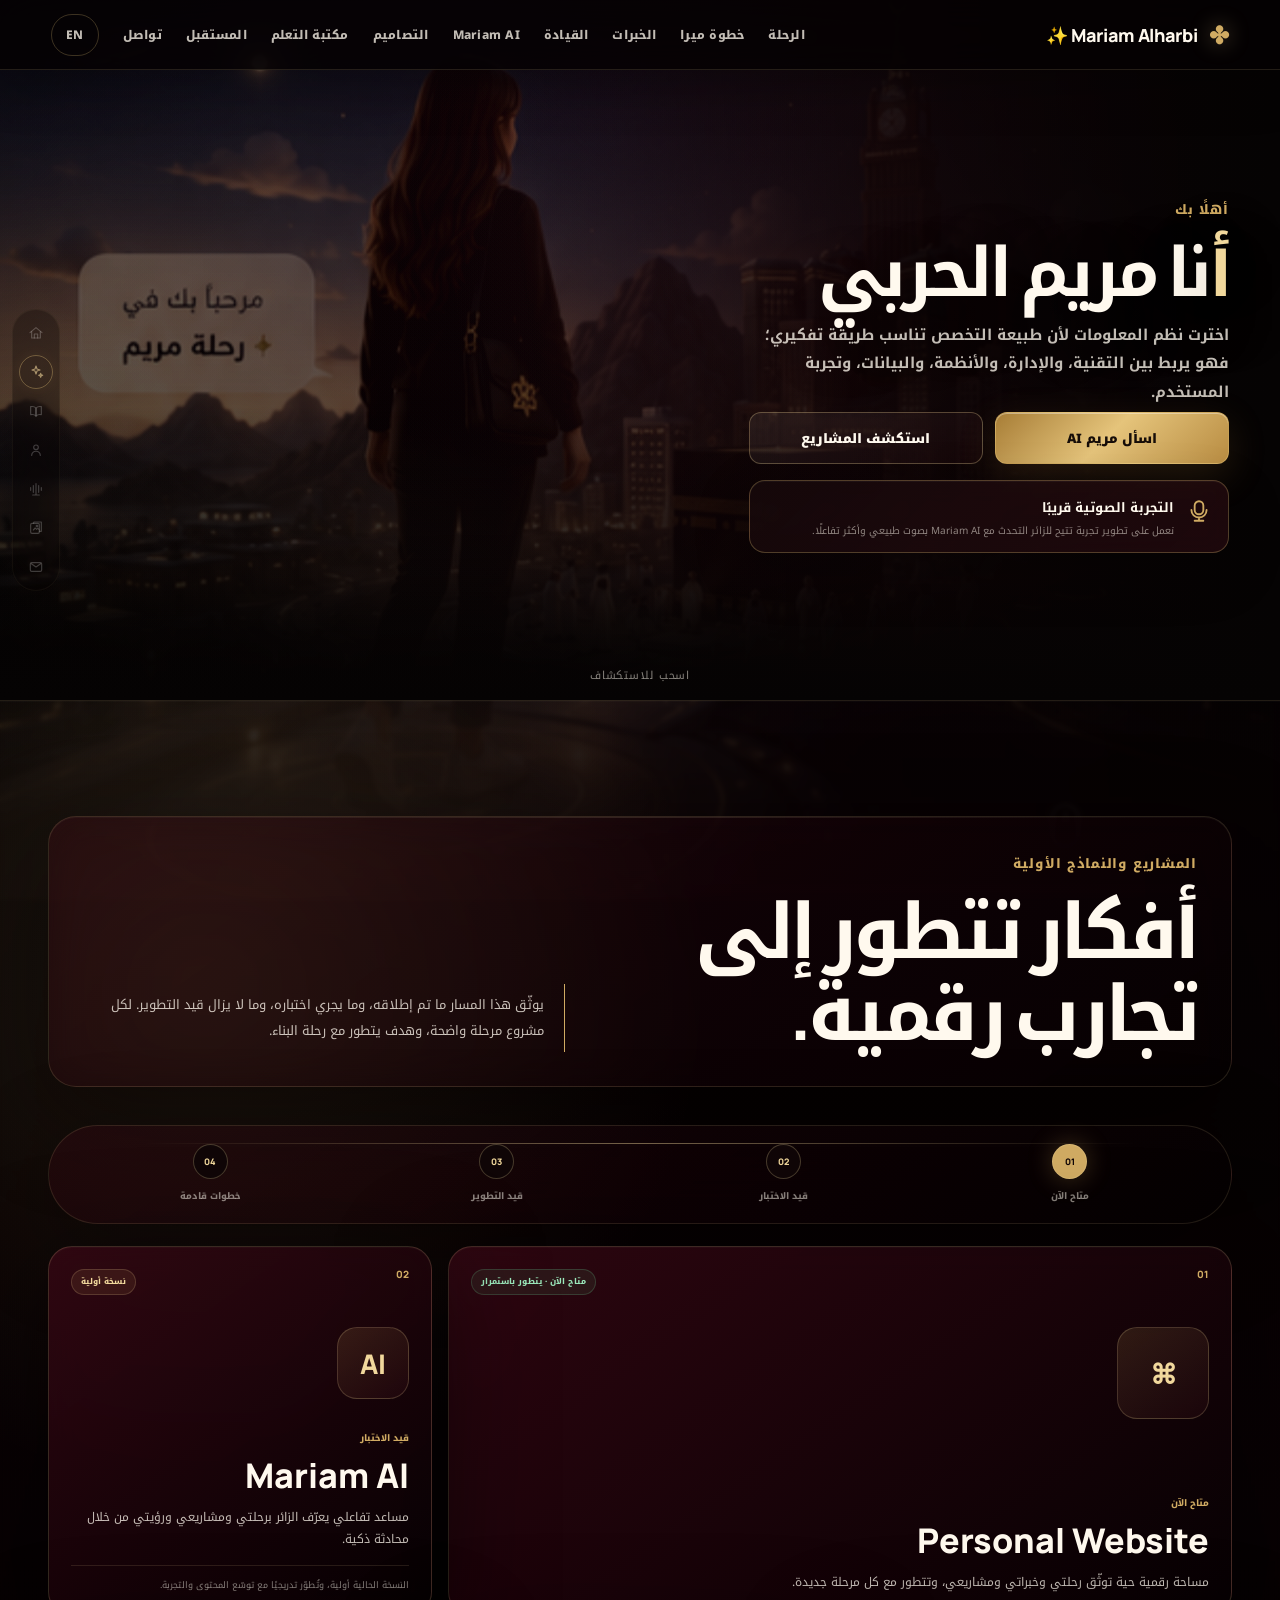
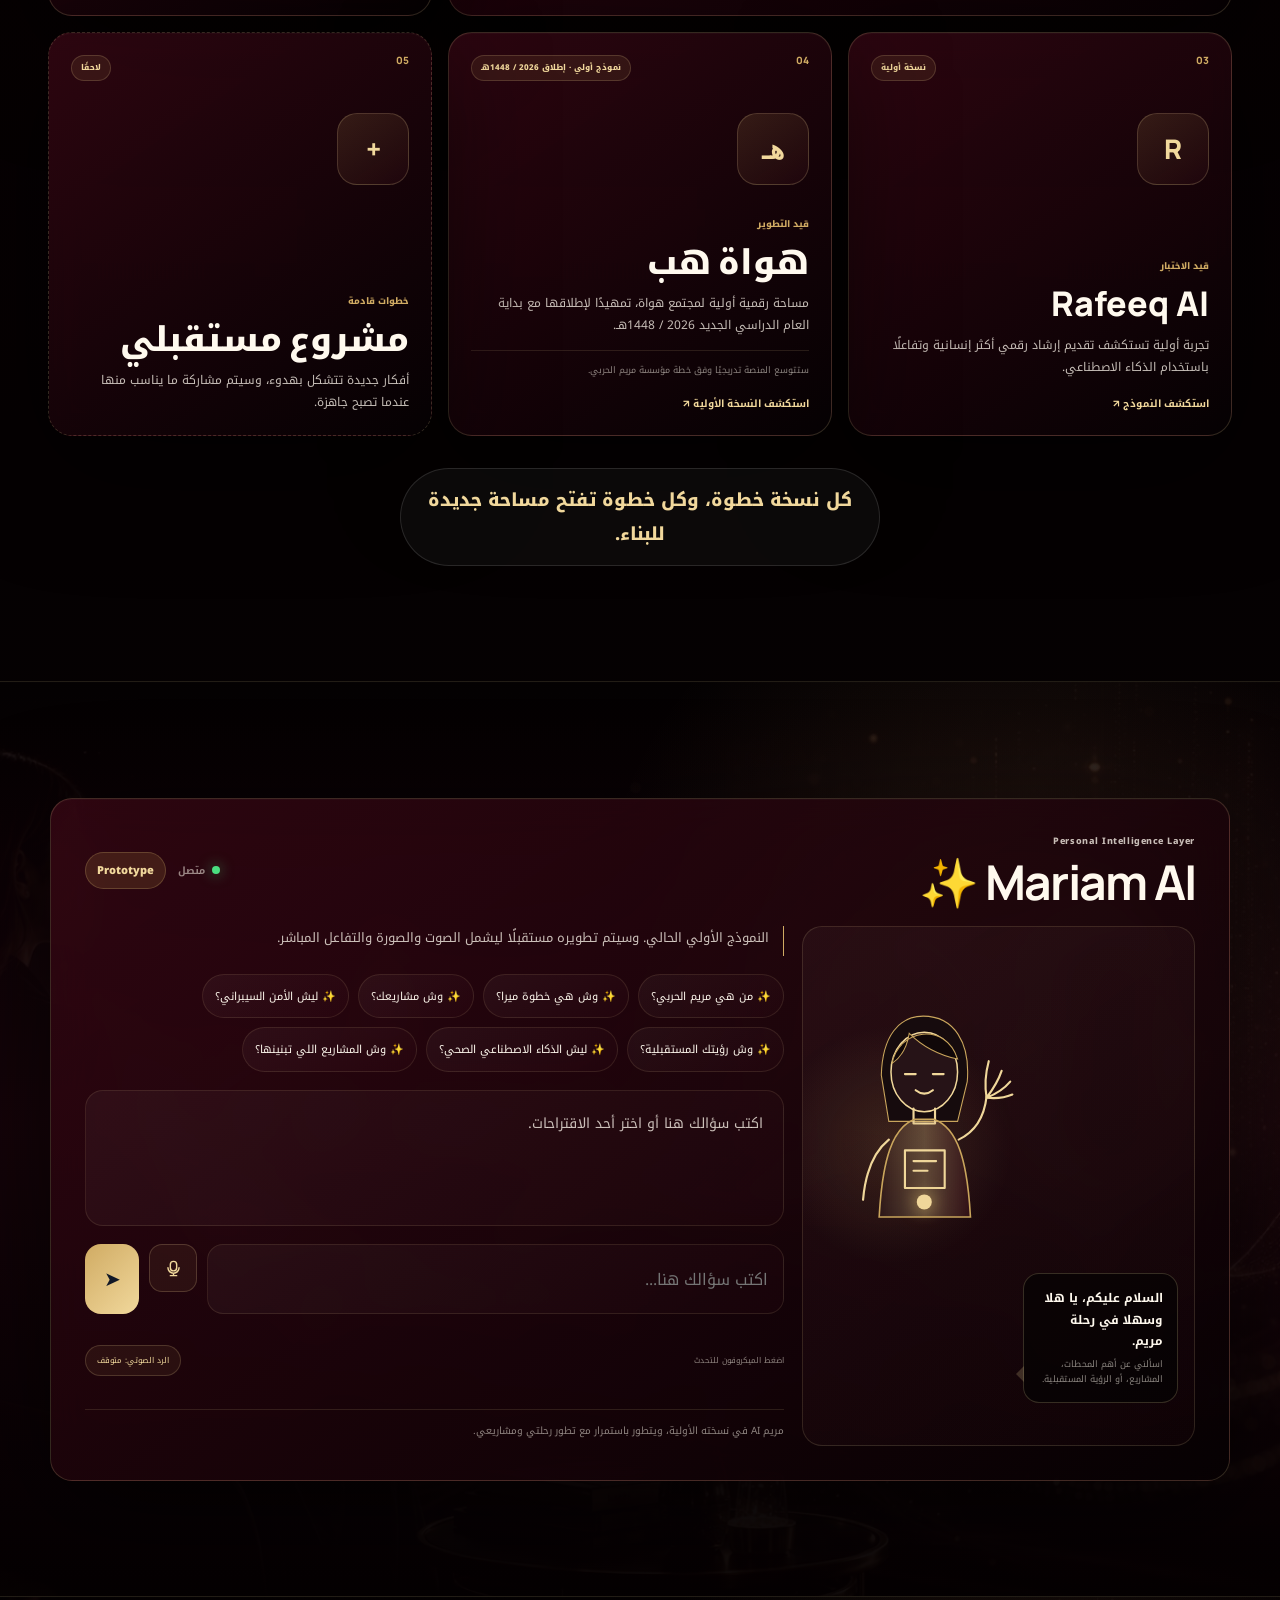
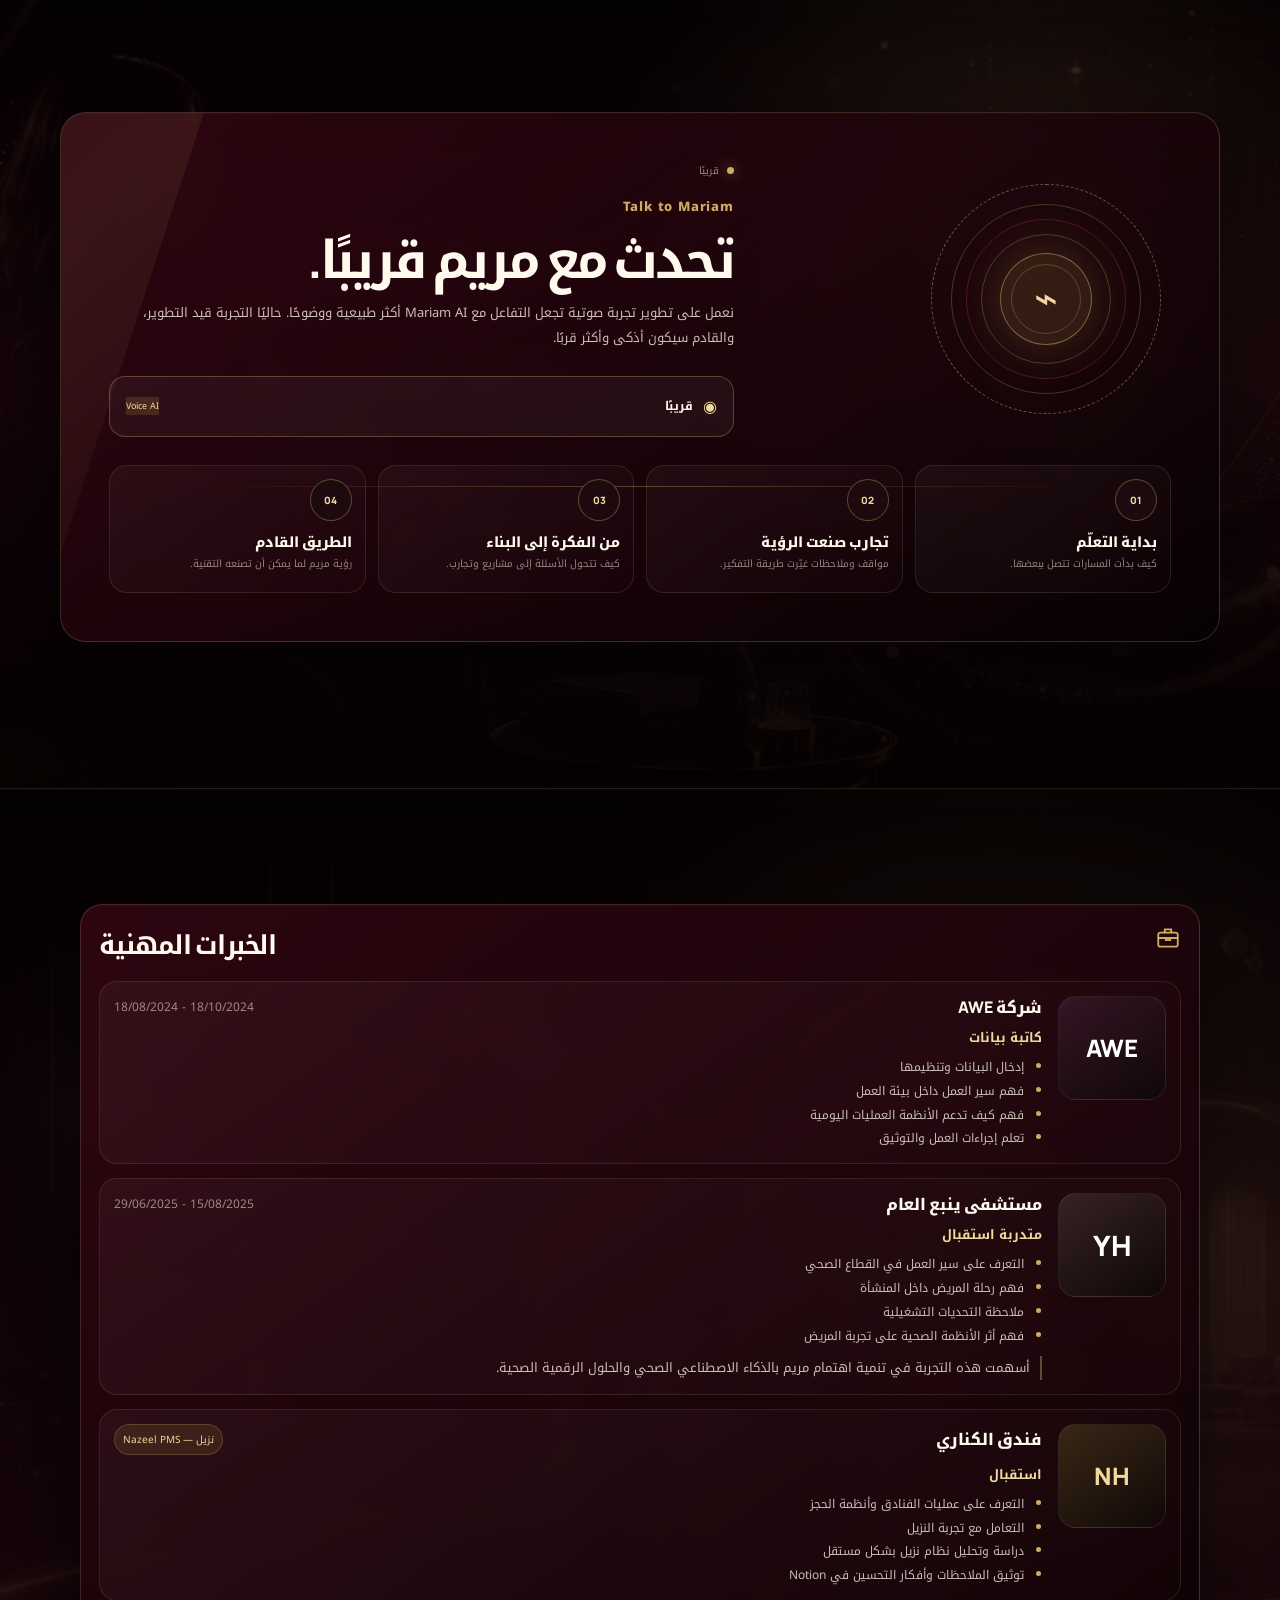
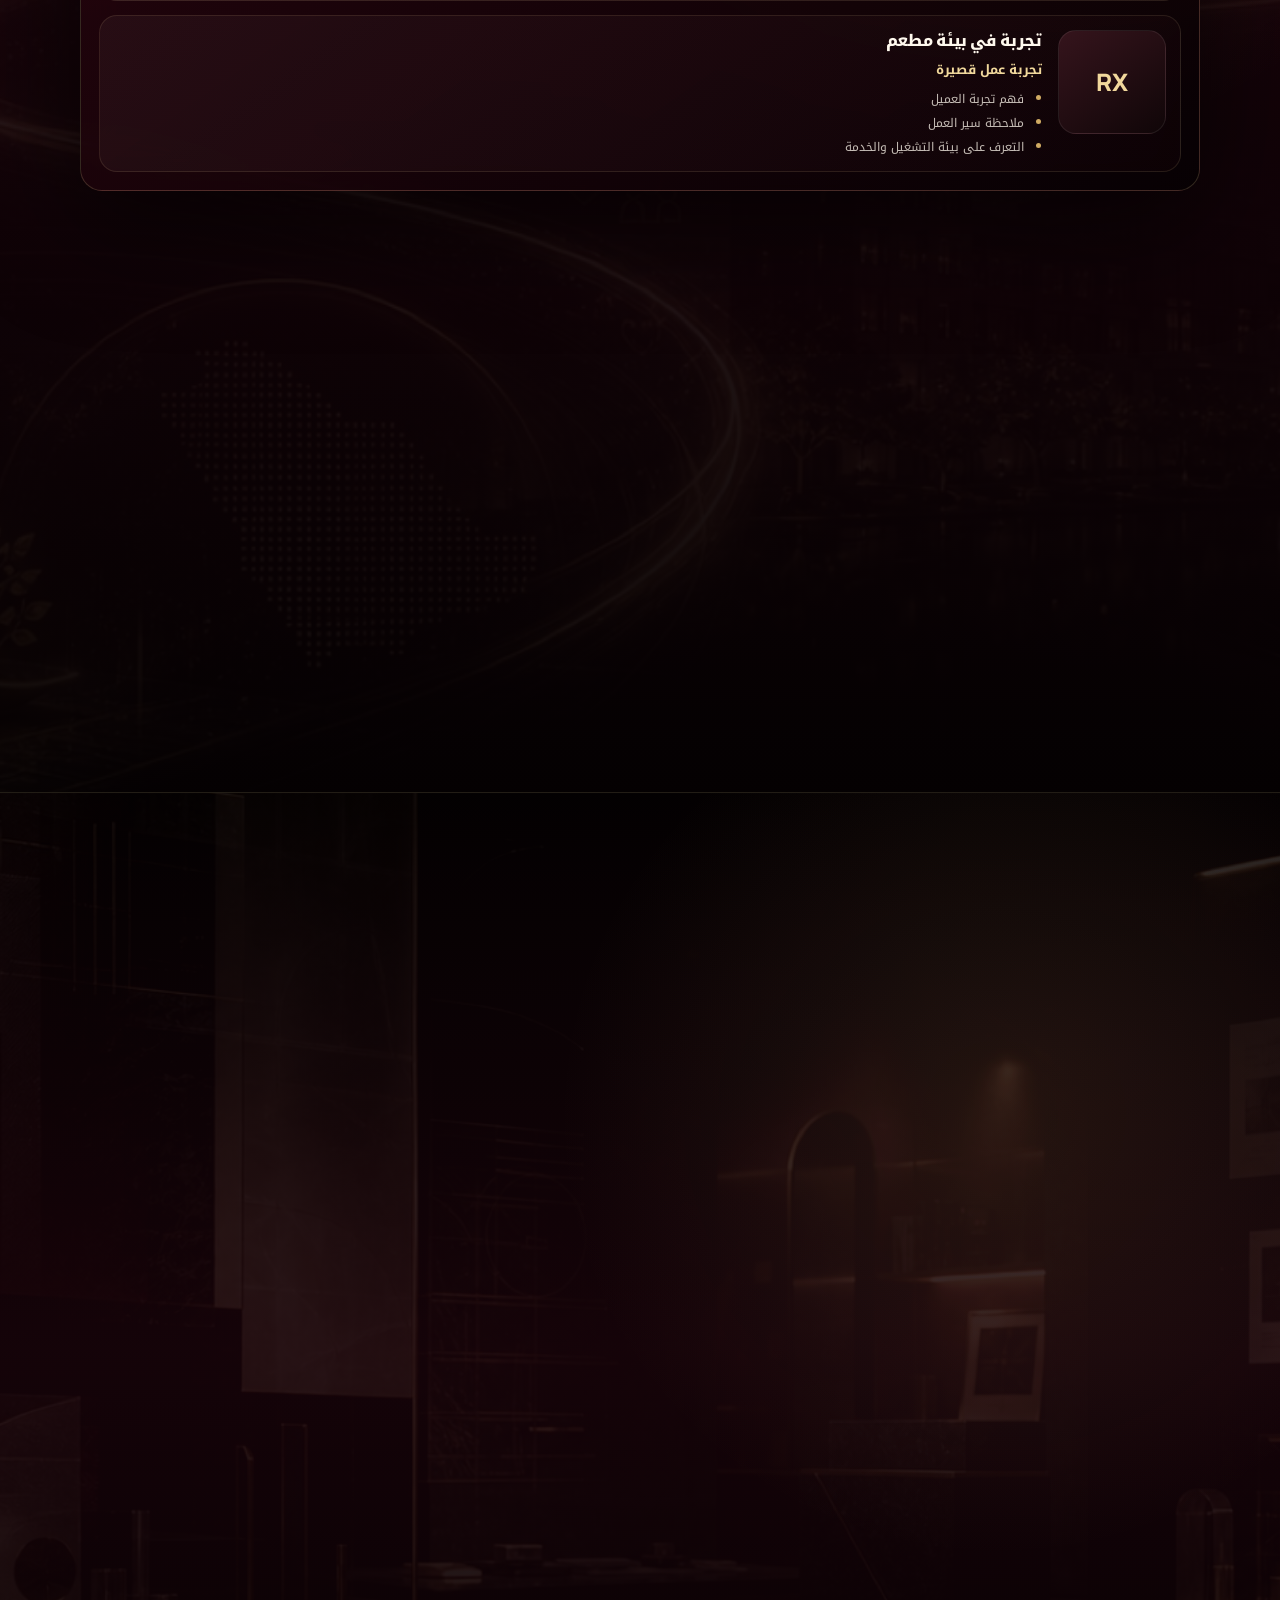
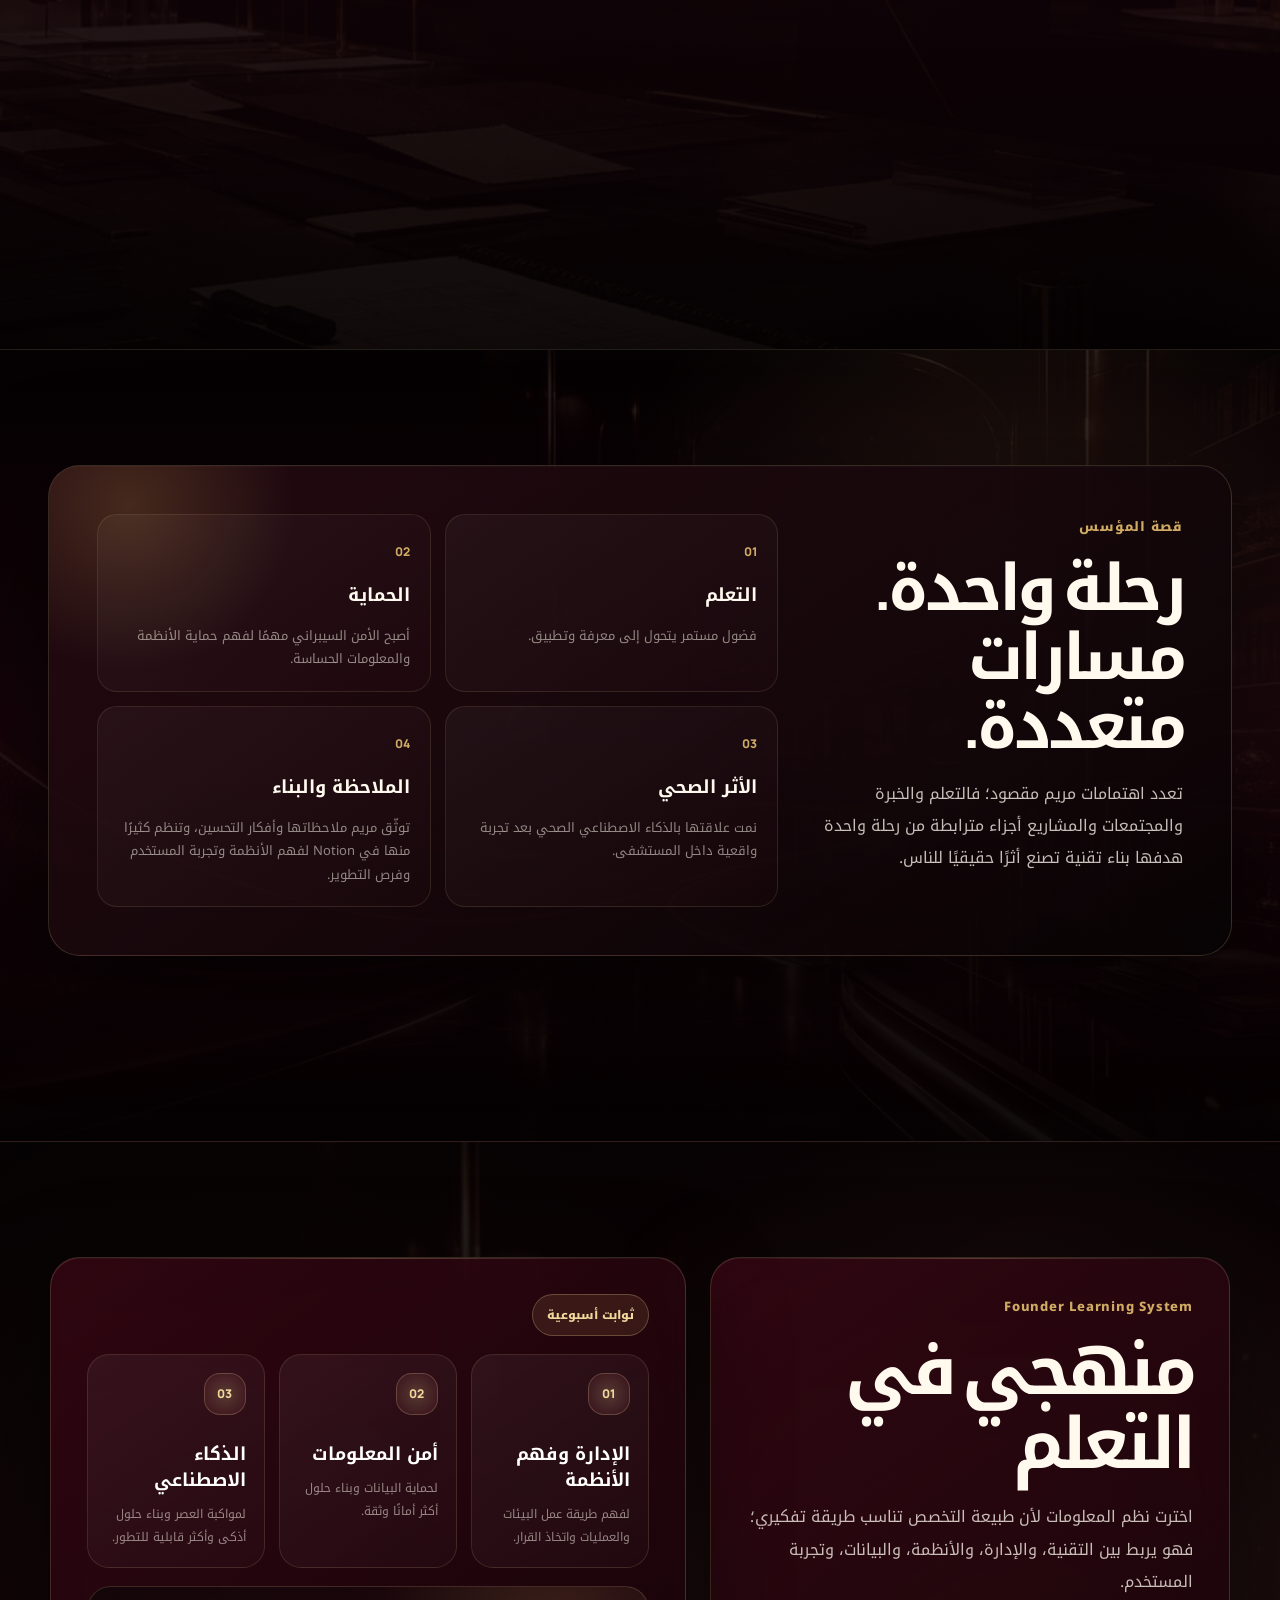
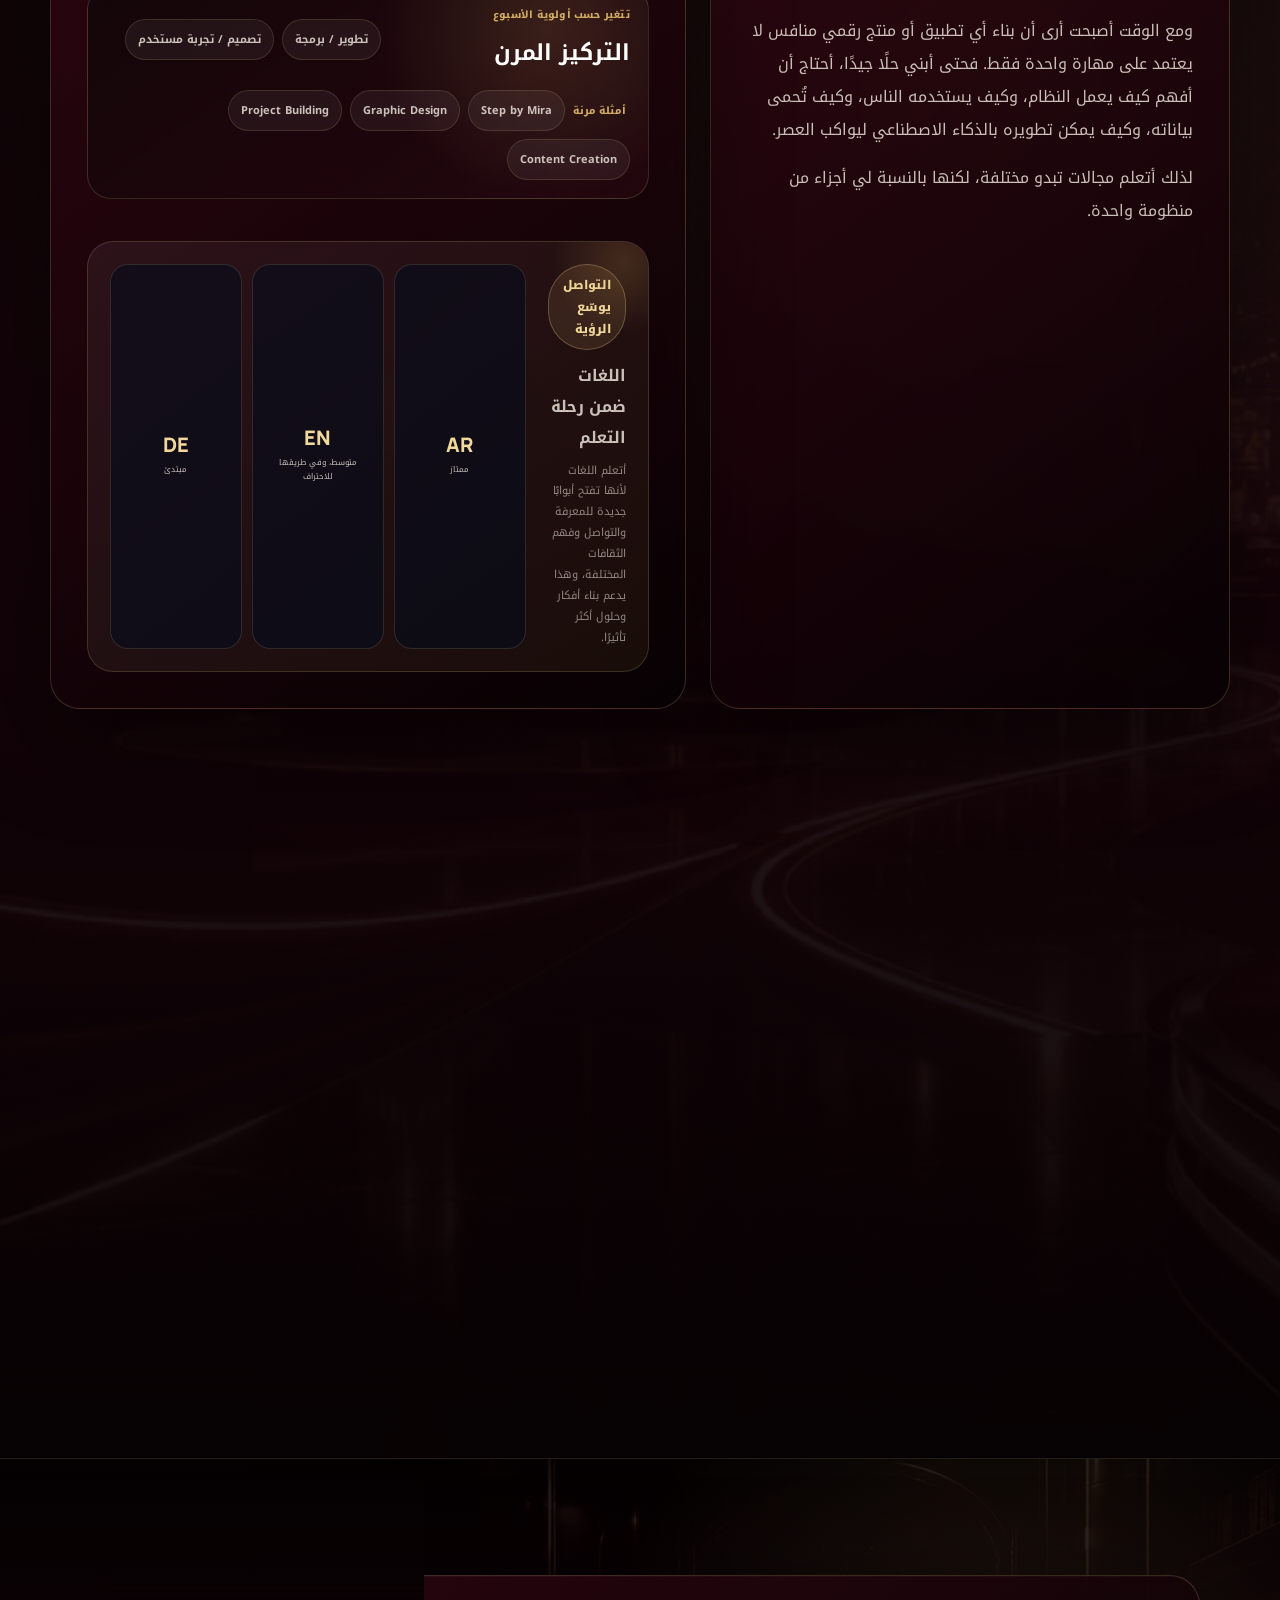
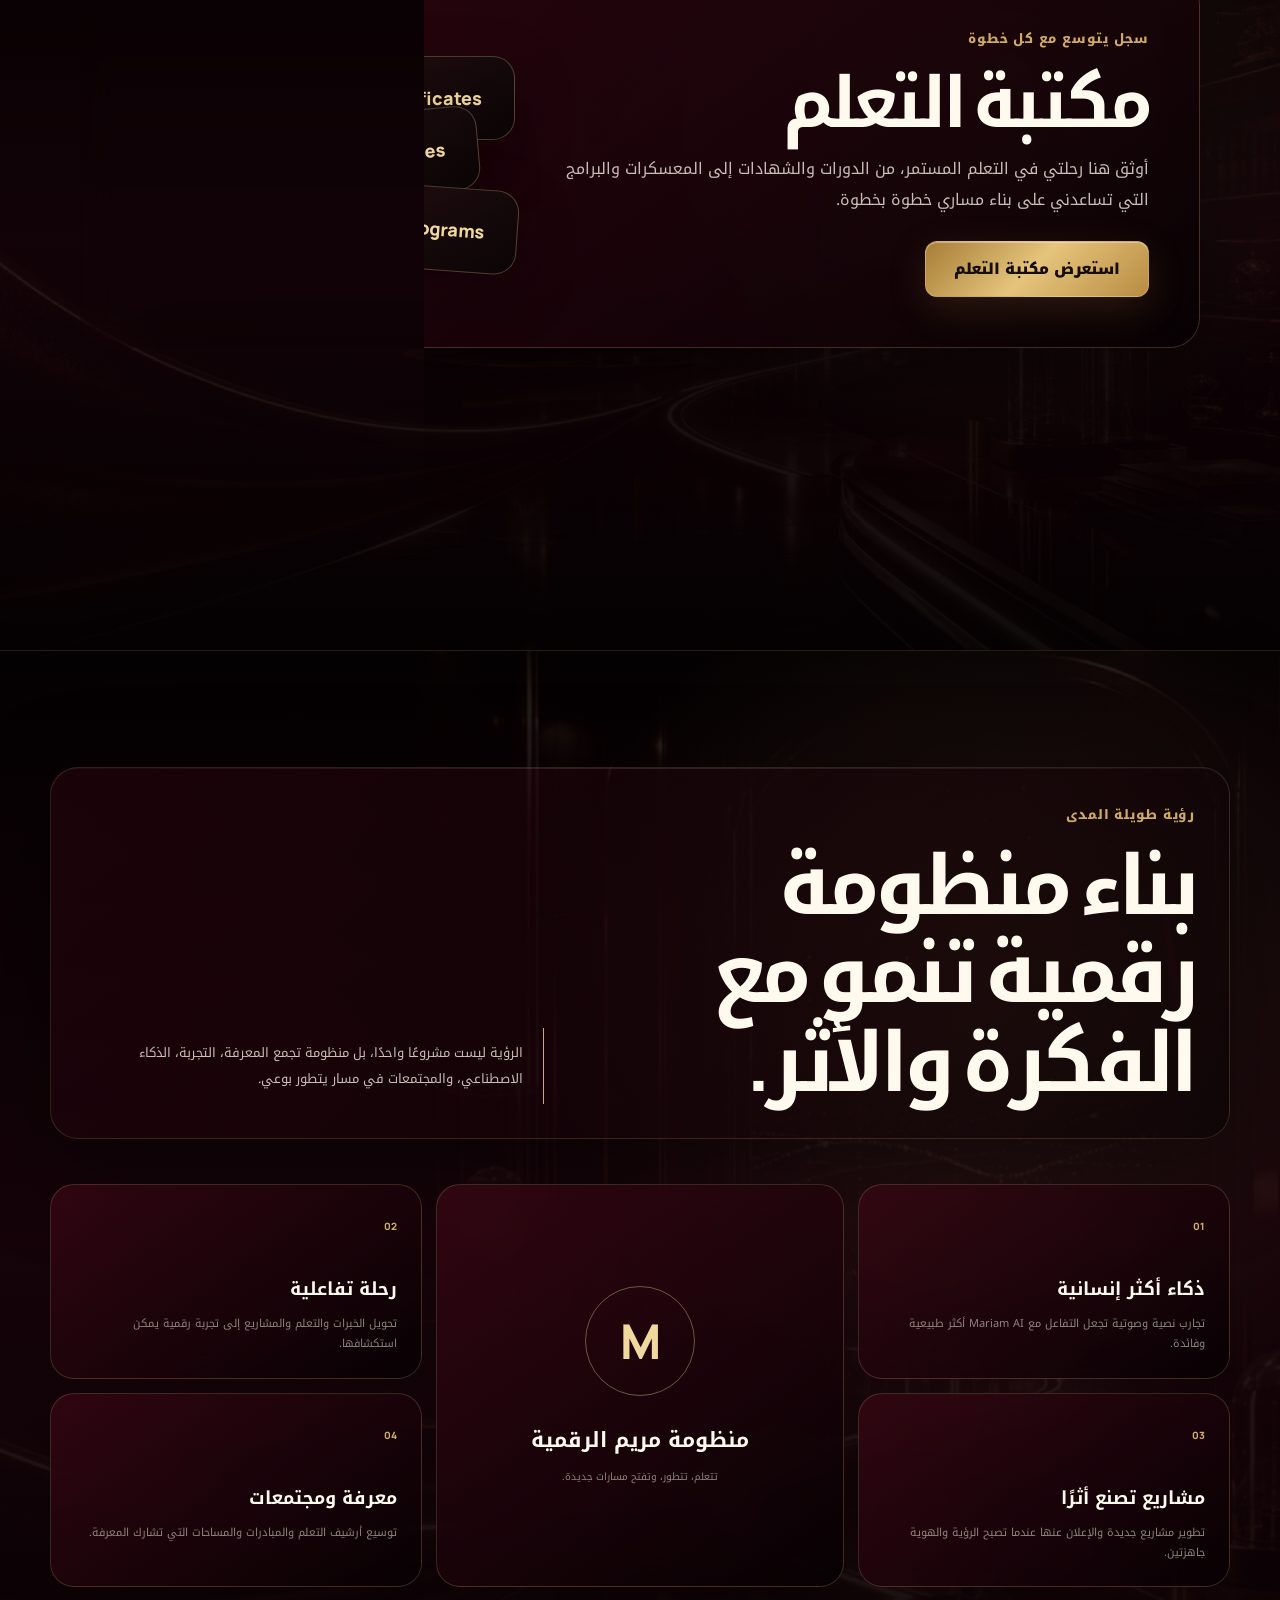
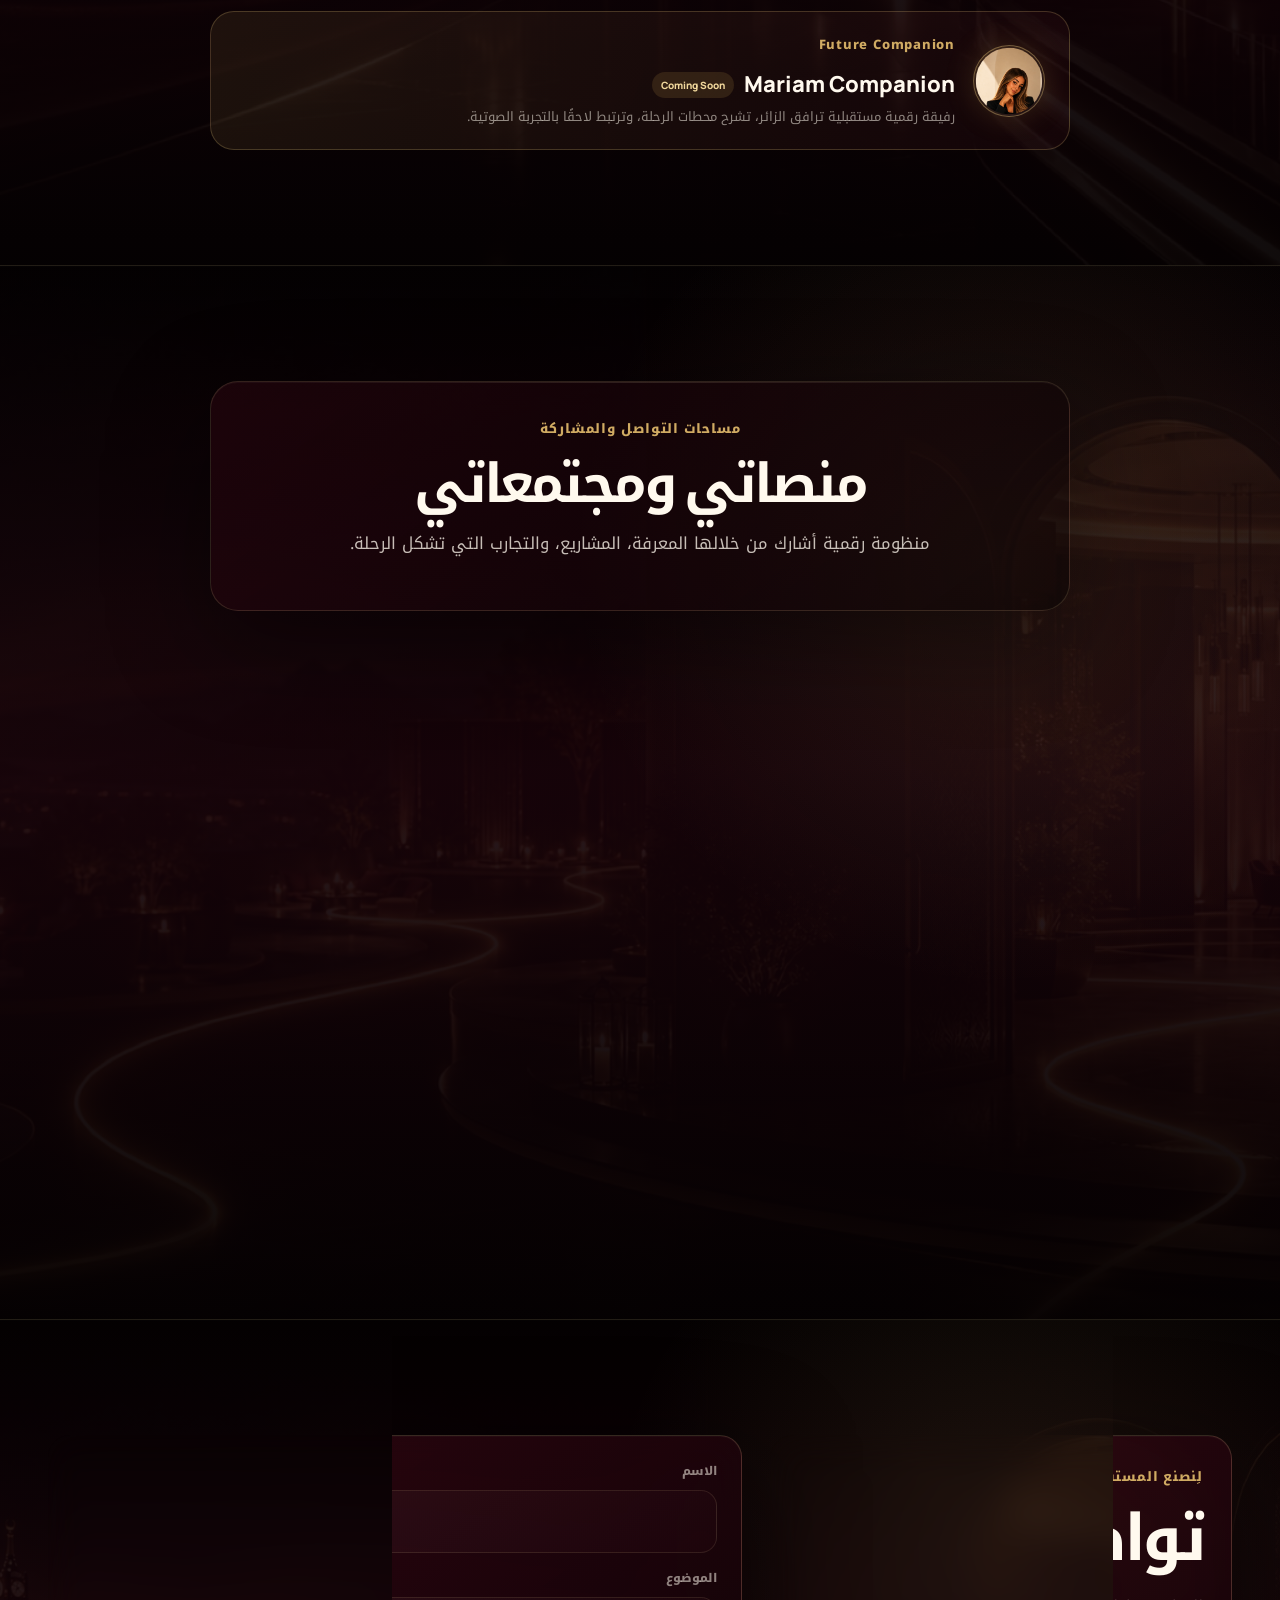
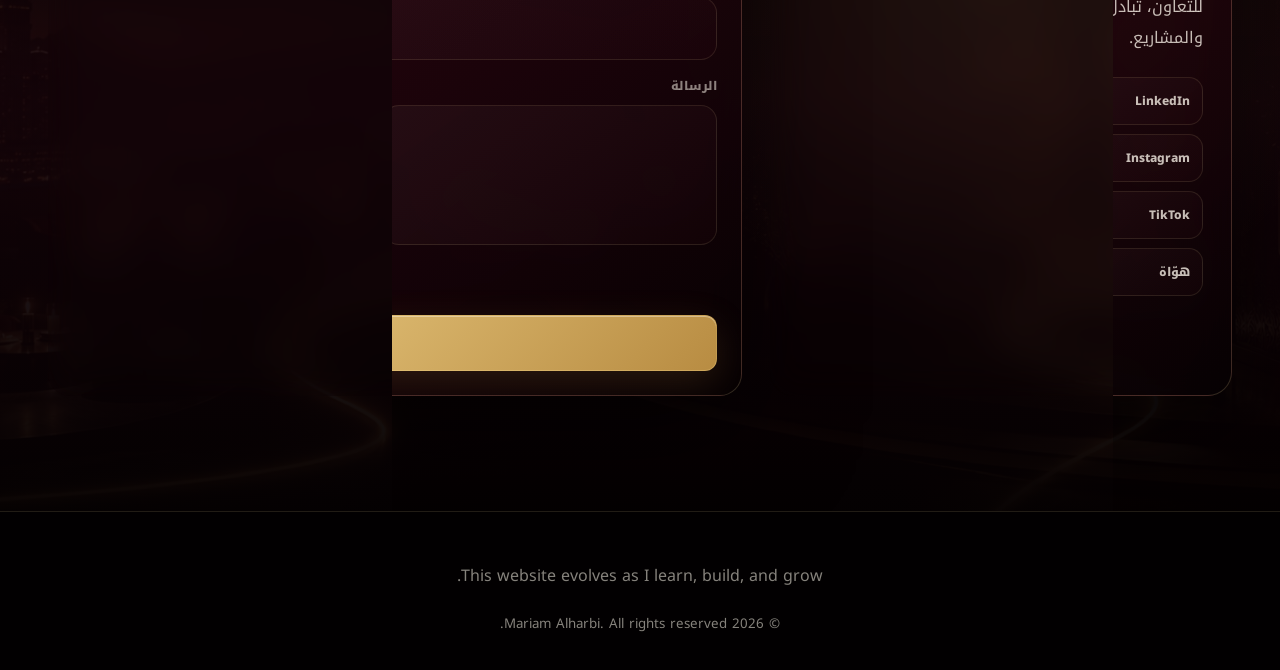
==== commit da85fc7a: "Update social platform links" ====
--- a/index.html
+++ b/index.html
@@ -486,7 +486,9 @@
       <div class="ecosystem-grid">
         <a class="ecosystem-card reveal" href="https://www.linkedin.com/in/mmtt11921/" target="_blank" rel="noopener noreferrer"><span>in</span><h3>LinkedIn</h3><p data-i18n="linkedinCopy">الخبرات، التعلم، والتطور المهني.</p><b>↗</b></a>
         <a class="ecosystem-card reveal" href="https://x.com/MiraVibesX" target="_blank" rel="noopener noreferrer"><span>𝕏</span><h3>X</h3><p data-i18n="xCopy">أفكار وملاحظات من الرحلة.</p><b>↗</b></a>
-        <a class="ecosystem-card reveal" href="https://www.instagram.com/miravibest/" target="_blank" rel="noopener noreferrer"><span>◎</span><h3>Instagram</h3><p data-i18n="instagramCopy">لحظات بصرية ومحتوى مختار.</p><b>↗</b></a>
+        <a class="ecosystem-card reveal" href="https://www.instagram.com/miravibesm/" target="_blank" rel="noopener noreferrer"><span>◎</span><h3>Instagram</h3><p data-i18n="instagramCopy">لحظات بصرية ومحتوى مختار.</p><b>↗</b></a>
+        <a class="ecosystem-card reveal" href="https://www.instagram.com/miravibest_t/" target="_blank" rel="noopener noreferrer"><span>◈</span><h3>Instagram · Visuals</h3><p data-i18n="instagramDesignCopy">تصاميم ومحتوى بصري مختار.</p><b>↗</b></a>
+        <a class="ecosystem-card reveal" href="https://www.tiktok.com/@miravibesx" target="_blank" rel="noopener noreferrer"><span>♪</span><h3>TikTok</h3><p data-i18n="tiktokCopy">مقاطع قصيرة من الرحلة والمحتوى البصري.</p><b>↗</b></a>
         <a class="ecosystem-card reveal" href="https://github.com/mmtt11921" target="_blank" rel="noopener noreferrer"><span>⌘</span><h3>GitHub</h3><p data-i18n="githubCopy">مشاريع وتجارب تقنية قابلة للاستكشاف.</p><b>↗</b></a>
         <a class="ecosystem-card hawat-card reveal" href="https://hwaat-hub.vercel.app" target="_blank" rel="noopener noreferrer"><span>هـ</span><h3>هوّاة</h3><p data-i18n="hawatPlatformCopy">مجتمع تعليمي قيد التطوير، يُخطط لإطلاقه مع بداية العام الدراسي الجديد 2026 / 1448هـ والتوسع به وفق خطة مؤسسة مريم الحربي.</p><b>↗</b></a>
       </div>
@@ -497,7 +499,7 @@
         <p class="eyebrow" data-i18n="contactKicker">لِنصنع المستقبل معًا</p>
         <h2 data-i18n="contactTitle">تواصل معي.</h2>
         <p class="contact-lead" data-i18n="contactLead">للتعاون، تبادل الأفكار، أو الحديث عن رحلة التعلم والمشاريع.</p>
-        <div class="contact-socials"><a href="https://www.linkedin.com/in/mmtt11921/" target="_blank" rel="noopener noreferrer">LinkedIn <span>↗</span></a><a href="https://x.com/MiraVibesX" target="_blank" rel="noopener noreferrer">X <span>↗</span></a><a href="https://www.instagram.com/miravibest/" target="_blank" rel="noopener noreferrer">Instagram <span>↗</span></a><a href="https://github.com/mmtt11921" target="_blank" rel="noopener noreferrer">GitHub <span>↗</span></a><a href="https://t.me/Hwaat_32178" target="_blank" rel="noopener noreferrer">هوّاة <span>↗</span></a></div>
+        <div class="contact-socials"><a href="https://www.linkedin.com/in/mmtt11921/" target="_blank" rel="noopener noreferrer">LinkedIn <span>↗</span></a><a href="https://x.com/MiraVibesX" target="_blank" rel="noopener noreferrer">X <span>↗</span></a><a href="https://www.instagram.com/miravibesm/" target="_blank" rel="noopener noreferrer">Instagram <span>↗</span></a><a href="https://www.instagram.com/miravibest_t/" target="_blank" rel="noopener noreferrer">Instagram · Visuals <span>↗</span></a><a href="https://www.tiktok.com/@miravibesx" target="_blank" rel="noopener noreferrer">TikTok <span>↗</span></a><a href="https://github.com/mmtt11921" target="_blank" rel="noopener noreferrer">GitHub <span>↗</span></a><a href="https://t.me/Hwaat_32178" target="_blank" rel="noopener noreferrer">هوّاة <span>↗</span></a></div>
       </div>
       <form class="contact-form reveal" id="contactForm" action="https://formspree.io/f/mykvapbd" method="POST">
         <label><span data-i18n="name">الاسم</span><input name="name" autocomplete="name" required></label>
--- a/css/styles.css
+++ b/css/styles.css
@@ -240,7 +240,7 @@
 .ai-evolving-note{color:var(--muted);display:block;font-size:10px;line-height:1.7;margin-top:12px}
 .learning-preview{padding-block:48px}.learning-preview-card{align-items:center;background:linear-gradient(120deg,rgba(12,28,52,.88),rgba(6,20,43,.76));border:1px solid rgba(233,201,123,.2);border-radius:30px;box-shadow:var(--shadow);display:grid;gap:32px;grid-template-columns:1.2fr .8fr;margin:auto;max-width:1120px;overflow:hidden;padding:clamp(24px,5vw,50px);position:relative}.learning-preview-copy{position:relative;z-index:2}.learning-preview-copy h2{font-size:clamp(38px,6vw,70px);margin:0 0 16px}.learning-preview-copy>p:last-of-type{color:var(--soft);line-height:1.9;margin-bottom:26px}.learning-stack{height:250px;position:relative}.learning-stack span{background:linear-gradient(145deg,#102746,#07152c);border:1px solid rgba(233,201,123,.24);border-radius:22px;box-shadow:0 20px 60px rgba(0,0,0,.3);color:var(--gold2);font:800 18px/1 Manrope,sans-serif;inset:20px 10px auto auto;padding:32px;position:absolute;width:80%}.learning-stack span:nth-child(2){inset:82px auto auto 8%;transform:rotate(-5deg)}.learning-stack span:nth-child(3){inset:145px 2% auto auto;transform:rotate(4deg)}
 .voice-phases{display:grid;gap:14px;grid-template-columns:repeat(3,1fr);margin:18px auto 0;max-width:980px}.voice-phases article{background:rgba(255,255,255,.035);border:1px solid var(--line2);border-radius:18px;padding:18px}.voice-phases article.active{border-color:rgba(74,222,128,.35)}.voice-phases span{color:var(--gold);font-size:11px;font-weight:900}.voice-phases h3{font:800 17px/1.4 Manrope,sans-serif;margin:8px 0}.voice-phases em{color:var(--muted);font-size:10px;font-style:normal}.voice-phases .active em{color:#86efac}
-.ecosystem{background:linear-gradient(180deg,#030B1E,#06142c,#030B1E)}.ecosystem-grid{display:grid;gap:16px;grid-template-columns:repeat(5,1fr);margin:auto;max-width:1220px}.ecosystem-card{background:linear-gradient(160deg,rgba(12,28,52,.8),rgba(5,17,36,.75));border:1px solid var(--line2);border-radius:22px;display:flex;flex-direction:column;min-height:230px;padding:20px;position:relative;transition:.3s}.ecosystem-card:hover{border-color:rgba(233,201,123,.42);box-shadow:0 22px 70px rgba(0,0,0,.3);transform:translateY(-5px)}.ecosystem-card>span{align-items:center;background:rgba(255,255,255,.06);border:1px solid var(--line2);border-radius:14px;color:var(--gold2);display:flex;font:900 18px/1 Manrope,sans-serif;height:48px;justify-content:center;width:48px}.ecosystem-card h3{font:800 20px/1.4 Manrope,"Noto Kufi Arabic",sans-serif;margin:22px 0 8px}.ecosystem-card p{color:var(--muted);font-size:12px;line-height:1.75}.ecosystem-card b{color:var(--gold);margin-top:auto}
+.ecosystem{background:linear-gradient(180deg,#030B1E,#06142c,#030B1E)}.ecosystem-grid{display:grid;gap:16px;grid-template-columns:repeat(auto-fit,minmax(190px,1fr));margin:auto;max-width:1220px}.ecosystem-card{background:linear-gradient(160deg,rgba(12,28,52,.8),rgba(5,17,36,.75));border:1px solid var(--line2);border-radius:22px;display:flex;flex-direction:column;min-height:230px;padding:20px;position:relative;transition:.3s}.ecosystem-card:hover{border-color:rgba(233,201,123,.42);box-shadow:0 22px 70px rgba(0,0,0,.3);transform:translateY(-5px)}.ecosystem-card>span{align-items:center;background:rgba(255,255,255,.06);border:1px solid var(--line2);border-radius:14px;color:var(--gold2);display:flex;font:900 18px/1 Manrope,sans-serif;height:48px;justify-content:center;width:48px}.ecosystem-card h3{font:800 20px/1.4 Manrope,"Noto Kufi Arabic",sans-serif;margin:22px 0 8px}.ecosystem-card p{color:var(--muted);font-size:12px;line-height:1.75}.ecosystem-card b{color:var(--gold);margin-top:auto}
 .contact{align-items:stretch}.contact-copy{background:linear-gradient(160deg,rgba(12,28,52,.76),rgba(5,17,36,.68));border:1px solid var(--line2);border-radius:24px;padding:28px}.contact-lead{color:var(--soft);line-height:1.9}.contact-socials{display:grid;gap:9px;grid-template-columns:repeat(2,1fr);margin-top:24px}.contact-socials a{align-items:center;background:rgba(255,255,255,.045);border:1px solid var(--line2);border-radius:14px;color:var(--soft);display:flex;font-size:12px;font-weight:800;justify-content:space-between;padding:12px}.contact-socials a:hover{border-color:rgba(233,201,123,.38);color:var(--gold2)}
 @media(max-width:900px){.prototype-grid,.ecosystem-grid{grid-template-columns:repeat(2,1fr)}}
 @media(max-width:760px){.prototype-grid,.ecosystem-grid,.learning-preview-card{grid-template-columns:1fr}.voice-phases{grid-template-columns:1fr}.learning-stack{display:none}.contact-socials{grid-template-columns:1fr 1fr}}
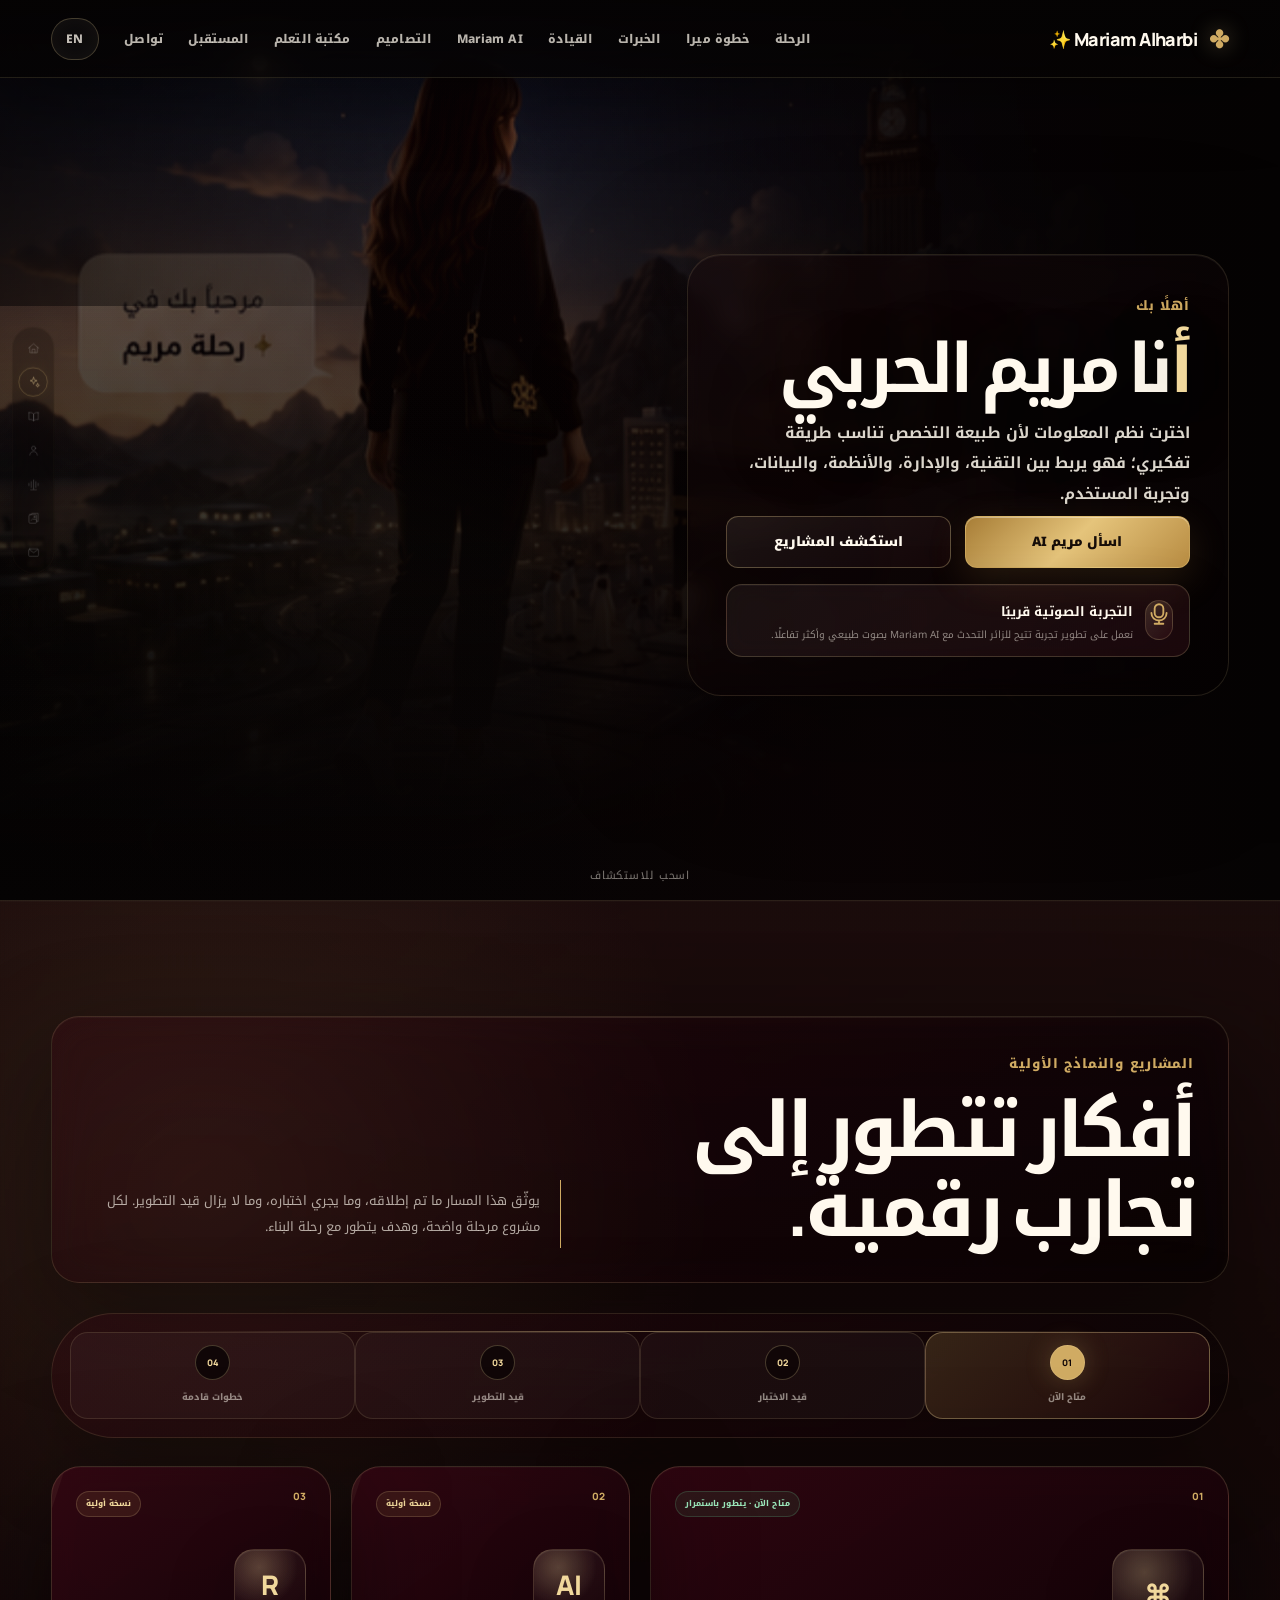
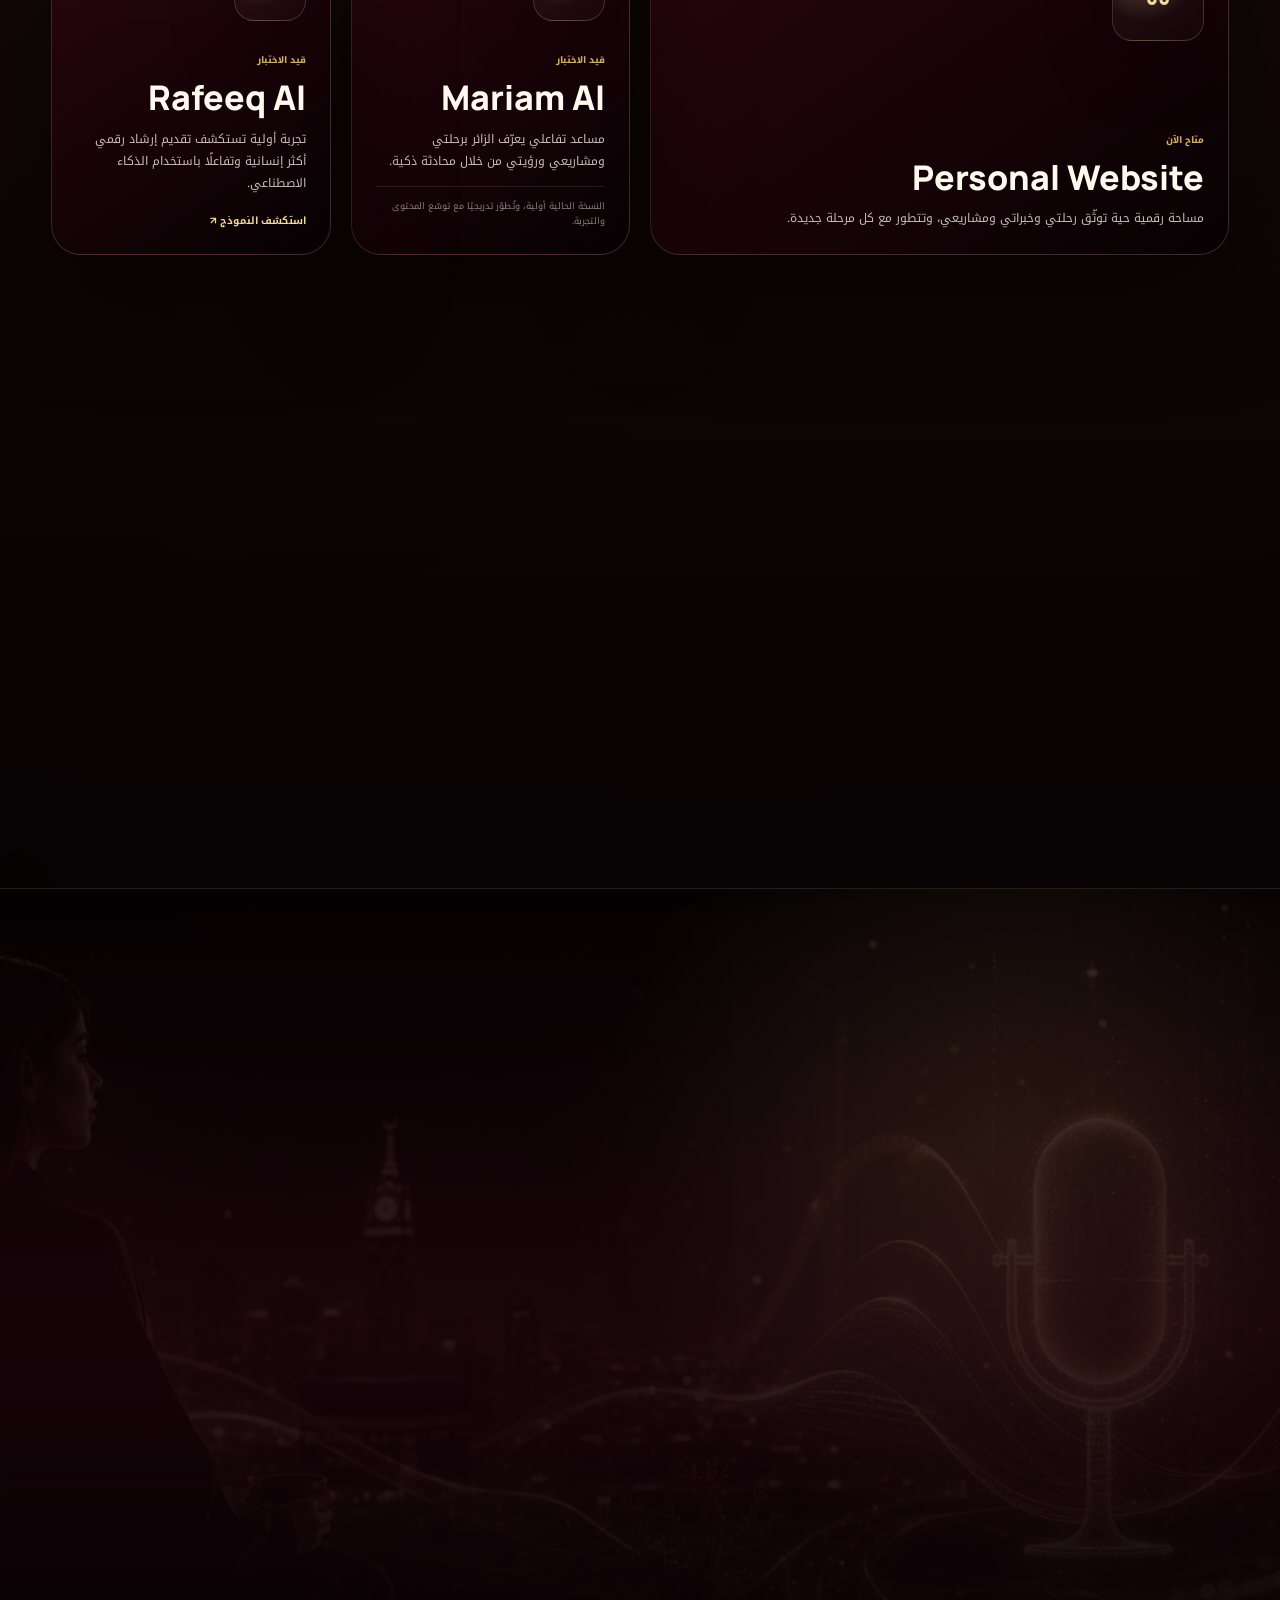
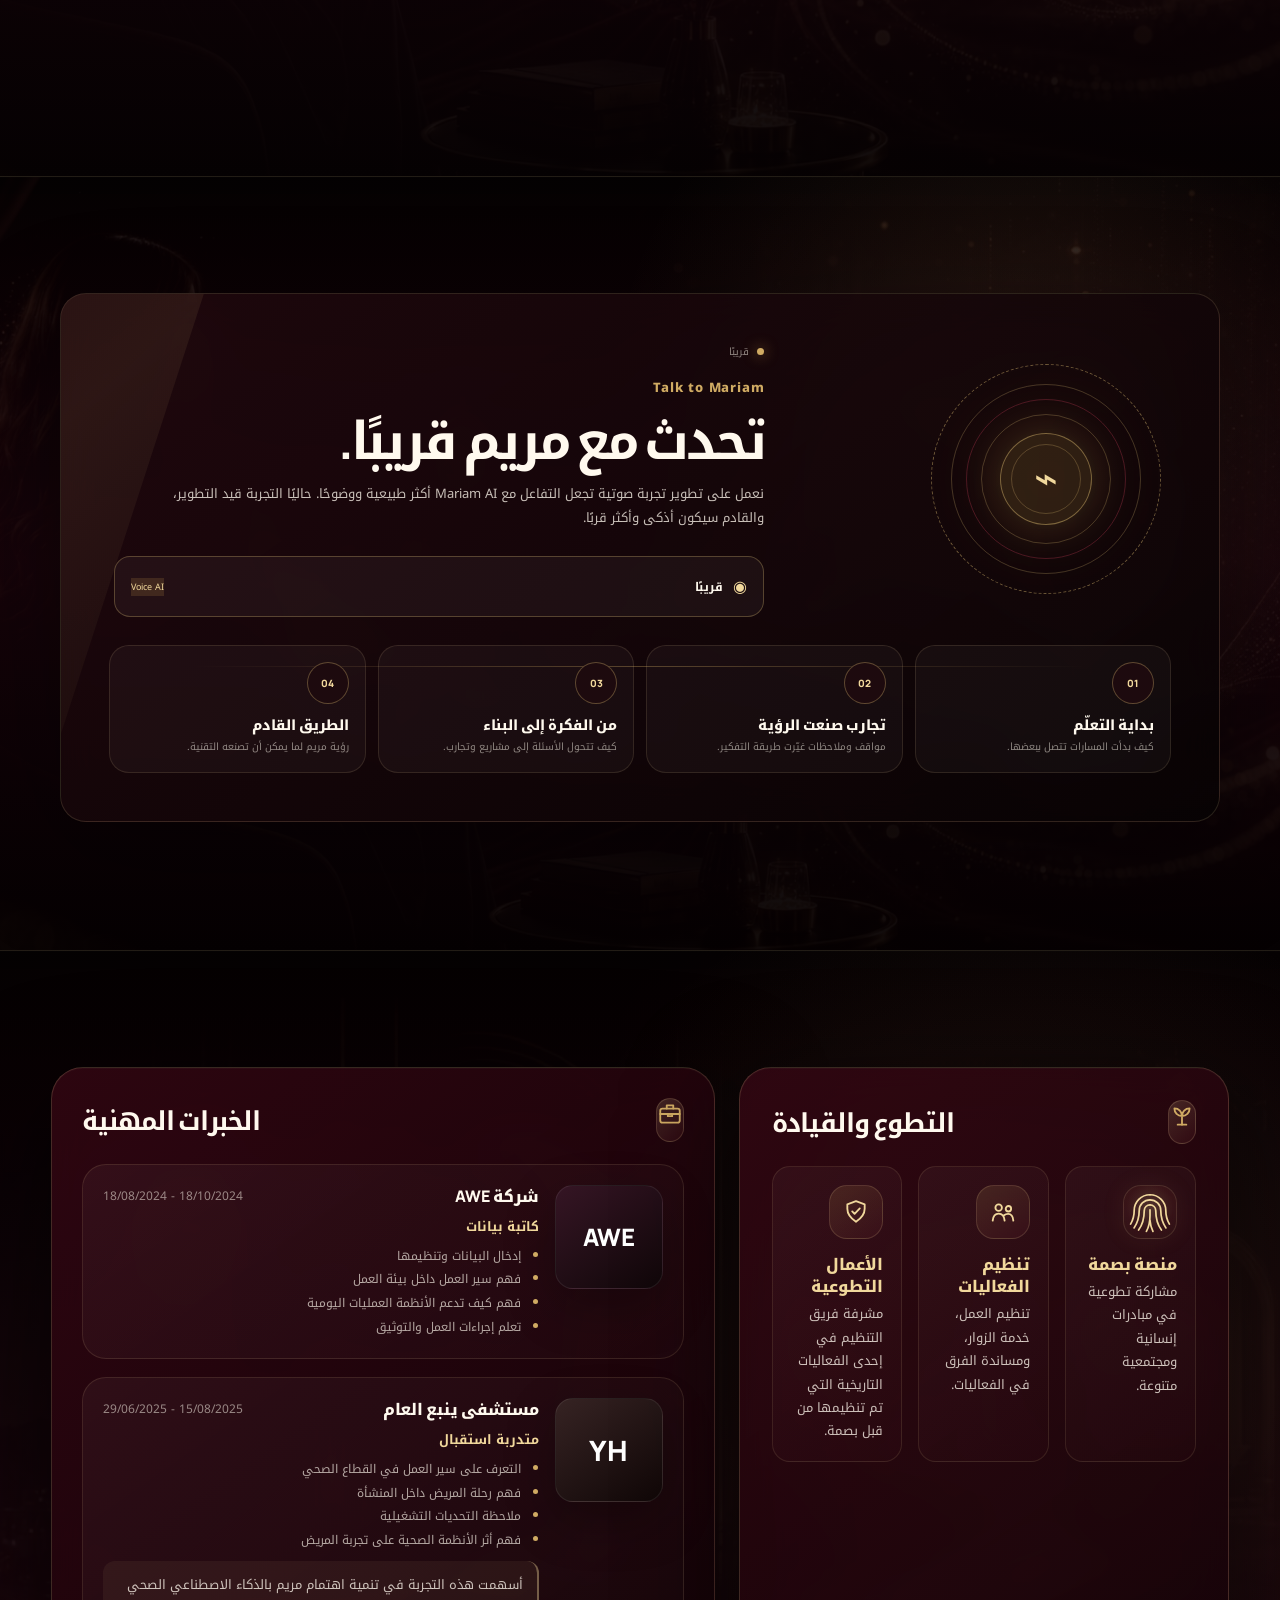
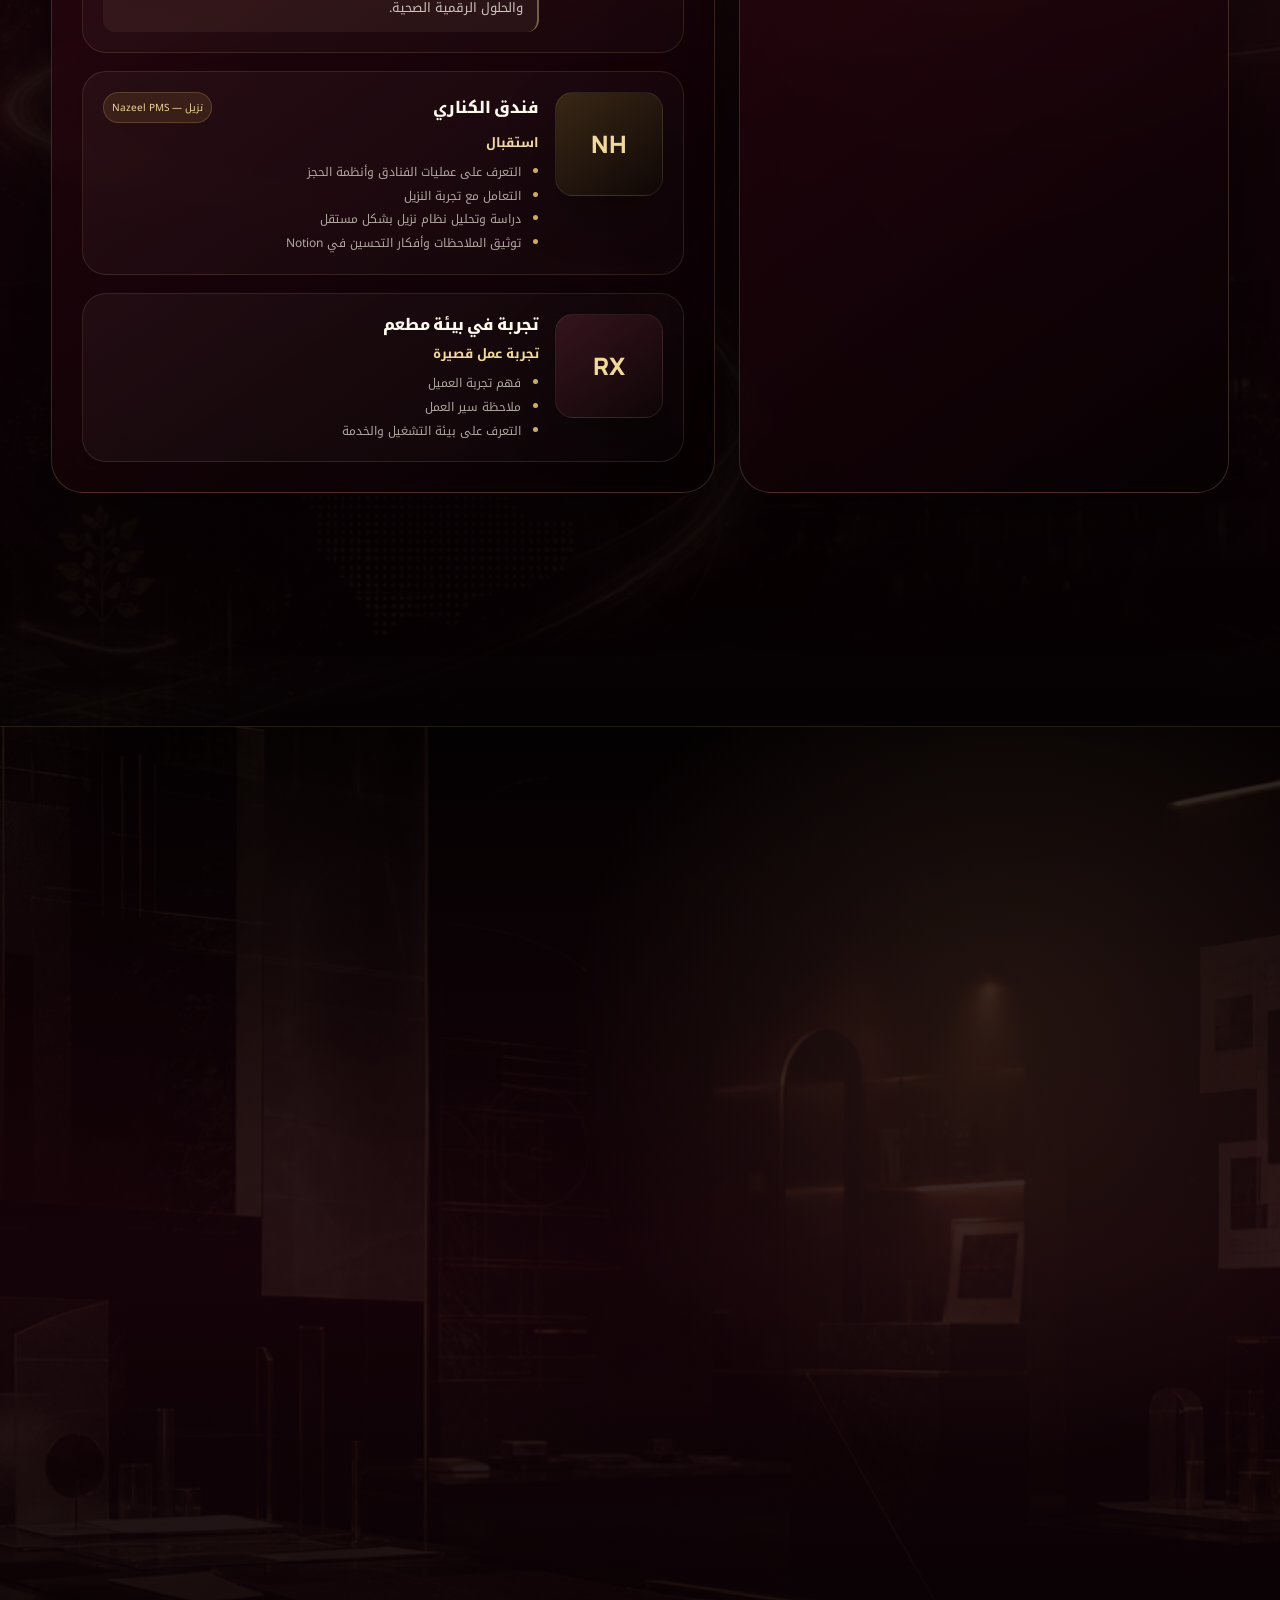
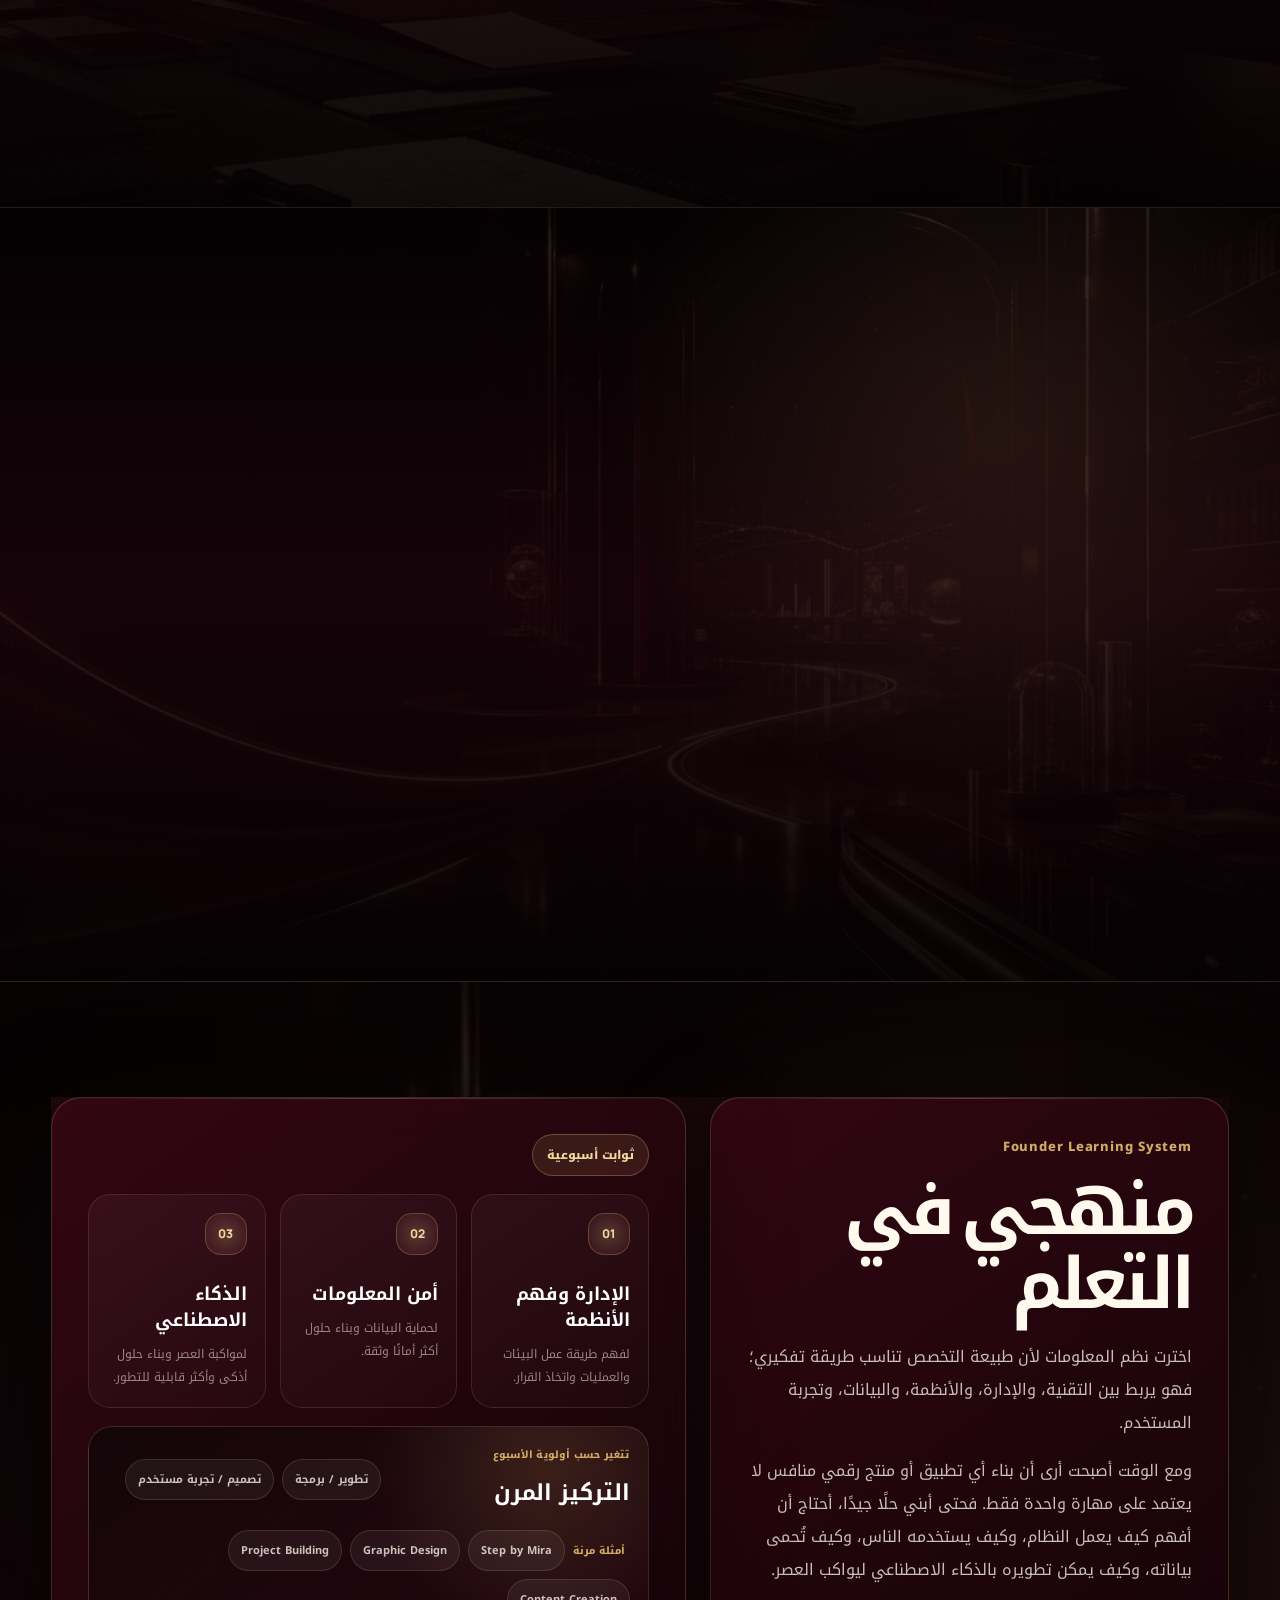
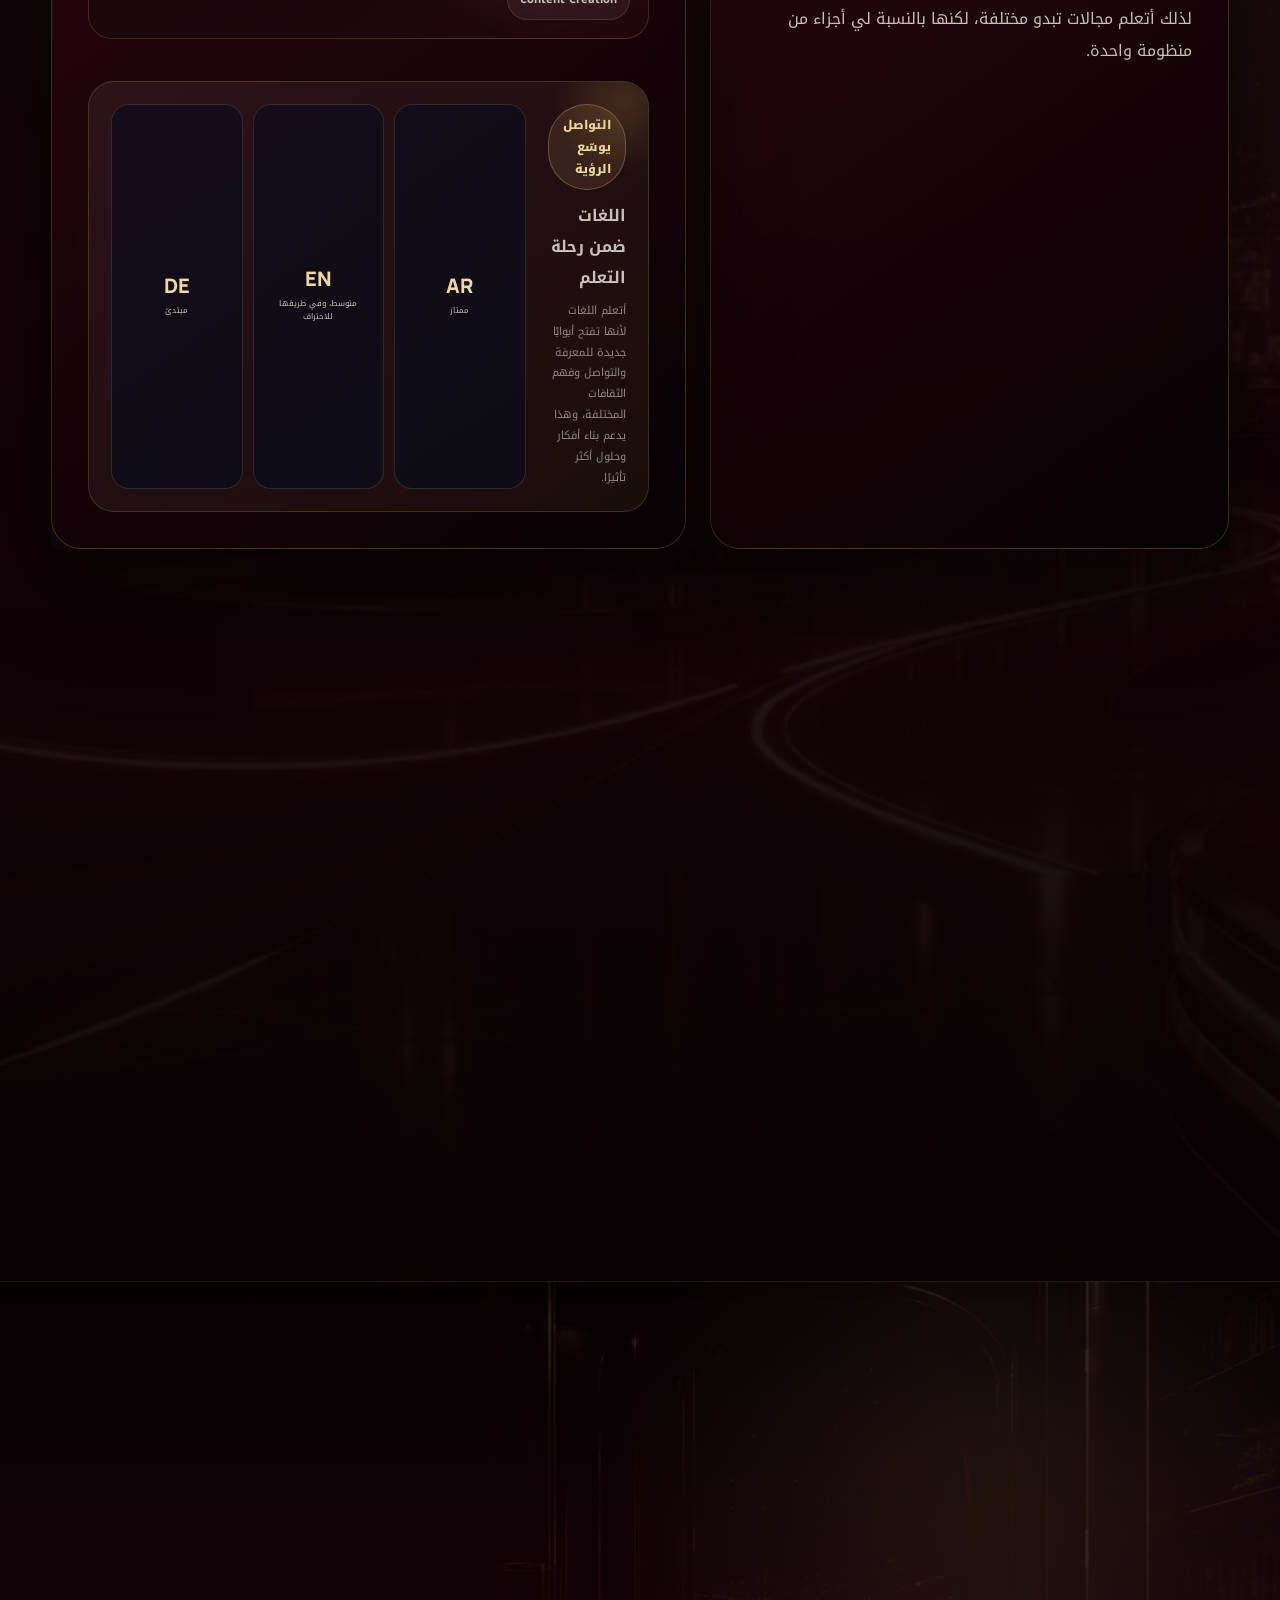
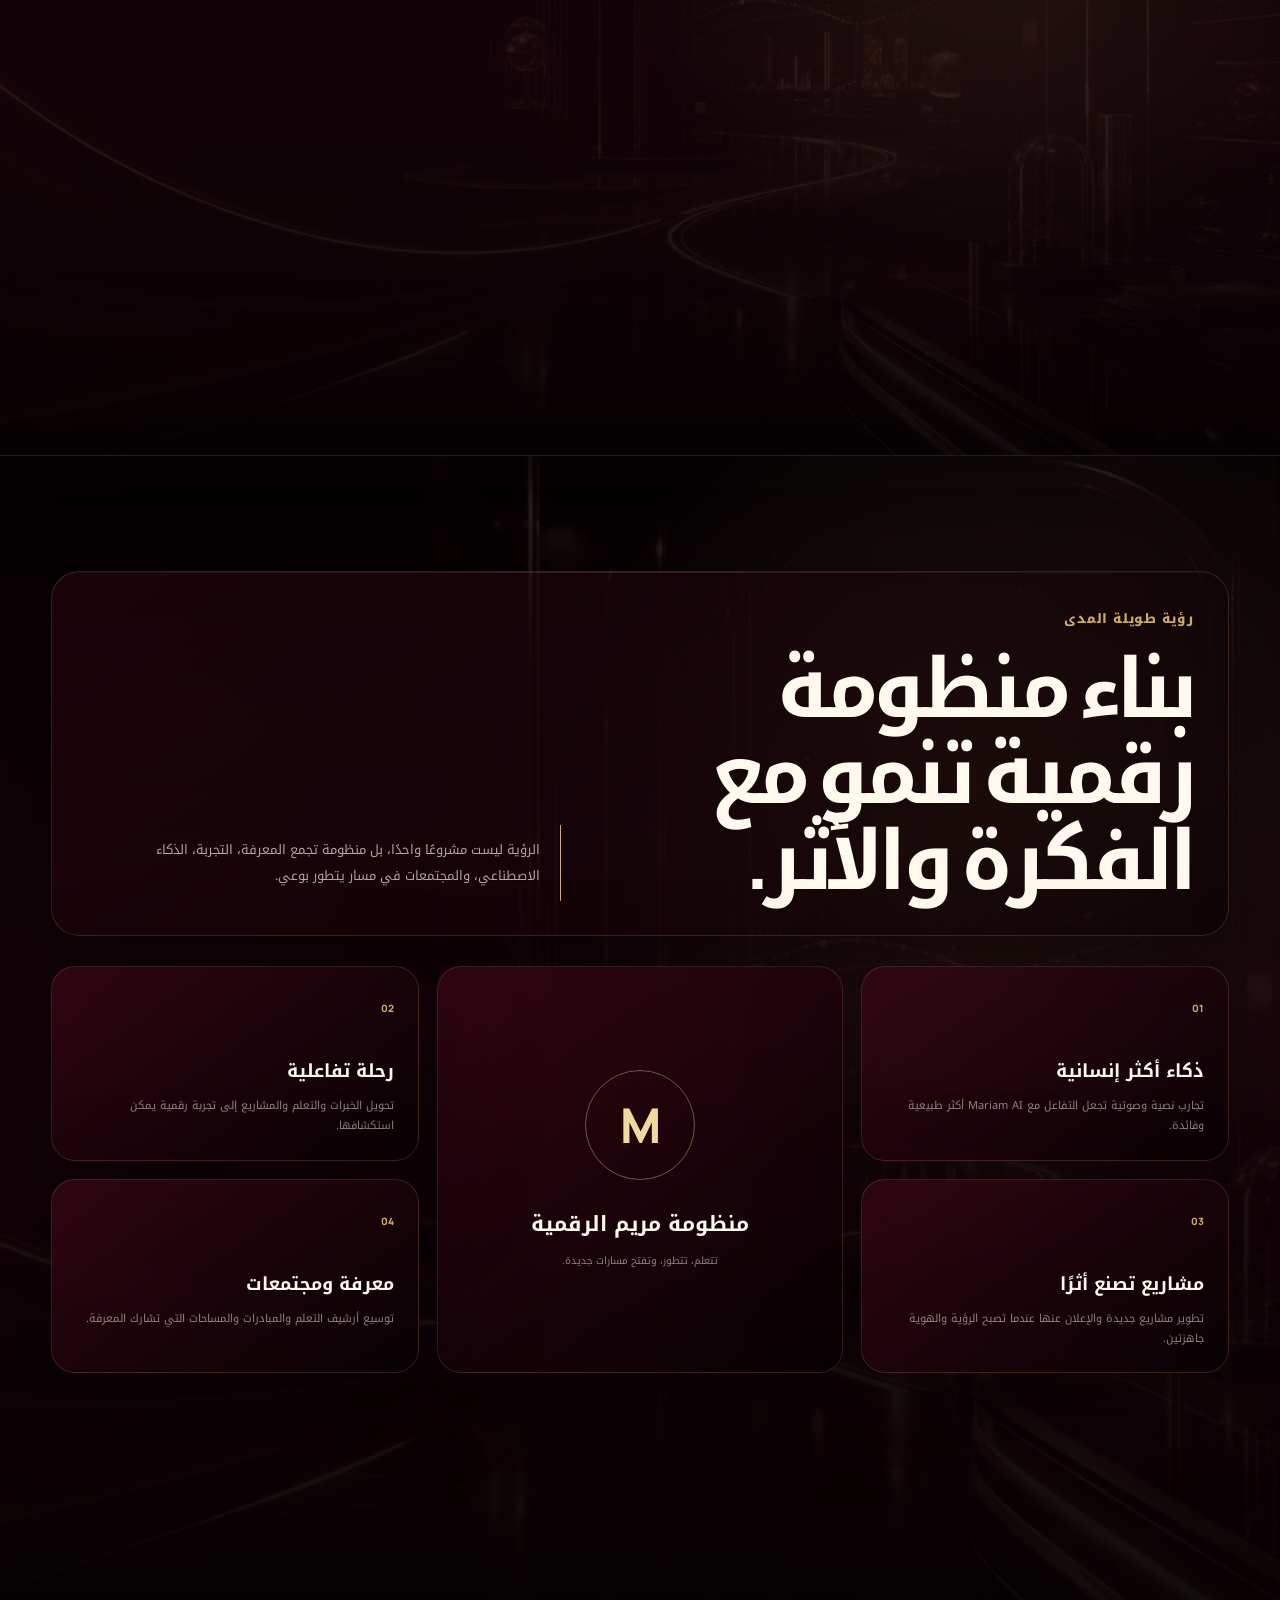
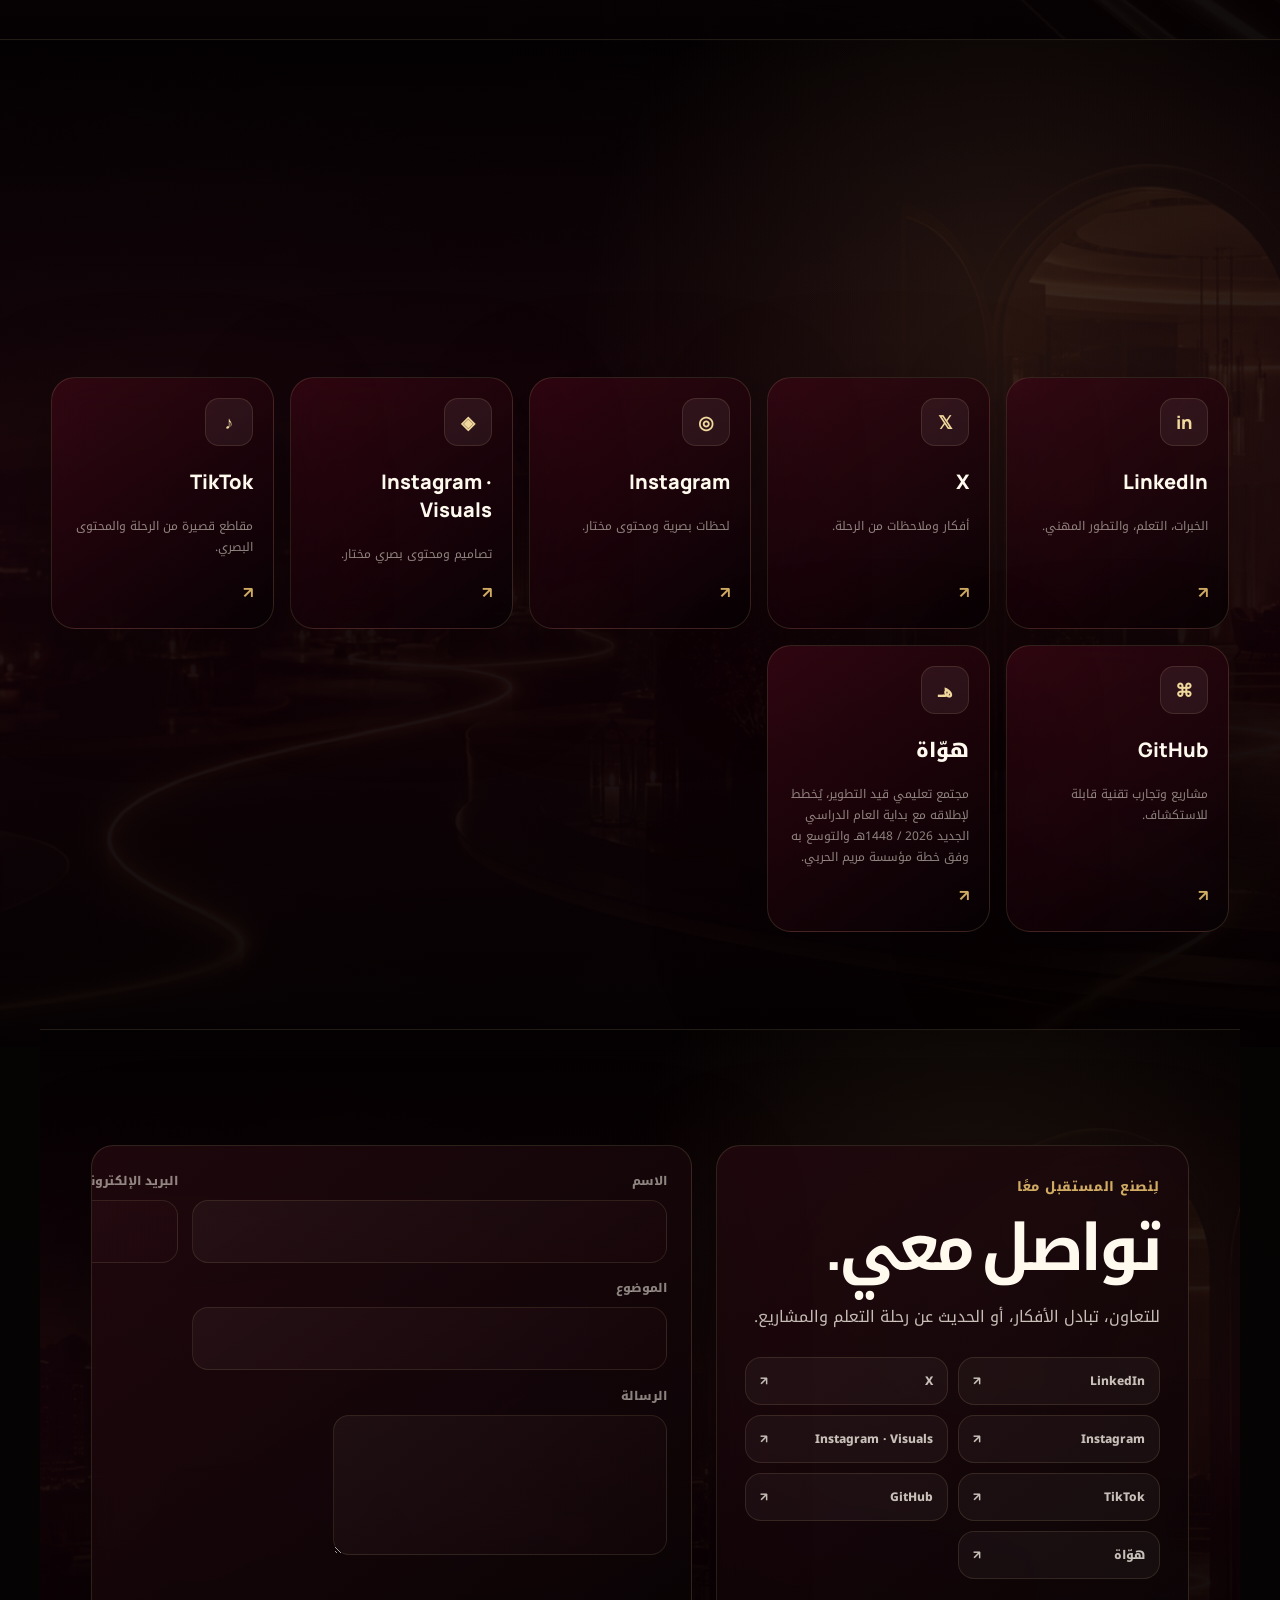
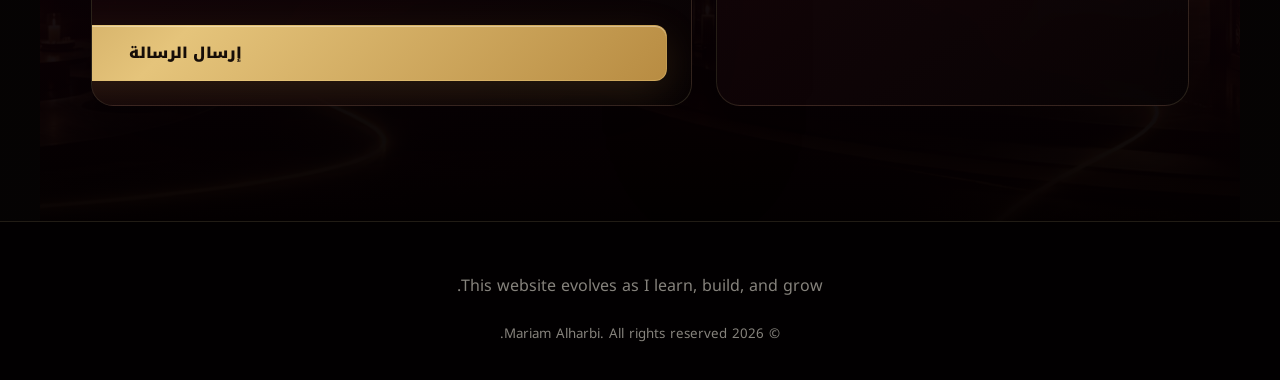
==== commit ee83dbbc: "Polish founder website experience" ====
--- a/index.html
+++ b/index.html
@@ -10,7 +10,7 @@
   <link rel="preconnect" href="https://fonts.googleapis.com">
   <link rel="preconnect" href="https://fonts.gstatic.com" crossorigin>
   <link href="https://fonts.googleapis.com/css2?family=DM+Sans:wght@400;500;600;700;800&family=Manrope:wght@500;600;700;800&family=Noto+Kufi+Arabic:wght@400;500;600;700;800&display=swap" rel="stylesheet">
-  <link rel="stylesheet" href="css/styles.css?v=20260618-design-atlas">
+  <link rel="stylesheet" href="css/styles.css?v=20260620-founder-polish">
 </head>
 <body>
   <a class="skip" href="#main" data-i18n="skip">تجاوز إلى المحتوى</a>
--- a/css/styles.css
+++ b/css/styles.css
@@ -2293,3 +2293,50 @@
     min-height:340px;
   }
 }
+
+
+/* V5 production polish: premium founder ecosystem */
+:root{
+  --velvet:#2a0710;
+  --velvet-2:#4a0d1b;
+  --ink:#050303;
+  --panel-deep:rgba(10,4,5,.88);
+  --panel-velvet:rgba(34,9,14,.82);
+  --gold-soft:#f2d991;
+}
+html{scroll-padding-top:92px;overflow-x:hidden}
+body{overflow-x:hidden;background:
+  radial-gradient(circle at 18% 5%,rgba(94,20,36,.28),transparent 34%),
+  radial-gradient(circle at 82% 12%,rgba(201,165,92,.12),transparent 32%),
+  linear-gradient(180deg,#050303 0%,#100407 38%,#050303 100%)}
+body::before{background:
+  linear-gradient(90deg,rgba(240,215,154,.035) 1px,transparent 1px),
+  linear-gradient(180deg,rgba(240,215,154,.025) 1px,transparent 1px);background-size:84px 84px;content:"";inset:0;opacity:.18;pointer-events:none;position:fixed;z-index:0}
+.nav{height:78px;background:linear-gradient(180deg,rgba(5,3,3,.94),rgba(5,3,3,.76));border-bottom:1px solid rgba(240,215,154,.13);box-shadow:0 16px 70px rgba(0,0,0,.42);padding-inline:clamp(18px,4vw,64px)}
+.brand{letter-spacing:-.03em}.nav-links{gap:clamp(14px,2vw,28px)}.nav-links a{color:rgba(255,249,238,.72);font-size:12px;letter-spacing:.01em}.nav-links a:hover{color:var(--gold-soft)}
+.lang-switch{background:rgba(255,249,238,.035);border-color:rgba(240,215,154,.24);box-shadow:inset 0 0 18px rgba(240,215,154,.04)}
+.section{padding:clamp(72px,8vw,118px) clamp(18px,4vw,64px);position:relative}.section+.section{margin-top:-18px}
+.journey-video-layer::after{background:linear-gradient(180deg,rgba(5,3,3,.12),rgba(5,3,3,.78) 70%,rgba(5,3,3,.96));content:"";inset:0;position:absolute}
+.hero{min-height:min(940px,100svh);padding-inline:clamp(18px,4vw,64px)}
+.hero::after{background:linear-gradient(90deg,rgba(5,3,3,.55),transparent 42%,rgba(5,3,3,.64));content:"";inset:0;pointer-events:none;position:absolute;z-index:0}
+.hero-content{background:linear-gradient(145deg,rgba(23,8,10,.46),rgba(6,3,4,.34));border:1px solid rgba(240,215,154,.13);border-radius:34px;box-shadow:0 36px 140px rgba(0,0,0,.34),inset 0 1px 0 rgba(255,255,255,.05);max-width:620px;padding:clamp(24px,3vw,38px);backdrop-filter:blur(10px)}
+.hero h1{letter-spacing:-.055em;text-shadow:0 18px 70px rgba(0,0,0,.6)}.hero-belief{color:rgba(255,249,238,.86);font-size:clamp(14px,1.2vw,17px);line-height:2}.hero-actions{gap:14px}.btn,.voice-strip,.living-button{transition:transform .28s ease,box-shadow .28s ease,border-color .28s ease,background .28s ease}.btn:hover,.voice-strip:hover,.living-button:hover{transform:translateY(-3px);box-shadow:0 18px 55px rgba(201,165,92,.18)}
+.voice-strip{background:linear-gradient(135deg,rgba(255,249,238,.05),rgba(100,30,44,.22));border-color:rgba(240,215,154,.2)}
+.scroll-cue{color:rgba(255,249,238,.48)}
+.venture-intro,.vision-intro{align-items:end;background:linear-gradient(135deg,rgba(38,9,15,.72),rgba(8,4,5,.68));border:1px solid rgba(240,215,154,.12);border-radius:32px;box-shadow:0 26px 90px rgba(0,0,0,.28);display:grid;gap:24px;grid-template-columns:minmax(0,1fr) minmax(260px,.78fr);margin:0 auto 30px;max-width:1220px;padding:clamp(22px,3vw,34px)}
+.venture-intro h2,.vision-intro h2,.section-head h2{letter-spacing:-.055em;line-height:1.05}.venture-intro>p,.vision-intro>p,.section-head p{color:rgba(255,249,238,.66);font-size:13px;line-height:2;margin:0}.venture-stages{margin-bottom:28px}.venture-stages span{background:rgba(255,249,238,.035);border:1px solid rgba(240,215,154,.13);border-radius:18px;padding:12px 14px}.venture-stages span.active{background:linear-gradient(135deg,rgba(201,165,92,.2),rgba(74,13,27,.28));border-color:rgba(240,215,154,.34)}
+.venture-grid{gap:20px}.venture-card{border-radius:30px;min-height:330px;padding:24px}.venture-feature{grid-column:span 6}.venture-card:nth-child(2),.venture-card:nth-child(3){grid-column:span 3}.venture-card:nth-child(4),.venture-card:nth-child(5){grid-column:span 6}.venture-symbol{background:radial-gradient(circle at 35% 25%,rgba(240,215,154,.25),transparent 55%),linear-gradient(145deg,rgba(255,249,238,.06),rgba(255,249,238,.015));border:1px solid rgba(240,215,154,.18);box-shadow:inset 0 1px 0 rgba(255,255,255,.06),0 22px 70px rgba(0,0,0,.22)}
+.story-shell,.learning-system-shell,.monthly-system,.learning-system-close,.stats-strip,.learning-preview-card,.design-preview,.living-journey,.vision-system article,.vision-core,.companion-teaser,.ecosystem-card,.contact-copy,.contact-form{border-color:rgba(240,215,154,.14)!important;box-shadow:0 34px 110px rgba(0,0,0,.34)!important}
+.story-shell,.learning-system-shell,.learning-preview-card,.design-preview,.living-journey,.contact-copy,.contact-form{background:linear-gradient(145deg,rgba(35,9,15,.82),rgba(7,3,4,.88))!important}.story-path article,.pillar-card,.month-card,.lead-card,.exp-card{background:linear-gradient(145deg,rgba(255,249,238,.045),rgba(255,249,238,.015));border-color:rgba(240,215,154,.12)}
+.dashboard{padding-top:clamp(78px,8vw,110px)}.dashboard .dash-grid{display:grid;grid-template-columns:minmax(0,1.15fr) minmax(320px,.85fr);gap:24px;max-width:1200px}.experience-panel{grid-column:1}.leadership-panel{grid-column:2}.ai-panel-card{grid-column:1/-1;max-width:1200px;width:100%}.dash-panel{border-radius:32px;padding:clamp(20px,2.4vw,30px)}.panel-title{margin-bottom:22px}.panel-title h2{letter-spacing:-.04em}.timeline{gap:18px}.exp-card{align-items:flex-start;border-radius:24px;padding:20px}.company-mark{flex:0 0 auto;box-shadow:0 18px 50px rgba(0,0,0,.28)}.impact-list{color:rgba(255,249,238,.66)}.experience-influence{background:rgba(240,215,154,.06);border-inline-start:2px solid rgba(240,215,154,.38);border-radius:12px;padding:12px 14px}
+.leadership-list{display:grid;gap:16px}.lead-card{border-radius:24px;min-height:170px;padding:22px}.basmah-mark,.line-icon{background:linear-gradient(135deg,rgba(240,215,154,.16),rgba(100,30,44,.18));border:1px solid rgba(240,215,154,.18);border-radius:18px}
+.ai-panel-card{background:radial-gradient(circle at 18% 10%,rgba(201,165,92,.14),transparent 36%),linear-gradient(145deg,rgba(30,8,14,.86),rgba(5,3,4,.92))!important;border-radius:36px}.ai-panel-card .ai-host{border-radius:30px;overflow:hidden}.ai-panel-card .chip-list{gap:10px}.ai-panel-card .question{background:rgba(255,249,238,.045);border-color:rgba(240,215,154,.16)}.ai-response,.ai-form input{background:rgba(4,3,4,.44);border-color:rgba(240,215,154,.12)}
+.stats-strip{background:linear-gradient(90deg,rgba(30,8,13,.78),rgba(8,4,5,.86));border-radius:28px;margin-top:30px;max-width:1200px}.stats-strip strong{color:var(--gold-soft)}
+.design-preview{min-height:500px;overflow:hidden}.design-explorer{border-radius:30px}.ipad-frame{box-shadow:0 34px 120px rgba(0,0,0,.4),0 0 0 1px rgba(240,215,154,.16)}.field-card{backdrop-filter:blur(8px)}.archive-insight{background:rgba(5,3,4,.68);border-color:rgba(240,215,154,.2);box-shadow:0 22px 70px rgba(0,0,0,.25)}
+.living-journey{grid-template-columns:.72fr 1.28fr}.living-orbit{filter:drop-shadow(0 0 42px rgba(201,165,92,.12))}.memory-path article{background:rgba(255,249,238,.035);border:1px solid rgba(240,215,154,.12);border-radius:20px;padding:16px}.vision-system{gap:18px}.companion-teaser{background:linear-gradient(135deg,rgba(100,30,44,.22),rgba(255,249,238,.035));border:1px solid rgba(240,215,154,.14);border-radius:28px;margin:30px auto 0;max-width:940px;padding:20px}
+.ecosystem-grid{gap:16px}.ecosystem-card{border-radius:24px;min-height:190px}.contact{display:grid;grid-template-columns:minmax(300px,.88fr) minmax(420px,1.12fr);gap:24px;max-width:1200px;margin:auto}.contact-copy,.contact-form{margin:0}.contact-socials{display:grid;grid-template-columns:repeat(2,minmax(0,1fr));gap:10px}.contact-socials a{background:rgba(255,249,238,.04);border-color:rgba(240,215,154,.12);border-radius:16px;padding:12px 14px}
+.side-nav{opacity:.42;transform:translateY(-50%) scale(.92);transform-origin:left center}.side-nav:hover{opacity:.9}.side-nav a{height:32px;width:32px}.side-nav svg{height:15px;width:15px}.scroll-mariam{opacity:.16;filter:saturate(.8)}
+@media(max-width:1100px){.venture-card,.venture-feature,.venture-card:nth-child(2),.venture-card:nth-child(3),.venture-card:nth-child(4),.venture-card:nth-child(5){grid-column:span 6}.dashboard .dash-grid{grid-template-columns:1fr}.experience-panel,.leadership-panel,.ai-panel-card{grid-column:1}.contact{grid-template-columns:1fr}}
+@media(max-width:900px){.nav{height:auto;min-height:70px}.hero{min-height:820px}.hero-content{max-width:100%;justify-self:center}.venture-intro,.vision-intro{grid-template-columns:1fr}.ai-panel-card{grid-template-columns:1fr!important}.ai-panel-card .ai-host,.ai-panel-card .ai-card-head,.ai-panel-card>p,.ai-panel-card .chip-list,.ai-panel-card .ai-response,.ai-panel-card .ai-typing,.ai-panel-card .voice-transcript,.ai-panel-card .ai-form,.ai-panel-card .ai-voice-tools,.ai-panel-card .ai-evolving-note{grid-column:1!important;grid-row:auto!important}.living-journey{grid-template-columns:1fr}.memory-path{grid-template-columns:1fr 1fr}.contact-socials{grid-template-columns:1fr 1fr}}
+@media(max-width:720px){.section{padding:64px 14px}.hero{min-height:760px;padding-top:96px}.hero-content{border-radius:26px;padding:20px}.hero-actions{grid-template-columns:1fr}.venture-grid{grid-template-columns:1fr}.venture-card,.venture-feature,.venture-card:nth-child(n){grid-column:auto}.venture-stages{grid-template-columns:repeat(2,1fr)}.exp-card{display:grid;grid-template-columns:1fr}.company-mark{height:82px;width:82px}.memory-path,.contact-socials{grid-template-columns:1fr}.stats-strip{grid-template-columns:1fr 1fr}.design-preview{min-height:0;padding:20px}.side-nav{display:none!important}}
+@media(max-width:460px){.hero h1{font-size:clamp(42px,13vw,58px)}.venture-intro h2,.section-head h2,.vision-intro h2{font-size:clamp(34px,11vw,48px)}.stats-strip{grid-template-columns:1fr}.ai-panel-card .ai-host{min-height:240px}.contact-form{grid-template-columns:1fr}.contact-form .full{grid-column:auto}.language-mini-grid{grid-template-columns:1fr}}
